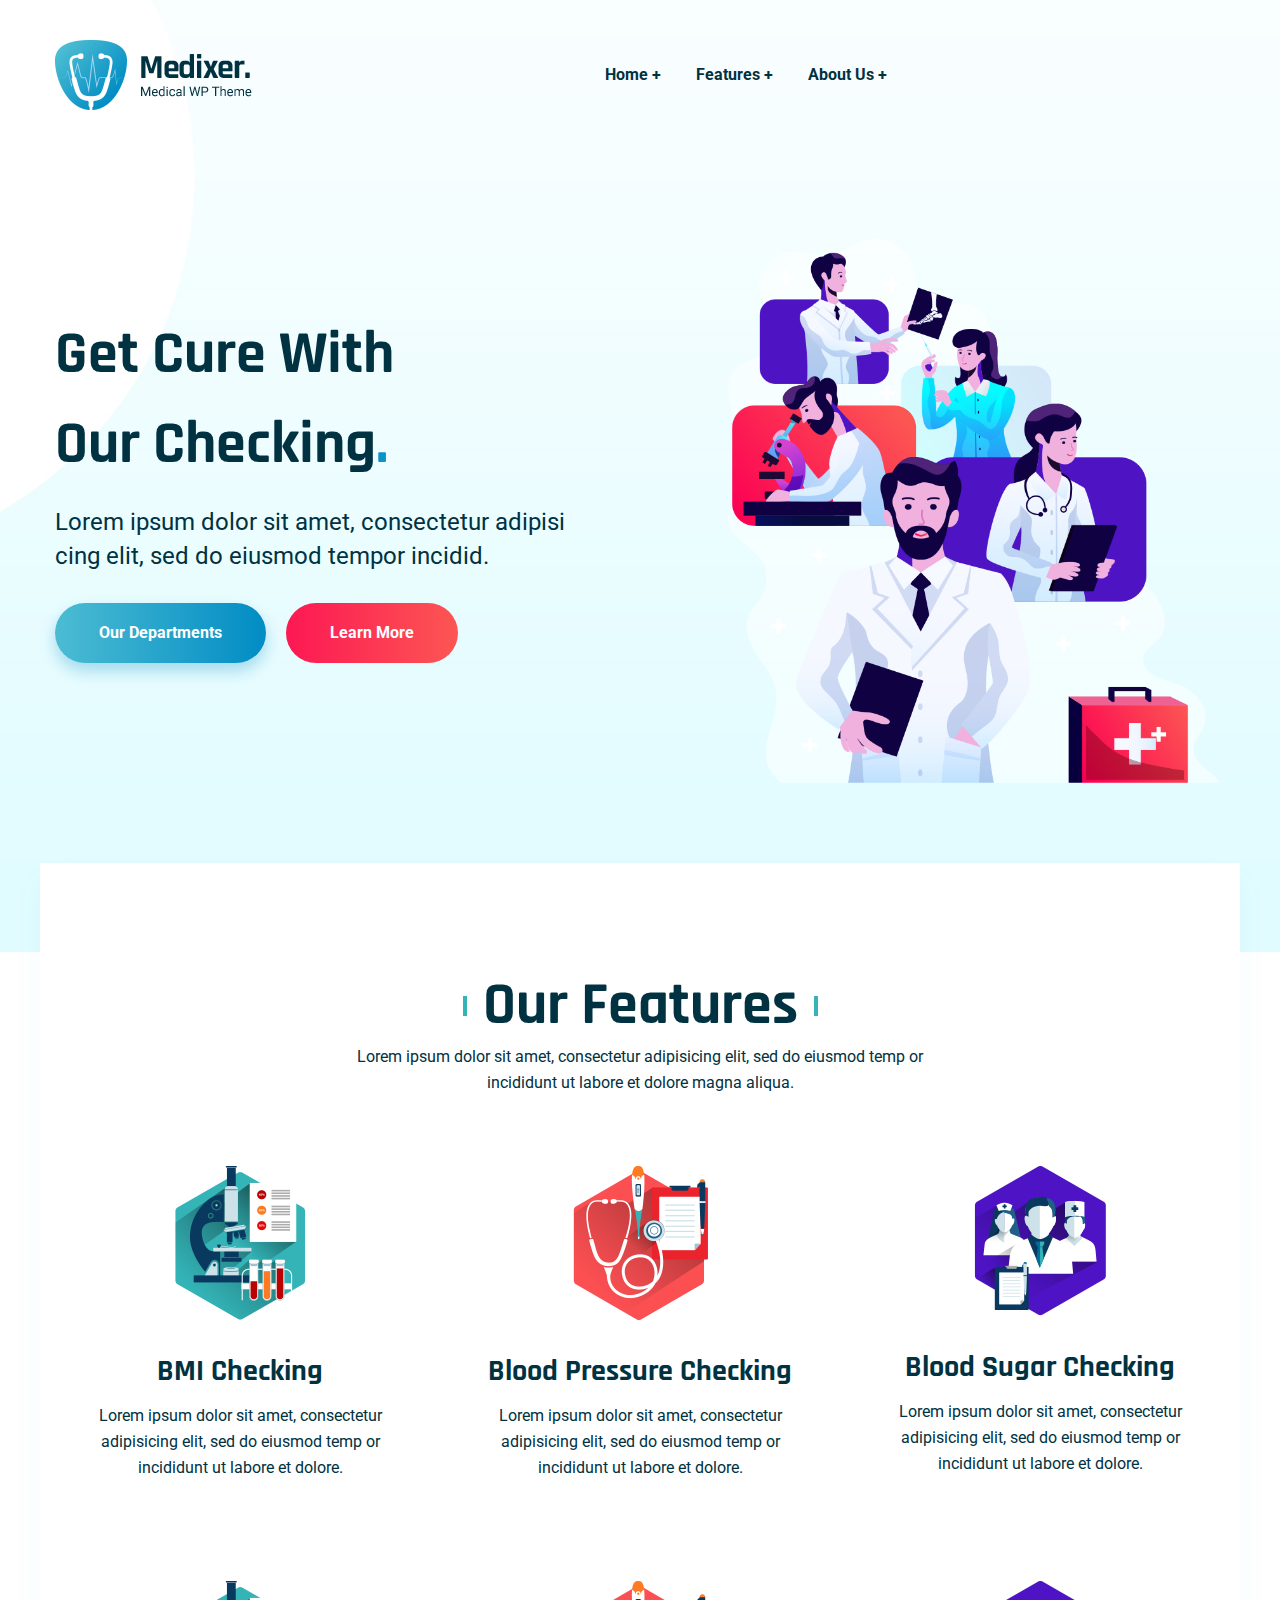
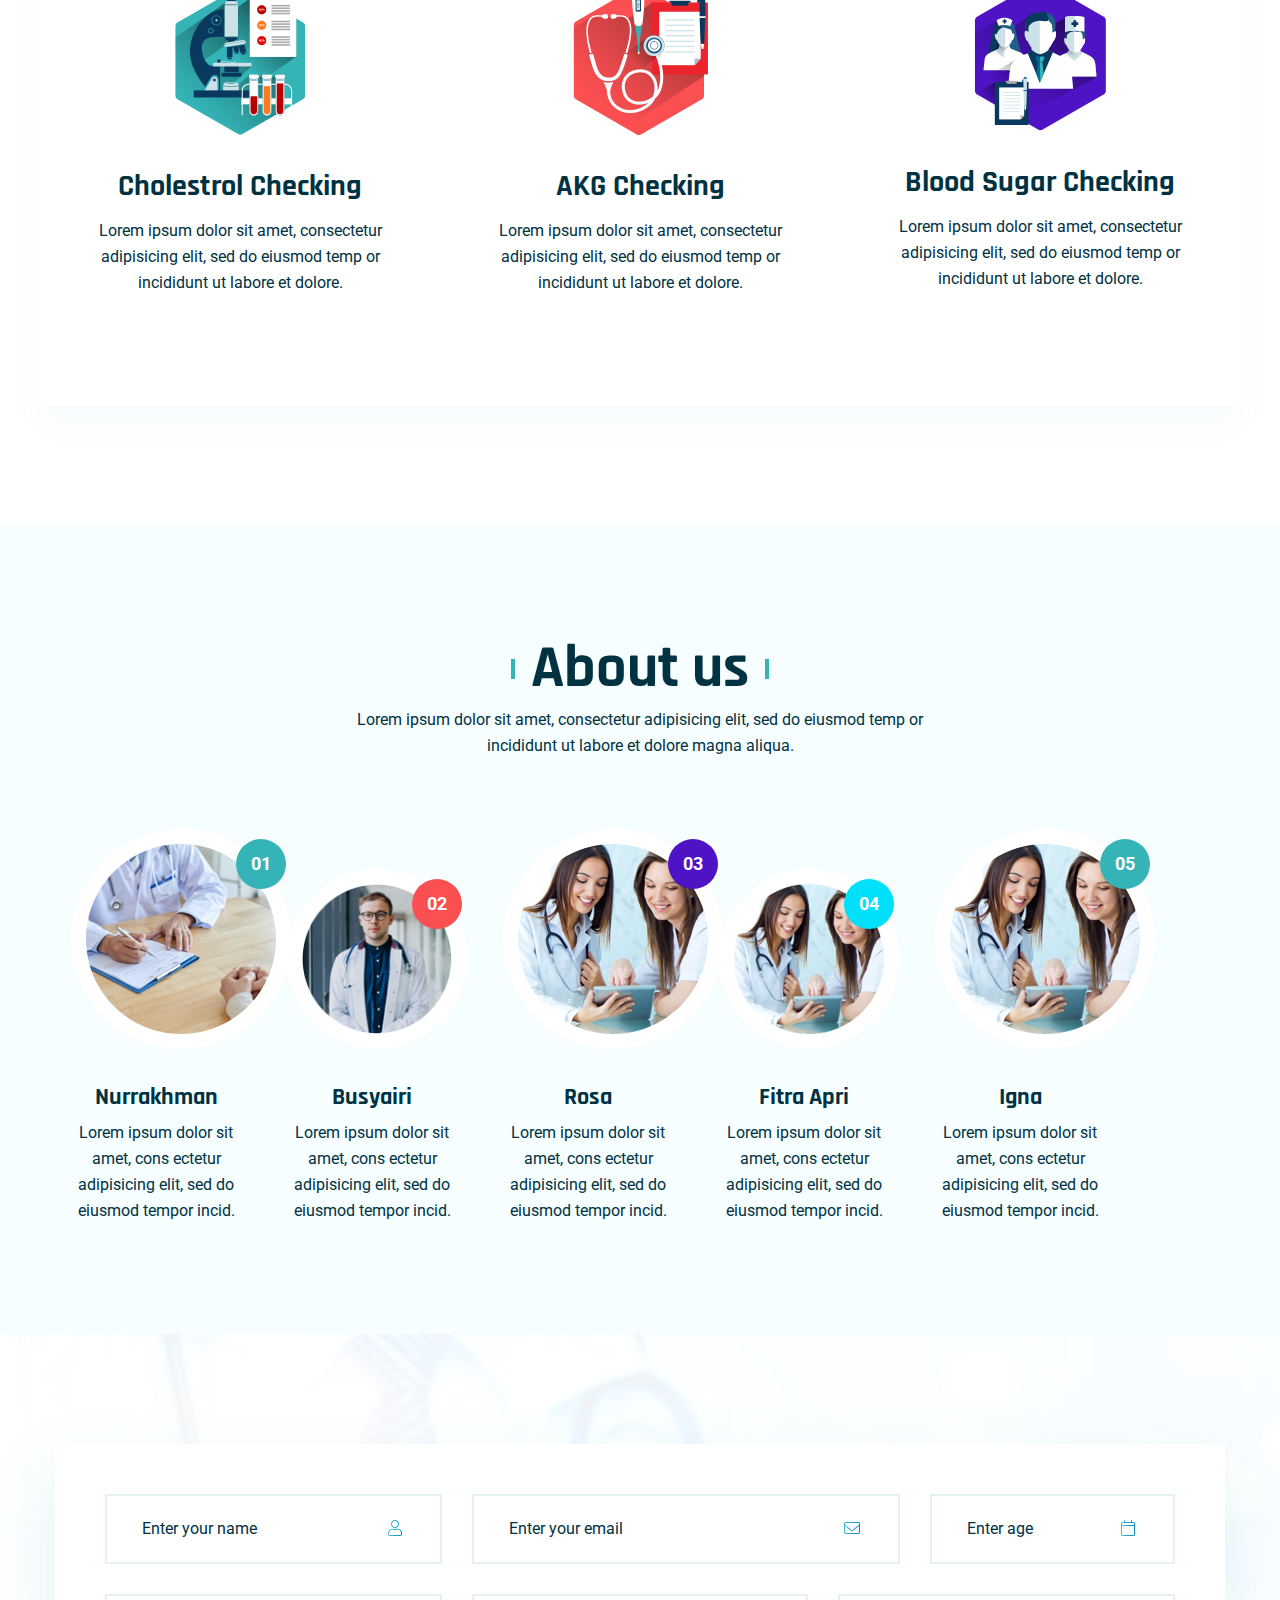
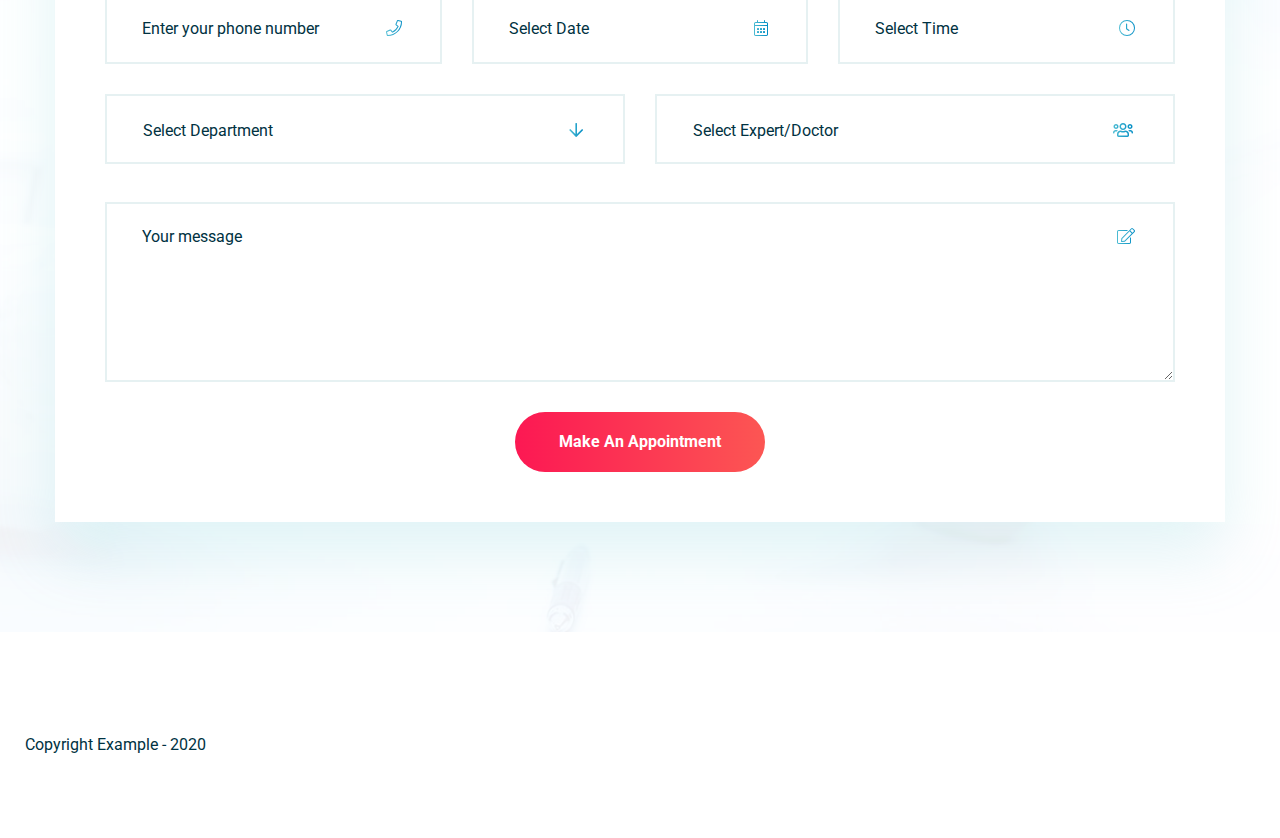
==== template/index.html @ b13c08ea "first commit frontend" ====
<!doctype html>
<html class="no-js" lang="zxx">

<head>
    <!--========= Required meta tags =========-->
    <meta charset="utf-8">
    <meta http-equiv="x-ua-compatible" content="ie=edge">
    <meta name="description" content="">
    <meta name="viewport" content="width=device-width, initial-scale=1, shrink-to-fit=no">

    <!--====== Title ======-->
    <title>CHECK YOURSELF</title>

    <!--====== Favicon ======-->
    <link rel="shortcut icon" href="assets/images/logo/favicon.png" type="images/x-icon" />

    <!--====== CSS Here ======-->
    <link rel="stylesheet" href="assets/css/bootstrap.min.css">
    <link rel="stylesheet" href="assets/css/animate.min.css">
    <link rel="stylesheet" href="assets/css/font-awesome.min.css">
    <link rel="stylesheet" href="assets/css/lightcase.css">
    <link rel="stylesheet" href="assets/css/meanmenu.css">
    <link rel="stylesheet" href="assets/css/nice-select.css">
    <link rel="stylesheet" href="assets/css/owl.carousel.min.css">
    <link rel="stylesheet" href="assets/css/datepicker.min.css">
    <link rel="stylesheet" href="assets/css/jquery-ui.min.css">
    <link rel="stylesheet" href="assets/css/default.css">
    <link rel="stylesheet" href="assets/css/style.css">
    <link rel="stylesheet" href="assets/css/responsive.css">

</head>

<body>

    <!-- preloader  -->
    <div id="preloader">
        <div id="ctn-preloader" class="ctn-preloader">
            <div class="animation-preloader">
                <div class="spinner"></div>
                <div class="txt-loading">
                    <span data-text-preloader="C" class="letters-loading">
                        C
                    </span>
                    <span data-text-preloader="H" class="letters-loading">
                        H
                    </span>
                    <span data-text-preloader="E" class="letters-loading">
                        E
                    </span>
                    <span data-text-preloader="C" class="letters-loading">
                        C
                    </span>
                    <span data-text-preloader="K" class="letters-loading">
                        K
                    </span>
                    <span data-text-preloader="Y" class="letters-loading">
                        Y
                    </span>
                    <span data-text-preloader="O" class="letters-loading">
                        O
                    </span>
                    <span data-text-preloader="U" class="letters-loading">
                        U
                    </span>
                    <span data-text-preloader="R" class="letters-loading">
                        R
                    </span>
                    <span data-text-preloader="S" class="letters-loading">
                        S
                    </span>
                    <span data-text-preloader="E" class="letters-loading">
                        E
                    </span>
                    <span data-text-preloader="L" class="letters-loading">
                        L
                    </span>
                    <span data-text-preloader="F" class="letters-loading">
                        F
                    </span>
                </div>
            </div>
            <div class="loader">
                <div class="row">
                    <div class="col-3 loader-section section-left">
                        <div class="bg"></div>
                    </div>
                    <div class="col-3 loader-section section-left">
                        <div class="bg"></div>
                    </div>
                    <div class="col-3 loader-section section-right">
                        <div class="bg"></div>
                    </div>
                    <div class="col-3 loader-section section-right">
                        <div class="bg"></div>
                    </div>
                </div>
            </div>
        </div>
    </div>
    <!-- preloader end -->

    <!-- header start -->
    <header id="sticky-header" class="site-header">
        <div class="container custom-header">
            <div class="row align-items-center">
                <div class="col-xl-3 col-lg-3">
                    <a href="index.html" class="site-logo">
                        <img src="assets/images/logo/logo.png" alt="">
                    </a>
                    <div class="mobile-menu"></div>
                </div>
                <div class="col-xl-6 col-lg-9 my-auto">
                    <div class="mainmenu">
                        <nav id="mobile-menu">
                            <ul style="margin-left: 250px">
                                <li><a href="#0">Home +</a>
                                </li>
                                <li><a href="#">Features +</a>
                                    <ul class="sub-menu">
                                        <li><a href="#">Check Your BMI</a></li>
                                        <li><a href="#">Check Your Blood Pressure</a></li>
                                        <li><a href="#">Check Your Blood Sugar</a></li>
                                        <li><a href="#">Check Your Cholestrol</a></li>
                                        <li><a href="#">Check Your AKG</a></li>
                                    </ul>
                                </li>
                                <li><a href="#">About Us +</a>
                                </li>
                            </ul>
                        </nav>
                    </div>
                </div>
            </div>
        </div>
    </header>
    <!-- header end -->

    <!-- Hero area start -->
    <section class="hero-area bg_img" data-background="assets/images/banner/01.jpg">
        <div class="container">
            <div class="row">
                <div class="col-lg-6">
                    <div class="hero-content">
                        <h1 class="title">Get Cure With <br>
                            Our Checking<span>.</span>
                        </h1>
                        <p>Lorem ipsum dolor sit amet, consectetur adipisi <br>
                            cing elit, sed do eiusmod tempor incidid.</p>
                        <div class="hero-buttons">
                            <a href="#" class="site-btn">Our Departments</a>
                            <a href="#" class="site-btn red">Learn More</a>
                        </div>
                    </div>
                </div>
            </div>
        </div>
        <div class="hero-ilustration-shape">
            <img src="assets/images/ilustration/ilustration-1.png" alt="">
        </div>
    </section>
    <!-- Hero area end -->

    <!-- feature area start -->
    <section class="feature-area pb-120">
        <div class="container feature-container">
            <div class="row justify-content-center">
                <div class="col-lg-6 col-md-8 col-sm-10 text-center">
                    <div class="section-heading mb-70">
                        <h2 class="section-title shape">Our Features</h2>
                        <p>Lorem ipsum dolor sit amet, consectetur adipisicing elit, sed do eiusmod temp
                            or incididunt ut labore et dolore magna aliqua.</p>
                    </div>
                </div>
            </div>
            <div class="row justify-content-center mt-none-50">
                <div class="col-xl-4 col-lg-6 col-md-6 col-sm-8 mt-50 text-center">
                    <div class="single-feature-box">
                        <div class="icon">
                            <img src="assets/images/icons/feature-icon-01.png" alt="">
                        </div>
                        <div class="content">
                            <h3 class="title">BMI Checking</h3>
                            <p>Lorem ipsum dolor sit amet, consectetur adipisicing elit, sed do eiusmod temp
                                or incididunt ut labore et dolore.</p>
                        </div>
                    </div>
                </div>
                <div class="col-xl-4 col-lg-6 col-md-6 col-sm-8 mt-50 text-center">
                    <div class="single-feature-box">
                        <div class="icon">
                            <img src="assets/images/icons/feature-icon-02.png" alt="">
                        </div>
                        <div class="content">
                            <h3 class="title">Blood Pressure Checking</h3>
                            <p>Lorem ipsum dolor sit amet, consectetur adipisicing elit, sed do eiusmod temp
                                or incididunt ut labore et dolore.</p>
                        </div>
                    </div>
                </div>
                <div class="col-xl-4 col-lg-6 col-md-6 col-sm-8 mt-50 text-center">
                    <div class="single-feature-box">
                        <div class="icon">
                            <img src="assets/images/icons/feature-icon-03.png" alt="">
                        </div>
                        <div class="content">
                            <h3 class="title">Blood Sugar Checking</h3>
                            <p>Lorem ipsum dolor sit amet, consectetur adipisicing elit, sed do eiusmod temp
                                or incididunt ut labore et dolore.</p>
                        </div>
                    </div>
                </div>
            </div>
            <div class="row justify-content-center mt-50">
                <div class="col-xl-4 col-lg-6 col-md-6 col-sm-8 mt-50 text-center">
                    <div class="single-feature-box">
                        <div class="icon">
                            <img src="assets/images/icons/feature-icon-01.png" alt="">
                        </div>
                        <div class="content">
                            <h3 class="title">Cholestrol Checking</h3>
                            <p>Lorem ipsum dolor sit amet, consectetur adipisicing elit, sed do eiusmod temp
                                or incididunt ut labore et dolore.</p>
                        </div>
                    </div>
                </div>
                <div class="col-xl-4 col-lg-6 col-md-6 col-sm-8 mt-50 text-center">
                    <div class="single-feature-box">
                        <div class="icon">
                            <img src="assets/images/icons/feature-icon-02.png" alt="">
                        </div>
                        <div class="content">
                            <h3 class="title">AKG Checking</h3>
                            <p>Lorem ipsum dolor sit amet, consectetur adipisicing elit, sed do eiusmod temp
                                or incididunt ut labore et dolore.</p>
                        </div>
                    </div>
                </div>
                <div class="col-xl-4 col-lg-6 col-md-6 col-sm-8 mt-50 text-center">
                    <div class="single-feature-box">
                        <div class="icon">
                            <img src="assets/images/icons/feature-icon-03.png" alt="">
                        </div>
                        <div class="content">
                            <h3 class="title">Blood Sugar Checking</h3>
                            <p>Lorem ipsum dolor sit amet, consectetur adipisicing elit, sed do eiusmod temp
                                or incididunt ut labore et dolore.</p>
                        </div>
                    </div>
                </div>
            </div>
        </div>
    </section>
    <!-- feature area end -->

    <!-- about area start -->
    <section class="department-area bg-2 pt-110 pb-110">
        <div class="container">
            <div class="row justify-content-center">
                <div class="col-lg-6 col-md-8 text-center">
                    <div class="section-heading mb-70">
                        <h2 class="section-title shape">About us</h2>
                        <p>Lorem ipsum dolor sit amet, consectetur adipisicing elit, sed do eiusmod temp
                            or incididunt ut labore et dolore magna aliqua.</p>
                    </div>
                </div>
            </div>
            <div class="row mt-none-50">
                <div class="col-xl-2 col-lg-6 col-md-6 ml-3 mt-50 text-center">
                    <div class="single-department">
                        <div class="thumb">
                            <img src="assets/images/team/department-01.png" alt="">
                            <span class="count bg-1">01</span>
                        </div>
                        <div class="content">
                            <h4 class="title">Nurrakhman</h4>
                            <p>Lorem ipsum dolor sit amet, cons ectetur adipisicing elit, sed do eiusmod tempor incid.
                            </p>
                        </div>
                    </div>
                </div>
                <div class="col-xl-2 col-lg-4 col-md-4 ml-3 mt-50 text-center">
                    <div class="single-department small-box">
                        <div class="thumb">
                            <img src="assets/images/team/department-02.png" alt="">
                            <span class="count bg-2">02</span>
                        </div>
                        <div class="content">
                            <h4 class="title">Busyairi</h4>
                            <p>Lorem ipsum dolor sit amet, cons ectetur adipisicing elit, sed do eiusmod tempor incid.
                            </p>
                        </div>
                    </div>
                </div>
                <div class="col-xl-2 col-lg-4 col-md-4 ml-3 mt-50 text-center">
                    <div class="single-department">
                        <div class="thumb">
                            <img src="assets/images/team/department-03.png" alt="">
                            <span class="count bg-3">03</span>
                        </div>
                        <div class="content">
                            <h4 class="title">Rosa</h4>
                            <p>Lorem ipsum dolor sit amet, cons ectetur adipisicing elit, sed do eiusmod tempor incid.
                            </p>
                        </div>
                    </div>
                </div>
                <div class="col-xl-2 col-lg-4 col-md-4 ml-3 mt-50 text-center">
                    <div class="single-department small-box">
                        <div class="thumb">
                            <img src="assets/images/team/department-04.png" alt="">
                            <span class="count bg-4">04</span>
                        </div>
                        <div class="content">
                            <h4 class="title">Fitra Apri</h4>
                            <p>Lorem ipsum dolor sit amet, cons ectetur adipisicing elit, sed do eiusmod tempor incid.
                            </p>
                        </div>
                    </div>
                </div>
                <div class="col-xl-2 col-lg-4 col-md-4 ml-3 mt-50 text-center">
                    <div class="single-department">
                        <div class="thumb">
                            <img src="assets/images/team/department-03.png" alt="">
                            <span class="count bg-5">05</span>
                        </div>
                        <div class="content">
                            <h4 class="title">Igna</h4>
                            <p>Lorem ipsum dolor sit amet, cons ectetur adipisicing elit, sed do eiusmod tempor incid.
                            </p>
                        </div>
                    </div>
                </div>
            </div>
        </div>
    </section>
    <!-- about area end -->

    <!-- contact area start -->
    <div class="contact-area pt-110 pb-110 bg_img" data-overlay="94"
        data-background="assets/images/bg/contact-bg-1.jpg">
        <div class="container">
            <div class="row">
                <div class="col-lg-12">
                    <div class="row">
                        <div class="col-lg-12">
                            <div class="tab-content" id="myTabContent">
                                <div class="tab-pane fade active show" id="appointment" role="tabpanel"
                                    aria-labelledby="appointment-tab">
                                    <div class="contact-form">
                                        <form action="https://themepure.net/template/medixer-prv/medixer/index.html">
                                            <div class="row">
                                                <div class="col-lg-4">
                                                    <div class="form-group">
                                                        <input type="text" placeholder="Enter your name">
                                                        <span class="icon"><i class="fal fa-user"></i></span>
                                                    </div>
                                                </div>
                                                <div class="col-lg-5">
                                                    <div class="form-group">
                                                        <input type="text" placeholder="Enter your email">
                                                        <span class="icon"><i class="fal fa-envelope"></i></span>
                                                    </div>
                                                </div>
                                                <div class="col-lg-3">
                                                    <div class="form-group">
                                                        <input type="text" placeholder="Enter age">
                                                        <span class="icon"><i class="fal fa-calendar"></i></span>
                                                    </div>
                                                </div>
                                            </div>
                                            <div class="row">
                                                <div class="col-lg-4">
                                                    <div class="form-group">
                                                        <input type="tel" placeholder="Enter your phone number">
                                                        <span class="icon"><i class="fal fa-phone"></i></span>
                                                    </div>
                                                </div>
                                                <div class="col-lg-4">
                                                    <div class="form-group">
                                                        <input type='text' class='has-icon datepicker-here'
                                                            data-language='en' placeholder="Select Date">
                                                        <span class="icon"><i class="fal fa-calendar-alt"></i></span>
                                                    </div>
                                                </div>
                                                <div class="col-lg-4">
                                                    <div class="form-group">
                                                        <input type="text" placeholder="Select Time">
                                                        <span class="icon"><i class="fal fa-clock"></i></span>
                                                    </div>
                                                </div>
                                            </div>
                                            <div class="row">
                                                <div class="col-lg-6">
                                                    <div class="form-group">
                                                        <select name="subject">
                                                            <option data-display="Select Department">Select Department
                                                            </option>
                                                            <option value="1">Body Sergery</option>
                                                            <option value="2">Major Operation</option>
                                                            <option value="3">Child Care</option>
                                                        </select>
                                                    </div>
                                                </div>
                                                <div class="col-lg-6">
                                                    <div class="form-group dr">
                                                        <select name="subject">
                                                            <option data-display="Select Expert/Doctor">Select
                                                                Expert/Doctor</option>
                                                            <option value="1">Dr. Dambul Ph</option>
                                                            <option value="2">Dr. Rosalina Will</option>
                                                            <option value="3">Dr. Jemilin D. William</option>
                                                        </select>
                                                    </div>
                                                </div>
                                            </div>
                                            <div class="row">
                                                <div class="col-lg-12">
                                                    <div class="form-group">
                                                        <textarea placeholder="Your message"></textarea>
                                                        <span class="icon"><i class="fal fa-edit"></i></span>
                                                    </div>
                                                </div>
                                            </div>
                                            <div class="row justify-content-center">
                                                <div class="col-lg-4 text-center">
                                                    <a href="contact.html" class="site-btn red">Make An Appointment</a>
                                                </div>
                                            </div>
                                        </form>
                                    </div>
                                </div>
                            </div>
                        </div>
                    </div>
                </div>
            </div>
        </div>
    </div>
    <!-- contact area end -->

    <!-- footer start -->
    <footer class="site-footer pt-100 pb-80">
        <div class="container">
            <div class="row">
                    <div class="row">
                        <p class="center">Copyright 
                            <a href="https://themepure.net/cdn-cgi/l/email-protection"></a>
                            <span>Example</span> - 2020
                        </p>
                    </div>
            </div>
        </div>
    </footer>
    <!-- footer end -->

    <!--========= JS Here =========-->
    <script data-cfasync="false" src="../../../cdn-cgi/scripts/5c5dd728/cloudflare-static/email-decode.min.js"></script>
    <script src="assets/js/jquery-2.2.4.min.js"></script>
    <script src="assets/js/bootstrap.min.js"></script>
    <script src="assets/js/counterup.min.js"></script>
    <script src="assets/js/datepicker.min.js"></script>
    <script src="assets/js/datepicker.en.js"></script>
    <script src="assets/js/jquery-ui.min.js"></script>
    <script src="assets/js/jquery.nice-select.min.js"></script>
    <script src="assets/js/lightcase.js"></script>
    <script src="assets/js/owl.carousel.min.js"></script>
    <script src="assets/js/jquery.meanmenu.min.js"></script>
    <script src="assets/js/imagesloaded.pkgd.min.js"></script>
    <script src="assets/js/isotope.pkgd.min.js"></script>
    <script src="assets/js/wow.min.js"></script>
    <script src="assets/js/waypoint.js"></script>
    <script src="assets/js/main.js"></script>
</body>


<!-- Mirrored from themepure.net/template/medixer-prv/medixer/index.html by HTTrack Website Copier/3.x [XR&CO'2014], Thu, 27 Jan 2022 06:56:45 GMT -->

</html>
---- template/assets/css/lightcase.css ----
/**
 * Lightcase - jQuery Plugin
 * The smart and flexible Lightbox Plugin.
 *
 * @author		Cornel Boppart <cornel@bopp-art.com>
 * @copyright	Author
 *
 * @version		2.5.0 (11/03/2018)
 */
/**
 * Lightcase settings
 *
 * Note: Override default settings for your project without touching this source code by simply
 * defining those variables within a SASS map called '$lightcase-custom'.
 *
 * // Example usage
 * $lightcase-custom: (
 *   'breakpoint': 768px
 * );
 */
@font-face {
  font-family: 'lightcase';
  src: url("../fonts/lightcaseeead.eot?55356177");
  src: url("../fonts/lightcaseeead.eot?55356177#iefix") format("embedded-opentype"), url("../fonts/lightcaseeead.woff?55356177") format("woff"), url("../fonts/lightcaseeead.ttf?55356177") format("truetype"), url("../fonts/lightcaseeead.svg?55356177#lightcase") format("svg");
  font-weight: normal;
  font-style: normal;
}
/* line 12, ../scss/components/fonts/_font-lightcase.scss */
[class*='lightcase-icon-']:before {
  font-family: 'lightcase', sans-serif;
  font-style: normal;
  font-weight: normal;
  speak: none;
  display: inline-block;
  text-decoration: inherit;
  width: 1em;
  text-align: center;
  /* For safety - reset parent styles, that can break glyph codes*/
  font-variant: normal;
  text-transform: none;
  /* fix buttons height, for twitter bootstrap */
  line-height: 1em;
  /* Uncomment for 3D effect */
  /* text-shadow: 1px 1px 1px rgba(127, 127, 127, 0.3); */
}

/* Codes */
/* line 35, ../scss/components/fonts/_font-lightcase.scss */
.lightcase-icon-play:before {
  content: '\e800';
}

/* line 36, ../scss/components/fonts/_font-lightcase.scss */
.lightcase-icon-pause:before {
  content: '\e801';
}

/* line 37, ../scss/components/fonts/_font-lightcase.scss */
.lightcase-icon-close:before {
  content: '\e802';
}

/* line 38, ../scss/components/fonts/_font-lightcase.scss */
.lightcase-icon-prev:before {
  content: '\e803';
}

/* line 39, ../scss/components/fonts/_font-lightcase.scss */
.lightcase-icon-next:before {
  content: '\e804';
}

/* line 40, ../scss/components/fonts/_font-lightcase.scss */
.lightcase-icon-spin:before {
  content: '\e805';
}

/**
 * Mixin providing icon defaults to be used on top of font-lightcase.
 *
 * Example usage:
 * @include icon(#e9e9e9)
 */
/**
 * Mixin providing icon defaults including a hover status to be used
 * on top of font-lightcase.
 *
 * Example usage:
 * @include icon-hover(#e9e9e9, #fff)
 */
/**
 * Provides natural content overflow behavior and scrolling support
 * even so for touch devices.
 *
 * Example usage:
 * @include overflow()
 */
/**
 * Neutralizes/resets dimensions including width, height, position as well as margins,
 * paddings and styles. Used to enforce a neutral and unstyled look and behavoir!
 *
 * Example usage:
 * @include clear(true)
 *
 * @param boolean $important
 */
@-webkit-keyframes lightcase-spin {
  0% {
    -webkit-transform: rotate(0deg);
    -moz-transform: rotate(0deg);
    -o-transform: rotate(0deg);
    transform: rotate(0deg);
  }
  100% {
    -webkit-transform: rotate(359deg);
    -moz-transform: rotate(359deg);
    -o-transform: rotate(359deg);
    transform: rotate(359deg);
  }
}
@-moz-keyframes lightcase-spin {
  0% {
    -webkit-transform: rotate(0deg);
    -moz-transform: rotate(0deg);
    -o-transform: rotate(0deg);
    transform: rotate(0deg);
  }
  100% {
    -webkit-transform: rotate(359deg);
    -moz-transform: rotate(359deg);
    -o-transform: rotate(359deg);
    transform: rotate(359deg);
  }
}
@-o-keyframes lightcase-spin {
  0% {
    -webkit-transform: rotate(0deg);
    -moz-transform: rotate(0deg);
    -o-transform: rotate(0deg);
    transform: rotate(0deg);
  }
  100% {
    -webkit-transform: rotate(359deg);
    -moz-transform: rotate(359deg);
    -o-transform: rotate(359deg);
    transform: rotate(359deg);
  }
}
@-ms-keyframes lightcase-spin {
  0% {
    -webkit-transform: rotate(0deg);
    -moz-transform: rotate(0deg);
    -o-transform: rotate(0deg);
    transform: rotate(0deg);
  }
  100% {
    -webkit-transform: rotate(359deg);
    -moz-transform: rotate(359deg);
    -o-transform: rotate(359deg);
    transform: rotate(359deg);
  }
}
@keyframes lightcase-spin {
  0% {
    -webkit-transform: rotate(0deg);
    -moz-transform: rotate(0deg);
    -o-transform: rotate(0deg);
    transform: rotate(0deg);
  }
  100% {
    -webkit-transform: rotate(359deg);
    -moz-transform: rotate(359deg);
    -o-transform: rotate(359deg);
    transform: rotate(359deg);
  }
}
/* line 1, ../scss/components/modules/_case.scss */
#lightcase-case {
  display: none;
  position: fixed;
  z-index: 2002;
  top: 50%;
  left: 50%;
  font-family: arial, sans-serif;
  font-size: 13px;
  line-height: 1.5;
  text-align: left;
  text-shadow: 0 0 10px rgba(0, 0, 0, 0.5);
}
@media screen and (max-width: 640px) {
  /* line 16, ../scss/components/modules/_case.scss */
  html[data-lc-type=inline] #lightcase-case, html[data-lc-type=ajax] #lightcase-case {
    position: fixed !important;
    top: 0 !important;
    left: 0 !important;
    right: 0 !important;
    bottom: 0 !important;
    margin: 0 !important;
    padding: 55px 0 70px 0;
    width: 100% !important;
    height: 100% !important;
    overflow: auto !important;
  }
}

@media screen and (min-width: 641px) {
  /* line 4, ../scss/components/modules/_content.scss */
  html:not([data-lc-type=error]) #lightcase-content {
    position: relative;
    z-index: 1;
    text-shadow: none;
    background-color: #fff;
    -webkit-box-shadow: 0 0 30px rgba(0, 0, 0, 0.5);
    -moz-box-shadow: 0 0 30px rgba(0, 0, 0, 0.5);
    -o-box-shadow: 0 0 30px rgba(0, 0, 0, 0.5);
    box-shadow: 0 0 30px rgba(0, 0, 0, 0.5);
    -webkit-backface-visibility: hidden;
  }
}
@media screen and (min-width: 641px) {
  /* line 23, ../scss/components/modules/_content.scss */
  html[data-lc-type=image] #lightcase-content, html[data-lc-type=video] #lightcase-content {
    background-color: #333;
  }
}
/* line 31, ../scss/components/modules/_content.scss */
html[data-lc-type=inline] #lightcase-content, html[data-lc-type=ajax] #lightcase-content, html[data-lc-type=error] #lightcase-content {
  -webkit-box-shadow: none;
  -moz-box-shadow: none;
  -o-box-shadow: none;
  box-shadow: none;
}
@media screen and (max-width: 640px) {
  /* line 31, ../scss/components/modules/_content.scss */
  html[data-lc-type=inline] #lightcase-content, html[data-lc-type=ajax] #lightcase-content, html[data-lc-type=error] #lightcase-content {
    position: relative !important;
    top: auto !important;
    left: auto !important;
    width: auto !important;
    height: auto !important;
    margin: 0 !important;
    padding: 0 !important;
    border: none !important;
    background: none !important;
  }
}
/* line 43, ../scss/components/modules/_content.scss */
html[data-lc-type=inline] #lightcase-content .lightcase-contentInner, html[data-lc-type=ajax] #lightcase-content .lightcase-contentInner, html[data-lc-type=error] #lightcase-content .lightcase-contentInner {
  -webkit-box-sizing: border-box;
  -moz-box-sizing: border-box;
  -o-box-sizing: border-box;
  box-sizing: border-box;
}
@media screen and (max-width: 640px) {
  /* line 43, ../scss/components/modules/_content.scss */
  html[data-lc-type=inline] #lightcase-content .lightcase-contentInner, html[data-lc-type=ajax] #lightcase-content .lightcase-contentInner, html[data-lc-type=error] #lightcase-content .lightcase-contentInner {
    padding: 15px;
  }
  /* line 52, ../scss/components/modules/_content.scss */
  html[data-lc-type=inline] #lightcase-content .lightcase-contentInner, html[data-lc-type=inline] #lightcase-content .lightcase-contentInner > *, html[data-lc-type=ajax] #lightcase-content .lightcase-contentInner, html[data-lc-type=ajax] #lightcase-content .lightcase-contentInner > *, html[data-lc-type=error] #lightcase-content .lightcase-contentInner, html[data-lc-type=error] #lightcase-content .lightcase-contentInner > * {
    width: 100% !important;
    max-width: none !important;
  }
  /* line 59, ../scss/components/modules/_content.scss */
  html[data-lc-type=inline] #lightcase-content .lightcase-contentInner > *:not(iframe), html[data-lc-type=ajax] #lightcase-content .lightcase-contentInner > *:not(iframe), html[data-lc-type=error] #lightcase-content .lightcase-contentInner > *:not(iframe) {
    height: auto !important;
    max-height: none !important;
  }
}
@media screen and (max-width: 640px) {
  /* line 70, ../scss/components/modules/_content.scss */
  html.lightcase-isMobileDevice[data-lc-type=iframe] #lightcase-content .lightcase-contentInner iframe {
    overflow: auto;
    -webkit-overflow-scrolling: touch;
  }
}
@media screen and (max-width: 640px) and (min-width: 641px) {
  /* line 74, ../scss/components/modules/_content.scss */
  html[data-lc-type=image] #lightcase-content .lightcase-contentInner, html[data-lc-type=video] #lightcase-content .lightcase-contentInner {
    line-height: 0.75;
  }
}

/* line 82, ../scss/components/modules/_content.scss */
html[data-lc-type=image] #lightcase-content .lightcase-contentInner {
  position: relative;
  overflow: hidden !important;
}
@media screen and (max-width: 640px) {
  /* line 91, ../scss/components/modules/_content.scss */
  html[data-lc-type=inline] #lightcase-content .lightcase-contentInner .lightcase-inlineWrap, html[data-lc-type=ajax] #lightcase-content .lightcase-contentInner .lightcase-inlineWrap, html[data-lc-type=error] #lightcase-content .lightcase-contentInner .lightcase-inlineWrap {
    position: relative !important;
    top: auto !important;
    left: auto !important;
    width: auto !important;
    height: auto !important;
    margin: 0 !important;
    padding: 0 !important;
    border: none !important;
    background: none !important;
  }
}
@media screen and (min-width: 641px) {
  /* line 100, ../scss/components/modules/_content.scss */
  html:not([data-lc-type=error]) #lightcase-content .lightcase-contentInner .lightcase-inlineWrap {
    padding: 30px;
    overflow: auto;
    -webkit-box-sizing: border-box;
    -moz-box-sizing: border-box;
    -o-box-sizing: border-box;
    box-sizing: border-box;
  }
}
@media screen and (max-width: 640px) {
  /* line 117, ../scss/components/modules/_content.scss */
  #lightcase-content h1, #lightcase-content h2, #lightcase-content h3, #lightcase-content h4, #lightcase-content h5, #lightcase-content h6, #lightcase-content p {
    color: #aaa;
  }
}
@media screen and (min-width: 641px) {
  /* line 117, ../scss/components/modules/_content.scss */
  #lightcase-content h1, #lightcase-content h2, #lightcase-content h3, #lightcase-content h4, #lightcase-content h5, #lightcase-content h6, #lightcase-content p {
    color: #333;
  }
}

/* line 3, ../scss/components/modules/_error.scss */
#lightcase-case p.lightcase-error {
  margin: 0;
  font-size: 17px;
  text-align: center;
  white-space: nowrap;
  overflow: hidden;
  text-overflow: ellipsis;
  color: #aaa;
}
@media screen and (max-width: 640px) {
  /* line 3, ../scss/components/modules/_error.scss */
  #lightcase-case p.lightcase-error {
    padding: 30px 0;
  }
}
@media screen and (min-width: 641px) {
  /* line 3, ../scss/components/modules/_error.scss */
  #lightcase-case p.lightcase-error {
    padding: 0;
  }
}

/* line 4, ../scss/components/modules/_global.scss */
.lightcase-open body {
  overflow: hidden;
}
/* line 8, ../scss/components/modules/_global.scss */
.lightcase-isMobileDevice .lightcase-open body {
  max-width: 100%;
  max-height: 100%;
}

/* line 1, ../scss/components/modules/_info.scss */
#lightcase-info {
  position: absolute;
  padding-top: 15px;
}
/* line 9, ../scss/components/modules/_info.scss */
#lightcase-info #lightcase-title,
#lightcase-info #lightcase-caption {
  margin: 0;
  padding: 0;
  line-height: 1.5;
  font-weight: normal;
  text-overflow: ellipsis;
}
/* line 19, ../scss/components/modules/_info.scss */
#lightcase-info #lightcase-title {
  font-size: 17px;
  color: #aaa;
}
@media screen and (max-width: 640px) {
  /* line 19, ../scss/components/modules/_info.scss */
  #lightcase-info #lightcase-title {
    position: fixed;
    top: 10px;
    left: 0;
    max-width: 87.5%;
    padding: 5px 15px;
    background: #333;
  }
}
/* line 33, ../scss/components/modules/_info.scss */
#lightcase-info #lightcase-caption {
  clear: both;
  font-size: 13px;
  color: #aaa;
}
/* line 39, ../scss/components/modules/_info.scss */
#lightcase-info #lightcase-sequenceInfo {
  font-size: 11px;
  color: #aaa;
}
@media screen and (max-width: 640px) {
  /* line 45, ../scss/components/modules/_info.scss */
  .lightcase-fullScreenMode #lightcase-info {
    padding-left: 15px;
    padding-right: 15px;
  }
  /* line 51, ../scss/components/modules/_info.scss */
  html:not([data-lc-type=image]):not([data-lc-type=video]):not([data-lc-type=flash]):not([data-lc-type=error]) #lightcase-info {
    position: static;
  }
}

/* line 1, ../scss/components/modules/_loading.scss */
#lightcase-loading {
  position: fixed;
  z-index: 9999;
  width: 1.123em;
  height: auto;
  font-size: 38px;
  line-height: 1;
  text-align: center;
  text-shadow: none;
  position: fixed;
  z-index: 2001;
  top: 50%;
  left: 50%;
  margin-top: -0.5em;
  margin-left: -0.5em;
  opacity: 1;
  font-size: 32px;
  text-shadow: 0 0 15px #fff;
  -moz-transform-origin: 50% 53%;
  -webkit-animation: lightcase-spin 0.5s infinite linear;
  -moz-animation: lightcase-spin 0.5s infinite linear;
  -o-animation: lightcase-spin 0.5s infinite linear;
  animation: lightcase-spin 0.5s infinite linear;
}
/* line 20, ../scss/components/mixins/_presets.scss */
#lightcase-loading, #lightcase-loading:focus {
  text-decoration: none;
  color: #fff;
  -webkit-tap-highlight-color: transparent;
  -webkit-transition: color, opacity, ease-in-out 0.25s;
  -moz-transition: color, opacity, ease-in-out 0.25s;
  -o-transition: color, opacity, ease-in-out 0.25s;
  transition: color, opacity, ease-in-out 0.25s;
}
/* line 32, ../scss/components/mixins/_presets.scss */
#lightcase-loading > span {
  display: inline-block;
  text-indent: -9999px;
}

/* line 2, ../scss/components/modules/_navigation.scss */
a[class*='lightcase-icon-'] {
  position: fixed;
  z-index: 9999;
  width: 1.123em;
  height: auto;
  font-size: 38px;
  line-height: 1;
  text-align: center;
  text-shadow: none;
  outline: none;
  cursor: pointer;
}
/* line 20, ../scss/components/mixins/_presets.scss */
a[class*='lightcase-icon-'], a[class*='lightcase-icon-']:focus {
  text-decoration: none;
  color: rgba(255, 255, 255, 0.6);
  -webkit-tap-highlight-color: transparent;
  -webkit-transition: color, opacity, ease-in-out 0.25s;
  -moz-transition: color, opacity, ease-in-out 0.25s;
  -o-transition: color, opacity, ease-in-out 0.25s;
  transition: color, opacity, ease-in-out 0.25s;
}
/* line 32, ../scss/components/mixins/_presets.scss */
a[class*='lightcase-icon-'] > span {
  display: inline-block;
  text-indent: -9999px;
}
/* line 49, ../scss/components/mixins/_presets.scss */
a[class*='lightcase-icon-']:hover {
  color: white;
  text-shadow: 0 0 15px white;
}
/* line 10, ../scss/components/modules/_navigation.scss */
.lightcase-isMobileDevice a[class*='lightcase-icon-']:hover {
  color: #aaa;
  text-shadow: none;
}
/* line 17, ../scss/components/modules/_navigation.scss */
a[class*='lightcase-icon-'].lightcase-icon-close {
  position: fixed;
  top: 15px;
  right: 15px;
  bottom: auto;
  margin: 0;
  opacity: 0;
  outline: none;
}
/* line 28, ../scss/components/modules/_navigation.scss */
a[class*='lightcase-icon-'].lightcase-icon-prev {
  left: 15px;
}
/* line 33, ../scss/components/modules/_navigation.scss */
a[class*='lightcase-icon-'].lightcase-icon-next {
  right: 15px;
}
/* line 38, ../scss/components/modules/_navigation.scss */
a[class*='lightcase-icon-'].lightcase-icon-pause, a[class*='lightcase-icon-'].lightcase-icon-play {
  left: 50%;
  margin-left: -0.5em;
}
@media screen and (min-width: 641px) {
  /* line 38, ../scss/components/modules/_navigation.scss */
  a[class*='lightcase-icon-'].lightcase-icon-pause, a[class*='lightcase-icon-'].lightcase-icon-play {
    opacity: 0;
  }
}
@media screen and (max-width: 640px) {
  /* line 2, ../scss/components/modules/_navigation.scss */
  a[class*='lightcase-icon-'] {
    bottom: 15px;
    font-size: 24px;
  }
}
@media screen and (min-width: 641px) {
  /* line 2, ../scss/components/modules/_navigation.scss */
  a[class*='lightcase-icon-'] {
    bottom: 50%;
    margin-bottom: -0.5em;
  }
  /* line 57, ../scss/components/modules/_navigation.scss */
  a[class*='lightcase-icon-']:hover, #lightcase-case:hover ~ a[class*='lightcase-icon-'] {
    opacity: 1;
  }
}

/* line 1, ../scss/components/modules/_overlay.scss */
#lightcase-overlay {
  display: none;
  width: 100%;
  min-height: 100%;
  position: fixed;
  z-index: 2000;
  top: -9999px;
  bottom: -9999px;
  left: 0;
  background: #333;
}
@media screen and (max-width: 640px) {
  /* line 1, ../scss/components/modules/_overlay.scss */
  #lightcase-overlay {
    opacity: 1 !important;
  }
}
---- template/assets/css/nice-select.css ----
.nice-select {
  -webkit-tap-highlight-color: transparent;
  background-color: #fff;
  border-radius: 5px;
  border: solid 1px #e8e8e8;
  box-sizing: border-box;
  clear: both;
  cursor: pointer;
  display: block;
  float: left;
  font-family: inherit;
  font-size: 14px;
  font-weight: normal;
  height: 42px;
  line-height: 40px;
  outline: none;
  padding-left: 18px;
  padding-right: 30px;
  position: relative;
  text-align: left !important;
  -webkit-transition: all 0.2s ease-in-out;
  transition: all 0.2s ease-in-out;
  -webkit-user-select: none;
     -moz-user-select: none;
      -ms-user-select: none;
          user-select: none;
  white-space: nowrap;
  width: auto; }
  .nice-select:hover {
    border-color: #dbdbdb; }
  .nice-select:active, .nice-select.open, .nice-select:focus {
    border-color: #999; }
  .nice-select:after {
    border-bottom: 2px solid #999;
    border-right: 2px solid #999;
    content: '';
    display: block;
    height: 5px;
    margin-top: -4px;
    pointer-events: none;
    position: absolute;
    right: 12px;
    top: 50%;
    -webkit-transform-origin: 66% 66%;
        -ms-transform-origin: 66% 66%;
            transform-origin: 66% 66%;
    -webkit-transform: rotate(45deg);
        -ms-transform: rotate(45deg);
            transform: rotate(45deg);
    -webkit-transition: all 0.15s ease-in-out;
    transition: all 0.15s ease-in-out;
    width: 5px; }
  .nice-select.open:after {
    -webkit-transform: rotate(-135deg);
        -ms-transform: rotate(-135deg);
            transform: rotate(-135deg); }
  .nice-select.open .list {
    opacity: 1;
    pointer-events: auto;
    -webkit-transform: scale(1) translateY(0);
        -ms-transform: scale(1) translateY(0);
            transform: scale(1) translateY(0); }
  .nice-select.disabled {
    border-color: #ededed;
    color: #999;
    pointer-events: none; }
    .nice-select.disabled:after {
      border-color: #cccccc; }
  .nice-select.wide {
    width: 100%; }
    .nice-select.wide .list {
      left: 0 !important;
      right: 0 !important; }
  .nice-select.right {
    float: right; }
    .nice-select.right .list {
      left: auto;
      right: 0; }
  .nice-select.small {
    font-size: 12px;
    height: 36px;
    line-height: 34px; }
    .nice-select.small:after {
      height: 4px;
      width: 4px; }
    .nice-select.small .option {
      line-height: 34px;
      min-height: 34px; }
  .nice-select .list {
    background-color: #fff;
    border-radius: 5px;
    box-shadow: 0 0 0 1px rgba(68, 68, 68, 0.11);
    box-sizing: border-box;
    margin-top: 4px;
    opacity: 0;
    overflow: hidden;
    padding: 0;
    pointer-events: none;
    position: absolute;
    top: 100%;
    left: 0;
    -webkit-transform-origin: 50% 0;
        -ms-transform-origin: 50% 0;
            transform-origin: 50% 0;
    -webkit-transform: scale(0.75) translateY(-21px);
        -ms-transform: scale(0.75) translateY(-21px);
            transform: scale(0.75) translateY(-21px);
    -webkit-transition: all 0.2s cubic-bezier(0.5, 0, 0, 1.25), opacity 0.15s ease-out;
    transition: all 0.2s cubic-bezier(0.5, 0, 0, 1.25), opacity 0.15s ease-out;
    z-index: 9; }
    .nice-select .list:hover .option:not(:hover) {
      background-color: transparent !important; }
  .nice-select .option {
    cursor: pointer;
    font-weight: 400;
    line-height: 40px;
    list-style: none;
    min-height: 40px;
    outline: none;
    padding-left: 18px;
    padding-right: 29px;
    text-align: left;
    -webkit-transition: all 0.2s;
    transition: all 0.2s; }
    .nice-select .option:hover, .nice-select .option.focus, .nice-select .option.selected.focus {
      background-color: #f6f6f6; }
    .nice-select .option.selected {
      font-weight: bold; }
    .nice-select .option.disabled {
      background-color: transparent;
      color: #999;
      cursor: default; }

.no-csspointerevents .nice-select .list {
  display: none; }

.no-csspointerevents .nice-select.open .list {
  display: block; }
---- template/assets/css/datepicker.min.css ----
.datepicker--cells{display:-webkit-flex;display:-ms-flexbox;display:flex;-webkit-flex-wrap:wrap;-ms-flex-wrap:wrap;flex-wrap:wrap}.datepicker--cell{border-radius:4px;box-sizing:border-box;cursor:pointer;display:-webkit-flex;display:-ms-flexbox;display:flex;position:relative;-webkit-align-items:center;-ms-flex-align:center;align-items:center;-webkit-justify-content:center;-ms-flex-pack:center;justify-content:center;height:32px;z-index:1}.datepicker--cell.-focus-{background:#f0f0f0}.datepicker--cell.-current-{color:#4EB5E6}.datepicker--cell.-current-.-focus-{color:#4a4a4a}.datepicker--cell.-current-.-in-range-{color:#4EB5E6}.datepicker--cell.-in-range-{background:rgba(92,196,239,.1);color:#4a4a4a;border-radius:0}.datepicker--cell.-in-range-.-focus-{background-color:rgba(92,196,239,.2)}.datepicker--cell.-disabled-{cursor:default;color:#aeaeae}.datepicker--cell.-disabled-.-focus-{color:#aeaeae}.datepicker--cell.-disabled-.-in-range-{color:#a1a1a1}.datepicker--cell.-disabled-.-current-.-focus-{color:#aeaeae}.datepicker--cell.-range-from-{border:1px solid rgba(92,196,239,.5);background-color:rgba(92,196,239,.1);border-radius:4px 0 0 4px}.datepicker--cell.-range-to-{border:1px solid rgba(92,196,239,.5);background-color:rgba(92,196,239,.1);border-radius:0 4px 4px 0}.datepicker--cell.-selected-,.datepicker--cell.-selected-.-current-{color:#fff;background:#5cc4ef}.datepicker--cell.-range-from-.-range-to-{border-radius:4px}.datepicker--cell.-selected-{border:none}.datepicker--cell.-selected-.-focus-{background:#45bced}.datepicker--cell:empty{cursor:default}.datepicker--days-names{display:-webkit-flex;display:-ms-flexbox;display:flex;-webkit-flex-wrap:wrap;-ms-flex-wrap:wrap;flex-wrap:wrap;margin:8px 0 3px}.datepicker--day-name{color:#FF9A19;display:-webkit-flex;display:-ms-flexbox;display:flex;-webkit-align-items:center;-ms-flex-align:center;align-items:center;-webkit-justify-content:center;-ms-flex-pack:center;justify-content:center;-webkit-flex:1;-ms-flex:1;flex:1;text-align:center;text-transform:uppercase;font-size:.8em}.-only-timepicker- .datepicker--content,.datepicker--body,.datepicker-inline .datepicker--pointer{display:none}.datepicker--cell-day{width:14.28571%}.datepicker--cells-months{height:170px}.datepicker--cell-month{width:33.33%;height:25%}.datepicker--cells-years,.datepicker--years{height:170px}.datepicker--cell-year{width:25%;height:33.33%}.datepickers-container{position:absolute;left:0;top:0}@media print{.datepickers-container{display:none}}.datepicker{background:#fff;border:1px solid #dbdbdb;box-shadow:0 4px 12px rgba(0,0,0,.15);border-radius:4px;box-sizing:content-box;font-family:Tahoma,sans-serif;font-size:14px;color:#4a4a4a;width:250px;position:absolute;left:-100000px;opacity:0;transition:opacity .3s ease,left 0s .3s,-webkit-transform .3s ease;transition:opacity .3s ease,transform .3s ease,left 0s .3s;transition:opacity .3s ease,transform .3s ease,left 0s .3s,-webkit-transform .3s ease;z-index:100}.datepicker.-from-top-{-webkit-transform:translateY(-8px);transform:translateY(-8px)}.datepicker.-from-right-{-webkit-transform:translateX(8px);transform:translateX(8px)}.datepicker.-from-bottom-{-webkit-transform:translateY(8px);transform:translateY(8px)}.datepicker.-from-left-{-webkit-transform:translateX(-8px);transform:translateX(-8px)}.datepicker.active{opacity:1;-webkit-transform:translate(0);transform:translate(0);transition:opacity .3s ease,left 0s 0s,-webkit-transform .3s ease;transition:opacity .3s ease,transform .3s ease,left 0s 0s;transition:opacity .3s ease,transform .3s ease,left 0s 0s,-webkit-transform .3s ease}.datepicker-inline .datepicker{border-color:#d7d7d7;box-shadow:none;position:static;left:auto;right:auto;opacity:1;-webkit-transform:none;transform:none}.datepicker--content{box-sizing:content-box;padding:4px}.datepicker--pointer{position:absolute;background:#fff;border-top:1px solid #dbdbdb;border-right:1px solid #dbdbdb;width:10px;height:10px;z-index:-1}.datepicker--nav-action:hover,.datepicker--nav-title:hover{background:#f0f0f0}.-top-center- .datepicker--pointer,.-top-left- .datepicker--pointer,.-top-right- .datepicker--pointer{top:calc(100% - 4px);-webkit-transform:rotate(135deg);transform:rotate(135deg)}.-right-bottom- .datepicker--pointer,.-right-center- .datepicker--pointer,.-right-top- .datepicker--pointer{right:calc(100% - 4px);-webkit-transform:rotate(225deg);transform:rotate(225deg)}.-bottom-center- .datepicker--pointer,.-bottom-left- .datepicker--pointer,.-bottom-right- .datepicker--pointer{bottom:calc(100% - 4px);-webkit-transform:rotate(315deg);transform:rotate(315deg)}.-left-bottom- .datepicker--pointer,.-left-center- .datepicker--pointer,.-left-top- .datepicker--pointer{left:calc(100% - 4px);-webkit-transform:rotate(45deg);transform:rotate(45deg)}.-bottom-left- .datepicker--pointer,.-top-left- .datepicker--pointer{left:10px}.-bottom-right- .datepicker--pointer,.-top-right- .datepicker--pointer{right:10px}.-bottom-center- .datepicker--pointer,.-top-center- .datepicker--pointer{left:calc(50% - 10px / 2)}.-left-top- .datepicker--pointer,.-right-top- .datepicker--pointer{top:10px}.-left-bottom- .datepicker--pointer,.-right-bottom- .datepicker--pointer{bottom:10px}.-left-center- .datepicker--pointer,.-right-center- .datepicker--pointer{top:calc(50% - 10px / 2)}.datepicker--body.active{display:block}.datepicker--nav{display:-webkit-flex;display:-ms-flexbox;display:flex;-webkit-justify-content:space-between;-ms-flex-pack:justify;justify-content:space-between;border-bottom:1px solid #efefef;min-height:32px;padding:4px}.-only-timepicker- .datepicker--nav{display:none}.datepicker--nav-action,.datepicker--nav-title{display:-webkit-flex;display:-ms-flexbox;display:flex;cursor:pointer;-webkit-align-items:center;-ms-flex-align:center;align-items:center;-webkit-justify-content:center;-ms-flex-pack:center;justify-content:center}.datepicker--nav-action{width:32px;border-radius:4px;-webkit-user-select:none;-moz-user-select:none;-ms-user-select:none;user-select:none}.datepicker--nav-action.-disabled-{visibility:hidden}.datepicker--nav-action svg{width:32px;height:32px}.datepicker--nav-action path{fill:none;stroke:#9c9c9c;stroke-width:2px}.datepicker--nav-title{border-radius:4px;padding:0 8px}.datepicker--buttons,.datepicker--time{border-top:1px solid #efefef;padding:4px}.datepicker--nav-title i{font-style:normal;color:#9c9c9c;margin-left:5px}.datepicker--nav-title.-disabled-{cursor:default;background:0 0}.datepicker--buttons{display:-webkit-flex;display:-ms-flexbox;display:flex}.datepicker--button{color:#4EB5E6;cursor:pointer;border-radius:4px;-webkit-flex:1;-ms-flex:1;flex:1;display:-webkit-inline-flex;display:-ms-inline-flexbox;display:inline-flex;-webkit-justify-content:center;-ms-flex-pack:center;justify-content:center;-webkit-align-items:center;-ms-flex-align:center;align-items:center;height:32px}.datepicker--button:hover{color:#4a4a4a;background:#f0f0f0}.datepicker--time{display:-webkit-flex;display:-ms-flexbox;display:flex;-webkit-align-items:center;-ms-flex-align:center;align-items:center;position:relative}.datepicker--time.-am-pm- .datepicker--time-sliders{-webkit-flex:0 1 138px;-ms-flex:0 1 138px;flex:0 1 138px;max-width:138px}.-only-timepicker- .datepicker--time{border-top:none}.datepicker--time-sliders{-webkit-flex:0 1 153px;-ms-flex:0 1 153px;flex:0 1 153px;margin-right:10px;max-width:153px}.datepicker--time-label{display:none;font-size:12px}.datepicker--time-current{display:-webkit-flex;display:-ms-flexbox;display:flex;-webkit-align-items:center;-ms-flex-align:center;align-items:center;-webkit-flex:1;-ms-flex:1;flex:1;font-size:14px;text-align:center;margin:0 0 0 10px}.datepicker--time-current-colon{margin:0 2px 3px;line-height:1}.datepicker--time-current-hours,.datepicker--time-current-minutes{line-height:1;font-size:19px;font-family:"Century Gothic",CenturyGothic,AppleGothic,sans-serif;position:relative;z-index:1}.datepicker--time-current-hours:after,.datepicker--time-current-minutes:after{content:'';background:#f0f0f0;border-radius:4px;position:absolute;left:-2px;top:-3px;right:-2px;bottom:-2px;z-index:-1;opacity:0}.datepicker--time-current-hours.-focus-:after,.datepicker--time-current-minutes.-focus-:after{opacity:1}.datepicker--time-current-ampm{text-transform:uppercase;-webkit-align-self:flex-end;-ms-flex-item-align:end;align-self:flex-end;color:#9c9c9c;margin-left:6px;font-size:11px;margin-bottom:1px}.datepicker--time-row{display:-webkit-flex;display:-ms-flexbox;display:flex;-webkit-align-items:center;-ms-flex-align:center;align-items:center;font-size:11px;height:17px;background:linear-gradient(to right,#dedede,#dedede) left 50%/100% 1px no-repeat}.datepicker--time-row:first-child{margin-bottom:4px}.datepicker--time-row input[type=range]{background:0 0;cursor:pointer;-webkit-flex:1;-ms-flex:1;flex:1;height:100%;padding:0;margin:0;-webkit-appearance:none}.datepicker--time-row input[type=range]::-ms-tooltip{display:none}.datepicker--time-row input[type=range]:hover::-webkit-slider-thumb{border-color:#b8b8b8}.datepicker--time-row input[type=range]:hover::-moz-range-thumb{border-color:#b8b8b8}.datepicker--time-row input[type=range]:hover::-ms-thumb{border-color:#b8b8b8}.datepicker--time-row input[type=range]:focus{outline:0}.datepicker--time-row input[type=range]:focus::-webkit-slider-thumb{background:#5cc4ef;border-color:#5cc4ef}.datepicker--time-row input[type=range]:focus::-moz-range-thumb{background:#5cc4ef;border-color:#5cc4ef}.datepicker--time-row input[type=range]:focus::-ms-thumb{background:#5cc4ef;border-color:#5cc4ef}.datepicker--time-row input[type=range]::-webkit-slider-thumb{-webkit-appearance:none;box-sizing:border-box;height:12px;width:12px;border-radius:3px;border:1px solid #dedede;background:#fff;cursor:pointer;transition:background .2s;margin-top:-6px}.datepicker--time-row input[type=range]::-moz-range-thumb{box-sizing:border-box;height:12px;width:12px;border-radius:3px;border:1px solid #dedede;background:#fff;cursor:pointer;transition:background .2s}.datepicker--time-row input[type=range]::-ms-thumb{box-sizing:border-box;height:12px;width:12px;border-radius:3px;border:1px solid #dedede;background:#fff;cursor:pointer;transition:background .2s}.datepicker--time-row input[type=range]::-webkit-slider-runnable-track{border:none;height:1px;cursor:pointer;color:transparent;background:0 0}.datepicker--time-row input[type=range]::-moz-range-track{border:none;height:1px;cursor:pointer;color:transparent;background:0 0}.datepicker--time-row input[type=range]::-ms-track{border:none;height:1px;cursor:pointer;color:transparent;background:0 0}.datepicker--time-row input[type=range]::-ms-fill-lower{background:0 0}.datepicker--time-row input[type=range]::-ms-fill-upper{background:0 0}.datepicker--time-row span{padding:0 12px}.datepicker--time-icon{color:#9c9c9c;border:1px solid;border-radius:50%;font-size:16px;position:relative;margin:0 5px -1px 0;width:1em;height:1em}.datepicker--time-icon:after,.datepicker--time-icon:before{content:'';background:currentColor;position:absolute}.datepicker--time-icon:after{height:.4em;width:1px;left:calc(50% - 1px);top:calc(50% + 1px);-webkit-transform:translateY(-100%);transform:translateY(-100%)}.datepicker--time-icon:before{width:.4em;height:1px;top:calc(50% + 1px);left:calc(50% - 1px)}.datepicker--cell-day.-other-month-,.datepicker--cell-year.-other-decade-{color:#dedede}.datepicker--cell-day.-other-month-:hover,.datepicker--cell-year.-other-decade-:hover{color:#c5c5c5}.-disabled-.-focus-.datepicker--cell-day.-other-month-,.-disabled-.-focus-.datepicker--cell-year.-other-decade-{color:#dedede}.-selected-.datepicker--cell-day.-other-month-,.-selected-.datepicker--cell-year.-other-decade-{color:#fff;background:#a2ddf6}.-selected-.-focus-.datepicker--cell-day.-other-month-,.-selected-.-focus-.datepicker--cell-year.-other-decade-{background:#8ad5f4}.-in-range-.datepicker--cell-day.-other-month-,.-in-range-.datepicker--cell-year.-other-decade-{background-color:rgba(92,196,239,.1);color:#ccc}.-in-range-.-focus-.datepicker--cell-day.-other-month-,.-in-range-.-focus-.datepicker--cell-year.-other-decade-{background-color:rgba(92,196,239,.2)}.datepicker--cell-day.-other-month-:empty,.datepicker--cell-year.-other-decade-:empty{background:0 0;border:none}
---- template/assets/css/default.css ----
.f-right {
	float: right;
}


/* Deafult Margin & Padding */
.mt-none-10 {
	margin-top: -10px;
}
.mt-none-20 {
	margin-top: -20px;
}
.mt-none-30 {
	margin-top: -30px;
}
.mt-none-40 {
	margin-top: -40px;
}
.mt-none-50 {
	margin-top: -50px;
}
.mt-none-60 {
	margin-top: -50px;
}
.mt-none-80 {
	margin-top: -80px;
}

.ml-none-10 {
	margin-left: -10px;
}
.ml-none-5 {
	margin-left: -5px;
}
/*-- Margin Top --*/
.mt-5 {
	margin-top: 5px;
}
.mt-10 {
	margin-top: 10px;
}
.mt-15 {
	margin-top: 15px;
}
.mt-20 {
	margin-top: 20px;
}
.mt-25 {
	margin-top: 25px;
}
.mt-30 {
	margin-top: 30px;
}
.mt-35 {
	margin-top: 35px;
}
.mt-40 {
	margin-top: 40px;
}
.mt-45 {
	margin-top: 45px;
}
.mt-50 {
	margin-top: 50px;
}
.mt-55 {
	margin-top: 55px;
}
.mt-60 {
	margin-top: 60px;
}
.mt-65 {
	margin-top: 65px;
}
.mt-70 {
	margin-top: 70px;
}
.mt-75 {
	margin-top: 75px;
}
.mt-80 {
	margin-top: 80px;
}
.mt-85 {
	margin-top: 85px;
}
.mt-90 {
	margin-top: 90px;
}
.mt-95 {
	margin-top: 95px;
}
.mt-100 {
	margin-top: 100px;
}
.mt-105 {
	margin-top: 105px;
}
.mt-110 {
	margin-top: 110px;
}
.mt-115 {
	margin-top: 115px;
}
.mt-120 {
	margin-top: 120px;
}
.mt-125 {
	margin-top: 125px;
}
.mt-130 {
	margin-top: 130px;
}
.mt-135 {
	margin-top: 135px;
}
.mt-140 {
	margin-top: 140px;
}
.mt-145 {
	margin-top: 145px;
}
.mt-150 {
	margin-top: 150px;
}
.mt-155 {
	margin-top: 155px;
}
.mt-160 {
	margin-top: 160px;
}
.mt-165 {
	margin-top: 165px;
}
.mt-170 {
	margin-top: 170px;
}
.mt-175 {
	margin-top: 175px;
}
.mt-180 {
	margin-top: 180px;
}
.mt-185 {
	margin-top: 185px;
}
.mt-190 {
	margin-top: 190px;
}
.mt-195 {
	margin-top: 195px;
}
.mt-200 {
	margin-top: 200px;
}
/*-- Margin Bottom --*/

.mb-5 {
	margin-bottom: 5px;
}
.mb-10 {
	margin-bottom: 10px;
}
.mb-15 {
	margin-bottom: 15px;
}
.mb-20 {
	margin-bottom: 20px;
}
.mb-25 {
	margin-bottom: 25px;
}
.mb-30 {
	margin-bottom: 30px;
}
.mb-35 {
	margin-bottom: 35px;
}
.mb-40 {
	margin-bottom: 40px;
}
.mb-45 {
	margin-bottom: 45px;
}
.mb-50 {
	margin-bottom: 50px;
}
.mb-55 {
	margin-bottom: 55px;
}
.mb-60 {
	margin-bottom: 60px;
}
.mb-65 {
	margin-bottom: 65px;
}
.mb-70 {
	margin-bottom: 70px;
}
.mb-75 {
	margin-bottom: 75px;
}
.mb-80 {
	margin-bottom: 80px;
}
.mb-85 {
	margin-bottom: 85px;
}
.mb-90 {
	margin-bottom: 90px;
}
.mb-95 {
	margin-bottom: 95px;
}
.mb-100 {
	margin-bottom: 100px;
}
.mb-105 {
	margin-bottom: 105px;
}
.mb-110 {
	margin-bottom: 110px;
}
.mb-115 {
	margin-bottom: 115px;
}
.mb-120 {
	margin-bottom: 120px;
}
.mb-125 {
	margin-bottom: 125px;
}
.mb-130 {
	margin-bottom: 130px;
}
.mb-135 {
	margin-bottom: 135px;
}
.mb-140 {
	margin-bottom: 140px;
}
.mb-145 {
	margin-bottom: 145px;
}
.mb-150 {
	margin-bottom: 150px;
}
.mb-155 {
	margin-bottom: 155px;
}
.mb-160 {
	margin-bottom: 160px;
}
.mb-165 {
	margin-bottom: 165px;
}
.mb-170 {
	margin-bottom: 170px;
}
.mb-175 {
	margin-bottom: 175px;
}
.mb-180 {
	margin-bottom: 180px;
}
.mb-185 {
	margin-bottom: 185px;
}
.mb-190 {
	margin-bottom: 190px;
}
.mb-195 {
	margin-bottom: 195px;
}
.mb-200 {
	margin-bottom: 200px;
}
/*-- margin left --*/
.ml-5 {
	margin-left: 5px;
}
.ml-10 {
	margin-left: 10px;
}
.ml-15 {
	margin-left: 15px;
}
.ml-20 {
	margin-left: 20px;
}
.ml-25 {
	margin-left: 25px;
}
.ml-30 {
	margin-left: 30px;
}
.ml-35 {
	margin-left: 35px;
}
.ml-40 {
	margin-left: 40px;
}
.ml-45 {
	margin-left: 45px;
}
.ml-50 {
	margin-left: 50px;
}
.ml-55 {
	margin-left: 55px;
}
.ml-60 {
	margin-left: 60px;
}
.ml-65 {
	margin-left: 65px;
}
.ml-70 {
	margin-left: 70px;
}
.ml-75 {
	margin-left: 75px;
}
.ml-80 {
	margin-left: 80px;
}
.ml-85 {
	margin-left: 85px;
}
.ml-90 {
	margin-left: 90px;
}
.ml-95 {
	margin-left: 95px;
}
.ml-100 {
	margin-left: 100px;
}
.ml-105 {
	margin-left: 105px;
}
.ml-110 {
	margin-left: 110px;
}
.ml-115 {
	margin-left: 115px;
}
.ml-120 {
	margin-left: 120px;
}
.ml-125 {
	margin-left: 125px;
}
.ml-130 {
	margin-left: 130px;
}
.ml-135 {
	margin-left: 135px;
}
.ml-140 {
	margin-left: 140px;
}
.ml-145 {
	margin-left: 145px;
}
.ml-150 {
	margin-left: 150px;
}
.ml-155 {
	margin-left: 155px;
}
.ml-160 {
	margin-left: 160px;
}
.ml-165 {
	margin-left: 165px;
}
.ml-170 {
	margin-left: 170px;
}
.ml-175 {
	margin-left: 175px;
}
.ml-180 {
	margin-left: 180px;
}
.ml-185 {
	margin-left: 185px;
}
.ml-190 {
	margin-left: 190px;
}
.ml-195 {
	margin-left: 195px;
}
.ml-200 {
	margin-left: 200px;
}
/*-- margin right --*/
.mr-5 {
	margin-right: 5px;
}
.mr-10 {
	margin-right: 10px;
}
.mr-15 {
	margin-right: 15px;
}
.mr-20 {
	margin-right: 20px;
}
.mr-25 {
	margin-right: 25px;
}
.mr-30 {
	margin-right: 30px;
}
.mr-35 {
	margin-right: 35px;
}
.mr-40 {
	margin-right: 40px;
}
.mr-45 {
	margin-right: 45px;
}
.mr-50 {
	margin-right: 50px;
}
.mr-55 {
	margin-right: 55px;
}
.mr-60 {
	margin-right: 60px;
}
.mr-65 {
	margin-right: 65px;
}
.mr-70 {
	margin-right: 70px;
}
.mr-75 {
	margin-right: 75px;
}
.mr-80 {
	margin-right: 80px;
}
.mr-85 {
	margin-right: 85px;
}
.mr-90 {
	margin-right: 90px;
}
.mr-95 {
	margin-right: 95px;
}
.mr-100 {
	margin-right: 100px;
}
.mr-105 {
	margin-right: 105px;
}
.mr-110 {
	margin-right: 110px;
}
.mr-115 {
	margin-right: 115px;
}
.mr-120 {
	margin-right: 120px;
}
.mr-125 {
	margin-right: 125px;
}
.mr-130 {
	margin-right: 130px;
}
.mr-135 {
	margin-right: 135px;
}
.mr-140 {
	margin-right: 140px;
}
.mr-145 {
	margin-right: 145px;
}
.mr-150 {
	margin-right: 150px;
}
.mr-155 {
	margin-right: 155px;
}
.mr-160 {
	margin-right: 160px;
}
.mr-165 {
	margin-right: 165px;
}
.mr-170 {
	margin-right: 170px;
}
.mr-175 {
	margin-right: 175px;
}
.mr-180 {
	margin-right: 180px;
}
.mr-185 {
	margin-right: 185px;
}
.mr-190 {
	margin-right: 190px;
}
.mr-195 {
	margin-right: 195px;
}
.mr-200 {
	margin-right: 200px;
}


/*-- Padding Top --*/

.pt-5 {
	padding-top: 5px;
}
.pt-10 {
	padding-top: 10px;
}
.pt-15 {
	padding-top: 15px;
}
.pt-20 {
	padding-top: 20px;
}
.pt-25 {
	padding-top: 25px;
}
.pt-30 {
	padding-top: 30px;
}
.pt-35 {
	padding-top: 35px;
}
.pt-40 {
	padding-top: 40px;
}
.pt-45 {
	padding-top: 45px;
}
.pt-50 {
	padding-top: 50px;
}
.pt-55 {
	padding-top: 55px;
}
.pt-60 {
	padding-top: 60px;
}
.pt-65 {
	padding-top: 65px;
}
.pt-70 {
	padding-top: 70px;
}
.pt-75 {
	padding-top: 75px;
}
.pt-80 {
	padding-top: 80px;
}
.pt-85 {
	padding-top: 85px;
}
.pt-90 {
	padding-top: 90px;
}
.pt-95 {
	padding-top: 95px;
}
.pt-100 {
	padding-top: 100px;
}
.pt-105 {
	padding-top: 105px;
}
.pt-110 {
	padding-top: 110px;
}
.pt-115 {
	padding-top: 115px;
}
.pt-120 {
	padding-top: 120px;
}
.pt-125 {
	padding-top: 125px;
}
.pt-130 {
	padding-top: 130px;
}
.pt-135 {
	padding-top: 135px;
}
.pt-140 {
	padding-top: 140px;
}
.pt-145 {
	padding-top: 145px;
}
.pt-150 {
	padding-top: 150px;
}
.pt-155 {
	padding-top: 155px;
}
.pt-160 {
	padding-top: 160px;
}
.pt-165 {
	padding-top: 165px;
}
.pt-170 {
	padding-top: 170px;
}
.pt-175 {
	padding-top: 175px;
}
.pt-180 {
	padding-top: 180px;
}
.pt-185 {
	padding-top: 185px;
}
.pt-190 {
	padding-top: 190px;
}
.pt-195 {
	padding-top: 195px;
}
.pt-200 {
	padding-top: 200px;
}
/*-- Padding Bottom --*/

.pb-5 {
	padding-bottom: 5px;
}
.pb-10 {
	padding-bottom: 10px;
}
.pb-15 {
	padding-bottom: 15px;
}
.pb-20 {
	padding-bottom: 20px;
}
.pb-25 {
	padding-bottom: 25px;
}
.pb-30 {
	padding-bottom: 30px;
}
.pb-35 {
	padding-bottom: 35px;
}
.pb-40 {
	padding-bottom: 40px;
}
.pb-45 {
	padding-bottom: 45px;
}
.pb-50 {
	padding-bottom: 50px;
}
.pb-55 {
	padding-bottom: 55px;
}
.pb-60 {
	padding-bottom: 60px;
}
.pb-65 {
	padding-bottom: 65px;
}
.pb-70 {
	padding-bottom: 70px;
}
.pb-75 {
	padding-bottom: 75px;
}
.pb-80 {
	padding-bottom: 80px;
}
.pb-85 {
	padding-bottom: 85px;
}
.pb-90 {
	padding-bottom: 90px;
}
.pb-95 {
	padding-bottom: 95px;
}
.pb-100 {
	padding-bottom: 100px;
}
.pb-105 {
	padding-bottom: 105px;
}
.pb-110 {
	padding-bottom: 110px;
}
.pb-115 {
	padding-bottom: 115px;
}
.pb-120 {
	padding-bottom: 120px;
}
.pb-125 {
	padding-bottom: 125px;
}
.pb-130 {
	padding-bottom: 130px;
}
.pb-135 {
	padding-bottom: 135px;
}
.pb-140 {
	padding-bottom: 140px;
}
.pb-145 {
	padding-bottom: 145px;
}
.pb-150 {
	padding-bottom: 150px;
}
.pb-155 {
	padding-bottom: 155px;
}
.pb-160 {
	padding-bottom: 160px;
}
.pb-165 {
	padding-bottom: 165px;
}
.pb-170 {
	padding-bottom: 170px;
}
.pb-175 {
	padding-bottom: 175px;
}
.pb-180 {
	padding-bottom: 180px;
}
.pb-185 {
	padding-bottom: 185px;
}
.pb-190 {
	padding-bottom: 190px;
}
.pb-195 {
	padding-bottom: 195px;
}
.pb-200 {
	padding-bottom: 200px;
}

/*-- Padding left --*/

.pl-0 {
	padding-left: 0px;
}
.pl-5 {
	padding-left: 5px;
}
.pl-10 {
	padding-left: 10px;
}
.pl-15 {
	padding-left: 15px;
}
.pl-20 {
	padding-left: 20px;
}
.pl-25 {
	padding-left: 25px;
}
.pl-30 {
	padding-left: 30px;
}
.pl-35 {
	padding-left: 35px;
}
.pl-40 {
	padding-left: 40px;
}
.pl-45 {
	padding-left: 45px;
}
.pl-50 {
	padding-left: 50px;
}
.pl-55 {
	padding-left: 55px;
}
.pl-60 {
	padding-left: 60px;
}
.pl-65 {
	padding-left: 65px;
}
.pl-70 {
	padding-left: 70px;
}
.pl-75 {
	padding-left: 75px;
}
.pl-80 {
	padding-left: 80px;
}
.pl-85 {
	padding-left: 85px;
}
.pl-90 {
	padding-left: 90px;
}
.pl-100 {
	padding-left: 100px;
}
.pl-105 {
	padding-left: 105px;
}
.pl-110 {
	padding-left: 110px;
}
.pl-115 {
	padding-left: 115px;
}
.pl-120 {
	padding-left: 120px;
}
.pl-125 {
	padding-left: 125px;
}
/*-- Padding right --*/

.pr-0 {
	padding-right: 0px;
}
.pr-5 {
	padding-right: 5px;
}
.pr-10 {
	padding-right: 10px;
}
.pr-15 {
	padding-right: 15px;
}
.pr-20 {
	padding-right: 20px;
}
.pr-25 {
	padding-right: 25px;
}
.pr-30 {
	padding-right: 30px;
}
.pr-35 {
	padding-right: 35px;
}
.pr-40 {
	padding-right: 40px;
}
.pr-45 {
	padding-right: 45px;
}
.pr-50 {
	padding-right: 50px;
}
.pr-55 {
	padding-right: 55px;
}
.pr-60 {
	padding-right: 60px;
}
.pr-65 {
	padding-right: 65px;
}
.pr-70 {
	padding-right: 70px;
}
.pr-75 {
	padding-right: 75px;
}
.pr-80 {
	padding-right: 80px;
}
.pr-85 {
	padding-right: 85px;
}
.pr-90 {
	padding-right: 90px;
}
.pr-95 {
	padding-right: 95px;
}
.pr-100 {
	padding-right: 100px;
}
.pr-105 {
	padding-right: 105px;
}

/* black overlay */

[data-overlay] {
	position: relative;
}
[data-overlay]::before {
	background: #223645;
	content: "";
	height: 100%;
	left: 0;
	position: absolute;
	top: 0;
	width: 100%;
	z-index: 1;
}
[data-overlay="23"]::before {
	opacity: 0.23;
}
[data-overlay="25"]::before {
	opacity: 0.25;
}
[data-overlay="3"]::before {
	opacity: 0.3;
}
[data-overlay="33"]::before {
	opacity: 0.33;
}
[data-overlay="4"]::before {
	opacity: 0.4;
}
[data-overlay="5"]::before {
	opacity: 0.5;
}
[data-overlay="6"]::before {
	opacity: 0.6;
}
[data-overlay="65"]::before {
	opacity: 0.65;
}
[data-overlay="7"]::before {
	opacity: 0.7;
}
[data-overlay="75"]::before {
	opacity: 0.75;
}
[data-overlay="8"]::before {
	opacity: 0.8;
}
[data-overlay="85"]::before {
	opacity: 0.85;
}
[data-overlay="9"]::before {
	opacity: 0.9;
}
[data-overlay="94"]::before {
	opacity: 0.94;
}
[data-overlay="100"]::before {
	opacity: 1;
}

.bg_img{
    background-position: center center;
    background-size: cover;
    background-repeat: no-repeat;
    width: 100%;
    height: 100%;
}
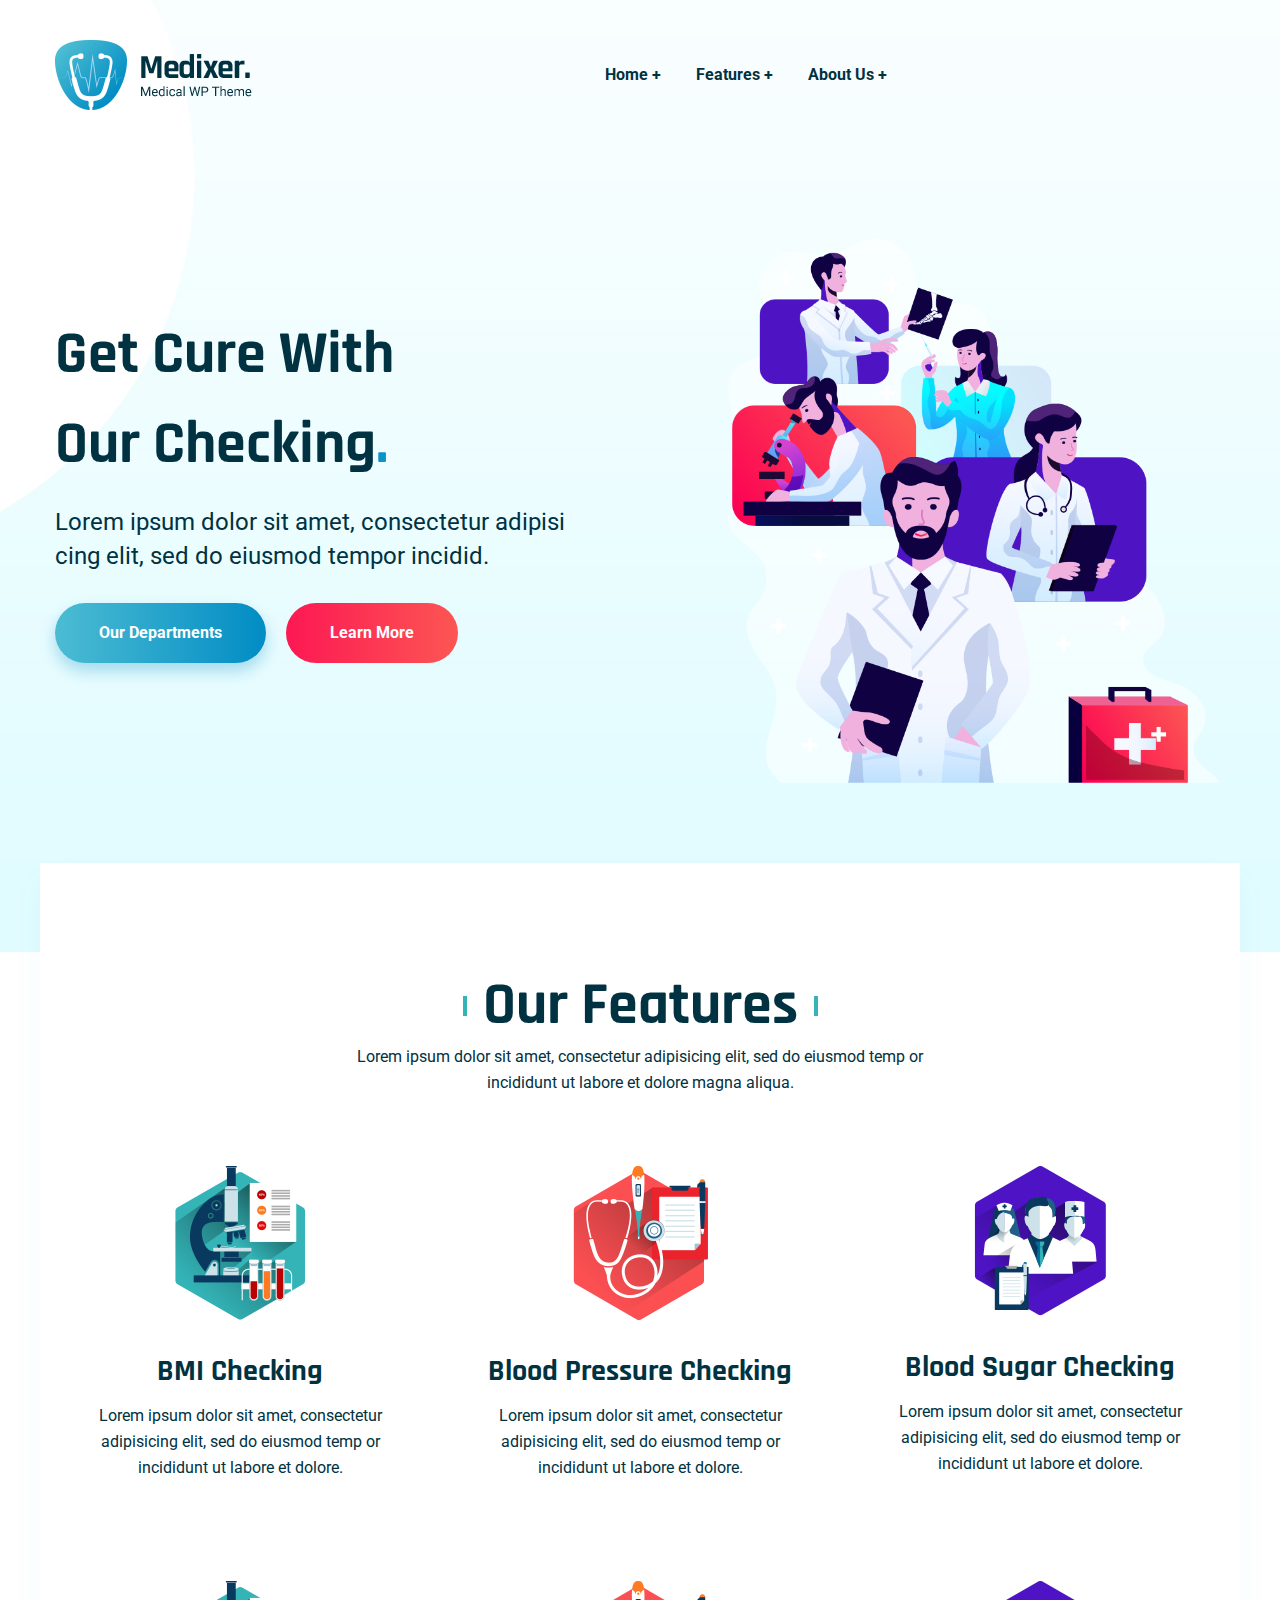
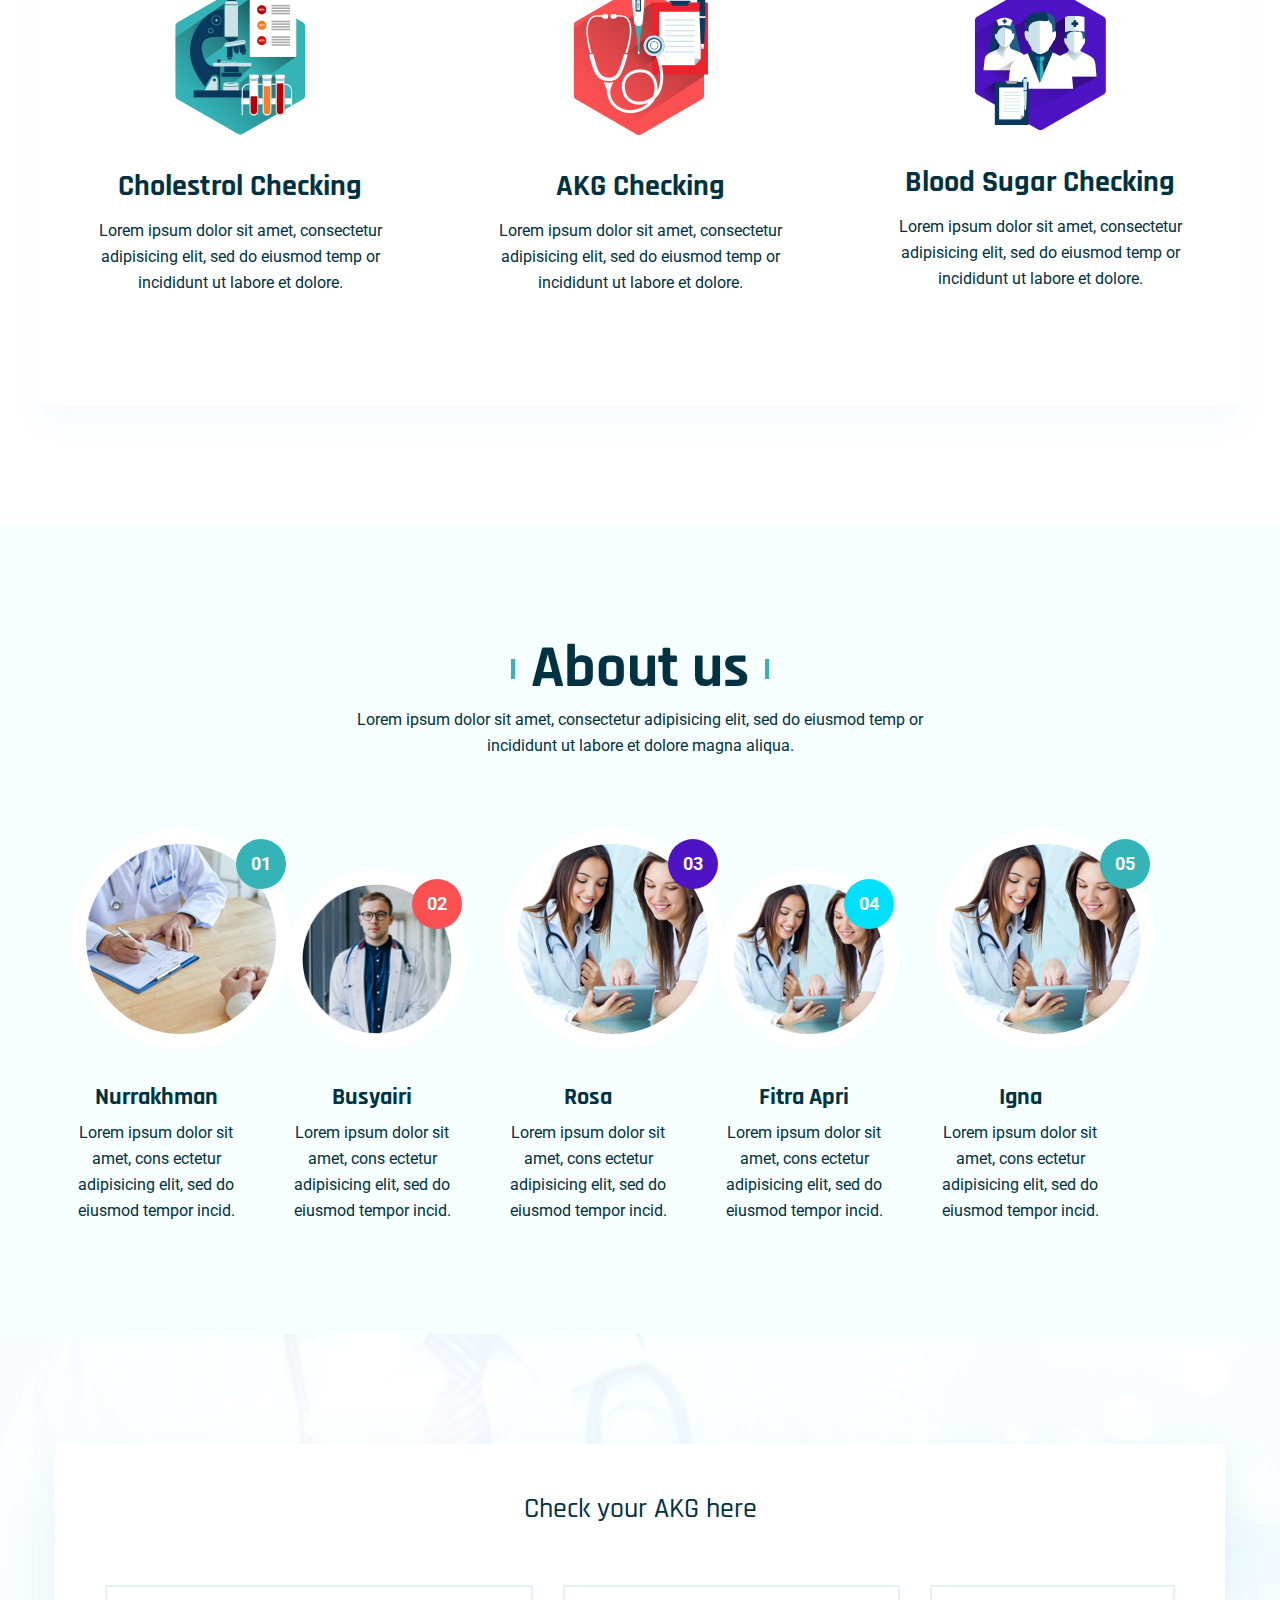
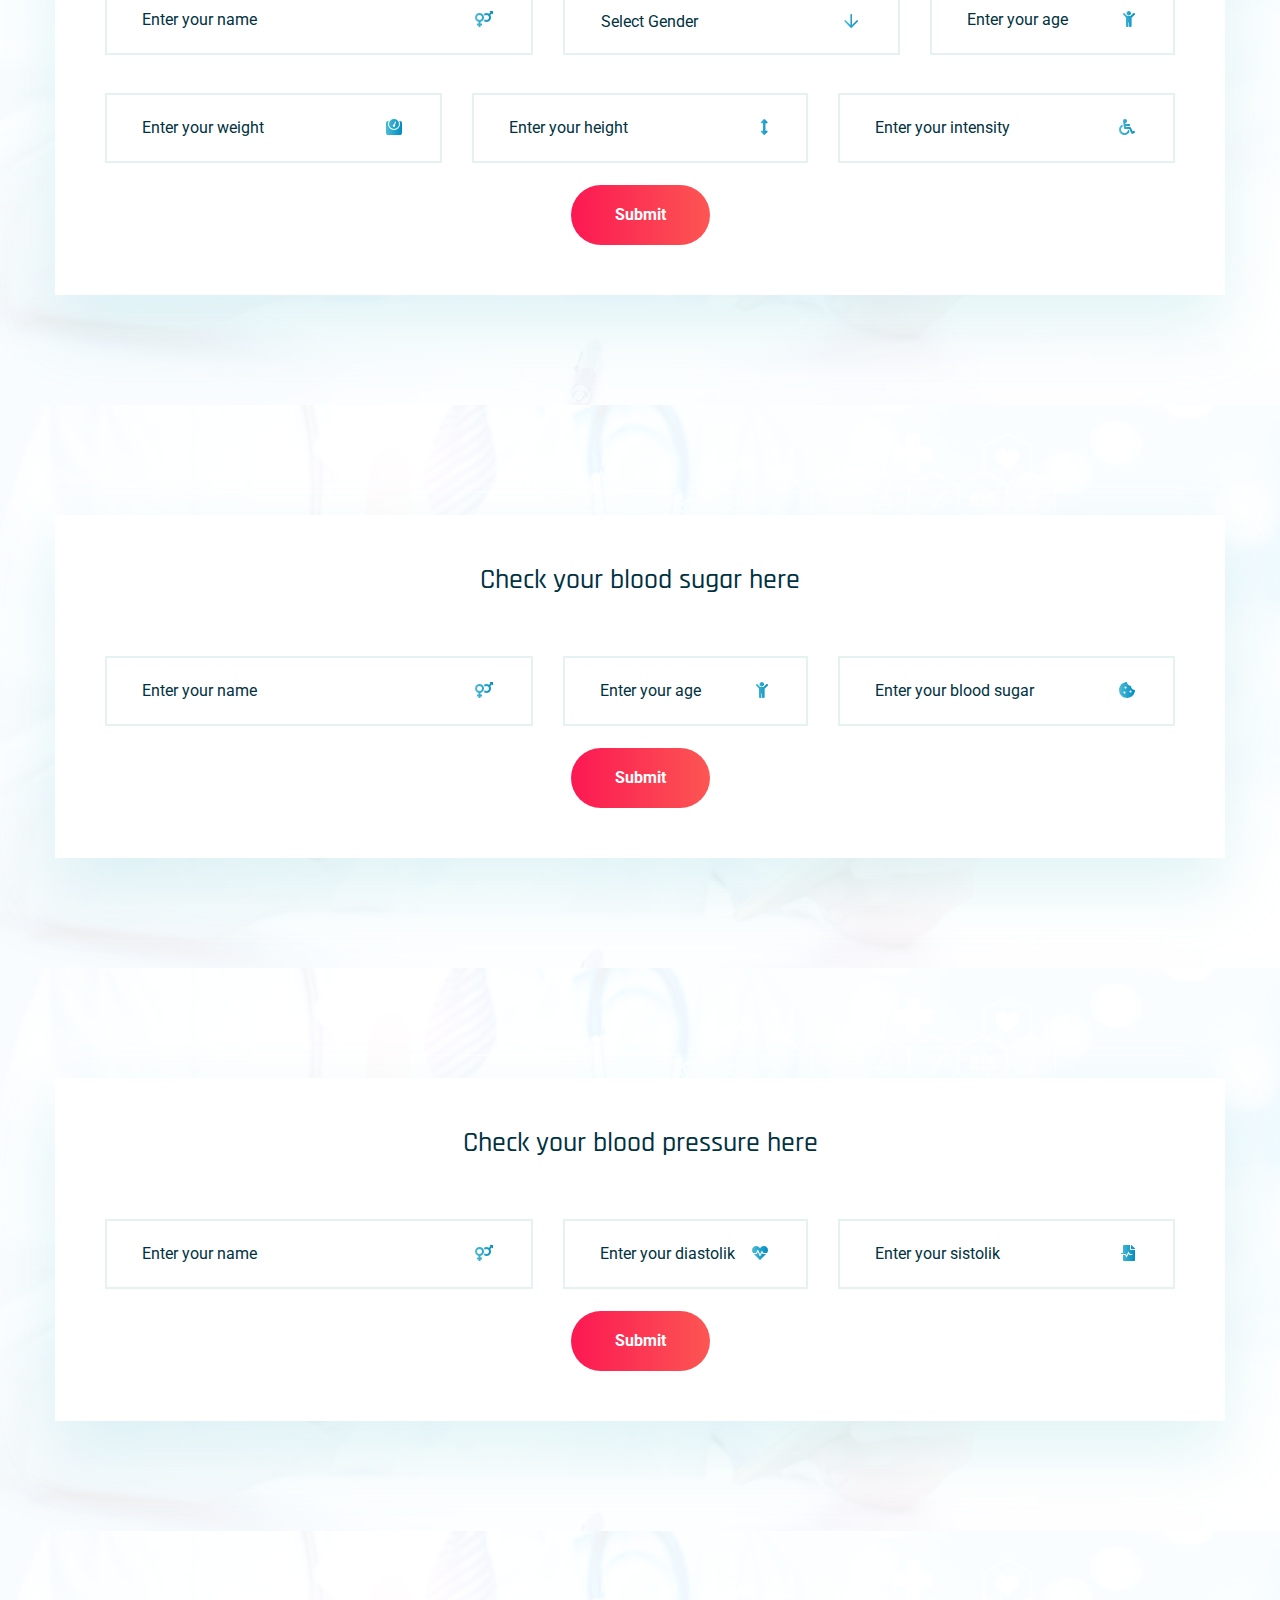
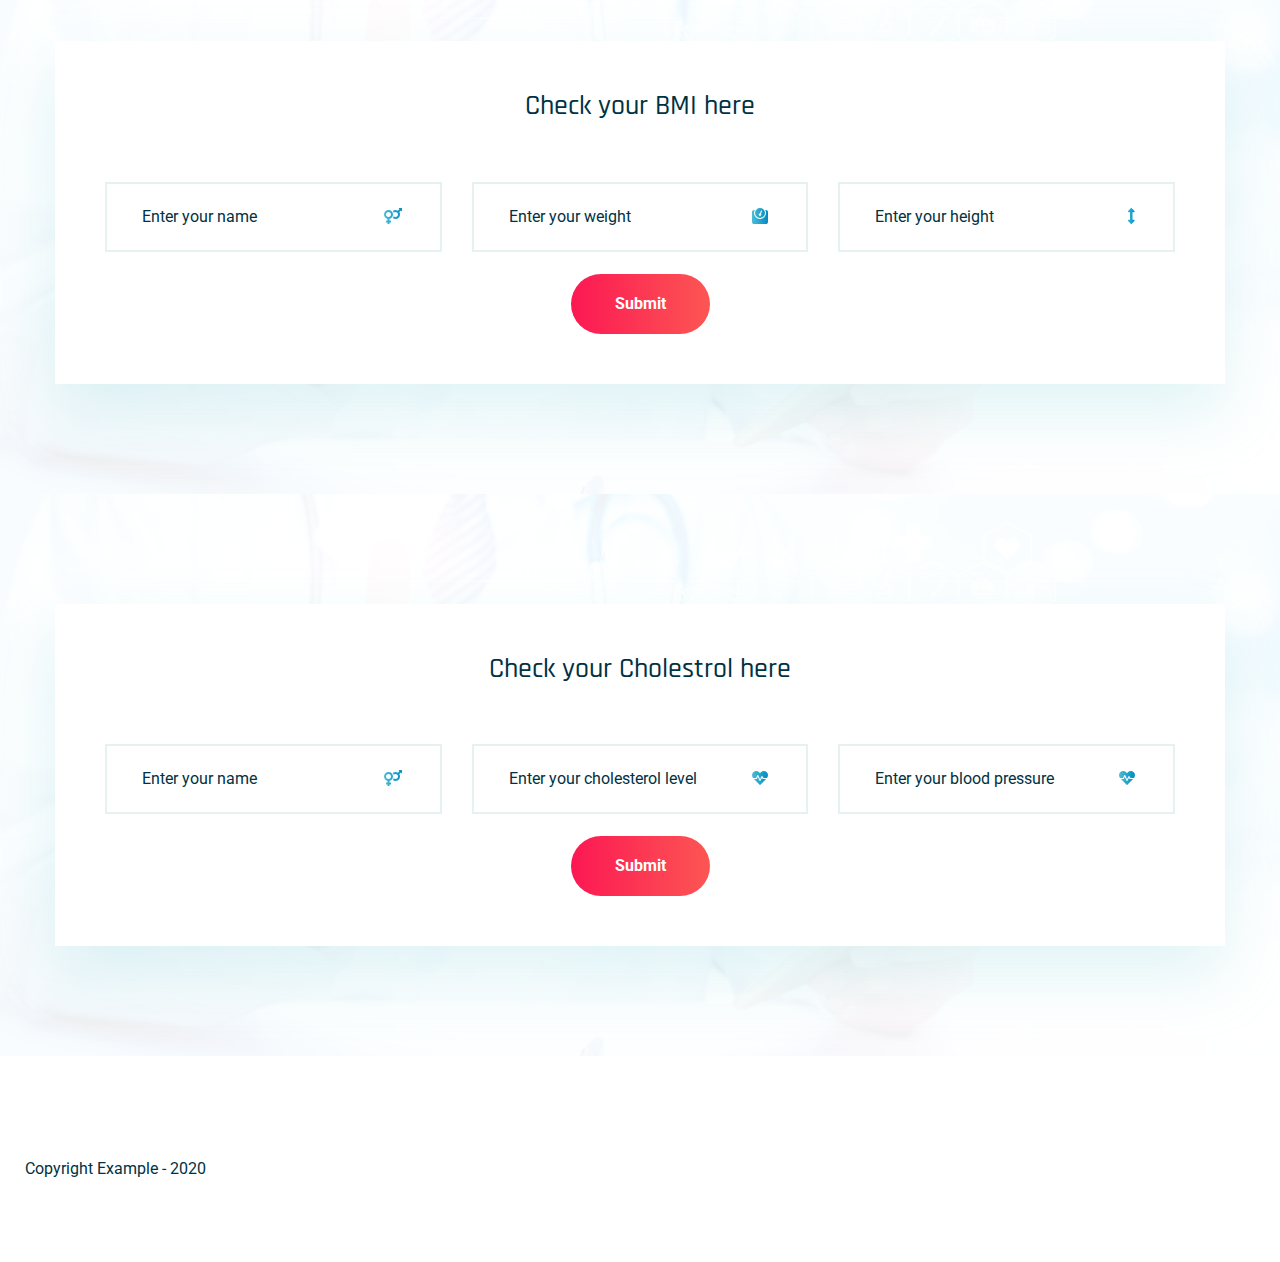
==== commit 3de580ad: "done form" ====
--- a/template/index.html
+++ b/template/index.html
@@ -115,16 +115,8 @@
                             <ul style="margin-left: 250px">
                                 <li><a href="#0">Home +</a>
                                 </li>
-                                <li><a href="#">Features +</a>
-                                    <ul class="sub-menu">
-                                        <li><a href="#">Check Your BMI</a></li>
-                                        <li><a href="#">Check Your Blood Pressure</a></li>
-                                        <li><a href="#">Check Your Blood Sugar</a></li>
-                                        <li><a href="#">Check Your Cholestrol</a></li>
-                                        <li><a href="#">Check Your AKG</a></li>
-                                    </ul>
-                                </li>
-                                <li><a href="#">About Us +</a>
+                                <li><a href="#features">Features +</a></li>
+                                <li><a href="#about">About Us +</a>
                                 </li>
                             </ul>
                         </nav>
@@ -161,7 +153,7 @@
     <!-- Hero area end -->
 
     <!-- feature area start -->
-    <section class="feature-area pb-120">
+    <section class="feature-area pb-120" id="features">
         <div class="container feature-container">
             <div class="row justify-content-center">
                 <div class="col-lg-6 col-md-8 col-sm-10 text-center">
@@ -253,7 +245,7 @@
     <!-- feature area end -->
 
     <!-- about area start -->
-    <section class="department-area bg-2 pt-110 pb-110">
+    <section class="department-area bg-2 pt-110 pb-110" id="about">
         <div class="container">
             <div class="row justify-content-center">
                 <div class="col-lg-6 col-md-8 text-center">
@@ -335,7 +327,7 @@
     </section>
     <!-- about area end -->
 
-    <!-- contact area start -->
+    <!-- form akg area start -->
     <div class="contact-area pt-110 pb-110 bg_img" data-overlay="94"
         data-background="assets/images/bg/contact-bg-1.jpg">
         <div class="container">
@@ -347,83 +339,55 @@
                                 <div class="tab-pane fade active show" id="appointment" role="tabpanel"
                                     aria-labelledby="appointment-tab">
                                     <div class="contact-form">
-                                        <form action="https://themepure.net/template/medixer-prv/medixer/index.html">
+                                        <h3 class="text-center mb-60">Check your AKG  here</h3>
+                                        <form action="#">
                                             <div class="row">
-                                                <div class="col-lg-4">
+                                                <div class="col-lg-5">
                                                     <div class="form-group">
                                                         <input type="text" placeholder="Enter your name">
-                                                        <span class="icon"><i class="fal fa-user"></i></span>
-                                                    </div>
-                                                </div>
-                                                <div class="col-lg-5">
-                                                    <div class="form-group">
-                                                        <input type="text" placeholder="Enter your email">
-                                                        <span class="icon"><i class="fal fa-envelope"></i></span>
+                                                        <span class="icon"><i class="fas fa-venus-mars"></i></span>
+                                                    </div>
+                                                </div>
+                                                <div class="col-lg-4">
+                                                    <div class="form-group">
+                                                        <select name="gender">
+                                                            <option data-display="Select Gender">Select Gender
+                                                            </option>
+                                                            <option value="true">Female</option>
+                                                            <option value="false">Male</option>
+                                                        </select>
                                                     </div>
                                                 </div>
                                                 <div class="col-lg-3">
                                                     <div class="form-group">
-                                                        <input type="text" placeholder="Enter age">
-                                                        <span class="icon"><i class="fal fa-calendar"></i></span>
+                                                        <input type="number" placeholder="Enter your age">
+                                                        <span class="icon"><i class="fas fa-child"></i><span>
                                                     </div>
                                                 </div>
                                             </div>
                                             <div class="row">
                                                 <div class="col-lg-4">
                                                     <div class="form-group">
-                                                        <input type="tel" placeholder="Enter your phone number">
-                                                        <span class="icon"><i class="fal fa-phone"></i></span>
-                                                    </div>
-                                                </div>
-                                                <div class="col-lg-4">
-                                                    <div class="form-group">
-                                                        <input type='text' class='has-icon datepicker-here'
-                                                            data-language='en' placeholder="Select Date">
-                                                        <span class="icon"><i class="fal fa-calendar-alt"></i></span>
-                                                    </div>
-                                                </div>
-                                                <div class="col-lg-4">
-                                                    <div class="form-group">
-                                                        <input type="text" placeholder="Select Time">
-                                                        <span class="icon"><i class="fal fa-clock"></i></span>
-                                                    </div>
-                                                </div>
-                                            </div>
-                                            <div class="row">
-                                                <div class="col-lg-6">
-                                                    <div class="form-group">
-                                                        <select name="subject">
-                                                            <option data-display="Select Department">Select Department
-                                                            </option>
-                                                            <option value="1">Body Sergery</option>
-                                                            <option value="2">Major Operation</option>
-                                                            <option value="3">Child Care</option>
-                                                        </select>
-                                                    </div>
-                                                </div>
-                                                <div class="col-lg-6">
-                                                    <div class="form-group dr">
-                                                        <select name="subject">
-                                                            <option data-display="Select Expert/Doctor">Select
-                                                                Expert/Doctor</option>
-                                                            <option value="1">Dr. Dambul Ph</option>
-                                                            <option value="2">Dr. Rosalina Will</option>
-                                                            <option value="3">Dr. Jemilin D. William</option>
-                                                        </select>
-                                                    </div>
-                                                </div>
-                                            </div>
-                                            <div class="row">
-                                                <div class="col-lg-12">
-                                                    <div class="form-group">
-                                                        <textarea placeholder="Your message"></textarea>
-                                                        <span class="icon"><i class="fal fa-edit"></i></span>
+                                                        <input type="number" placeholder="Enter your weight">
+                                                        <span class="icon"><i class="fas fa-weight"></i></span>
+                                                    </div>
+                                                </div>
+                                                <div class="col-lg-4">
+                                                    <div class="form-group">
+                                                        <input type='number'placeholder="Enter your height">
+                                                        <span class="icon"><i class="fas fa-arrows-alt-v"></i></span>
+                                                    </div>
+                                                </div>
+                                                <div class="col-lg-4">
+                                                    <div class="form-group">
+                                                        <input type="number" placeholder="Enter your intensity">
+                                                        <span class="icon"><i class="fas fa-wheelchair"></i></span>
                                                     </div>
                                                 </div>
                                             </div>
                                             <div class="row justify-content-center">
                                                 <div class="col-lg-4 text-center">
-                                                    <a href="contact.html" class="site-btn red">Make An Appointment</a>
+                                                    <a href="#" class="site-btn red">Submit</a>
                                                 </div>
                                             </div>
                                         </form>
@@ -436,7 +400,212 @@
             </div>
         </div>
     </div>
-    <!-- contact area end -->
+    <!-- form akg area end -->
+
+    <!-- form blood sugar area start -->
+    <div class="contact-area pt-110 pb-110 bg_img" data-overlay="94"
+        data-background="assets/images/bg/contact-bg-1.jpg">
+        <div class="container">
+            <div class="row">
+                <div class="col-lg-12">
+                    <div class="row">
+                        <div class="col-lg-12">
+                            <div class="tab-content" id="myTabContent">
+                                <div class="tab-pane fade active show" id="appointment" role="tabpanel"
+                                    aria-labelledby="appointment-tab">
+                                    <div class="contact-form">
+                                        <h3 class="text-center mb-60">Check your blood sugar here</h3>
+                                        <form action="#">
+                                            <div class="row">
+                                                <div class="col-lg-5">
+                                                    <div class="form-group">
+                                                        <input type="text" id="name" name="name" placeholder="Enter your name">
+                                                        <span class="icon"><i class="fas fa-venus-mars"></i></span>
+                                                    </div>
+                                                </div>
+                                                <div class="col-lg-3">
+                                                    <div class="form-group">
+                                                        <input type="number" id="name" name="age" placeholder="Enter your age">
+                                                        <span class="icon"><i class="fas fa-child"></i><span>
+                                                    </div>
+                                                </div>
+                                                <div class="col-lg-4">
+                                                    <div class="form-group">
+                                                        <input name="blood_sugar" id="blood_sugar" type="number" placeholder="Enter your blood sugar">
+                                                        <span class="icon"><i class="fas fa-cookie-bite"></i></span>
+                                                    </div>
+                                                </div>
+                                            </div>
+                                            <div class="row justify-content-center">
+                                                <div class="col-lg-4 text-center">
+                                                    <a href="#" class="site-btn red">Submit</a>
+                                                </div>
+                                            </div>
+                                        </form>
+                                    </div>
+                                </div>
+                            </div>
+                        </div>
+                    </div>
+                </div>
+            </div>
+        </div>
+    </div>
+    <!-- form blood sugar area end -->
+
+    <!-- form blood pressure area start -->
+    <div class="contact-area pt-110 pb-110 bg_img" data-overlay="94"
+        data-background="assets/images/bg/contact-bg-1.jpg">
+        <div class="container">
+            <div class="row">
+                <div class="col-lg-12">
+                    <div class="row">
+                        <div class="col-lg-12">
+                            <div class="tab-content" id="myTabContent">
+                                <div class="tab-pane fade active show" id="appointment" role="tabpanel"
+                                    aria-labelledby="appointment-tab">
+                                    <div class="contact-form">
+                                        <h3 class="text-center mb-60">Check your blood pressure here</h3>
+                                        <form action="#">
+                                            <div class="row">
+                                                <div class="col-lg-5">
+                                                    <div class="form-group">
+                                                        <input type="text" placeholder="Enter your name">
+                                                        <span class="icon"><i class="fas fa-venus-mars"></i></span>
+                                                    </div>
+                                                </div>
+                                                <div class="col-lg-3">
+                                                    <div class="form-group">
+                                                        <input type="number" placeholder="Enter your diastolik">
+                                                        <span class="icon"><i class="fas fa-heartbeat"></i><span>
+                                                    </div>
+                                                </div>
+                                                <div class="col-lg-4">
+                                                    <div class="form-group">
+                                                        <input type="number" placeholder="Enter your sistolik">
+                                                        <span class="icon"><i class="fas fa-file-medical-alt"></i></span>
+                                                    </div>
+                                                </div>
+                                            </div>
+                                            <div class="row justify-content-center">
+                                                <div class="col-lg-4 text-center">
+                                                    <a href="#" class="site-btn red">Submit</a>
+                                                </div>
+                                            </div>
+                                        </form>
+                                    </div>
+                                </div>
+                            </div>
+                        </div>
+                    </div>
+                </div>
+            </div>
+        </div>
+    </div>
+    <!-- form blood pressure area end -->
+
+
+    <!-- form BMI area start -->
+    <div class="contact-area pt-110 pb-110 bg_img" data-overlay="94"
+        data-background="assets/images/bg/contact-bg-1.jpg">
+        <div class="container">
+            <div class="row">
+                <div class="col-lg-12">
+                    <div class="row">
+                        <div class="col-lg-12">
+                            <div class="tab-content" id="myTabContent">
+                                <div class="tab-pane fade active show" id="appointment" role="tabpanel"
+                                    aria-labelledby="appointment-tab">
+                                    <div class="contact-form">
+                                        <h3 class="text-center mb-60">Check your BMI here</h3>
+                                        <form action="#">
+                                            <div class="row">
+                                                <div class="col-lg-4">
+                                                    <div class="form-group">
+                                                        <input type="text" placeholder="Enter your name">
+                                                        <span class="icon"><i class="fas fa-venus-mars"></i></span>
+                                                    </div>
+                                                </div>
+                                                <div class="col-lg-4">
+                                                    <div class="form-group">
+                                                        <input type="number" placeholder="Enter your weight">
+                                                        <span class="icon"><i class="fas fa-weight"></i></span>
+                                                    </div>
+                                                </div>
+                                                <div class="col-lg-4">
+                                                    <div class="form-group">
+                                                        <input type='number'placeholder="Enter your height">
+                                                        <span class="icon"><i class="fas fa-arrows-alt-v"></i></span>
+                                                    </div>
+                                                </div>
+                                            </div>
+                                            <div class="row justify-content-center">
+                                                <div class="col-lg-4 text-center">
+                                                    <a href="#" class="site-btn red">Submit</a>
+                                                </div>
+                                            </div>
+                                        </form>
+                                    </div>
+                                </div>
+                            </div>
+                        </div>
+                    </div>
+                </div>
+            </div>
+        </div>
+    </div>
+    <!-- form BMI area end -->
+
+    <!-- form cholestrol area start -->
+    <div class="contact-area pt-110 pb-110 bg_img" data-overlay="94"
+        data-background="assets/images/bg/contact-bg-1.jpg">
+        <div class="container">
+            <div class="row">
+                <div class="col-lg-12">
+                    <div class="row">
+                        <div class="col-lg-12">
+                            <div class="tab-content" id="myTabContent">
+                                <div class="tab-pane fade active show" id="appointment" role="tabpanel"
+                                    aria-labelledby="appointment-tab">
+                                    <div class="contact-form">
+                                        <h3 class="text-center mb-60">Check your Cholestrol here</h3>
+                                        <form action="#">
+                                            <div class="row">
+                                                <div class="col-lg-4">
+                                                    <div class="form-group">
+                                                        <input type="text" placeholder="Enter your name">
+                                                        <span class="icon"><i class="fas fa-venus-mars"></i></span>
+                                                    </div>
+                                                </div>
+                                                <div class="col-lg-4">
+                                                    <div class="form-group">
+                                                        <input type="number" placeholder="Enter your cholesterol level">
+                                                        <span class="icon"><i class="fas fa-heartbeat"></i></span>
+                                                    </div>
+                                                </div>
+                                                <div class="col-lg-4">
+                                                    <div class="form-group">
+                                                        <input type='number'placeholder="Enter your blood pressure">
+                                                        <span class="icon"><i class="fas fa-heartbeat"></i></span>
+                                                    </div>
+                                                </div>
+                                            </div>
+                                            <div class="row justify-content-center">
+                                                <div class="col-lg-4 text-center">
+                                                    <a href="#" class="site-btn red">Submit</a>
+                                                </div>
+                                            </div>
+                                        </form>
+                                    </div>
+                                </div>
+                            </div>
+                        </div>
+                    </div>
+                </div>
+            </div>
+        </div>
+    </div>
+    <!-- form cholestrol area end -->
 
     <!-- footer start -->
     <footer class="site-footer pt-100 pb-80">
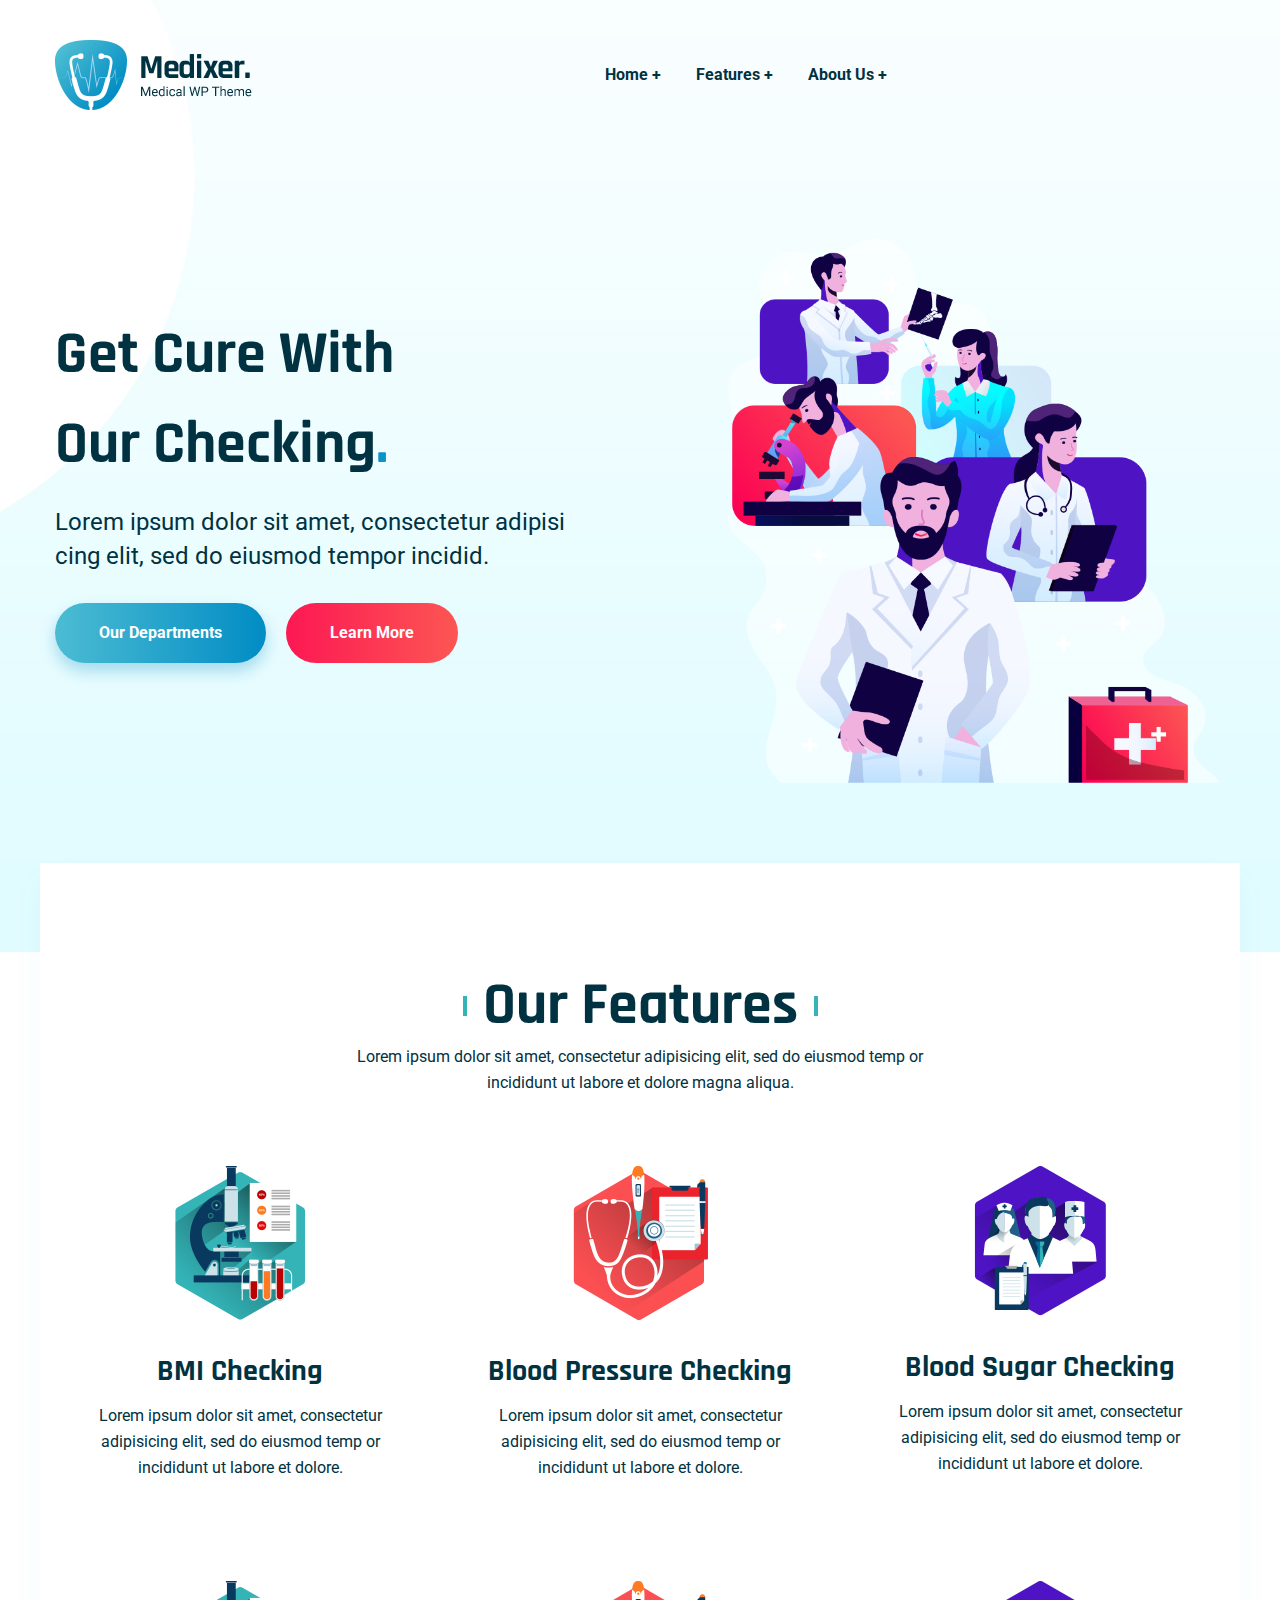
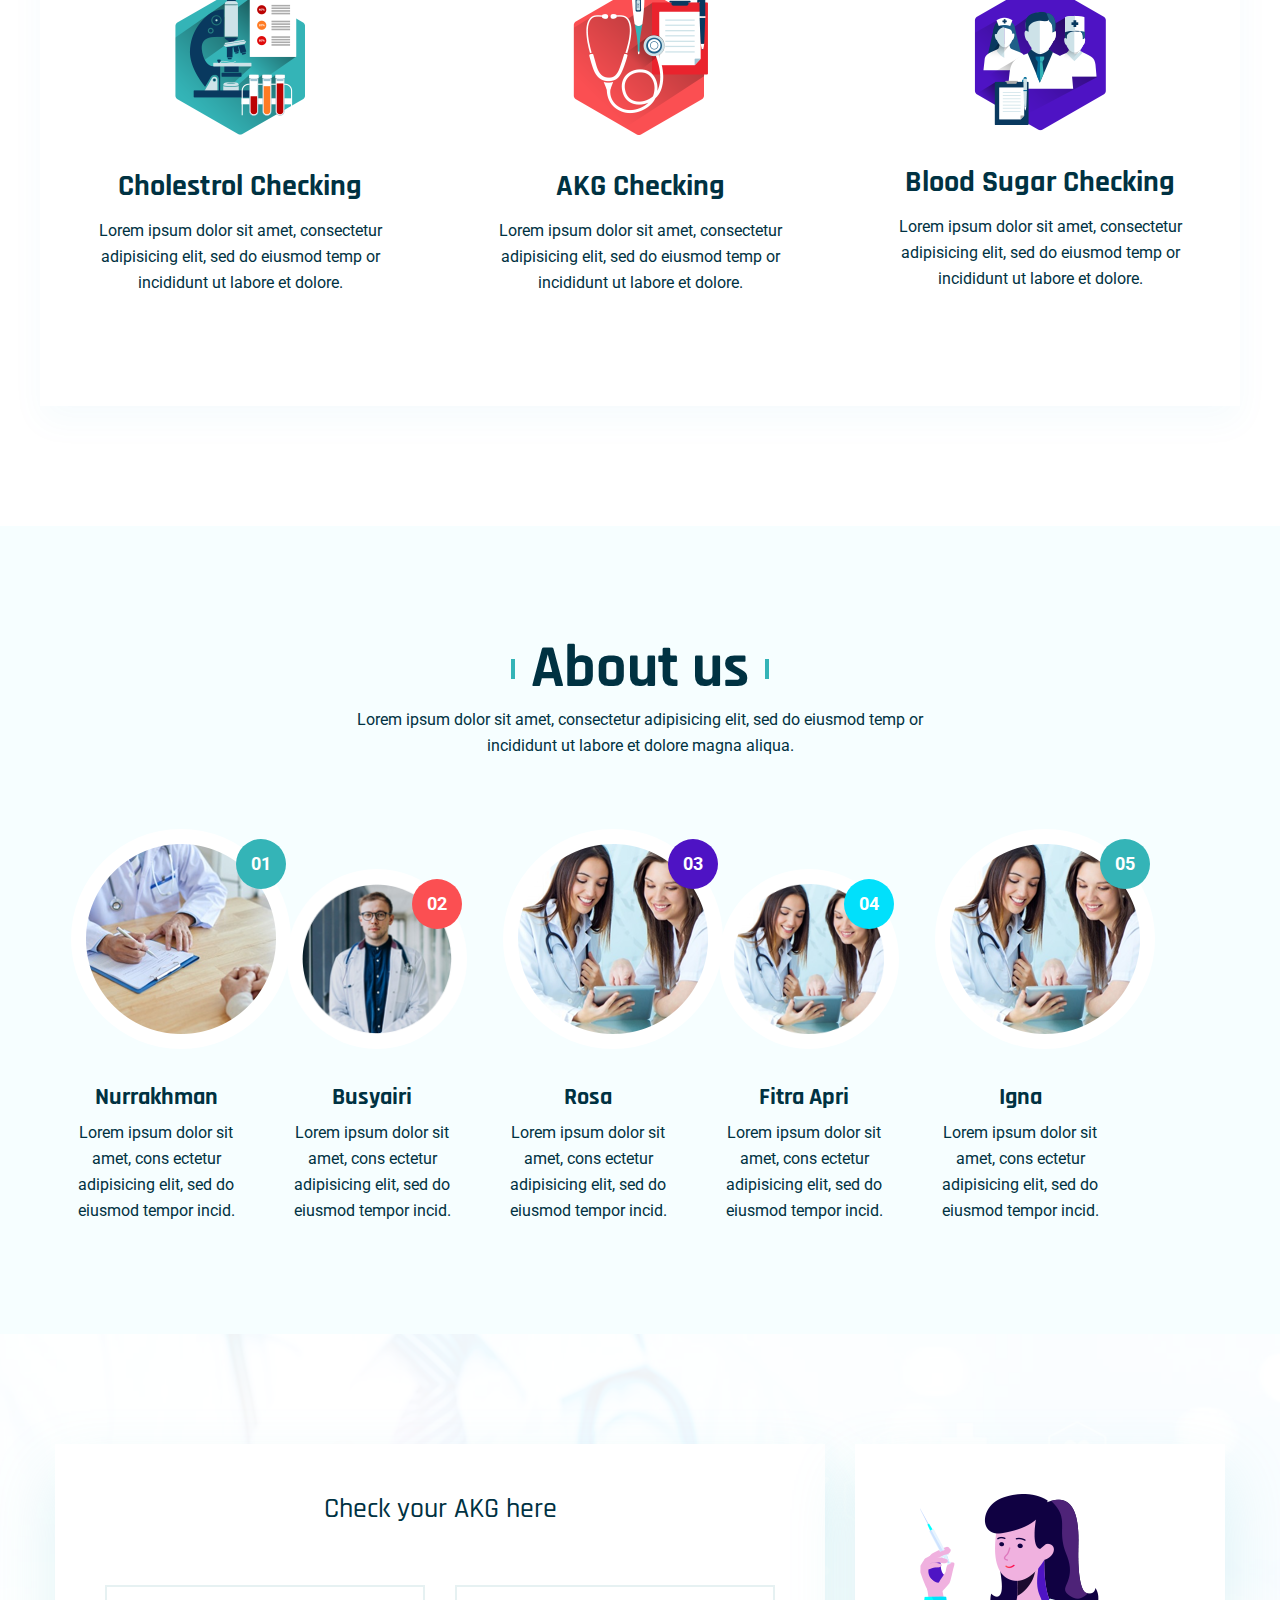
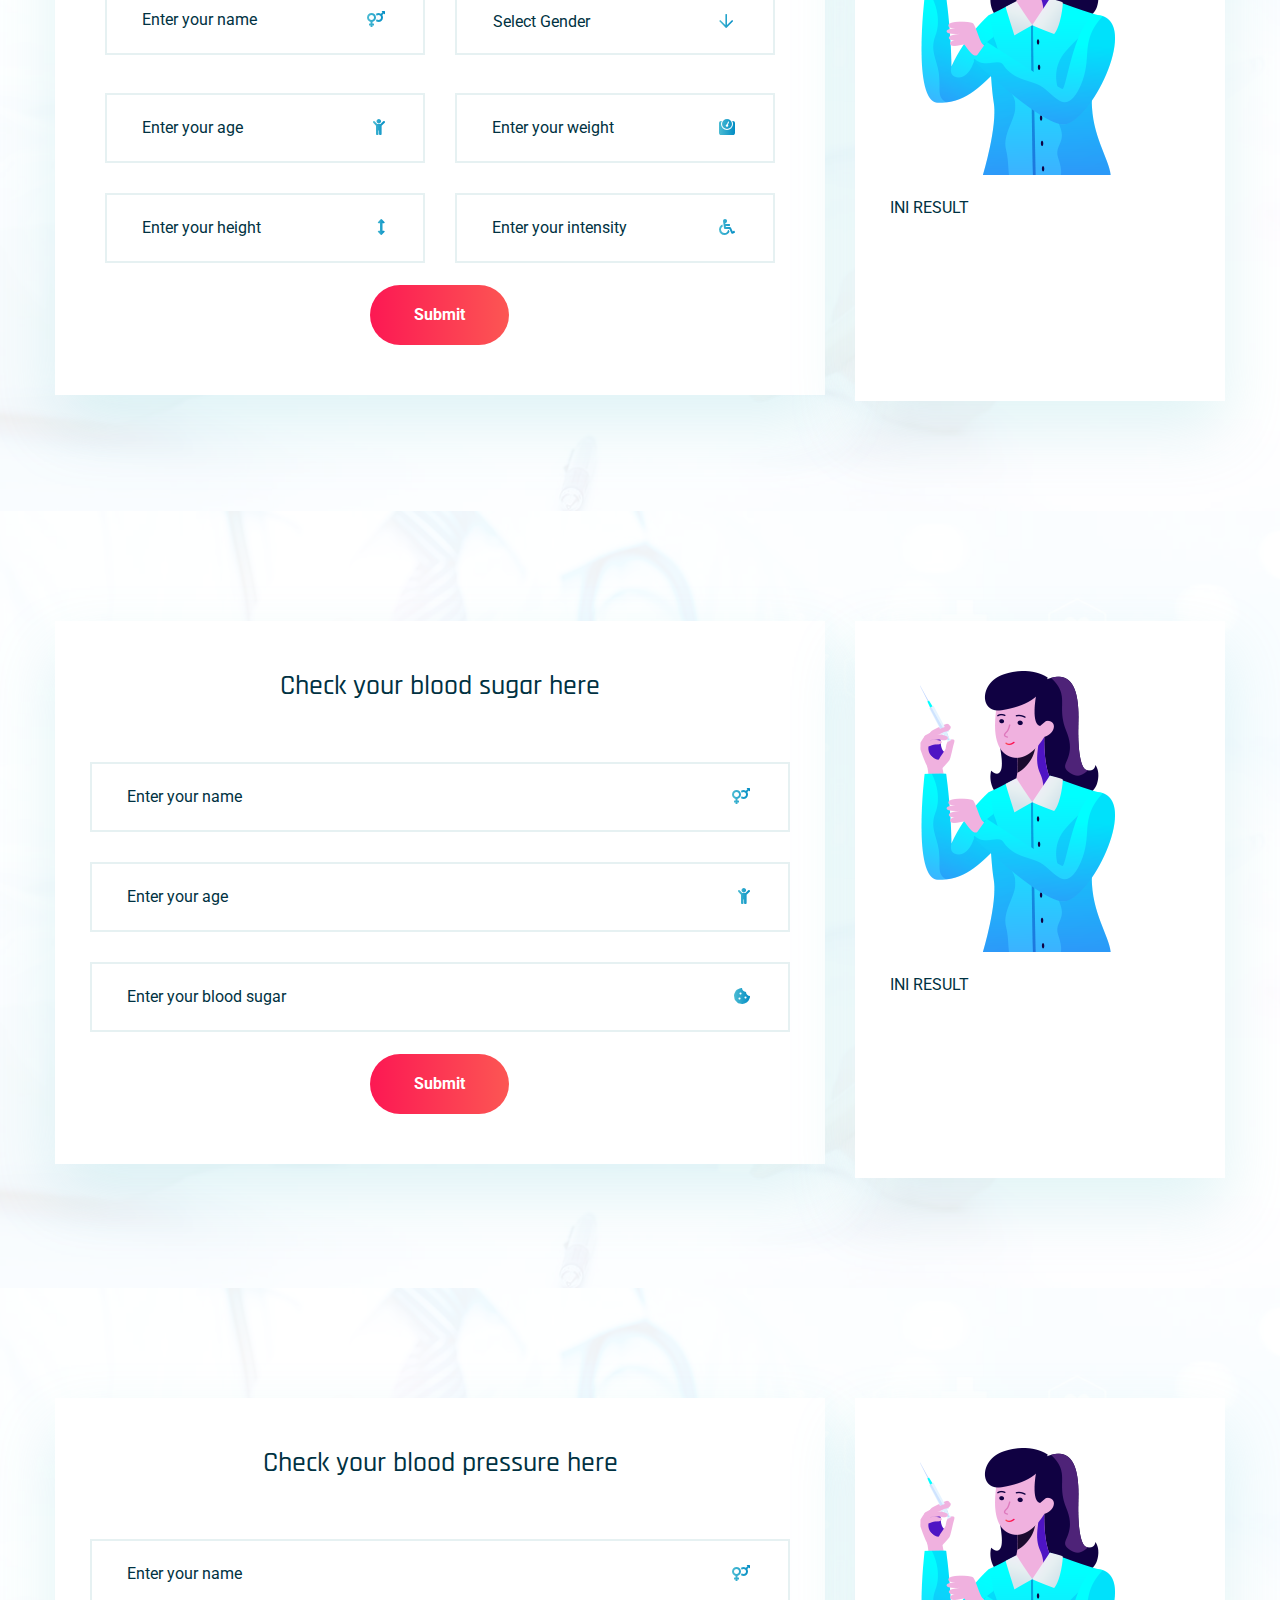
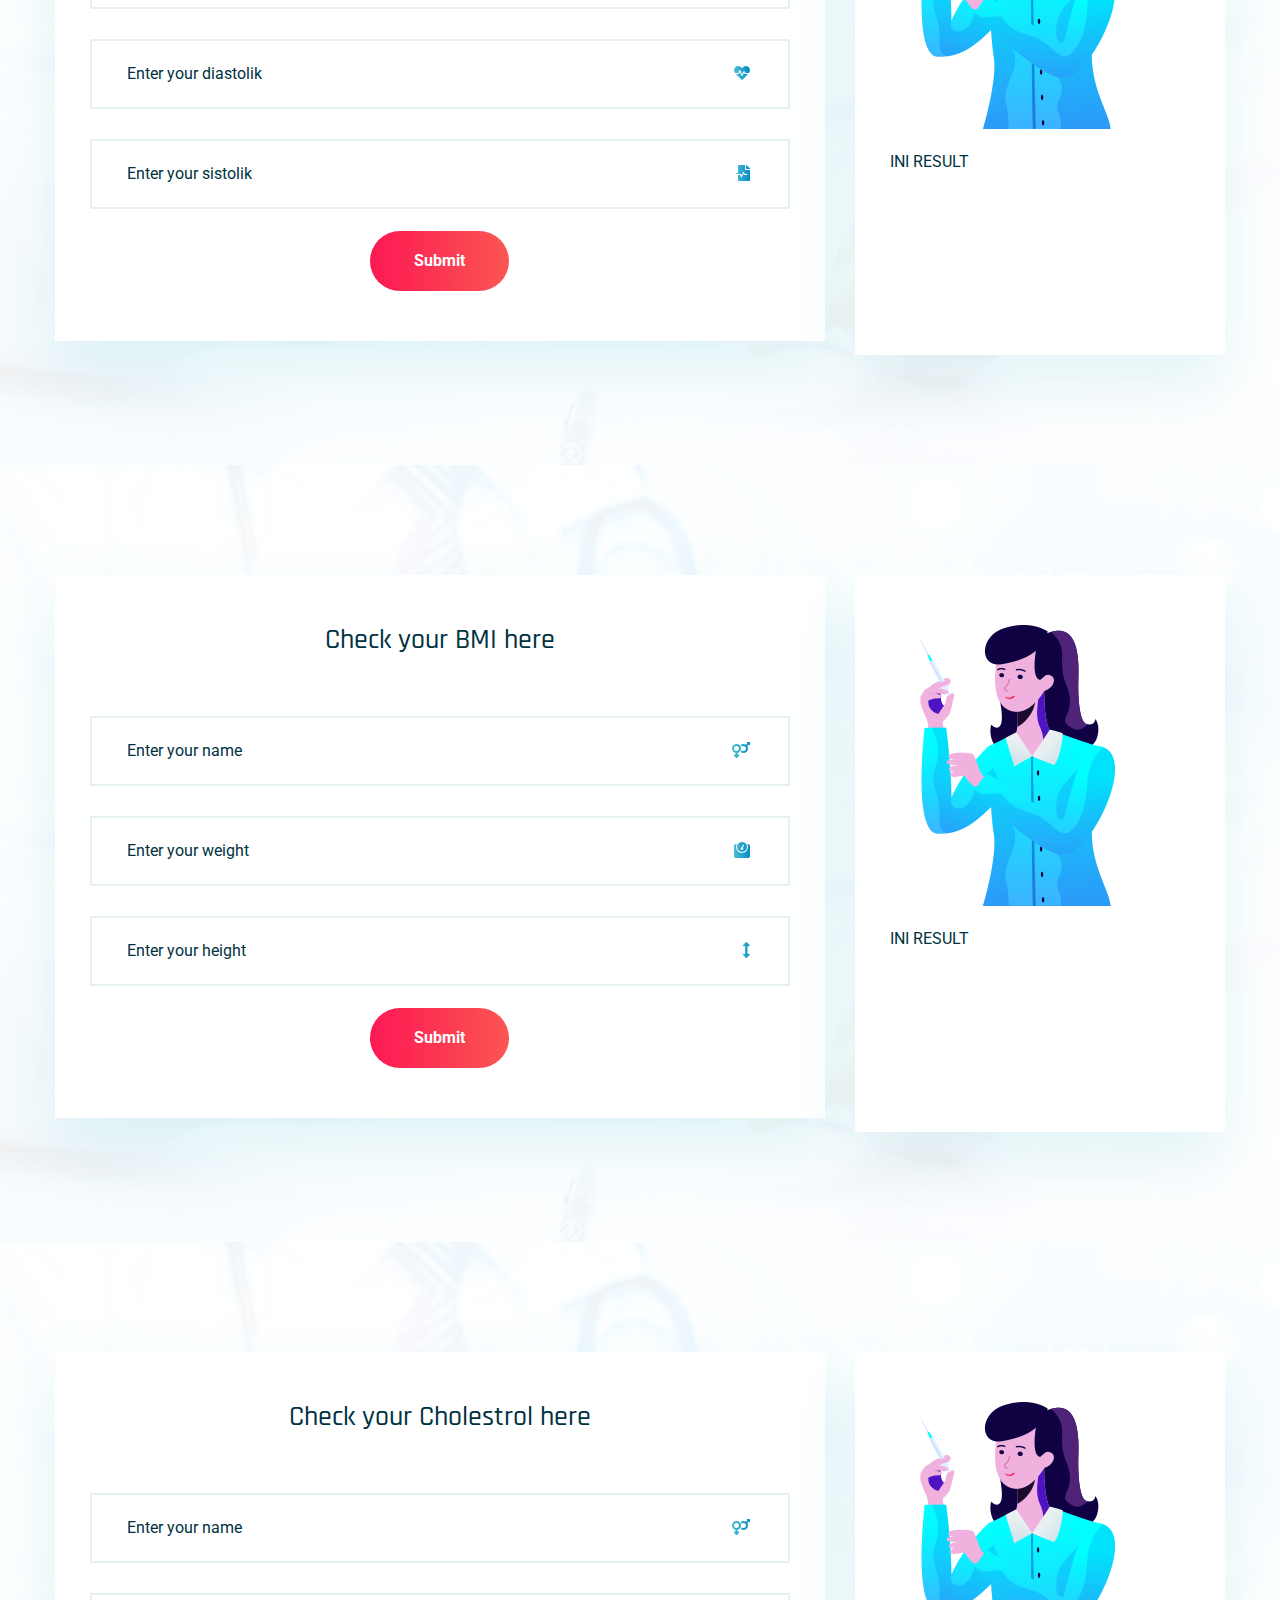
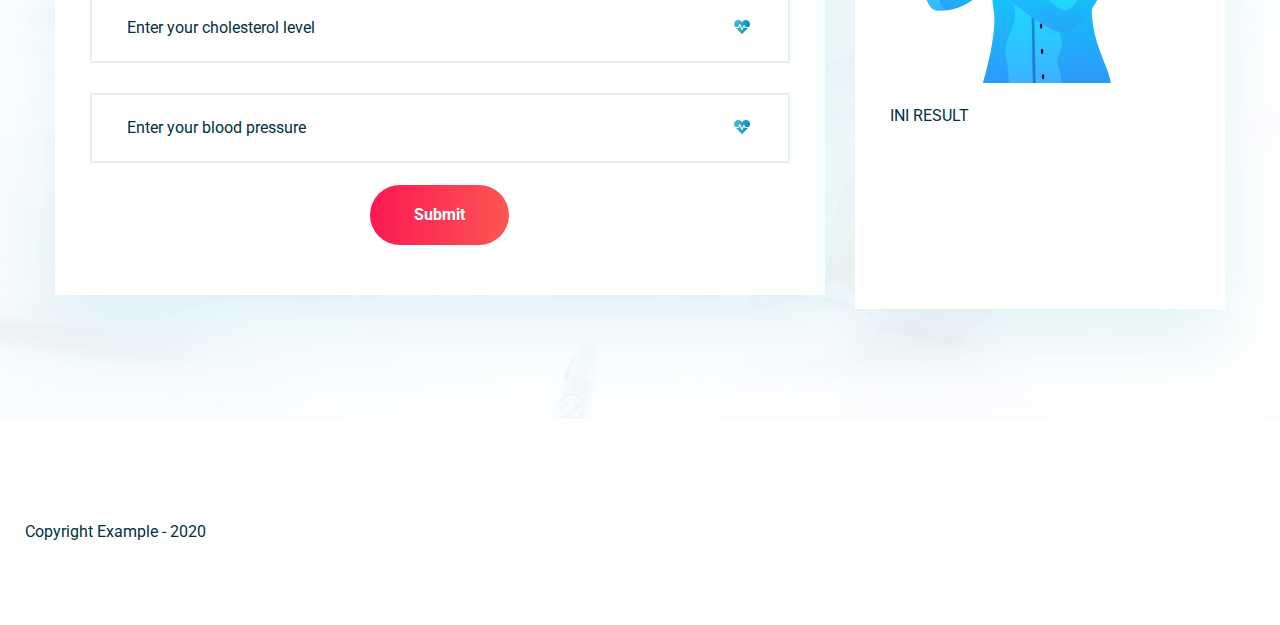
==== commit 19be2b4a: "done formmm" ====
--- a/template/index.html
+++ b/template/index.html
@@ -334,21 +334,21 @@
             <div class="row">
                 <div class="col-lg-12">
                     <div class="row">
-                        <div class="col-lg-12">
-                            <div class="tab-content" id="myTabContent">
-                                <div class="tab-pane fade active show" id="appointment" role="tabpanel"
-                                    aria-labelledby="appointment-tab">
-                                    <div class="contact-form">
-                                        <h3 class="text-center mb-60">Check your AKG  here</h3>
+                        <div class="col-lg-8">
+                            <div class="tab-content" id="myTabContent">
+                                <div class="tab-pane fade active show" id="appointment" role="tabpanel"
+                                    aria-labelledby="appointment-tab">
+                                    <div class="contact-form">
+                                        <h3 class="text-center mb-60">Check your AKG here</h3>
                                         <form action="#">
                                             <div class="row">
-                                                <div class="col-lg-5">
+                                                <div class="col">
                                                     <div class="form-group">
                                                         <input type="text" placeholder="Enter your name">
                                                         <span class="icon"><i class="fas fa-venus-mars"></i></span>
                                                     </div>
                                                 </div>
-                                                <div class="col-lg-4">
+                                                <div class="col">
                                                     <div class="form-group">
                                                         <select name="gender">
                                                             <option data-display="Select Gender">Select Gender
@@ -358,27 +358,29 @@
                                                         </select>
                                                     </div>
                                                 </div>
-                                                <div class="col-lg-3">
+                                            </div>
+                                            <div class="row">
+                                                <div class="col">
                                                     <div class="form-group">
                                                         <input type="number" placeholder="Enter your age">
                                                         <span class="icon"><i class="fas fa-child"></i><span>
                                                     </div>
                                                 </div>
-                                            </div>
-                                            <div class="row">
-                                                <div class="col-lg-4">
+                                                <div class="col">
                                                     <div class="form-group">
                                                         <input type="number" placeholder="Enter your weight">
                                                         <span class="icon"><i class="fas fa-weight"></i></span>
                                                     </div>
                                                 </div>
-                                                <div class="col-lg-4">
+                                            </div>
+                                            <div class="row">
+                                                <div class="col">
                                                     <div class="form-group">
-                                                        <input type='number'placeholder="Enter your height">
+                                                        <input type='number' placeholder="Enter your height">
                                                         <span class="icon"><i class="fas fa-arrows-alt-v"></i></span>
                                                     </div>
                                                 </div>
-                                                <div class="col-lg-4">
+                                                <div class="col">
                                                     <div class="form-group">
                                                         <input type="number" placeholder="Enter your intensity">
                                                         <span class="icon"><i class="fas fa-wheelchair"></i></span>
@@ -391,6 +393,23 @@
                                                 </div>
                                             </div>
                                         </form>
+                                    </div>
+                                </div>
+                            </div>
+                        </div>
+                        <div class="col-lg-4 illustration">
+                            <div class="tab-content" id="myTabContent">
+                                <div class="tab-pane fade active show" id="appointment" role="tabpanel"
+                                    aria-labelledby="appointment-tab">
+                                    <div class="contact-form">
+                                        <div class="col">
+                                            <img src="assets/images/ilustration/ilustration-2.png" alt="">
+                                        </div>
+                                        <div class="row">
+                                            <p class="result mb-130 mt-20 text-center">
+                                                INI RESULT
+                                            </p>
+                                        </div>
                                     </div>
                                 </div>
                             </div>
@@ -409,7 +428,7 @@
             <div class="row">
                 <div class="col-lg-12">
                     <div class="row">
-                        <div class="col-lg-12">
+                        <div class="col-lg-8">
                             <div class="tab-content" id="myTabContent">
                                 <div class="tab-pane fade active show" id="appointment" role="tabpanel"
                                     aria-labelledby="appointment-tab">
@@ -417,23 +436,20 @@
                                         <h3 class="text-center mb-60">Check your blood sugar here</h3>
                                         <form action="#">
                                             <div class="row">
-                                                <div class="col-lg-5">
-                                                    <div class="form-group">
-                                                        <input type="text" id="name" name="name" placeholder="Enter your name">
-                                                        <span class="icon"><i class="fas fa-venus-mars"></i></span>
-                                                    </div>
-                                                </div>
-                                                <div class="col-lg-3">
-                                                    <div class="form-group">
-                                                        <input type="number" id="name" name="age" placeholder="Enter your age">
-                                                        <span class="icon"><i class="fas fa-child"></i><span>
-                                                    </div>
-                                                </div>
-                                                <div class="col-lg-4">
-                                                    <div class="form-group">
-                                                        <input name="blood_sugar" id="blood_sugar" type="number" placeholder="Enter your blood sugar">
-                                                        <span class="icon"><i class="fas fa-cookie-bite"></i></span>
-                                                    </div>
+                                                <div class="form-group">
+                                                    <input type="text" id="name" name="name"
+                                                        placeholder="Enter your name">
+                                                    <span class="icon"><i class="fas fa-venus-mars"></i></span>
+                                                </div>
+                                                <div class="form-group">
+                                                    <input type="number" id="name" name="age"
+                                                        placeholder="Enter your age">
+                                                    <span class="icon"><i class="fas fa-child"></i><span>
+                                                </div>
+                                                <div class="form-group">
+                                                    <input name="blood_sugar" id="blood_sugar" type="number"
+                                                        placeholder="Enter your blood sugar">
+                                                    <span class="icon"><i class="fas fa-cookie-bite"></i></span>
                                                 </div>
                                             </div>
                                             <div class="row justify-content-center">
@@ -442,6 +458,23 @@
                                                 </div>
                                             </div>
                                         </form>
+                                    </div>
+                                </div>
+                            </div>
+                        </div>
+                        <div class="col-lg-4 illustration">
+                            <div class="tab-content" id="myTabContent">
+                                <div class="tab-pane fade active show" id="appointment" role="tabpanel"
+                                    aria-labelledby="appointment-tab">
+                                    <div class="contact-form">
+                                        <div class="col">
+                                            <img src="assets/images/ilustration/ilustration-2.png" alt="">
+                                        </div>
+                                        <div class="row">
+                                            <p class="result mb-130 mt-20 text-center">
+                                                INI RESULT
+                                            </p>
+                                        </div>
                                     </div>
                                 </div>
                             </div>
@@ -460,7 +493,7 @@
             <div class="row">
                 <div class="col-lg-12">
                     <div class="row">
-                        <div class="col-lg-12">
+                        <div class="col-lg-8">
                             <div class="tab-content" id="myTabContent">
                                 <div class="tab-pane fade active show" id="appointment" role="tabpanel"
                                     aria-labelledby="appointment-tab">
@@ -468,23 +501,17 @@
                                         <h3 class="text-center mb-60">Check your blood pressure here</h3>
                                         <form action="#">
                                             <div class="row">
-                                                <div class="col-lg-5">
-                                                    <div class="form-group">
-                                                        <input type="text" placeholder="Enter your name">
-                                                        <span class="icon"><i class="fas fa-venus-mars"></i></span>
-                                                    </div>
-                                                </div>
-                                                <div class="col-lg-3">
-                                                    <div class="form-group">
-                                                        <input type="number" placeholder="Enter your diastolik">
-                                                        <span class="icon"><i class="fas fa-heartbeat"></i><span>
-                                                    </div>
-                                                </div>
-                                                <div class="col-lg-4">
-                                                    <div class="form-group">
-                                                        <input type="number" placeholder="Enter your sistolik">
-                                                        <span class="icon"><i class="fas fa-file-medical-alt"></i></span>
-                                                    </div>
+                                                <div class="form-group">
+                                                    <input type="text" placeholder="Enter your name">
+                                                    <span class="icon"><i class="fas fa-venus-mars"></i></span>
+                                                </div>
+                                                <div class="form-group">
+                                                    <input type="number" placeholder="Enter your diastolik">
+                                                    <span class="icon"><i class="fas fa-heartbeat"></i><span>
+                                                </div>
+                                                <div class="form-group">
+                                                    <input type="number" placeholder="Enter your sistolik">
+                                                    <span class="icon"><i class="fas fa-file-medical-alt"></i></span>
                                                 </div>
                                             </div>
                                             <div class="row justify-content-center">
@@ -493,6 +520,23 @@
                                                 </div>
                                             </div>
                                         </form>
+                                    </div>
+                                </div>
+                            </div>
+                        </div>
+                        <div class="col-lg-4 illustration">
+                            <div class="tab-content" id="myTabContent">
+                                <div class="tab-pane fade active show" id="appointment" role="tabpanel"
+                                    aria-labelledby="appointment-tab">
+                                    <div class="contact-form">
+                                        <div class="col">
+                                            <img src="assets/images/ilustration/ilustration-2.png" alt="">
+                                        </div>
+                                        <div class="row">
+                                            <p class="result mb-130 mt-20 text-center">
+                                                INI RESULT
+                                            </p>
+                                        </div>
                                     </div>
                                 </div>
                             </div>
@@ -512,7 +556,7 @@
             <div class="row">
                 <div class="col-lg-12">
                     <div class="row">
-                        <div class="col-lg-12">
+                        <div class="col-lg-8">
                             <div class="tab-content" id="myTabContent">
                                 <div class="tab-pane fade active show" id="appointment" role="tabpanel"
                                     aria-labelledby="appointment-tab">
@@ -520,23 +564,17 @@
                                         <h3 class="text-center mb-60">Check your BMI here</h3>
                                         <form action="#">
                                             <div class="row">
-                                                <div class="col-lg-4">
-                                                    <div class="form-group">
-                                                        <input type="text" placeholder="Enter your name">
-                                                        <span class="icon"><i class="fas fa-venus-mars"></i></span>
-                                                    </div>
-                                                </div>
-                                                <div class="col-lg-4">
-                                                    <div class="form-group">
-                                                        <input type="number" placeholder="Enter your weight">
-                                                        <span class="icon"><i class="fas fa-weight"></i></span>
-                                                    </div>
-                                                </div>
-                                                <div class="col-lg-4">
-                                                    <div class="form-group">
-                                                        <input type='number'placeholder="Enter your height">
-                                                        <span class="icon"><i class="fas fa-arrows-alt-v"></i></span>
-                                                    </div>
+                                                <div class="form-group">
+                                                    <input type="text" placeholder="Enter your name">
+                                                    <span class="icon"><i class="fas fa-venus-mars"></i></span>
+                                                </div>
+                                                <div class="form-group">
+                                                    <input type="number" placeholder="Enter your weight">
+                                                    <span class="icon"><i class="fas fa-weight"></i></span>
+                                                </div>
+                                                <div class="form-group">
+                                                    <input type='number' placeholder="Enter your height">
+                                                    <span class="icon"><i class="fas fa-arrows-alt-v"></i></span>
                                                 </div>
                                             </div>
                                             <div class="row justify-content-center">
@@ -545,6 +583,24 @@
                                                 </div>
                                             </div>
                                         </form>
+                                    </div>
+                                </div>
+                            </div>
+                        </div>
+
+                        <div class="col-lg-4 illustration">
+                            <div class="tab-content" id="myTabContent">
+                                <div class="tab-pane fade active show" id="appointment" role="tabpanel"
+                                    aria-labelledby="appointment-tab">
+                                    <div class="contact-form">
+                                        <div class="col">
+                                            <img src="assets/images/ilustration/ilustration-2.png" alt="">
+                                        </div>
+                                        <div class="row">
+                                            <p class="result mb-130 mt-20 text-center">
+                                                INI RESULT
+                                            </p>
+                                        </div>
                                     </div>
                                 </div>
                             </div>
@@ -563,7 +619,7 @@
             <div class="row">
                 <div class="col-lg-12">
                     <div class="row">
-                        <div class="col-lg-12">
+                        <div class="col-lg-8">
                             <div class="tab-content" id="myTabContent">
                                 <div class="tab-pane fade active show" id="appointment" role="tabpanel"
                                     aria-labelledby="appointment-tab">
@@ -571,23 +627,17 @@
                                         <h3 class="text-center mb-60">Check your Cholestrol here</h3>
                                         <form action="#">
                                             <div class="row">
-                                                <div class="col-lg-4">
-                                                    <div class="form-group">
-                                                        <input type="text" placeholder="Enter your name">
-                                                        <span class="icon"><i class="fas fa-venus-mars"></i></span>
-                                                    </div>
-                                                </div>
-                                                <div class="col-lg-4">
-                                                    <div class="form-group">
-                                                        <input type="number" placeholder="Enter your cholesterol level">
-                                                        <span class="icon"><i class="fas fa-heartbeat"></i></span>
-                                                    </div>
-                                                </div>
-                                                <div class="col-lg-4">
-                                                    <div class="form-group">
-                                                        <input type='number'placeholder="Enter your blood pressure">
-                                                        <span class="icon"><i class="fas fa-heartbeat"></i></span>
-                                                    </div>
+                                                <div class="form-group">
+                                                    <input type="text" placeholder="Enter your name">
+                                                    <span class="icon"><i class="fas fa-venus-mars"></i></span>
+                                                </div>
+                                                <div class="form-group">
+                                                    <input type="number" placeholder="Enter your cholesterol level">
+                                                    <span class="icon"><i class="fas fa-heartbeat"></i></span>
+                                                </div>
+                                                <div class="form-group">
+                                                    <input type='number' placeholder="Enter your blood pressure">
+                                                    <span class="icon"><i class="fas fa-heartbeat"></i></span>
                                                 </div>
                                             </div>
                                             <div class="row justify-content-center">
@@ -596,6 +646,23 @@
                                                 </div>
                                             </div>
                                         </form>
+                                    </div>
+                                </div>
+                            </div>
+                        </div>
+                        <div class="col-lg-4 illustration">
+                            <div class="tab-content" id="myTabContent">
+                                <div class="tab-pane fade active show" id="appointment" role="tabpanel"
+                                    aria-labelledby="appointment-tab">
+                                    <div class="contact-form">
+                                        <div class="col">
+                                            <img src="assets/images/ilustration/ilustration-2.png" alt="">
+                                        </div>
+                                        <div class="row">
+                                            <p class="result mb-130 mt-20 text-center">
+                                                INI RESULT
+                                            </p>
+                                        </div>
                                     </div>
                                 </div>
                             </div>
@@ -611,12 +678,12 @@
     <footer class="site-footer pt-100 pb-80">
         <div class="container">
             <div class="row">
-                    <div class="row">
-                        <p class="center">Copyright 
-                            <a href="https://themepure.net/cdn-cgi/l/email-protection"></a>
-                            <span>Example</span> - 2020
-                        </p>
-                    </div>
+                <div class="row">
+                    <p class="center">Copyright
+                        <a href="https://themepure.net/cdn-cgi/l/email-protection"></a>
+                        <span>Example</span> - 2020
+                    </p>
+                </div>
             </div>
         </div>
     </footer>
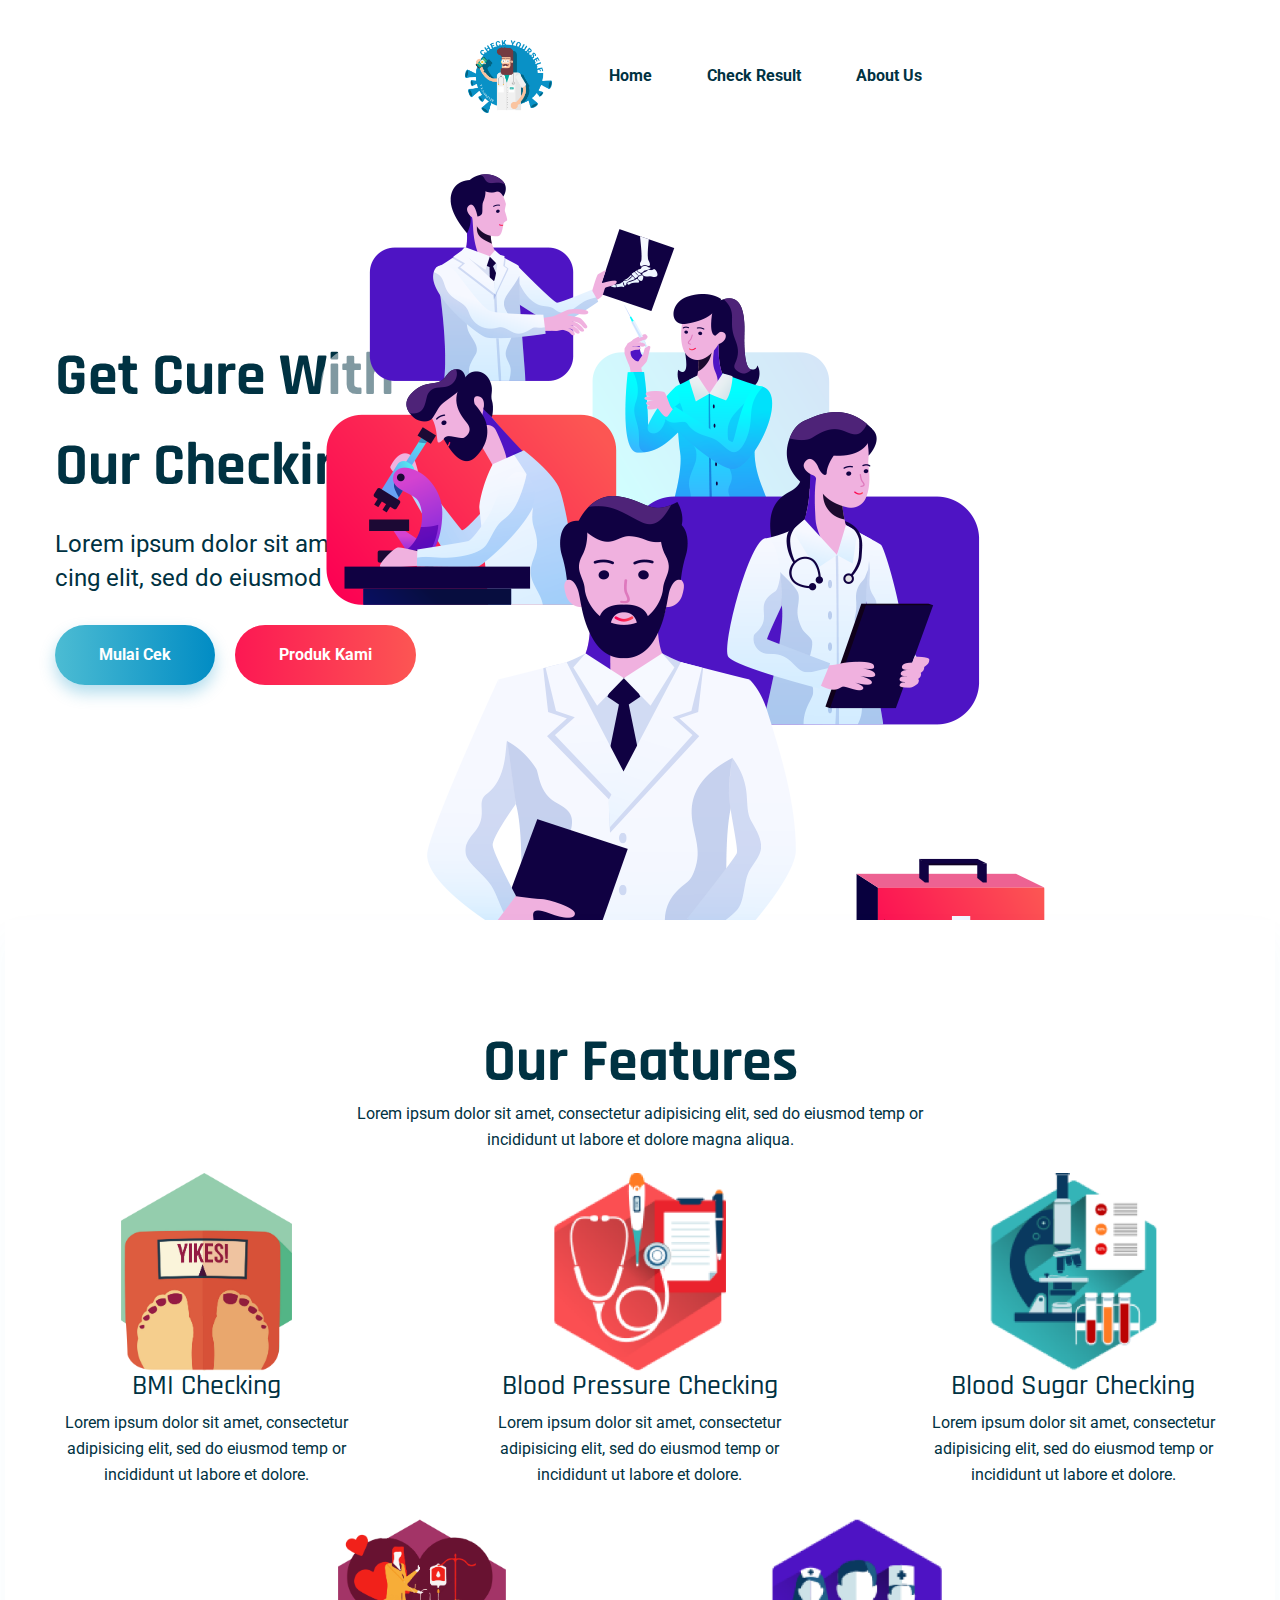
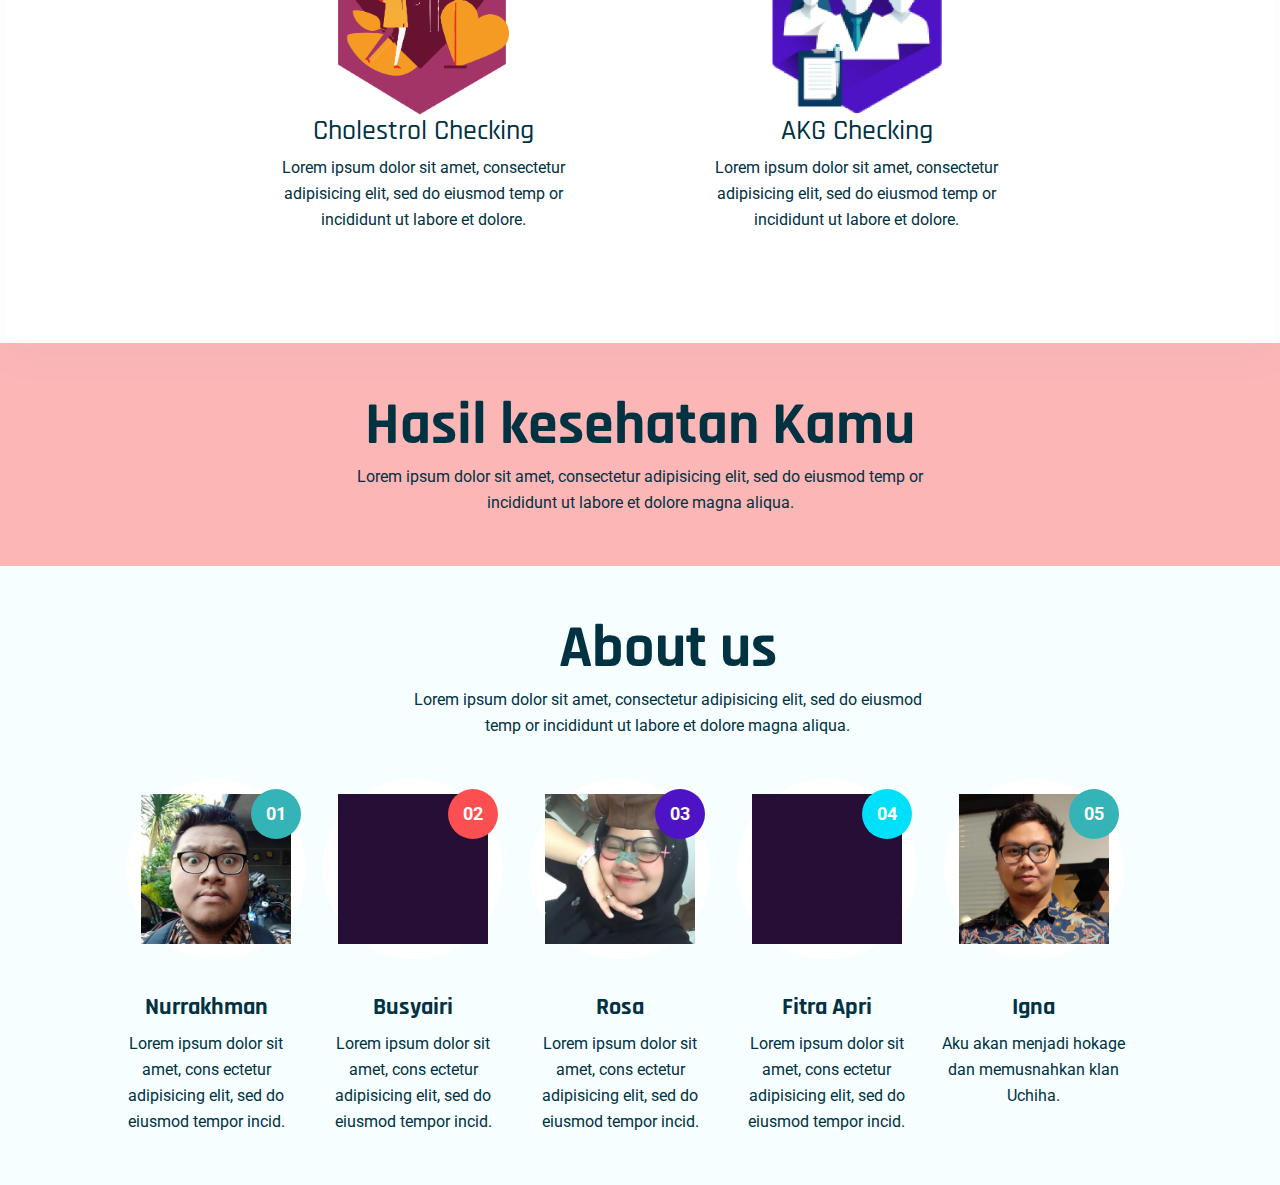
==== commit b054f03f: "frontend2" ====
--- a/template/index.html
+++ b/template/index.html
@@ -10,74 +10,26 @@
 
     <!--====== Title ======-->
     <title>CHECK YOURSELF</title>
-
     <!--====== Favicon ======-->
-    <link rel="shortcut icon" href="assets/images/logo/favicon.png" type="images/x-icon" />
+    <link rel="shortcut icon" href="assets/images/logo.png" type="images/x-icon" />
 
     <!--====== CSS Here ======-->
     <link rel="stylesheet" href="assets/css/bootstrap.min.css">
-    <link rel="stylesheet" href="assets/css/animate.min.css">
-    <link rel="stylesheet" href="assets/css/font-awesome.min.css">
-    <link rel="stylesheet" href="assets/css/lightcase.css">
-    <link rel="stylesheet" href="assets/css/meanmenu.css">
-    <link rel="stylesheet" href="assets/css/nice-select.css">
+    <!-- <link rel="stylesheet" href="assets/css/animate.min.css">
+    <link rel="stylesheet" href="assets/css/font-awesome.min.css"> -->
     <link rel="stylesheet" href="assets/css/owl.carousel.min.css">
-    <link rel="stylesheet" href="assets/css/datepicker.min.css">
-    <link rel="stylesheet" href="assets/css/jquery-ui.min.css">
-    <link rel="stylesheet" href="assets/css/default.css">
+
     <link rel="stylesheet" href="assets/css/style.css">
-    <link rel="stylesheet" href="assets/css/responsive.css">
+   
 
 </head>
 
 <body>
-
     <!-- preloader  -->
     <div id="preloader">
         <div id="ctn-preloader" class="ctn-preloader">
             <div class="animation-preloader">
                 <div class="spinner"></div>
-                <div class="txt-loading">
-                    <span data-text-preloader="C" class="letters-loading">
-                        C
-                    </span>
-                    <span data-text-preloader="H" class="letters-loading">
-                        H
-                    </span>
-                    <span data-text-preloader="E" class="letters-loading">
-                        E
-                    </span>
-                    <span data-text-preloader="C" class="letters-loading">
-                        C
-                    </span>
-                    <span data-text-preloader="K" class="letters-loading">
-                        K
-                    </span>
-                    <span data-text-preloader="Y" class="letters-loading">
-                        Y
-                    </span>
-                    <span data-text-preloader="O" class="letters-loading">
-                        O
-                    </span>
-                    <span data-text-preloader="U" class="letters-loading">
-                        U
-                    </span>
-                    <span data-text-preloader="R" class="letters-loading">
-                        R
-                    </span>
-                    <span data-text-preloader="S" class="letters-loading">
-                        S
-                    </span>
-                    <span data-text-preloader="E" class="letters-loading">
-                        E
-                    </span>
-                    <span data-text-preloader="L" class="letters-loading">
-                        L
-                    </span>
-                    <span data-text-preloader="F" class="letters-loading">
-                        F
-                    </span>
-                </div>
             </div>
             <div class="loader">
                 <div class="row">
@@ -105,7 +57,7 @@
             <div class="row align-items-center">
                 <div class="col-xl-3 col-lg-3">
                     <a href="index.html" class="site-logo">
-                        <img src="assets/images/logo/logo.png" alt="">
+                        <img style="max-width: 30%; margin-left: 450px;" src="assets/images/logo.png" alt="">
                     </a>
                     <div class="mobile-menu"></div>
                 </div>
@@ -113,10 +65,11 @@
                     <div class="mainmenu">
                         <nav id="mobile-menu">
                             <ul style="margin-left: 250px">
-                                <li><a href="#0">Home +</a>
+                                <li><a href="#menuKesehatan">Home </a>
                                 </li>
-                                <li><a href="#features">Features +</a></li>
-                                <li><a href="#about">About Us +</a>
+                                <li><a href="#cekResult">Check Result</a>
+                                </li>
+                                <li><a href="#aboutUs">About Us</a>
                                 </li>
                             </ul>
                         </nav>
@@ -139,8 +92,8 @@
                         <p>Lorem ipsum dolor sit amet, consectetur adipisi <br>
                             cing elit, sed do eiusmod tempor incidid.</p>
                         <div class="hero-buttons">
-                            <a href="#" class="site-btn">Our Departments</a>
-                            <a href="#" class="site-btn red">Learn More</a>
+                            <a href="#form" class="site-btn">Mulai cek</a>
+                            <a href="#menuKesehatan" class="site-btn red">Produk Kami</a>
                         </div>
                     </div>
                 </div>
@@ -152,10 +105,11 @@
     </section>
     <!-- Hero area end -->
 
+
     <!-- feature area start -->
-    <section class="feature-area pb-120" id="features">
+    <section id='menuKesehatan' class="feature-area pb-120">
         <div class="container feature-container">
-            <div class="row justify-content-center">
+            <div style="margin-bottom: 20px;" class="row justify-content-center">
                 <div class="col-lg-6 col-md-8 col-sm-10 text-center">
                     <div class="section-heading mb-70">
                         <h2 class="section-title shape">Our Features</h2>
@@ -164,35 +118,80 @@
                     </div>
                 </div>
             </div>
+            <!-- BMI Checking -->
             <div class="row justify-content-center mt-none-50">
+                <div style="margin-bottom: 10px;" class="col-xl-4 col-lg-6 col-md-6 col-sm-8 mt-50 text-center">
+                    <div class="single-feature-box">
+
+                        <div class="icon">
+                            <img style="max-width: 50%;" src="assets/images/bmi.png" alt="">
+                        </div>
+                        <div class="content">
+                            <h3 class="title">BMI Checking</h3>
+                            <p>Lorem ipsum dolor sit amet, consectetur adipisicing elit, sed do eiusmod temp
+                                or incididunt ut labore et dolore.</p>
+                        </div>
+                    </div>
+                </div>
+                 <!-- Blood Pressure -->
                 <div class="col-xl-4 col-lg-6 col-md-6 col-sm-8 mt-50 text-center">
                     <div class="single-feature-box">
                         <div class="icon">
-                            <img src="assets/images/icons/feature-icon-01.png" alt="">
-                        </div>
-                        <div class="content">
-                            <h3 class="title">BMI Checking</h3>
-                            <p>Lorem ipsum dolor sit amet, consectetur adipisicing elit, sed do eiusmod temp
-                                or incididunt ut labore et dolore.</p>
-                        </div>
-                    </div>
-                </div>
+                            <img style="max-width: 50%;" src="assets/images/tekananDarah.png" alt="">
+                        </div>
+                        <div class="content">
+                            <h3 class="title">Blood Pressure Checking</h3>
+                            <p>Lorem ipsum dolor sit amet, consectetur adipisicing elit, sed do eiusmod temp
+                                or incididunt ut labore et dolore.</p>
+                        </div>
+                    </div>
+                </div>
+                <!-- Blood Sugar -->
                 <div class="col-xl-4 col-lg-6 col-md-6 col-sm-8 mt-50 text-center">
                     <div class="single-feature-box">
                         <div class="icon">
-                            <img src="assets/images/icons/feature-icon-02.png" alt="">
-                        </div>
-                        <div class="content">
-                            <h3 class="title">Blood Pressure Checking</h3>
-                            <p>Lorem ipsum dolor sit amet, consectetur adipisicing elit, sed do eiusmod temp
-                                or incididunt ut labore et dolore.</p>
-                        </div>
-                    </div>
-                </div>
+                            <img style="max-width: 50%;" src="assets/images/gulaDarah.png" alt="">
+                        </div>
+                        <div class="content">
+                            <h3 class="title">Blood Sugar Checking</h3>
+                            <p>Lorem ipsum dolor sit amet, consectetur adipisicing elit, sed do eiusmod temp
+                                or incididunt ut labore et dolore.</p>
+                        </div>
+                    </div>
+                </div>
+            </div>
+            <!-- baris baru ke dua -->
+            <!-- Cholestrol  -->
+            <div style="margin-top: 20px;" class="row justify-content-center mt-50">
                 <div class="col-xl-4 col-lg-6 col-md-6 col-sm-8 mt-50 text-center">
                     <div class="single-feature-box">
                         <div class="icon">
-                            <img src="assets/images/icons/feature-icon-03.png" alt="">
+                            <img style="max-width: 50%;" src="assets/images/kolestrol.png" alt="">
+                        </div>
+                        <div class="content">
+                            <h3 class="title">Cholestrol Checking</h3>
+                            <p>Lorem ipsum dolor sit amet, consectetur adipisicing elit, sed do eiusmod temp
+                                or incididunt ut labore et dolore.</p>
+                        </div>
+                    </div>
+                </div>
+                <!-- AKG -->
+                <div class="col-xl-4 col-lg-6 col-md-6 col-sm-8 mt-50 text-center">
+                    <div class="single-feature-box">
+                        <div class="icon">
+                            <img style="max-width: 50%;" src="assets/images/akg.png" alt="">
+                        </div>
+                        <div class="content">
+                            <h3 class="title">AKG Checking</h3>
+                            <p>Lorem ipsum dolor sit amet, consectetur adipisicing elit, sed do eiusmod temp
+                                or incididunt ut labore et dolore.</p>
+                        </div>
+                    </div>
+                </div>
+                <!-- <div class="col-xl-4 col-lg-6 col-md-6 col-sm-8 mt-50 text-center">
+                    <div class="single-feature-box">
+                        <div class="icon">
+                            <img src="assets/images/gulaDarah.png" alt="">
                         </div>
                         <div class="content">
                             <h3 class="title">Blood Sugar Checking</h3>
@@ -200,54 +199,32 @@
                                 or incididunt ut labore et dolore.</p>
                         </div>
                     </div>
-                </div>
-            </div>
-            <div class="row justify-content-center mt-50">
-                <div class="col-xl-4 col-lg-6 col-md-6 col-sm-8 mt-50 text-center">
-                    <div class="single-feature-box">
-                        <div class="icon">
-                            <img src="assets/images/icons/feature-icon-01.png" alt="">
-                        </div>
-                        <div class="content">
-                            <h3 class="title">Cholestrol Checking</h3>
-                            <p>Lorem ipsum dolor sit amet, consectetur adipisicing elit, sed do eiusmod temp
-                                or incididunt ut labore et dolore.</p>
-                        </div>
-                    </div>
-                </div>
-                <div class="col-xl-4 col-lg-6 col-md-6 col-sm-8 mt-50 text-center">
-                    <div class="single-feature-box">
-                        <div class="icon">
-                            <img src="assets/images/icons/feature-icon-02.png" alt="">
-                        </div>
-                        <div class="content">
-                            <h3 class="title">AKG Checking</h3>
-                            <p>Lorem ipsum dolor sit amet, consectetur adipisicing elit, sed do eiusmod temp
-                                or incididunt ut labore et dolore.</p>
-                        </div>
-                    </div>
-                </div>
-                <div class="col-xl-4 col-lg-6 col-md-6 col-sm-8 mt-50 text-center">
-                    <div class="single-feature-box">
-                        <div class="icon">
-                            <img src="assets/images/icons/feature-icon-03.png" alt="">
-                        </div>
-                        <div class="content">
-                            <h3 class="title">Blood Sugar Checking</h3>
-                            <p>Lorem ipsum dolor sit amet, consectetur adipisicing elit, sed do eiusmod temp
-                                or incididunt ut labore et dolore.</p>
-                        </div>
-                    </div>
-                </div>
+                </div> -->
             </div>
         </div>
     </section>
     <!-- feature area end -->
 
-    <!-- about area start -->
-    <section class="department-area bg-2 pt-110 pb-110" id="about">
+    <!-- result untuk hasil -->
+    <section id='cekResult' style="padding-top:50px; padding-bottom:50px; background-color:rgb(253, 182, 182);" id="aboutUs" class="department-area bg-2 pt-110 pb-110">
         <div class="container">
             <div class="row justify-content-center">
+                <div class="col-lg-6 col-md-8 text-center">
+                    <div class="section-heading mb-70">
+                        <h2 class="section-title shape">Hasil kesehatan Kamu</h2>
+                        <p>Lorem ipsum dolor sit amet, consectetur adipisicing elit, sed do eiusmod temp
+                            or incididunt ut labore et dolore magna aliqua.</p>
+                    </div>
+                </div>
+            </div>
+        </div>
+    </section>
+    <!-- result selesai -->
+
+    <!-- about area start -->
+    <section style="padding-top:50px;  padding-bottom:50px" id="aboutUs" class="department-area bg-2 pt-110 pb-110">
+        <div class="container" style="padding-left: 70px;">
+            <div  class="row justify-content-center">
                 <div class="col-lg-6 col-md-8 text-center">
                     <div class="section-heading mb-70">
                         <h2 class="section-title shape">About us</h2>
@@ -258,9 +235,9 @@
             </div>
             <div class="row mt-none-50">
                 <div class="col-xl-2 col-lg-6 col-md-6 ml-3 mt-50 text-center">
-                    <div class="single-department">
-                        <div class="thumb">
-                            <img src="assets/images/team/department-01.png" alt="">
+                    <div class="single-department small-box">
+                        <div class="thumb">
+                            <img src="assets/images/about_us/Nurrakhman.png" alt="">
                             <span class="count bg-1">01</span>
                         </div>
                         <div class="content">
@@ -270,10 +247,10 @@
                         </div>
                     </div>
                 </div>
-                <div class="col-xl-2 col-lg-4 col-md-4 ml-3 mt-50 text-center">
-                    <div class="single-department small-box">
-                        <div class="thumb">
-                            <img src="assets/images/team/department-02.png" alt="">
+                <div style="padding: 0px" class="col-xl-2 col-lg-4 col-md-4 ml-3 mt-50 text-center">
+                    <div class="single-department small-box">
+                        <div class="thumb">
+                            <img src="assets/images/about_us/belum-ada.png" alt="">
                             <span class="count bg-2">02</span>
                         </div>
                         <div class="content">
@@ -283,10 +260,10 @@
                         </div>
                     </div>
                 </div>
-                <div class="col-xl-2 col-lg-4 col-md-4 ml-3 mt-50 text-center">
-                    <div class="single-department">
-                        <div class="thumb">
-                            <img src="assets/images/team/department-03.png" alt="">
+                <div style="padding: 0px" class="col-xl-2 col-lg-4 col-md-4 ml-3 mt-50 text-center">
+                    <div class="single-department small-box">
+                        <div class="thumb">
+                            <img src="assets/images/about_us/rosa.png" alt="">
                             <span class="count bg-3">03</span>
                         </div>
                         <div class="content">
@@ -296,10 +273,10 @@
                         </div>
                     </div>
                 </div>
-                <div class="col-xl-2 col-lg-4 col-md-4 ml-3 mt-50 text-center">
-                    <div class="single-department small-box">
-                        <div class="thumb">
-                            <img src="assets/images/team/department-04.png" alt="">
+                <div style="padding: 0px" class="col-xl-2 col-lg-4 col-md-4 ml-3 mt-50 text-center">
+                    <div class="single-department small-box">
+                        <div class="thumb">
+                            <img src="assets/images/about_us/belum-ada.png" alt="">
                             <span class="count bg-4">04</span>
                         </div>
                         <div class="content">
@@ -309,15 +286,15 @@
                         </div>
                     </div>
                 </div>
-                <div class="col-xl-2 col-lg-4 col-md-4 ml-3 mt-50 text-center">
-                    <div class="single-department">
-                        <div class="thumb">
-                            <img src="assets/images/team/department-03.png" alt="">
+                <div style="padding: 0px" class="col-xl-2 col-lg-4 col-md-4 ml-3 mt-50 text-center">
+                    <div class="single-department small-box">
+                        <div class="thumb">
+                            <img src="assets/images/about_us/igna.png" alt="igna">
                             <span class="count bg-5">05</span>
                         </div>
                         <div class="content">
                             <h4 class="title">Igna</h4>
-                            <p>Lorem ipsum dolor sit amet, cons ectetur adipisicing elit, sed do eiusmod tempor incid.
+                            <p>Aku akan menjadi hokage dan memusnahkan klan Uchiha.
                             </p>
                         </div>
                     </div>
@@ -327,365 +304,11 @@
     </section>
     <!-- about area end -->
 
-    <!-- form akg area start -->
-    <div class="contact-area pt-110 pb-110 bg_img" data-overlay="94"
-        data-background="assets/images/bg/contact-bg-1.jpg">
-        <div class="container">
-            <div class="row">
-                <div class="col-lg-12">
-                    <div class="row">
-                        <div class="col-lg-8">
-                            <div class="tab-content" id="myTabContent">
-                                <div class="tab-pane fade active show" id="appointment" role="tabpanel"
-                                    aria-labelledby="appointment-tab">
-                                    <div class="contact-form">
-                                        <h3 class="text-center mb-60">Check your AKG here</h3>
-                                        <form action="#">
-                                            <div class="row">
-                                                <div class="col">
-                                                    <div class="form-group">
-                                                        <input type="text" placeholder="Enter your name">
-                                                        <span class="icon"><i class="fas fa-venus-mars"></i></span>
-                                                    </div>
-                                                </div>
-                                                <div class="col">
-                                                    <div class="form-group">
-                                                        <select name="gender">
-                                                            <option data-display="Select Gender">Select Gender
-                                                            </option>
-                                                            <option value="true">Female</option>
-                                                            <option value="false">Male</option>
-                                                        </select>
-                                                    </div>
-                                                </div>
-                                            </div>
-                                            <div class="row">
-                                                <div class="col">
-                                                    <div class="form-group">
-                                                        <input type="number" placeholder="Enter your age">
-                                                        <span class="icon"><i class="fas fa-child"></i><span>
-                                                    </div>
-                                                </div>
-                                                <div class="col">
-                                                    <div class="form-group">
-                                                        <input type="number" placeholder="Enter your weight">
-                                                        <span class="icon"><i class="fas fa-weight"></i></span>
-                                                    </div>
-                                                </div>
-                                            </div>
-                                            <div class="row">
-                                                <div class="col">
-                                                    <div class="form-group">
-                                                        <input type='number' placeholder="Enter your height">
-                                                        <span class="icon"><i class="fas fa-arrows-alt-v"></i></span>
-                                                    </div>
-                                                </div>
-                                                <div class="col">
-                                                    <div class="form-group">
-                                                        <input type="number" placeholder="Enter your intensity">
-                                                        <span class="icon"><i class="fas fa-wheelchair"></i></span>
-                                                    </div>
-                                                </div>
-                                            </div>
-                                            <div class="row justify-content-center">
-                                                <div class="col-lg-4 text-center">
-                                                    <a href="#" class="site-btn red">Submit</a>
-                                                </div>
-                                            </div>
-                                        </form>
-                                    </div>
-                                </div>
-                            </div>
-                        </div>
-                        <div class="col-lg-4 illustration">
-                            <div class="tab-content" id="myTabContent">
-                                <div class="tab-pane fade active show" id="appointment" role="tabpanel"
-                                    aria-labelledby="appointment-tab">
-                                    <div class="contact-form">
-                                        <div class="col">
-                                            <img src="assets/images/ilustration/ilustration-2.png" alt="">
-                                        </div>
-                                        <div class="row">
-                                            <p class="result mb-130 mt-20 text-center">
-                                                INI RESULT
-                                            </p>
-                                        </div>
-                                    </div>
-                                </div>
-                            </div>
-                        </div>
-                    </div>
-                </div>
-            </div>
-        </div>
-    </div>
-    <!-- form akg area end -->
-
-    <!-- form blood sugar area start -->
-    <div class="contact-area pt-110 pb-110 bg_img" data-overlay="94"
-        data-background="assets/images/bg/contact-bg-1.jpg">
-        <div class="container">
-            <div class="row">
-                <div class="col-lg-12">
-                    <div class="row">
-                        <div class="col-lg-8">
-                            <div class="tab-content" id="myTabContent">
-                                <div class="tab-pane fade active show" id="appointment" role="tabpanel"
-                                    aria-labelledby="appointment-tab">
-                                    <div class="contact-form">
-                                        <h3 class="text-center mb-60">Check your blood sugar here</h3>
-                                        <form action="#">
-                                            <div class="row">
-                                                <div class="form-group">
-                                                    <input type="text" id="name" name="name"
-                                                        placeholder="Enter your name">
-                                                    <span class="icon"><i class="fas fa-venus-mars"></i></span>
-                                                </div>
-                                                <div class="form-group">
-                                                    <input type="number" id="name" name="age"
-                                                        placeholder="Enter your age">
-                                                    <span class="icon"><i class="fas fa-child"></i><span>
-                                                </div>
-                                                <div class="form-group">
-                                                    <input name="blood_sugar" id="blood_sugar" type="number"
-                                                        placeholder="Enter your blood sugar">
-                                                    <span class="icon"><i class="fas fa-cookie-bite"></i></span>
-                                                </div>
-                                            </div>
-                                            <div class="row justify-content-center">
-                                                <div class="col-lg-4 text-center">
-                                                    <a href="#" class="site-btn red">Submit</a>
-                                                </div>
-                                            </div>
-                                        </form>
-                                    </div>
-                                </div>
-                            </div>
-                        </div>
-                        <div class="col-lg-4 illustration">
-                            <div class="tab-content" id="myTabContent">
-                                <div class="tab-pane fade active show" id="appointment" role="tabpanel"
-                                    aria-labelledby="appointment-tab">
-                                    <div class="contact-form">
-                                        <div class="col">
-                                            <img src="assets/images/ilustration/ilustration-2.png" alt="">
-                                        </div>
-                                        <div class="row">
-                                            <p class="result mb-130 mt-20 text-center">
-                                                INI RESULT
-                                            </p>
-                                        </div>
-                                    </div>
-                                </div>
-                            </div>
-                        </div>
-                    </div>
-                </div>
-            </div>
-        </div>
-    </div>
-    <!-- form blood sugar area end -->
-
-    <!-- form blood pressure area start -->
-    <div class="contact-area pt-110 pb-110 bg_img" data-overlay="94"
-        data-background="assets/images/bg/contact-bg-1.jpg">
-        <div class="container">
-            <div class="row">
-                <div class="col-lg-12">
-                    <div class="row">
-                        <div class="col-lg-8">
-                            <div class="tab-content" id="myTabContent">
-                                <div class="tab-pane fade active show" id="appointment" role="tabpanel"
-                                    aria-labelledby="appointment-tab">
-                                    <div class="contact-form">
-                                        <h3 class="text-center mb-60">Check your blood pressure here</h3>
-                                        <form action="#">
-                                            <div class="row">
-                                                <div class="form-group">
-                                                    <input type="text" placeholder="Enter your name">
-                                                    <span class="icon"><i class="fas fa-venus-mars"></i></span>
-                                                </div>
-                                                <div class="form-group">
-                                                    <input type="number" placeholder="Enter your diastolik">
-                                                    <span class="icon"><i class="fas fa-heartbeat"></i><span>
-                                                </div>
-                                                <div class="form-group">
-                                                    <input type="number" placeholder="Enter your sistolik">
-                                                    <span class="icon"><i class="fas fa-file-medical-alt"></i></span>
-                                                </div>
-                                            </div>
-                                            <div class="row justify-content-center">
-                                                <div class="col-lg-4 text-center">
-                                                    <a href="#" class="site-btn red">Submit</a>
-                                                </div>
-                                            </div>
-                                        </form>
-                                    </div>
-                                </div>
-                            </div>
-                        </div>
-                        <div class="col-lg-4 illustration">
-                            <div class="tab-content" id="myTabContent">
-                                <div class="tab-pane fade active show" id="appointment" role="tabpanel"
-                                    aria-labelledby="appointment-tab">
-                                    <div class="contact-form">
-                                        <div class="col">
-                                            <img src="assets/images/ilustration/ilustration-2.png" alt="">
-                                        </div>
-                                        <div class="row">
-                                            <p class="result mb-130 mt-20 text-center">
-                                                INI RESULT
-                                            </p>
-                                        </div>
-                                    </div>
-                                </div>
-                            </div>
-                        </div>
-                    </div>
-                </div>
-            </div>
-        </div>
-    </div>
-    <!-- form blood pressure area end -->
-
-
-    <!-- form BMI area start -->
-    <div class="contact-area pt-110 pb-110 bg_img" data-overlay="94"
-        data-background="assets/images/bg/contact-bg-1.jpg">
-        <div class="container">
-            <div class="row">
-                <div class="col-lg-12">
-                    <div class="row">
-                        <div class="col-lg-8">
-                            <div class="tab-content" id="myTabContent">
-                                <div class="tab-pane fade active show" id="appointment" role="tabpanel"
-                                    aria-labelledby="appointment-tab">
-                                    <div class="contact-form">
-                                        <h3 class="text-center mb-60">Check your BMI here</h3>
-                                        <form action="#">
-                                            <div class="row">
-                                                <div class="form-group">
-                                                    <input type="text" placeholder="Enter your name">
-                                                    <span class="icon"><i class="fas fa-venus-mars"></i></span>
-                                                </div>
-                                                <div class="form-group">
-                                                    <input type="number" placeholder="Enter your weight">
-                                                    <span class="icon"><i class="fas fa-weight"></i></span>
-                                                </div>
-                                                <div class="form-group">
-                                                    <input type='number' placeholder="Enter your height">
-                                                    <span class="icon"><i class="fas fa-arrows-alt-v"></i></span>
-                                                </div>
-                                            </div>
-                                            <div class="row justify-content-center">
-                                                <div class="col-lg-4 text-center">
-                                                    <a href="#" class="site-btn red">Submit</a>
-                                                </div>
-                                            </div>
-                                        </form>
-                                    </div>
-                                </div>
-                            </div>
-                        </div>
-
-                        <div class="col-lg-4 illustration">
-                            <div class="tab-content" id="myTabContent">
-                                <div class="tab-pane fade active show" id="appointment" role="tabpanel"
-                                    aria-labelledby="appointment-tab">
-                                    <div class="contact-form">
-                                        <div class="col">
-                                            <img src="assets/images/ilustration/ilustration-2.png" alt="">
-                                        </div>
-                                        <div class="row">
-                                            <p class="result mb-130 mt-20 text-center">
-                                                INI RESULT
-                                            </p>
-                                        </div>
-                                    </div>
-                                </div>
-                            </div>
-                        </div>
-                    </div>
-                </div>
-            </div>
-        </div>
-    </div>
-    <!-- form BMI area end -->
-
-    <!-- form cholestrol area start -->
-    <div class="contact-area pt-110 pb-110 bg_img" data-overlay="94"
-        data-background="assets/images/bg/contact-bg-1.jpg">
-        <div class="container">
-            <div class="row">
-                <div class="col-lg-12">
-                    <div class="row">
-                        <div class="col-lg-8">
-                            <div class="tab-content" id="myTabContent">
-                                <div class="tab-pane fade active show" id="appointment" role="tabpanel"
-                                    aria-labelledby="appointment-tab">
-                                    <div class="contact-form">
-                                        <h3 class="text-center mb-60">Check your Cholestrol here</h3>
-                                        <form action="#">
-                                            <div class="row">
-                                                <div class="form-group">
-                                                    <input type="text" placeholder="Enter your name">
-                                                    <span class="icon"><i class="fas fa-venus-mars"></i></span>
-                                                </div>
-                                                <div class="form-group">
-                                                    <input type="number" placeholder="Enter your cholesterol level">
-                                                    <span class="icon"><i class="fas fa-heartbeat"></i></span>
-                                                </div>
-                                                <div class="form-group">
-                                                    <input type='number' placeholder="Enter your blood pressure">
-                                                    <span class="icon"><i class="fas fa-heartbeat"></i></span>
-                                                </div>
-                                            </div>
-                                            <div class="row justify-content-center">
-                                                <div class="col-lg-4 text-center">
-                                                    <a href="#" class="site-btn red">Submit</a>
-                                                </div>
-                                            </div>
-                                        </form>
-                                    </div>
-                                </div>
-                            </div>
-                        </div>
-                        <div class="col-lg-4 illustration">
-                            <div class="tab-content" id="myTabContent">
-                                <div class="tab-pane fade active show" id="appointment" role="tabpanel"
-                                    aria-labelledby="appointment-tab">
-                                    <div class="contact-form">
-                                        <div class="col">
-                                            <img src="assets/images/ilustration/ilustration-2.png" alt="">
-                                        </div>
-                                        <div class="row">
-                                            <p class="result mb-130 mt-20 text-center">
-                                                INI RESULT
-                                            </p>
-                                        </div>
-                                    </div>
-                                </div>
-                            </div>
-                        </div>
-                    </div>
-                </div>
-            </div>
-        </div>
-    </div>
-    <!-- form cholestrol area end -->
+    <!-- contact area start -->
+    <!-- contact area end -->
 
     <!-- footer start -->
     <footer class="site-footer pt-100 pb-80">
-        <div class="container">
-            <div class="row">
-                <div class="row">
-                    <p class="center">Copyright
-                        <a href="https://themepure.net/cdn-cgi/l/email-protection"></a>
-                        <span>Example</span> - 2020
-                    </p>
-                </div>
-            </div>
-        </div>
     </footer>
     <!-- footer end -->
 
@@ -693,18 +316,18 @@
     <script data-cfasync="false" src="../../../cdn-cgi/scripts/5c5dd728/cloudflare-static/email-decode.min.js"></script>
     <script src="assets/js/jquery-2.2.4.min.js"></script>
     <script src="assets/js/bootstrap.min.js"></script>
-    <script src="assets/js/counterup.min.js"></script>
-    <script src="assets/js/datepicker.min.js"></script>
+    <!-- <script src="assets/js/counterup.min.js"></script> -->
+    <!-- <script src="assets/js/datepicker.min.js"></script>
     <script src="assets/js/datepicker.en.js"></script>
     <script src="assets/js/jquery-ui.min.js"></script>
     <script src="assets/js/jquery.nice-select.min.js"></script>
     <script src="assets/js/lightcase.js"></script>
-    <script src="assets/js/owl.carousel.min.js"></script>
-    <script src="assets/js/jquery.meanmenu.min.js"></script>
+    <script src="assets/js/owl.carousel.min.js"></script> -->
+    <!-- <script src="assets/js/jquery.meanmenu.min.js"></script>
     <script src="assets/js/imagesloaded.pkgd.min.js"></script>
-    <script src="assets/js/isotope.pkgd.min.js"></script>
-    <script src="assets/js/wow.min.js"></script>
-    <script src="assets/js/waypoint.js"></script>
+    <script src="assets/js/isotope.pkgd.min.js"></script> -->
+    <!-- <script src="assets/js/wow.min.js"></script>
+    <script src="assets/js/waypoint.js"></script> -->
     <script src="assets/js/main.js"></script>
 </body>
 
--- a/template/assets/css/style.css
+++ b/template/assets/css/style.css
@@ -1,48 +1,3 @@
-/*
-    Theme Name: Medixer - Medical and Health HTML5 Template
-    Author: Authore Name
-    Support: mail@gmail.com
-    Description: Medical and Health HTML5 Template
-    Version: 1.0
-*/
-
-/* CSS Index
------------------------------------
-1. Theme default css
-2. Header css
-3. Hero area css
-4. Slider css
-5. Feature css
-6. About css
-7. Depertment css
-8. Our-expert css
-9. Core feature css
-10. contact area css
-11. Video section css
-12. News css
-13. Footer css
-14. Service css
-15. Doctor carousel css
-16. Experience css
-17. Pricing css
-18. Blog css
-19. Newslater css
-20. Sponser-area css
-21. Time-schedule css
-22. Gallery css
-23. Testimonial css
-24. Breadcrumb css
-25. Counter-area css
-26. Our mission css
-27. Service carousel css
-28. Doctor details css
-29. Sidebar css
-30. Portfolio page css
-31. Skill widget css
-32. Contact page css
-33. Portfolio css
-*/
-
 /* 1. Theme default css */
 @import url("https://fonts.googleapis.com/css2?family=Rajdhani:wght@300;400;500;600;700&amp;display=swap");
 @import url("https://fonts.googleapis.com/css2?family=Roboto:ital,wght@0,300;0,400;0,500;0,700;0,900;1,300;1,400;1,500;1,700;1,900&amp;display=swap");
@@ -237,7 +192,6 @@
 
 .section-heading .section-title.shape::after,
 .section-heading .section-title.shape::before {
-	background: #34b4b7;
 	height: 20px;
 	width: 4px;
 	content: "";
@@ -1131,7 +1085,7 @@
 	background: #fff;
 }
 
-.single-feature-box .title {
+. .title {
 	font-weight: 700;
 	font-size: 30px;
 	margin-bottom: 15px;
@@ -1140,6 +1094,14 @@
 
 .single-feature-box {
 	padding: 0 30px;
+	
+}
+.single-feature-box:hover {
+	max-width: 80%;
+	padding: 0 30px;
+	color: maroon;
+	cursor: pointer;
+	
 }
 
 /* 6. About css */
@@ -7288,3 +7250,25 @@
     font: bold 2em "Poppins", sans-serif;
   }
 }
+
+
+
+.shop-now .shop {
+    position: absolute;
+    top: 0;
+    left: 0;
+    cursor: pointer;
+    transform: scale(1);
+	transition: .3s ease-in-out;
+}
+
+.shop-now:hover .shop2 {
+    transform: scale(1.1);
+    transition: 1.5s ease-in-out;
+}
+.shop-now:hover .shop {
+    display: inline;
+    opacity: 0;
+    transition: .5s ease;
+    transform: scale(1.3);
+}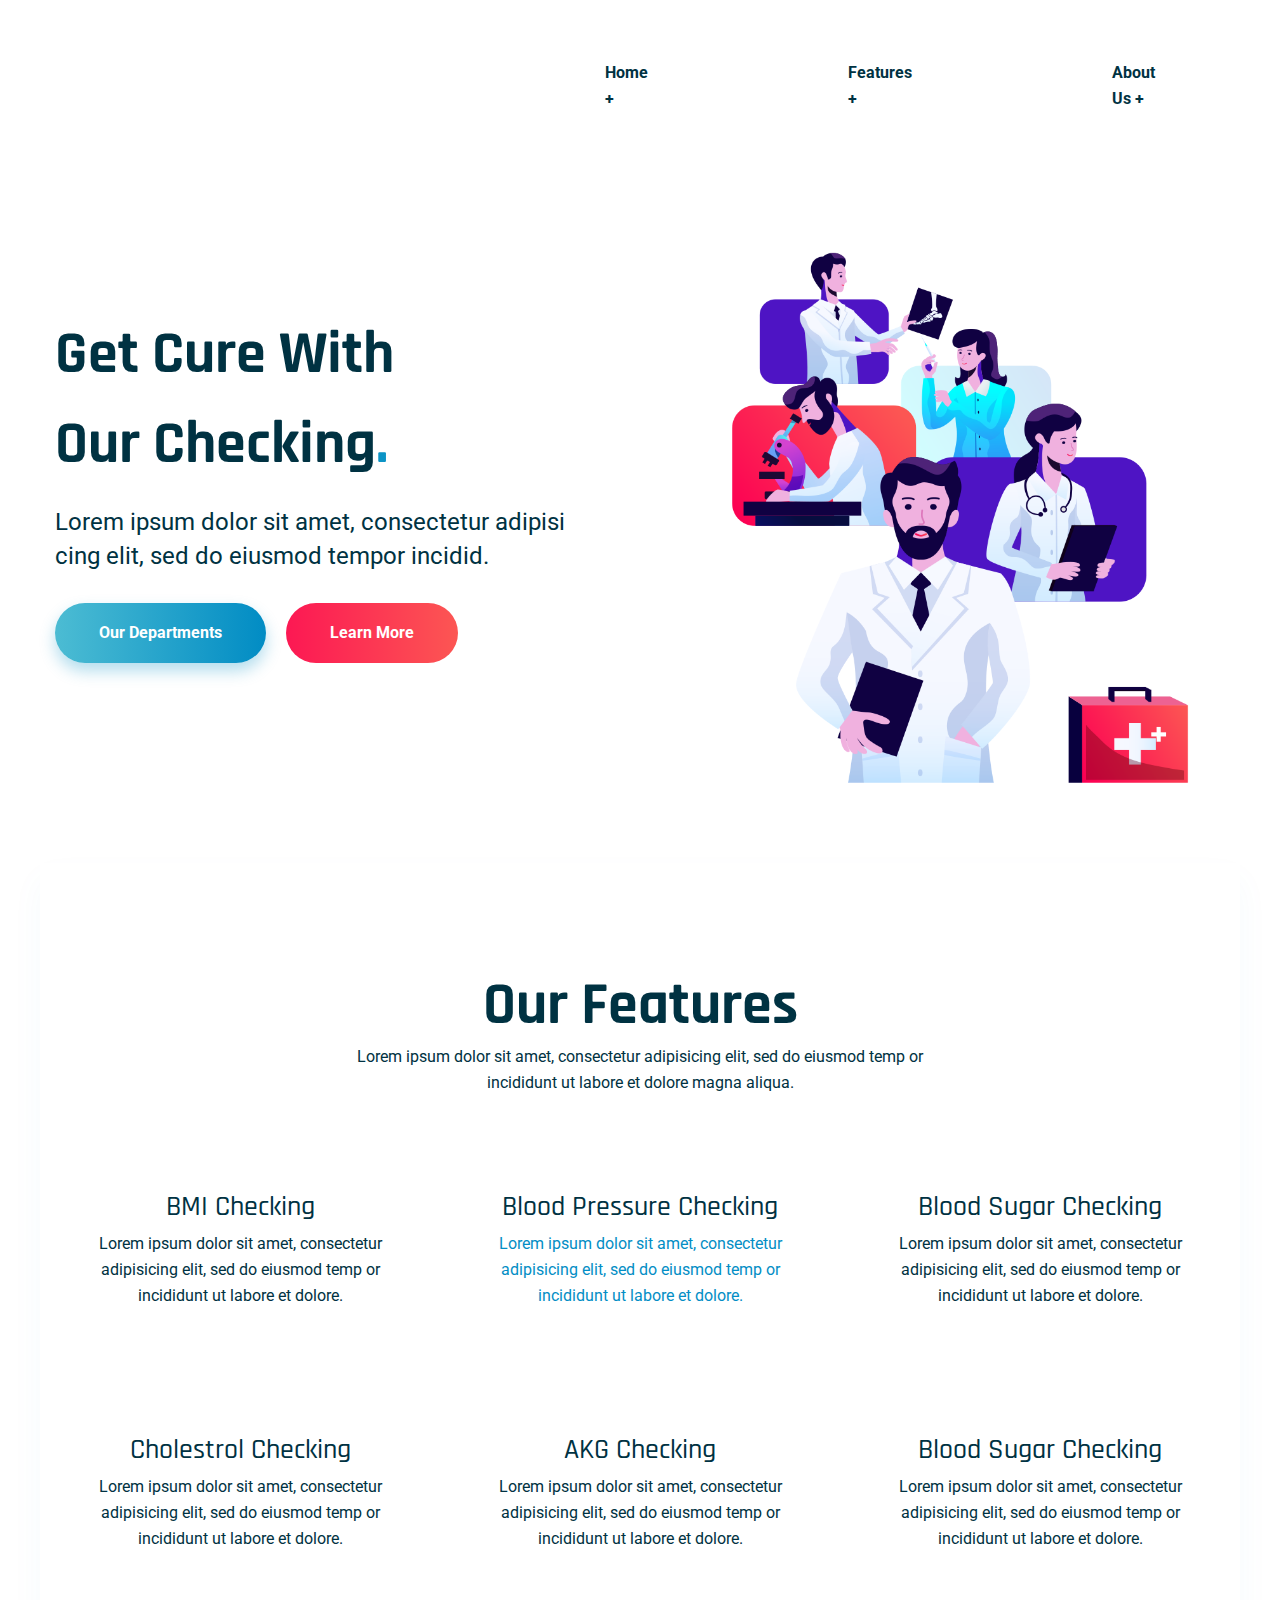
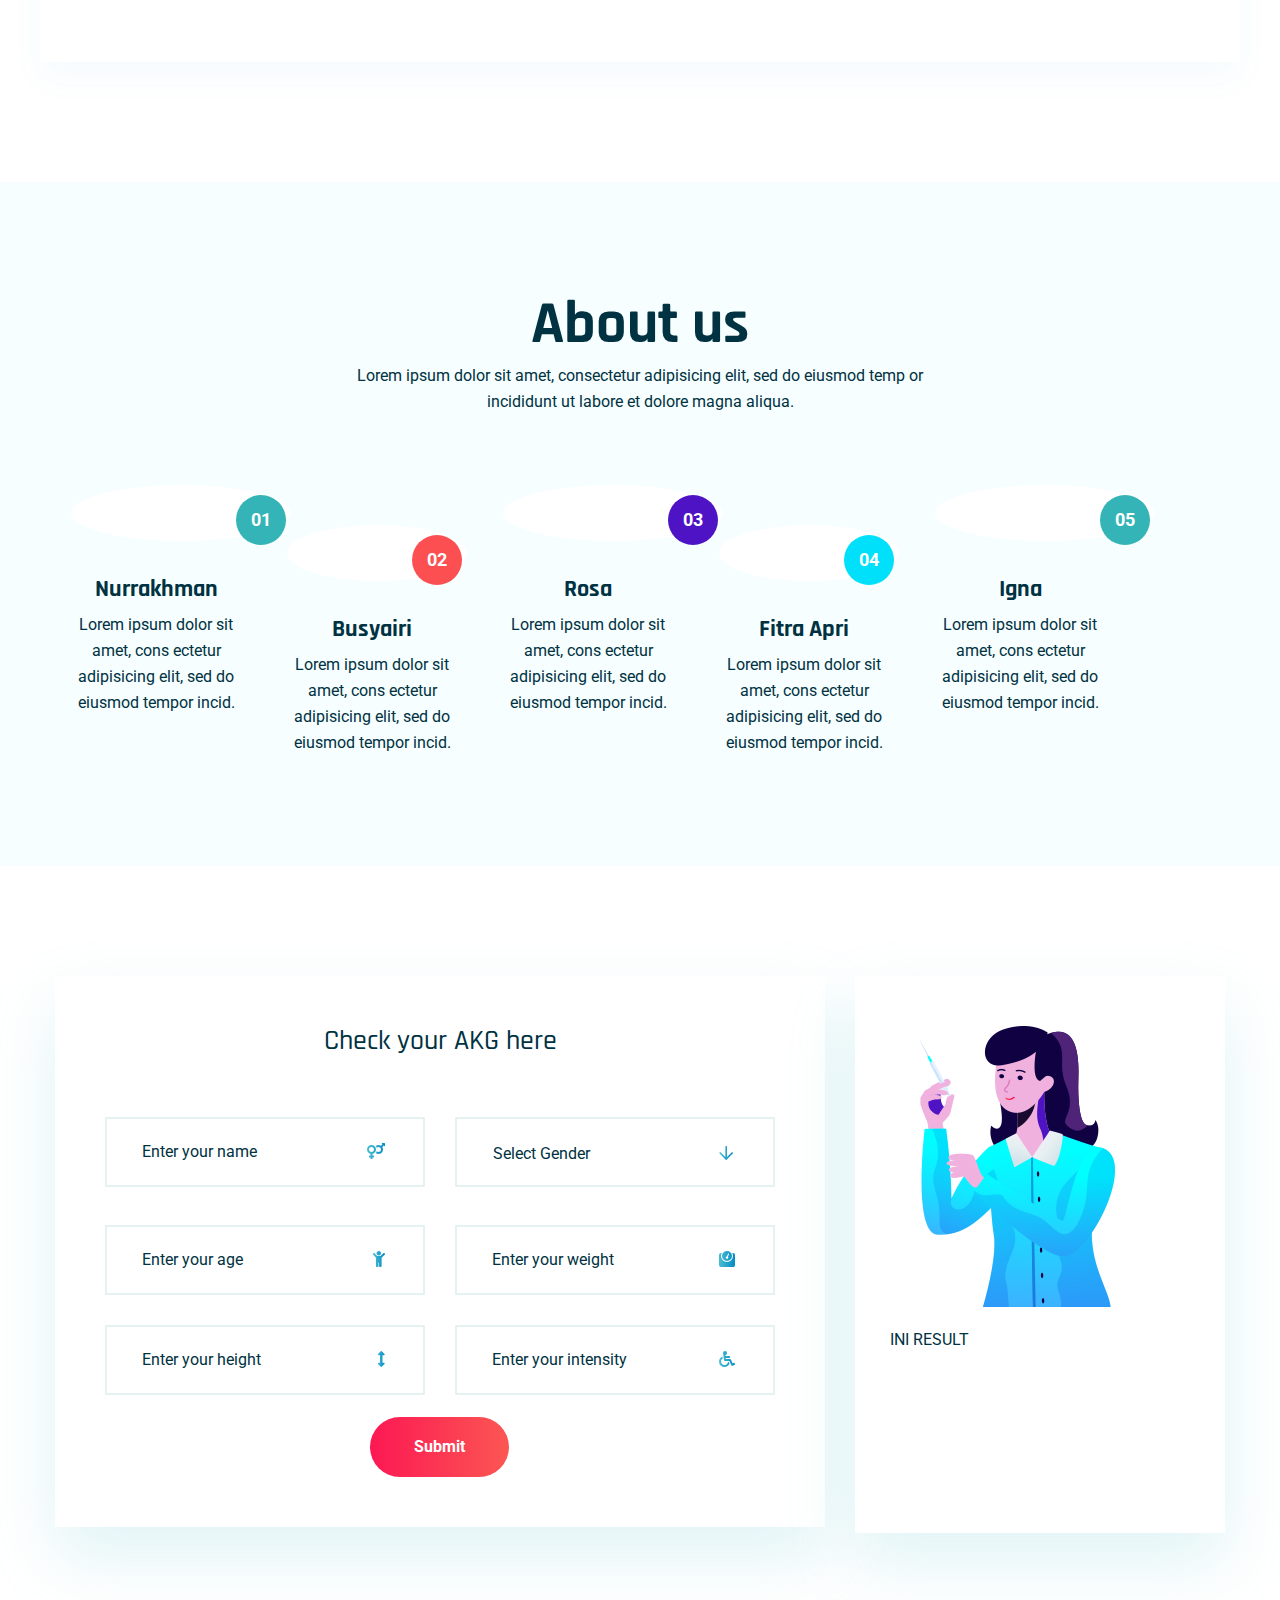
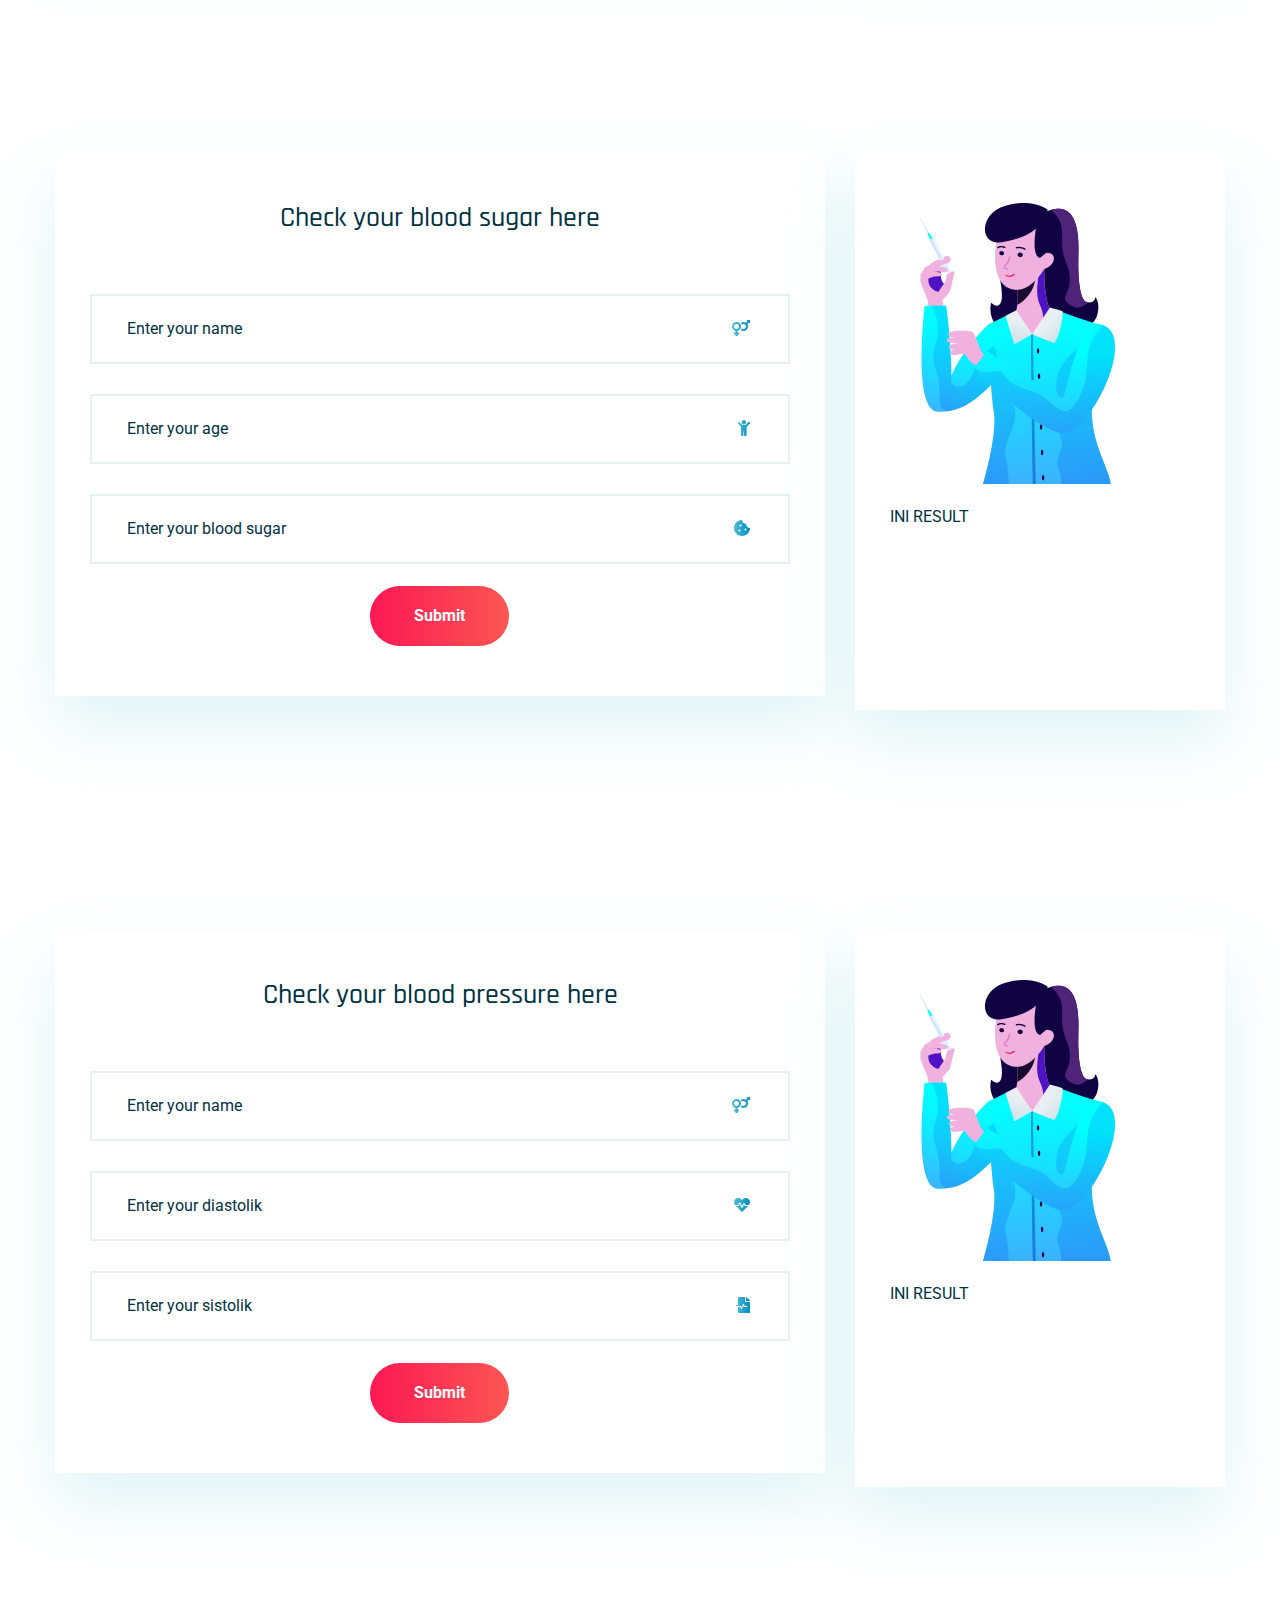
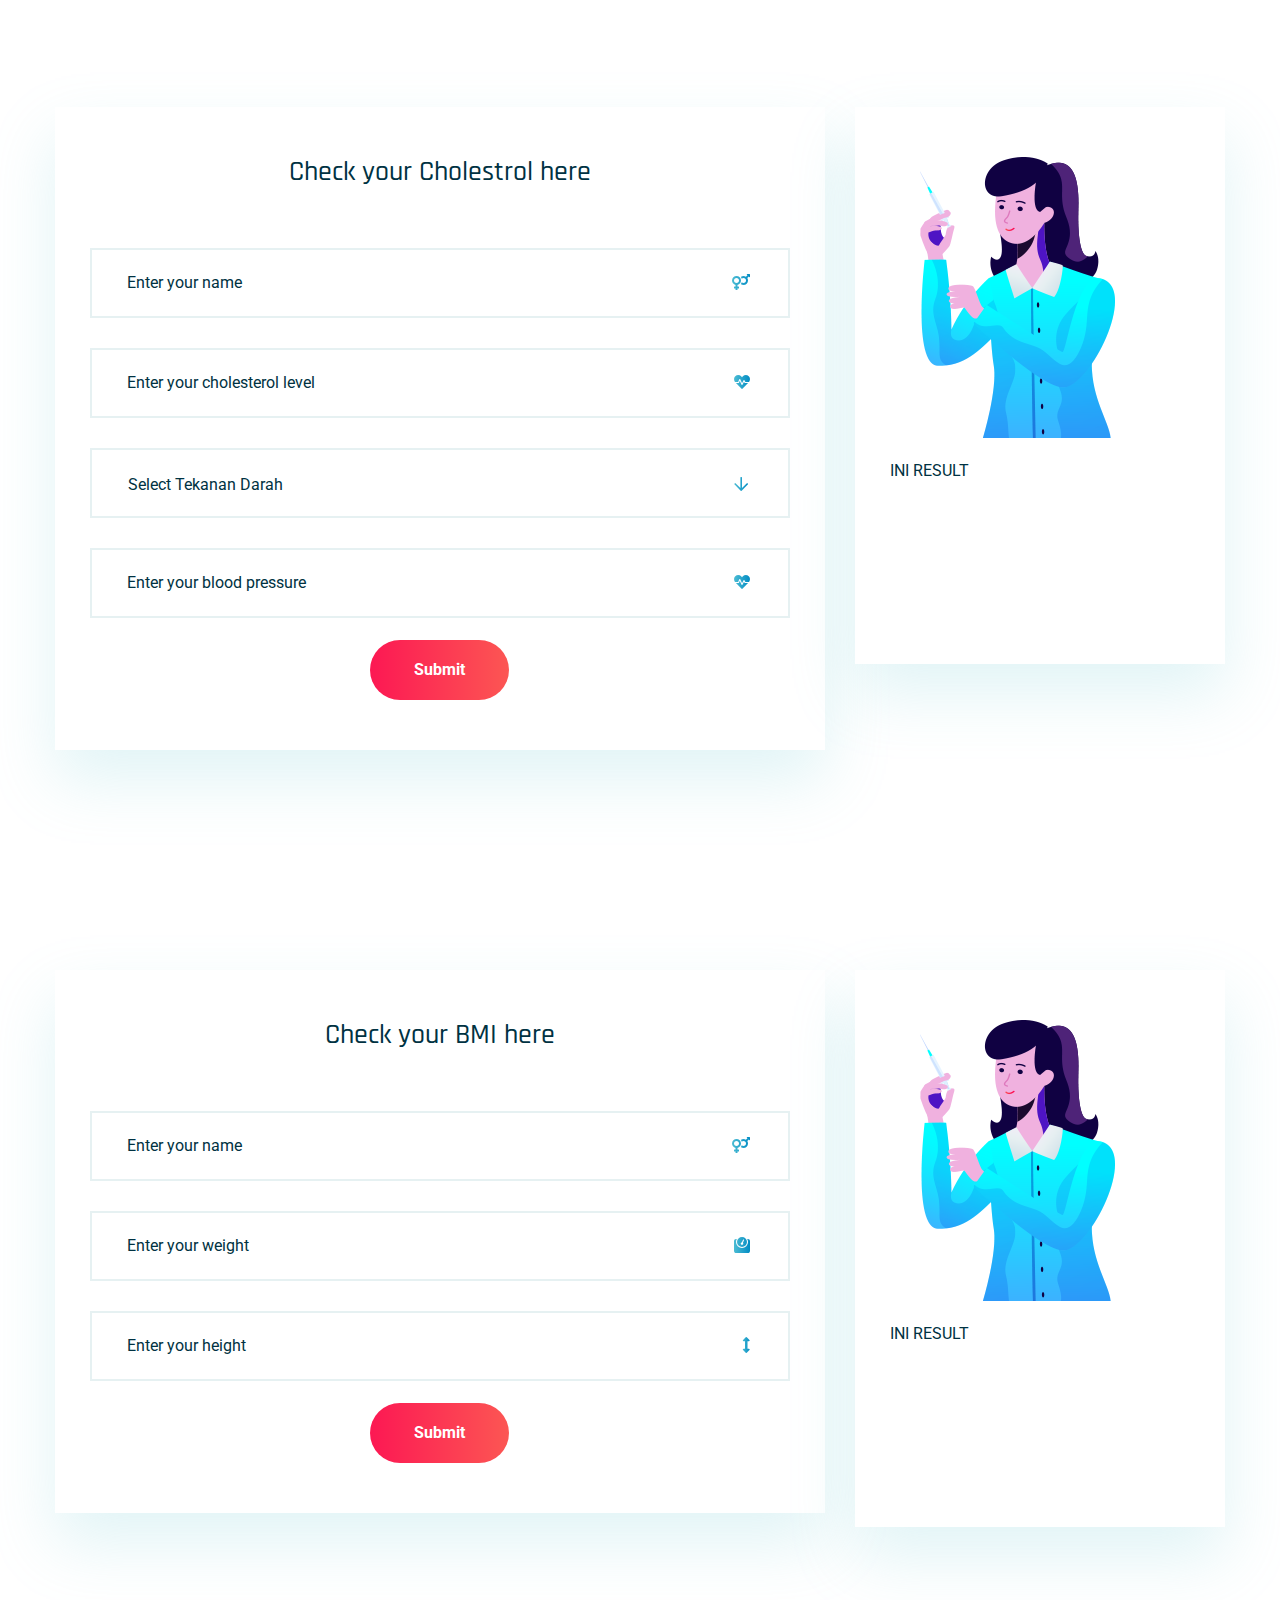
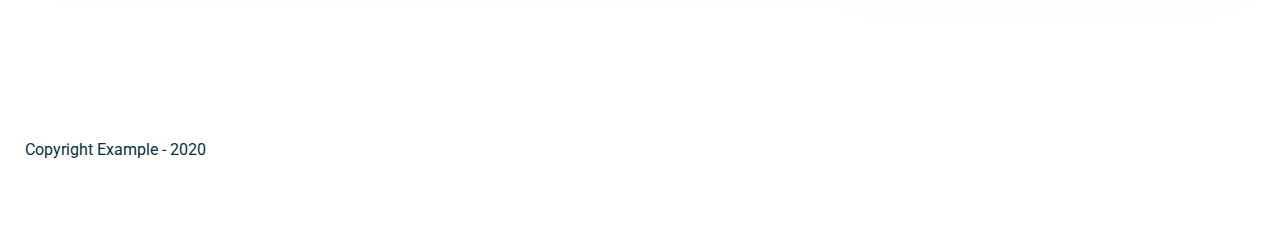
==== commit 5bc1ef39: "commit" ====
--- a/template/index.html
+++ b/template/index.html
@@ -10,26 +10,74 @@
 
     <!--====== Title ======-->
     <title>CHECK YOURSELF</title>
+
     <!--====== Favicon ======-->
-    <link rel="shortcut icon" href="assets/images/logo.png" type="images/x-icon" />
+    <link rel="shortcut icon" href="assets/images/logo/favicon.png" type="images/x-icon" />
 
     <!--====== CSS Here ======-->
     <link rel="stylesheet" href="assets/css/bootstrap.min.css">
-    <!-- <link rel="stylesheet" href="assets/css/animate.min.css">
-    <link rel="stylesheet" href="assets/css/font-awesome.min.css"> -->
+    <link rel="stylesheet" href="assets/css/animate.min.css">
+    <link rel="stylesheet" href="assets/css/font-awesome.min.css">
+    <link rel="stylesheet" href="assets/css/lightcase.css">
+    <link rel="stylesheet" href="assets/css/meanmenu.css">
+    <link rel="stylesheet" href="assets/css/nice-select.css">
     <link rel="stylesheet" href="assets/css/owl.carousel.min.css">
-
+    <link rel="stylesheet" href="assets/css/datepicker.min.css">
+    <link rel="stylesheet" href="assets/css/jquery-ui.min.css">
+    <link rel="stylesheet" href="assets/css/default.css">
     <link rel="stylesheet" href="assets/css/style.css">
-   
+    <link rel="stylesheet" href="assets/css/responsive.css">
 
 </head>
 
 <body>
+
     <!-- preloader  -->
     <div id="preloader">
         <div id="ctn-preloader" class="ctn-preloader">
             <div class="animation-preloader">
                 <div class="spinner"></div>
+                <div class="txt-loading">
+                    <span data-text-preloader="C" class="letters-loading">
+                        C
+                    </span>
+                    <span data-text-preloader="H" class="letters-loading">
+                        H
+                    </span>
+                    <span data-text-preloader="E" class="letters-loading">
+                        E
+                    </span>
+                    <span data-text-preloader="C" class="letters-loading">
+                        C
+                    </span>
+                    <span data-text-preloader="K" class="letters-loading">
+                        K
+                    </span>
+                    <span data-text-preloader="Y" class="letters-loading">
+                        Y
+                    </span>
+                    <span data-text-preloader="O" class="letters-loading">
+                        O
+                    </span>
+                    <span data-text-preloader="U" class="letters-loading">
+                        U
+                    </span>
+                    <span data-text-preloader="R" class="letters-loading">
+                        R
+                    </span>
+                    <span data-text-preloader="S" class="letters-loading">
+                        S
+                    </span>
+                    <span data-text-preloader="E" class="letters-loading">
+                        E
+                    </span>
+                    <span data-text-preloader="L" class="letters-loading">
+                        L
+                    </span>
+                    <span data-text-preloader="F" class="letters-loading">
+                        F
+                    </span>
+                </div>
             </div>
             <div class="loader">
                 <div class="row">
@@ -57,7 +105,7 @@
             <div class="row align-items-center">
                 <div class="col-xl-3 col-lg-3">
                     <a href="index.html" class="site-logo">
-                        <img style="max-width: 30%; margin-left: 450px;" src="assets/images/logo.png" alt="">
+                        <img src="assets/images/logo/logo.png" alt="">
                     </a>
                     <div class="mobile-menu"></div>
                 </div>
@@ -65,11 +113,10 @@
                     <div class="mainmenu">
                         <nav id="mobile-menu">
                             <ul style="margin-left: 250px">
-                                <li><a href="#menuKesehatan">Home </a>
+                                <li><a href="#0">Home +</a>
                                 </li>
-                                <li><a href="#cekResult">Check Result</a>
-                                </li>
-                                <li><a href="#aboutUs">About Us</a>
+                                <li><a href="#features">Features +</a></li>
+                                <li><a href="#about">About Us +</a>
                                 </li>
                             </ul>
                         </nav>
@@ -92,8 +139,8 @@
                         <p>Lorem ipsum dolor sit amet, consectetur adipisi <br>
                             cing elit, sed do eiusmod tempor incidid.</p>
                         <div class="hero-buttons">
-                            <a href="#form" class="site-btn">Mulai cek</a>
-                            <a href="#menuKesehatan" class="site-btn red">Produk Kami</a>
+                            <a href="#" class="site-btn">Our Departments</a>
+                            <a href="#" class="site-btn red">Learn More</a>
                         </div>
                     </div>
                 </div>
@@ -105,11 +152,10 @@
     </section>
     <!-- Hero area end -->
 
-
     <!-- feature area start -->
-    <section id='menuKesehatan' class="feature-area pb-120">
+    <section class="feature-area pb-120" id="features">
         <div class="container feature-container">
-            <div style="margin-bottom: 20px;" class="row justify-content-center">
+            <div class="row justify-content-center">
                 <div class="col-lg-6 col-md-8 col-sm-10 text-center">
                     <div class="section-heading mb-70">
                         <h2 class="section-title shape">Our Features</h2>
@@ -118,13 +164,11 @@
                     </div>
                 </div>
             </div>
-            <!-- BMI Checking -->
             <div class="row justify-content-center mt-none-50">
-                <div style="margin-bottom: 10px;" class="col-xl-4 col-lg-6 col-md-6 col-sm-8 mt-50 text-center">
+                <div class="col-xl-4 col-lg-6 col-md-6 col-sm-8 mt-50 text-center">
                     <div class="single-feature-box">
-
                         <div class="icon">
-                            <img style="max-width: 50%;" src="assets/images/bmi.png" alt="">
+                            <img src="assets/images/icons/feature-icon-01.png" alt="">
                         </div>
                         <div class="content">
                             <h3 class="title">BMI Checking</h3>
@@ -133,24 +177,62 @@
                         </div>
                     </div>
                 </div>
-                 <!-- Blood Pressure -->
+                <div class="col-xl-4 col-lg-6 col-md-6 col-sm-8 mt-50 text-center">
+                    <a href="#bloodPressureForm">
+                        <div class="single-feature-box">
+                            <div class="icon">
+                                <img src="assets/images/icons/feature-icon-02.png" alt="">
+                            </div>
+                            <div class="content">
+                                <h3 class="title">Blood Pressure Checking</h3>
+                                <p>Lorem ipsum dolor sit amet, consectetur adipisicing elit, sed do eiusmod temp
+                                    or incididunt ut labore et dolore.</p>
+                            </div>
+                        </div>
+                    </a>
+                </div>
                 <div class="col-xl-4 col-lg-6 col-md-6 col-sm-8 mt-50 text-center">
                     <div class="single-feature-box">
                         <div class="icon">
-                            <img style="max-width: 50%;" src="assets/images/tekananDarah.png" alt="">
-                        </div>
-                        <div class="content">
-                            <h3 class="title">Blood Pressure Checking</h3>
+                            <img src="assets/images/icons/feature-icon-03.png" alt="">
+                        </div>
+                        <div class="content">
+                            <h3 class="title">Blood Sugar Checking</h3>
                             <p>Lorem ipsum dolor sit amet, consectetur adipisicing elit, sed do eiusmod temp
                                 or incididunt ut labore et dolore.</p>
                         </div>
                     </div>
                 </div>
-                <!-- Blood Sugar -->
+            </div>
+            <div class="row justify-content-center mt-50">
                 <div class="col-xl-4 col-lg-6 col-md-6 col-sm-8 mt-50 text-center">
                     <div class="single-feature-box">
                         <div class="icon">
-                            <img style="max-width: 50%;" src="assets/images/gulaDarah.png" alt="">
+                            <img src="assets/images/icons/feature-icon-01.png" alt="">
+                        </div>
+                        <div class="content">
+                            <h3 class="title">Cholestrol Checking</h3>
+                            <p>Lorem ipsum dolor sit amet, consectetur adipisicing elit, sed do eiusmod temp
+                                or incididunt ut labore et dolore.</p>
+                        </div>
+                    </div>
+                </div>
+                <div class="col-xl-4 col-lg-6 col-md-6 col-sm-8 mt-50 text-center">
+                    <div class="single-feature-box">
+                        <div class="icon">
+                            <img src="assets/images/icons/feature-icon-02.png" alt="">
+                        </div>
+                        <div class="content">
+                            <h3 class="title">AKG Checking</h3>
+                            <p>Lorem ipsum dolor sit amet, consectetur adipisicing elit, sed do eiusmod temp
+                                or incididunt ut labore et dolore.</p>
+                        </div>
+                    </div>
+                </div>
+                <div class="col-xl-4 col-lg-6 col-md-6 col-sm-8 mt-50 text-center">
+                    <div class="single-feature-box">
+                        <div class="icon">
+                            <img src="assets/images/icons/feature-icon-03.png" alt="">
                         </div>
                         <div class="content">
                             <h3 class="title">Blood Sugar Checking</h3>
@@ -160,71 +242,14 @@
                     </div>
                 </div>
             </div>
-            <!-- baris baru ke dua -->
-            <!-- Cholestrol  -->
-            <div style="margin-top: 20px;" class="row justify-content-center mt-50">
-                <div class="col-xl-4 col-lg-6 col-md-6 col-sm-8 mt-50 text-center">
-                    <div class="single-feature-box">
-                        <div class="icon">
-                            <img style="max-width: 50%;" src="assets/images/kolestrol.png" alt="">
-                        </div>
-                        <div class="content">
-                            <h3 class="title">Cholestrol Checking</h3>
-                            <p>Lorem ipsum dolor sit amet, consectetur adipisicing elit, sed do eiusmod temp
-                                or incididunt ut labore et dolore.</p>
-                        </div>
-                    </div>
-                </div>
-                <!-- AKG -->
-                <div class="col-xl-4 col-lg-6 col-md-6 col-sm-8 mt-50 text-center">
-                    <div class="single-feature-box">
-                        <div class="icon">
-                            <img style="max-width: 50%;" src="assets/images/akg.png" alt="">
-                        </div>
-                        <div class="content">
-                            <h3 class="title">AKG Checking</h3>
-                            <p>Lorem ipsum dolor sit amet, consectetur adipisicing elit, sed do eiusmod temp
-                                or incididunt ut labore et dolore.</p>
-                        </div>
-                    </div>
-                </div>
-                <!-- <div class="col-xl-4 col-lg-6 col-md-6 col-sm-8 mt-50 text-center">
-                    <div class="single-feature-box">
-                        <div class="icon">
-                            <img src="assets/images/gulaDarah.png" alt="">
-                        </div>
-                        <div class="content">
-                            <h3 class="title">Blood Sugar Checking</h3>
-                            <p>Lorem ipsum dolor sit amet, consectetur adipisicing elit, sed do eiusmod temp
-                                or incididunt ut labore et dolore.</p>
-                        </div>
-                    </div>
-                </div> -->
-            </div>
         </div>
     </section>
     <!-- feature area end -->
 
-    <!-- result untuk hasil -->
-    <section id='cekResult' style="padding-top:50px; padding-bottom:50px; background-color:rgb(253, 182, 182);" id="aboutUs" class="department-area bg-2 pt-110 pb-110">
+    <!-- about area start -->
+    <section class="department-area bg-2 pt-110 pb-110" id="about">
         <div class="container">
             <div class="row justify-content-center">
-                <div class="col-lg-6 col-md-8 text-center">
-                    <div class="section-heading mb-70">
-                        <h2 class="section-title shape">Hasil kesehatan Kamu</h2>
-                        <p>Lorem ipsum dolor sit amet, consectetur adipisicing elit, sed do eiusmod temp
-                            or incididunt ut labore et dolore magna aliqua.</p>
-                    </div>
-                </div>
-            </div>
-        </div>
-    </section>
-    <!-- result selesai -->
-
-    <!-- about area start -->
-    <section style="padding-top:50px;  padding-bottom:50px" id="aboutUs" class="department-area bg-2 pt-110 pb-110">
-        <div class="container" style="padding-left: 70px;">
-            <div  class="row justify-content-center">
                 <div class="col-lg-6 col-md-8 text-center">
                     <div class="section-heading mb-70">
                         <h2 class="section-title shape">About us</h2>
@@ -235,9 +260,9 @@
             </div>
             <div class="row mt-none-50">
                 <div class="col-xl-2 col-lg-6 col-md-6 ml-3 mt-50 text-center">
-                    <div class="single-department small-box">
+                    <div class="single-department">
                         <div class="thumb">
-                            <img src="assets/images/about_us/Nurrakhman.png" alt="">
+                            <img src="assets/images/team/department-01.png" alt="">
                             <span class="count bg-1">01</span>
                         </div>
                         <div class="content">
@@ -247,10 +272,10 @@
                         </div>
                     </div>
                 </div>
-                <div style="padding: 0px" class="col-xl-2 col-lg-4 col-md-4 ml-3 mt-50 text-center">
+                <div class="col-xl-2 col-lg-4 col-md-4 ml-3 mt-50 text-center">
                     <div class="single-department small-box">
                         <div class="thumb">
-                            <img src="assets/images/about_us/belum-ada.png" alt="">
+                            <img src="assets/images/team/department-02.png" alt="">
                             <span class="count bg-2">02</span>
                         </div>
                         <div class="content">
@@ -260,10 +285,10 @@
                         </div>
                     </div>
                 </div>
-                <div style="padding: 0px" class="col-xl-2 col-lg-4 col-md-4 ml-3 mt-50 text-center">
-                    <div class="single-department small-box">
+                <div class="col-xl-2 col-lg-4 col-md-4 ml-3 mt-50 text-center">
+                    <div class="single-department">
                         <div class="thumb">
-                            <img src="assets/images/about_us/rosa.png" alt="">
+                            <img src="assets/images/team/department-03.png" alt="">
                             <span class="count bg-3">03</span>
                         </div>
                         <div class="content">
@@ -273,10 +298,10 @@
                         </div>
                     </div>
                 </div>
-                <div style="padding: 0px" class="col-xl-2 col-lg-4 col-md-4 ml-3 mt-50 text-center">
+                <div class="col-xl-2 col-lg-4 col-md-4 ml-3 mt-50 text-center">
                     <div class="single-department small-box">
                         <div class="thumb">
-                            <img src="assets/images/about_us/belum-ada.png" alt="">
+                            <img src="assets/images/team/department-04.png" alt="">
                             <span class="count bg-4">04</span>
                         </div>
                         <div class="content">
@@ -286,15 +311,15 @@
                         </div>
                     </div>
                 </div>
-                <div style="padding: 0px" class="col-xl-2 col-lg-4 col-md-4 ml-3 mt-50 text-center">
-                    <div class="single-department small-box">
+                <div class="col-xl-2 col-lg-4 col-md-4 ml-3 mt-50 text-center">
+                    <div class="single-department">
                         <div class="thumb">
-                            <img src="assets/images/about_us/igna.png" alt="igna">
+                            <img src="assets/images/team/department-03.png" alt="">
                             <span class="count bg-5">05</span>
                         </div>
                         <div class="content">
                             <h4 class="title">Igna</h4>
-                            <p>Aku akan menjadi hokage dan memusnahkan klan Uchiha.
+                            <p>Lorem ipsum dolor sit amet, cons ectetur adipisicing elit, sed do eiusmod tempor incid.
                             </p>
                         </div>
                     </div>
@@ -304,30 +329,400 @@
     </section>
     <!-- about area end -->
 
-    <!-- contact area start -->
-    <!-- contact area end -->
+    <!-- form akg area start -->
+    <div class="contact-area pt-110 pb-110 bg_img" data-overlay="94"
+        data-background="assets/images/bg/contact-bg-1.jpg">
+        <div class="container">
+            <div class="row">
+                <div class="col-lg-12">
+                    <div class="row">
+                        <div class="col-lg-8">
+                            <div class="tab-content" id="myTabContent">
+                                <div class="tab-pane fade active show" id="appointment" role="tabpanel"
+                                    aria-labelledby="appointment-tab">
+                                    <div class="contact-form">
+                                        <h3 class="text-center mb-60">Check your AKG here</h3>
+                                        <form action="#">
+                                            <div class="row">
+                                                <div class="col">
+                                                    <div class="form-group">
+                                                        <input type="text" placeholder="Enter your name">
+                                                        <span class="icon"><i class="fas fa-venus-mars"></i></span>
+                                                    </div>
+                                                </div>
+                                                <div class="col">
+                                                    <div class="form-group">
+                                                        <select name="gender">
+                                                            <option data-display="Select Gender">Select Gender
+                                                            </option>
+                                                            <option value="true">Female</option>
+                                                            <option value="false">Male</option>
+                                                        </select>
+                                                    </div>
+                                                </div>
+                                            </div>
+                                            <div class="row">
+                                                <div class="col">
+                                                    <div class="form-group">
+                                                        <input type="number" placeholder="Enter your age">
+                                                        <span class="icon"><i class="fas fa-child"></i><span>
+                                                    </div>
+                                                </div>
+                                                <div class="col">
+                                                    <div class="form-group">
+                                                        <input type="number" placeholder="Enter your weight">
+                                                        <span class="icon"><i class="fas fa-weight"></i></span>
+                                                    </div>
+                                                </div>
+                                            </div>
+                                            <div class="row">
+                                                <div class="col">
+                                                    <div class="form-group">
+                                                        <input type='number' placeholder="Enter your height">
+                                                        <span class="icon"><i class="fas fa-arrows-alt-v"></i></span>
+                                                    </div>
+                                                </div>
+                                                <div class="col">
+                                                    <div class="form-group">
+                                                        <input type="number" placeholder="Enter your intensity">
+                                                        <span class="icon"><i class="fas fa-wheelchair"></i></span>
+                                                    </div>
+                                                </div>
+                                            </div>
+                                            <div class="row justify-content-center">
+                                                <div class="col-lg-4 text-center">
+                                                    <a href="#" class="site-btn red">Submit</a>
+                                                </div>
+                                            </div>
+                                        </form>
+                                    </div>
+                                </div>
+                            </div>
+                        </div>
+                        <div class="col-lg-4 illustration">
+                            <div class="tab-content" id="myTabContent">
+                                <div class="tab-pane fade active show" id="appointment" role="tabpanel"
+                                    aria-labelledby="appointment-tab">
+                                    <div class="contact-form">
+                                        <div class="col">
+                                            <img src="assets/images/ilustration/ilustration-2.png" alt="">
+                                        </div>
+                                        <div class="row">
+                                            <p class="result mb-130 mt-20 text-center">
+                                                INI RESULT
+                                            </p>
+                                        </div>
+                                    </div>
+                                </div>
+                            </div>
+                        </div>
+                    </div>
+                </div>
+            </div>
+        </div>
+    </div>
+    <!-- form akg area end -->
+
+    <!-- form blood sugar area start -->
+    <div class="contact-area pt-110 pb-110 bg_img" data-overlay="94"
+        data-background="assets/images/bg/contact-bg-1.jpg">
+        <div class="container">
+            <div class="row">
+                <div class="col-lg-12">
+                    <div class="row">
+                        <div class="col-lg-8">
+                            <div class="tab-content" id="myTabContent">
+                                <div class="tab-pane fade active show" id="appointment" role="tabpanel"
+                                    aria-labelledby="appointment-tab">
+                                    <div class="contact-form">
+                                        <h3 class="text-center mb-60">Check your blood sugar here</h3>
+                                        <form action="#">
+                                            <div class="row">
+                                                <div class="form-group">
+                                                    <input type="text" id="name" name="name"
+                                                        placeholder="Enter your name">
+                                                    <span class="icon"><i class="fas fa-venus-mars"></i></span>
+                                                </div>
+                                                <div class="form-group">
+                                                    <input type="number" id="name" name="age"
+                                                        placeholder="Enter your age">
+                                                    <span class="icon"><i class="fas fa-child"></i><span>
+                                                </div>
+                                                <div class="form-group">
+                                                    <input name="blood_sugar" id="blood_sugar" type="number"
+                                                        placeholder="Enter your blood sugar">
+                                                    <span class="icon"><i class="fas fa-cookie-bite"></i></span>
+                                                </div>
+                                            </div>
+                                            <div class="row justify-content-center">
+                                                <div class="col-lg-4 text-center">
+                                                    <a href="#" class="site-btn red">Submit</a>
+                                                </div>
+                                            </div>
+                                        </form>
+                                    </div>
+                                </div>
+                            </div>
+                        </div>
+                        <div class="col-lg-4 illustration">
+                            <div class="tab-content" id="myTabContent">
+                                <div class="tab-pane fade active show" id="appointment" role="tabpanel"
+                                    aria-labelledby="appointment-tab">
+                                    <div class="contact-form">
+                                        <div class="col">
+                                            <img src="assets/images/ilustration/ilustration-2.png" alt="">
+                                        </div>
+                                        <div class="row">
+                                            <p class="result mb-130 mt-20 text-center">
+                                                INI RESULT
+                                            </p>
+                                        </div>
+                                    </div>
+                                </div>
+                            </div>
+                        </div>
+                    </div>
+                </div>
+            </div>
+        </div>
+    </div>
+    <!-- form blood sugar area end -->
+
+    <!-- form blood pressure area start -->
+    <div id="bloodPressureForm" class="contact-area pt-110 pb-110 bg_img" data-overlay="94"
+        data-background="assets/images/bg/contact-bg-1.jpg">
+        <div class="container">
+            <div class="row">
+                <div class="col-lg-12">
+                    <div class="row">
+                        <div class="col-lg-8">
+                            <div class="tab-content" id="myTabContent">
+                                <div class="tab-pane fade active show" id="appointment" role="tabpanel"
+                                    aria-labelledby="appointment-tab">
+                                    <div class="contact-form">
+                                        <h3 class="text-center mb-60">Check your blood pressure here</h3>
+                                        <form>
+                                            <div class="row">
+                                                <div class="form-group">
+                                                    <input type="text" id="fnama-bp" name="nama-bp"
+                                                        placeholder="Enter your name">
+                                                    <span class="icon"><i class="fas fa-venus-mars"></i></span>
+                                                </div>
+                                                <div class="form-group">
+                                                    <input type="number" id="fdiastolik" name="diastolik"
+                                                        placeholder="Enter your diastolik">
+                                                    <span class="icon"><i class="fas fa-heartbeat"></i><span>
+                                                </div>
+                                                <div class="form-group">
+                                                    <input type="number" id="fsistolik" name="sistolik"
+                                                        placeholder="Enter your sistolik">
+                                                    <span class="icon"><i class="fas fa-file-medical-alt"></i></span>
+                                                </div>
+                                            </div>
+                                            <div class="row justify-content-center">
+                                                <div class="col-lg-4 text-center">
+                                                    <button onclick="calculateBloodpressure(event)"class="site-btn red process">Submit
+                                                    </button>
+                                                </div>
+                                            </div>
+                                        </form>
+                                    </div>
+                                </div>
+                            </div>
+                        </div>
+                        <div class="col-lg-4 illustration">
+                            <div class="tab-content" id="myTabContent">
+                                <div class="tab-pane fade active show" id="appointment" role="tabpanel"
+                                    aria-labelledby="appointment-tab">
+                                    <div class="contact-form result">
+                                        <div class="col">
+                                            <img id="dokter-bp" src="assets/images/ilustration/ilustration-2.png"
+                                                alt="">
+                                        </div>
+                                        <div class="row result-info">
+                                            <p id="result-bp" class="result mb-130 mt-20 text-center">
+                                                INI RESULT
+                                            </p>
+                                        </div>
+                                    </div>
+                                </div>
+                            </div>
+                        </div>
+                    </div>
+                </div>
+            </div>
+        </div>
+    </div>
+    <!-- form blood pressure area end -->
+
+    <!-- form cholestrol area start -->
+    <div class="contact-area pt-110 pb-110 bg_img" data-overlay="94"
+        data-background="assets/images/bg/contact-bg-1.jpg">
+        <div class="container">
+            <div class="row">
+                <div class="col-lg-12">
+                    <div class="row">
+                        <div class="col-lg-8">
+                            <div class="tab-content" id="myTabContent">
+                                <div class="tab-pane fade active show" id="appointment" role="tabpanel"
+                                    aria-labelledby="appointment-tab">
+                                    <div class="contact-form">
+                                        <h3 class="text-center mb-60">Check your Cholestrol here</h3>
+                                        <form action="#">
+                                            <div class="row">
+                                                <div class="form-group">
+                                                    <input id="fnama-cole" name="fnama-cole" type="text"
+                                                        placeholder="Enter your name">
+                                                    <span class="icon"><i class="fas fa-venus-mars"></i></span>
+                                                </div>
+                                                <div class="form-group">
+                                                    <input id="fkolesterol" name="fkolesterol" type="number"
+                                                        placeholder="Enter your cholesterol level">
+                                                    <span class="icon"><i class="fas fa-heartbeat"></i></span>
+                                                </div>
+                                                <div class="form-group">
+                                                    <select id="fbloop" name="fbloop">
+                                                        <option data-display="Select Tekanan Darah">Select Tekanan Darah
+                                                        </option>
+                                                        <option value="tinggi">Tekanan Darah Tinggi</option>
+                                                        <option value="normal">Tekanan Darah Normal</option>
+                                                        <option value="rendah">Tekanan Darah Rendah</option>
+                                                    </select>
+                                                </div>
+                                                <div class="form-group">
+                                                    <input type='number' placeholder="Enter your blood pressure">
+                                                    <span class="icon"><i class="fas fa-heartbeat"></i></span>
+                                                </div>
+                                            </div>
+                                            <div class="row justify-content-center">
+                                                <div class="col-lg-4 text-center">
+                                                    <button onclick="calculateCholesterol(event)" class="site-btn red process">Submit</button>
+                                                </div>
+                                            </div>
+                                        </form>
+                                    </div>
+                                </div>
+                            </div>
+                        </div>
+                        <div class="col-lg-4 illustration">
+                            <div class="tab-content" id="myTabContent">
+                                <div class="tab-pane fade active show" id="appointment" role="tabpanel"
+                                    aria-labelledby="appointment-tab">
+                                    <div class="contact-form result">
+                                        <div class="col">
+                                            <img id="dokter-cole" src="assets/images/ilustration/ilustration-2.png" alt="">
+                                        </div>
+                                        <div class="row" class="result-info">
+                                            <p id="result-cole" class="result mb-130 mt-20 text-center">
+                                                INI RESULT
+                                            </p>
+                                        </div>
+                                    </div>
+                                </div>
+                            </div>
+                        </div>
+                    </div>
+                </div>
+            </div>
+        </div>
+    </div>
+    <!-- form cholestrol area end -->
+
+    <!-- form BMI area start -->
+    <div class="contact-area pt-110 pb-110 bg_img" data-overlay="94"
+        data-background="assets/images/bg/contact-bg-1.jpg">
+        <div class="container">
+            <div class="row">
+                <div class="col-lg-12">
+                    <div class="row">
+                        <div class="col-lg-8">
+                            <div class="tab-content" id="myTabContent">
+                                <div class="tab-pane fade active show" id="appointment" role="tabpanel"
+                                    aria-labelledby="appointment-tab">
+                                    <div class="contact-form">
+                                        <h3 class="text-center mb-60">Check your BMI here</h3>
+                                        <form action="#">
+                                            <div class="row">
+                                                <div class="form-group">
+                                                    <input type="text" placeholder="Enter your name">
+                                                    <span class="icon"><i class="fas fa-venus-mars"></i></span>
+                                                </div>
+                                                <div class="form-group">
+                                                    <input type="number" placeholder="Enter your weight">
+                                                    <span class="icon"><i class="fas fa-weight"></i></span>
+                                                </div>
+                                                <div class="form-group">
+                                                    <input type='number' placeholder="Enter your height">
+                                                    <span class="icon"><i class="fas fa-arrows-alt-v"></i></span>
+                                                </div>
+                                            </div>
+                                            <div class="row justify-content-center">
+                                                <div class="col-lg-4 text-center">
+                                                    <a href="#" class="site-btn red">Submit</a>
+                                                </div>
+                                            </div>
+                                        </form>
+                                    </div>
+                                </div>
+                            </div>
+                        </div>
+
+                        <div class="col-lg-4 illustration">
+                            <div class="tab-content" id="myTabContent">
+                                <div class="tab-pane fade active show" id="appointment" role="tabpanel"
+                                    aria-labelledby="appointment-tab">
+                                    <div class="contact-form">
+                                        <div class="col">
+                                            <img src="assets/images/ilustration/ilustration-2.png" alt="">
+                                        </div>
+                                        <div class="row">
+                                            <p class="result mb-130 mt-20 text-center">
+                                                INI RESULT
+                                            </p>
+                                        </div>
+                                    </div>
+                                </div>
+                            </div>
+                        </div>
+                    </div>
+                </div>
+            </div>
+        </div>
+    </div>
+    <!-- form BMI area end -->
 
     <!-- footer start -->
     <footer class="site-footer pt-100 pb-80">
+        <div class="container">
+            <div class="row">
+                <div class="row">
+                    <p class="center">Copyright
+                        <a href="https://themepure.net/cdn-cgi/l/email-protection"></a>
+                        <span>Example</span> - 2020
+                    </p>
+                </div>
+            </div>
+        </div>
     </footer>
     <!-- footer end -->
 
     <!--========= JS Here =========-->
+    <script src="./js/index.js"></script>
     <script data-cfasync="false" src="../../../cdn-cgi/scripts/5c5dd728/cloudflare-static/email-decode.min.js"></script>
     <script src="assets/js/jquery-2.2.4.min.js"></script>
     <script src="assets/js/bootstrap.min.js"></script>
-    <!-- <script src="assets/js/counterup.min.js"></script> -->
-    <!-- <script src="assets/js/datepicker.min.js"></script>
+    <script src="assets/js/counterup.min.js"></script>
+    <script src="assets/js/datepicker.min.js"></script>
     <script src="assets/js/datepicker.en.js"></script>
     <script src="assets/js/jquery-ui.min.js"></script>
     <script src="assets/js/jquery.nice-select.min.js"></script>
     <script src="assets/js/lightcase.js"></script>
-    <script src="assets/js/owl.carousel.min.js"></script> -->
-    <!-- <script src="assets/js/jquery.meanmenu.min.js"></script>
+    <script src="assets/js/owl.carousel.min.js"></script>
+    <script src="assets/js/jquery.meanmenu.min.js"></script>
     <script src="assets/js/imagesloaded.pkgd.min.js"></script>
-    <script src="assets/js/isotope.pkgd.min.js"></script> -->
-    <!-- <script src="assets/js/wow.min.js"></script>
-    <script src="assets/js/waypoint.js"></script> -->
+    <script src="assets/js/isotope.pkgd.min.js"></script>
+    <script src="assets/js/wow.min.js"></script>
+    <script src="assets/js/waypoint.js"></script>
     <script src="assets/js/main.js"></script>
 </body>
 
--- a/template/assets/css/lightcase.css
+++ b/template/assets/css/lightcase.css
@@ -0,0 +1,557 @@
+/**
+ * Lightcase - jQuery Plugin
+ * The smart and flexible Lightbox Plugin.
+ *
+ * @author		Cornel Boppart <cornel@bopp-art.com>
+ * @copyright	Author
+ *
+ * @version		2.5.0 (11/03/2018)
+ */
+/**
+ * Lightcase settings
+ *
+ * Note: Override default settings for your project without touching this source code by simply
+ * defining those variables within a SASS map called '$lightcase-custom'.
+ *
+ * // Example usage
+ * $lightcase-custom: (
+ *   'breakpoint': 768px
+ * );
+ */
+@font-face {
+  font-family: 'lightcase';
+  src: url("../fonts/lightcaseeead.eot?55356177");
+  src: url("../fonts/lightcaseeead.eot?55356177#iefix") format("embedded-opentype"), url("../fonts/lightcaseeead.woff?55356177") format("woff"), url("../fonts/lightcaseeead.ttf?55356177") format("truetype"), url("../fonts/lightcaseeead.svg?55356177#lightcase") format("svg");
+  font-weight: normal;
+  font-style: normal;
+}
+/* line 12, ../scss/components/fonts/_font-lightcase.scss */
+[class*='lightcase-icon-']:before {
+  font-family: 'lightcase', sans-serif;
+  font-style: normal;
+  font-weight: normal;
+  speak: none;
+  display: inline-block;
+  text-decoration: inherit;
+  width: 1em;
+  text-align: center;
+  /* For safety - reset parent styles, that can break glyph codes*/
+  font-variant: normal;
+  text-transform: none;
+  /* fix buttons height, for twitter bootstrap */
+  line-height: 1em;
+  /* Uncomment for 3D effect */
+  /* text-shadow: 1px 1px 1px rgba(127, 127, 127, 0.3); */
+}
+
+/* Codes */
+/* line 35, ../scss/components/fonts/_font-lightcase.scss */
+.lightcase-icon-play:before {
+  content: '\e800';
+}
+
+/* line 36, ../scss/components/fonts/_font-lightcase.scss */
+.lightcase-icon-pause:before {
+  content: '\e801';
+}
+
+/* line 37, ../scss/components/fonts/_font-lightcase.scss */
+.lightcase-icon-close:before {
+  content: '\e802';
+}
+
+/* line 38, ../scss/components/fonts/_font-lightcase.scss */
+.lightcase-icon-prev:before {
+  content: '\e803';
+}
+
+/* line 39, ../scss/components/fonts/_font-lightcase.scss */
+.lightcase-icon-next:before {
+  content: '\e804';
+}
+
+/* line 40, ../scss/components/fonts/_font-lightcase.scss */
+.lightcase-icon-spin:before {
+  content: '\e805';
+}
+
+/**
+ * Mixin providing icon defaults to be used on top of font-lightcase.
+ *
+ * Example usage:
+ * @include icon(#e9e9e9)
+ */
+/**
+ * Mixin providing icon defaults including a hover status to be used
+ * on top of font-lightcase.
+ *
+ * Example usage:
+ * @include icon-hover(#e9e9e9, #fff)
+ */
+/**
+ * Provides natural content overflow behavior and scrolling support
+ * even so for touch devices.
+ *
+ * Example usage:
+ * @include overflow()
+ */
+/**
+ * Neutralizes/resets dimensions including width, height, position as well as margins,
+ * paddings and styles. Used to enforce a neutral and unstyled look and behavoir!
+ *
+ * Example usage:
+ * @include clear(true)
+ *
+ * @param boolean $important
+ */
+@-webkit-keyframes lightcase-spin {
+  0% {
+    -webkit-transform: rotate(0deg);
+    -moz-transform: rotate(0deg);
+    -o-transform: rotate(0deg);
+    transform: rotate(0deg);
+  }
+  100% {
+    -webkit-transform: rotate(359deg);
+    -moz-transform: rotate(359deg);
+    -o-transform: rotate(359deg);
+    transform: rotate(359deg);
+  }
+}
+@-moz-keyframes lightcase-spin {
+  0% {
+    -webkit-transform: rotate(0deg);
+    -moz-transform: rotate(0deg);
+    -o-transform: rotate(0deg);
+    transform: rotate(0deg);
+  }
+  100% {
+    -webkit-transform: rotate(359deg);
+    -moz-transform: rotate(359deg);
+    -o-transform: rotate(359deg);
+    transform: rotate(359deg);
+  }
+}
+@-o-keyframes lightcase-spin {
+  0% {
+    -webkit-transform: rotate(0deg);
+    -moz-transform: rotate(0deg);
+    -o-transform: rotate(0deg);
+    transform: rotate(0deg);
+  }
+  100% {
+    -webkit-transform: rotate(359deg);
+    -moz-transform: rotate(359deg);
+    -o-transform: rotate(359deg);
+    transform: rotate(359deg);
+  }
+}
+@-ms-keyframes lightcase-spin {
+  0% {
+    -webkit-transform: rotate(0deg);
+    -moz-transform: rotate(0deg);
+    -o-transform: rotate(0deg);
+    transform: rotate(0deg);
+  }
+  100% {
+    -webkit-transform: rotate(359deg);
+    -moz-transform: rotate(359deg);
+    -o-transform: rotate(359deg);
+    transform: rotate(359deg);
+  }
+}
+@keyframes lightcase-spin {
+  0% {
+    -webkit-transform: rotate(0deg);
+    -moz-transform: rotate(0deg);
+    -o-transform: rotate(0deg);
+    transform: rotate(0deg);
+  }
+  100% {
+    -webkit-transform: rotate(359deg);
+    -moz-transform: rotate(359deg);
+    -o-transform: rotate(359deg);
+    transform: rotate(359deg);
+  }
+}
+/* line 1, ../scss/components/modules/_case.scss */
+#lightcase-case {
+  display: none;
+  position: fixed;
+  z-index: 2002;
+  top: 50%;
+  left: 50%;
+  font-family: arial, sans-serif;
+  font-size: 13px;
+  line-height: 1.5;
+  text-align: left;
+  text-shadow: 0 0 10px rgba(0, 0, 0, 0.5);
+}
+@media screen and (max-width: 640px) {
+  /* line 16, ../scss/components/modules/_case.scss */
+  html[data-lc-type=inline] #lightcase-case, html[data-lc-type=ajax] #lightcase-case {
+    position: fixed !important;
+    top: 0 !important;
+    left: 0 !important;
+    right: 0 !important;
+    bottom: 0 !important;
+    margin: 0 !important;
+    padding: 55px 0 70px 0;
+    width: 100% !important;
+    height: 100% !important;
+    overflow: auto !important;
+  }
+}
+
+@media screen and (min-width: 641px) {
+  /* line 4, ../scss/components/modules/_content.scss */
+  html:not([data-lc-type=error]) #lightcase-content {
+    position: relative;
+    z-index: 1;
+    text-shadow: none;
+    background-color: #fff;
+    -webkit-box-shadow: 0 0 30px rgba(0, 0, 0, 0.5);
+    -moz-box-shadow: 0 0 30px rgba(0, 0, 0, 0.5);
+    -o-box-shadow: 0 0 30px rgba(0, 0, 0, 0.5);
+    box-shadow: 0 0 30px rgba(0, 0, 0, 0.5);
+    -webkit-backface-visibility: hidden;
+  }
+}
+@media screen and (min-width: 641px) {
+  /* line 23, ../scss/components/modules/_content.scss */
+  html[data-lc-type=image] #lightcase-content, html[data-lc-type=video] #lightcase-content {
+    background-color: #333;
+  }
+}
+/* line 31, ../scss/components/modules/_content.scss */
+html[data-lc-type=inline] #lightcase-content, html[data-lc-type=ajax] #lightcase-content, html[data-lc-type=error] #lightcase-content {
+  -webkit-box-shadow: none;
+  -moz-box-shadow: none;
+  -o-box-shadow: none;
+  box-shadow: none;
+}
+@media screen and (max-width: 640px) {
+  /* line 31, ../scss/components/modules/_content.scss */
+  html[data-lc-type=inline] #lightcase-content, html[data-lc-type=ajax] #lightcase-content, html[data-lc-type=error] #lightcase-content {
+    position: relative !important;
+    top: auto !important;
+    left: auto !important;
+    width: auto !important;
+    height: auto !important;
+    margin: 0 !important;
+    padding: 0 !important;
+    border: none !important;
+    background: none !important;
+  }
+}
+/* line 43, ../scss/components/modules/_content.scss */
+html[data-lc-type=inline] #lightcase-content .lightcase-contentInner, html[data-lc-type=ajax] #lightcase-content .lightcase-contentInner, html[data-lc-type=error] #lightcase-content .lightcase-contentInner {
+  -webkit-box-sizing: border-box;
+  -moz-box-sizing: border-box;
+  -o-box-sizing: border-box;
+  box-sizing: border-box;
+}
+@media screen and (max-width: 640px) {
+  /* line 43, ../scss/components/modules/_content.scss */
+  html[data-lc-type=inline] #lightcase-content .lightcase-contentInner, html[data-lc-type=ajax] #lightcase-content .lightcase-contentInner, html[data-lc-type=error] #lightcase-content .lightcase-contentInner {
+    padding: 15px;
+  }
+  /* line 52, ../scss/components/modules/_content.scss */
+  html[data-lc-type=inline] #lightcase-content .lightcase-contentInner, html[data-lc-type=inline] #lightcase-content .lightcase-contentInner > *, html[data-lc-type=ajax] #lightcase-content .lightcase-contentInner, html[data-lc-type=ajax] #lightcase-content .lightcase-contentInner > *, html[data-lc-type=error] #lightcase-content .lightcase-contentInner, html[data-lc-type=error] #lightcase-content .lightcase-contentInner > * {
+    width: 100% !important;
+    max-width: none !important;
+  }
+  /* line 59, ../scss/components/modules/_content.scss */
+  html[data-lc-type=inline] #lightcase-content .lightcase-contentInner > *:not(iframe), html[data-lc-type=ajax] #lightcase-content .lightcase-contentInner > *:not(iframe), html[data-lc-type=error] #lightcase-content .lightcase-contentInner > *:not(iframe) {
+    height: auto !important;
+    max-height: none !important;
+  }
+}
+@media screen and (max-width: 640px) {
+  /* line 70, ../scss/components/modules/_content.scss */
+  html.lightcase-isMobileDevice[data-lc-type=iframe] #lightcase-content .lightcase-contentInner iframe {
+    overflow: auto;
+    -webkit-overflow-scrolling: touch;
+  }
+}
+@media screen and (max-width: 640px) and (min-width: 641px) {
+  /* line 74, ../scss/components/modules/_content.scss */
+  html[data-lc-type=image] #lightcase-content .lightcase-contentInner, html[data-lc-type=video] #lightcase-content .lightcase-contentInner {
+    line-height: 0.75;
+  }
+}
+
+/* line 82, ../scss/components/modules/_content.scss */
+html[data-lc-type=image] #lightcase-content .lightcase-contentInner {
+  position: relative;
+  overflow: hidden !important;
+}
+@media screen and (max-width: 640px) {
+  /* line 91, ../scss/components/modules/_content.scss */
+  html[data-lc-type=inline] #lightcase-content .lightcase-contentInner .lightcase-inlineWrap, html[data-lc-type=ajax] #lightcase-content .lightcase-contentInner .lightcase-inlineWrap, html[data-lc-type=error] #lightcase-content .lightcase-contentInner .lightcase-inlineWrap {
+    position: relative !important;
+    top: auto !important;
+    left: auto !important;
+    width: auto !important;
+    height: auto !important;
+    margin: 0 !important;
+    padding: 0 !important;
+    border: none !important;
+    background: none !important;
+  }
+}
+@media screen and (min-width: 641px) {
+  /* line 100, ../scss/components/modules/_content.scss */
+  html:not([data-lc-type=error]) #lightcase-content .lightcase-contentInner .lightcase-inlineWrap {
+    padding: 30px;
+    overflow: auto;
+    -webkit-box-sizing: border-box;
+    -moz-box-sizing: border-box;
+    -o-box-sizing: border-box;
+    box-sizing: border-box;
+  }
+}
+@media screen and (max-width: 640px) {
+  /* line 117, ../scss/components/modules/_content.scss */
+  #lightcase-content h1, #lightcase-content h2, #lightcase-content h3, #lightcase-content h4, #lightcase-content h5, #lightcase-content h6, #lightcase-content p {
+    color: #aaa;
+  }
+}
+@media screen and (min-width: 641px) {
+  /* line 117, ../scss/components/modules/_content.scss */
+  #lightcase-content h1, #lightcase-content h2, #lightcase-content h3, #lightcase-content h4, #lightcase-content h5, #lightcase-content h6, #lightcase-content p {
+    color: #333;
+  }
+}
+
+/* line 3, ../scss/components/modules/_error.scss */
+#lightcase-case p.lightcase-error {
+  margin: 0;
+  font-size: 17px;
+  text-align: center;
+  white-space: nowrap;
+  overflow: hidden;
+  text-overflow: ellipsis;
+  color: #aaa;
+}
+@media screen and (max-width: 640px) {
+  /* line 3, ../scss/components/modules/_error.scss */
+  #lightcase-case p.lightcase-error {
+    padding: 30px 0;
+  }
+}
+@media screen and (min-width: 641px) {
+  /* line 3, ../scss/components/modules/_error.scss */
+  #lightcase-case p.lightcase-error {
+    padding: 0;
+  }
+}
+
+/* line 4, ../scss/components/modules/_global.scss */
+.lightcase-open body {
+  overflow: hidden;
+}
+/* line 8, ../scss/components/modules/_global.scss */
+.lightcase-isMobileDevice .lightcase-open body {
+  max-width: 100%;
+  max-height: 100%;
+}
+
+/* line 1, ../scss/components/modules/_info.scss */
+#lightcase-info {
+  position: absolute;
+  padding-top: 15px;
+}
+/* line 9, ../scss/components/modules/_info.scss */
+#lightcase-info #lightcase-title,
+#lightcase-info #lightcase-caption {
+  margin: 0;
+  padding: 0;
+  line-height: 1.5;
+  font-weight: normal;
+  text-overflow: ellipsis;
+}
+/* line 19, ../scss/components/modules/_info.scss */
+#lightcase-info #lightcase-title {
+  font-size: 17px;
+  color: #aaa;
+}
+@media screen and (max-width: 640px) {
+  /* line 19, ../scss/components/modules/_info.scss */
+  #lightcase-info #lightcase-title {
+    position: fixed;
+    top: 10px;
+    left: 0;
+    max-width: 87.5%;
+    padding: 5px 15px;
+    background: #333;
+  }
+}
+/* line 33, ../scss/components/modules/_info.scss */
+#lightcase-info #lightcase-caption {
+  clear: both;
+  font-size: 13px;
+  color: #aaa;
+}
+/* line 39, ../scss/components/modules/_info.scss */
+#lightcase-info #lightcase-sequenceInfo {
+  font-size: 11px;
+  color: #aaa;
+}
+@media screen and (max-width: 640px) {
+  /* line 45, ../scss/components/modules/_info.scss */
+  .lightcase-fullScreenMode #lightcase-info {
+    padding-left: 15px;
+    padding-right: 15px;
+  }
+  /* line 51, ../scss/components/modules/_info.scss */
+  html:not([data-lc-type=image]):not([data-lc-type=video]):not([data-lc-type=flash]):not([data-lc-type=error]) #lightcase-info {
+    position: static;
+  }
+}
+
+/* line 1, ../scss/components/modules/_loading.scss */
+#lightcase-loading {
+  position: fixed;
+  z-index: 9999;
+  width: 1.123em;
+  height: auto;
+  font-size: 38px;
+  line-height: 1;
+  text-align: center;
+  text-shadow: none;
+  position: fixed;
+  z-index: 2001;
+  top: 50%;
+  left: 50%;
+  margin-top: -0.5em;
+  margin-left: -0.5em;
+  opacity: 1;
+  font-size: 32px;
+  text-shadow: 0 0 15px #fff;
+  -moz-transform-origin: 50% 53%;
+  -webkit-animation: lightcase-spin 0.5s infinite linear;
+  -moz-animation: lightcase-spin 0.5s infinite linear;
+  -o-animation: lightcase-spin 0.5s infinite linear;
+  animation: lightcase-spin 0.5s infinite linear;
+}
+/* line 20, ../scss/components/mixins/_presets.scss */
+#lightcase-loading, #lightcase-loading:focus {
+  text-decoration: none;
+  color: #fff;
+  -webkit-tap-highlight-color: transparent;
+  -webkit-transition: color, opacity, ease-in-out 0.25s;
+  -moz-transition: color, opacity, ease-in-out 0.25s;
+  -o-transition: color, opacity, ease-in-out 0.25s;
+  transition: color, opacity, ease-in-out 0.25s;
+}
+/* line 32, ../scss/components/mixins/_presets.scss */
+#lightcase-loading > span {
+  display: inline-block;
+  text-indent: -9999px;
+}
+
+/* line 2, ../scss/components/modules/_navigation.scss */
+a[class*='lightcase-icon-'] {
+  position: fixed;
+  z-index: 9999;
+  width: 1.123em;
+  height: auto;
+  font-size: 38px;
+  line-height: 1;
+  text-align: center;
+  text-shadow: none;
+  outline: none;
+  cursor: pointer;
+}
+/* line 20, ../scss/components/mixins/_presets.scss */
+a[class*='lightcase-icon-'], a[class*='lightcase-icon-']:focus {
+  text-decoration: none;
+  color: rgba(255, 255, 255, 0.6);
+  -webkit-tap-highlight-color: transparent;
+  -webkit-transition: color, opacity, ease-in-out 0.25s;
+  -moz-transition: color, opacity, ease-in-out 0.25s;
+  -o-transition: color, opacity, ease-in-out 0.25s;
+  transition: color, opacity, ease-in-out 0.25s;
+}
+/* line 32, ../scss/components/mixins/_presets.scss */
+a[class*='lightcase-icon-'] > span {
+  display: inline-block;
+  text-indent: -9999px;
+}
+/* line 49, ../scss/components/mixins/_presets.scss */
+a[class*='lightcase-icon-']:hover {
+  color: white;
+  text-shadow: 0 0 15px white;
+}
+/* line 10, ../scss/components/modules/_navigation.scss */
+.lightcase-isMobileDevice a[class*='lightcase-icon-']:hover {
+  color: #aaa;
+  text-shadow: none;
+}
+/* line 17, ../scss/components/modules/_navigation.scss */
+a[class*='lightcase-icon-'].lightcase-icon-close {
+  position: fixed;
+  top: 15px;
+  right: 15px;
+  bottom: auto;
+  margin: 0;
+  opacity: 0;
+  outline: none;
+}
+/* line 28, ../scss/components/modules/_navigation.scss */
+a[class*='lightcase-icon-'].lightcase-icon-prev {
+  left: 15px;
+}
+/* line 33, ../scss/components/modules/_navigation.scss */
+a[class*='lightcase-icon-'].lightcase-icon-next {
+  right: 15px;
+}
+/* line 38, ../scss/components/modules/_navigation.scss */
+a[class*='lightcase-icon-'].lightcase-icon-pause, a[class*='lightcase-icon-'].lightcase-icon-play {
+  left: 50%;
+  margin-left: -0.5em;
+}
+@media screen and (min-width: 641px) {
+  /* line 38, ../scss/components/modules/_navigation.scss */
+  a[class*='lightcase-icon-'].lightcase-icon-pause, a[class*='lightcase-icon-'].lightcase-icon-play {
+    opacity: 0;
+  }
+}
+@media screen and (max-width: 640px) {
+  /* line 2, ../scss/components/modules/_navigation.scss */
+  a[class*='lightcase-icon-'] {
+    bottom: 15px;
+    font-size: 24px;
+  }
+}
+@media screen and (min-width: 641px) {
+  /* line 2, ../scss/components/modules/_navigation.scss */
+  a[class*='lightcase-icon-'] {
+    bottom: 50%;
+    margin-bottom: -0.5em;
+  }
+  /* line 57, ../scss/components/modules/_navigation.scss */
+  a[class*='lightcase-icon-']:hover, #lightcase-case:hover ~ a[class*='lightcase-icon-'] {
+    opacity: 1;
+  }
+}
+
+/* line 1, ../scss/components/modules/_overlay.scss */
+#lightcase-overlay {
+  display: none;
+  width: 100%;
+  min-height: 100%;
+  position: fixed;
+  z-index: 2000;
+  top: -9999px;
+  bottom: -9999px;
+  left: 0;
+  background: #333;
+}
+@media screen and (max-width: 640px) {
+  /* line 1, ../scss/components/modules/_overlay.scss */
+  #lightcase-overlay {
+    opacity: 1 !important;
+  }
+}
--- a/template/assets/css/nice-select.css
+++ b/template/assets/css/nice-select.css
@@ -0,0 +1,138 @@
+.nice-select {
+  -webkit-tap-highlight-color: transparent;
+  background-color: #fff;
+  border-radius: 5px;
+  border: solid 1px #e8e8e8;
+  box-sizing: border-box;
+  clear: both;
+  cursor: pointer;
+  display: block;
+  float: left;
+  font-family: inherit;
+  font-size: 14px;
+  font-weight: normal;
+  height: 42px;
+  line-height: 40px;
+  outline: none;
+  padding-left: 18px;
+  padding-right: 30px;
+  position: relative;
+  text-align: left !important;
+  -webkit-transition: all 0.2s ease-in-out;
+  transition: all 0.2s ease-in-out;
+  -webkit-user-select: none;
+     -moz-user-select: none;
+      -ms-user-select: none;
+          user-select: none;
+  white-space: nowrap;
+  width: auto; }
+  .nice-select:hover {
+    border-color: #dbdbdb; }
+  .nice-select:active, .nice-select.open, .nice-select:focus {
+    border-color: #999; }
+  .nice-select:after {
+    border-bottom: 2px solid #999;
+    border-right: 2px solid #999;
+    content: '';
+    display: block;
+    height: 5px;
+    margin-top: -4px;
+    pointer-events: none;
+    position: absolute;
+    right: 12px;
+    top: 50%;
+    -webkit-transform-origin: 66% 66%;
+        -ms-transform-origin: 66% 66%;
+            transform-origin: 66% 66%;
+    -webkit-transform: rotate(45deg);
+        -ms-transform: rotate(45deg);
+            transform: rotate(45deg);
+    -webkit-transition: all 0.15s ease-in-out;
+    transition: all 0.15s ease-in-out;
+    width: 5px; }
+  .nice-select.open:after {
+    -webkit-transform: rotate(-135deg);
+        -ms-transform: rotate(-135deg);
+            transform: rotate(-135deg); }
+  .nice-select.open .list {
+    opacity: 1;
+    pointer-events: auto;
+    -webkit-transform: scale(1) translateY(0);
+        -ms-transform: scale(1) translateY(0);
+            transform: scale(1) translateY(0); }
+  .nice-select.disabled {
+    border-color: #ededed;
+    color: #999;
+    pointer-events: none; }
+    .nice-select.disabled:after {
+      border-color: #cccccc; }
+  .nice-select.wide {
+    width: 100%; }
+    .nice-select.wide .list {
+      left: 0 !important;
+      right: 0 !important; }
+  .nice-select.right {
+    float: right; }
+    .nice-select.right .list {
+      left: auto;
+      right: 0; }
+  .nice-select.small {
+    font-size: 12px;
+    height: 36px;
+    line-height: 34px; }
+    .nice-select.small:after {
+      height: 4px;
+      width: 4px; }
+    .nice-select.small .option {
+      line-height: 34px;
+      min-height: 34px; }
+  .nice-select .list {
+    background-color: #fff;
+    border-radius: 5px;
+    box-shadow: 0 0 0 1px rgba(68, 68, 68, 0.11);
+    box-sizing: border-box;
+    margin-top: 4px;
+    opacity: 0;
+    overflow: hidden;
+    padding: 0;
+    pointer-events: none;
+    position: absolute;
+    top: 100%;
+    left: 0;
+    -webkit-transform-origin: 50% 0;
+        -ms-transform-origin: 50% 0;
+            transform-origin: 50% 0;
+    -webkit-transform: scale(0.75) translateY(-21px);
+        -ms-transform: scale(0.75) translateY(-21px);
+            transform: scale(0.75) translateY(-21px);
+    -webkit-transition: all 0.2s cubic-bezier(0.5, 0, 0, 1.25), opacity 0.15s ease-out;
+    transition: all 0.2s cubic-bezier(0.5, 0, 0, 1.25), opacity 0.15s ease-out;
+    z-index: 9; }
+    .nice-select .list:hover .option:not(:hover) {
+      background-color: transparent !important; }
+  .nice-select .option {
+    cursor: pointer;
+    font-weight: 400;
+    line-height: 40px;
+    list-style: none;
+    min-height: 40px;
+    outline: none;
+    padding-left: 18px;
+    padding-right: 29px;
+    text-align: left;
+    -webkit-transition: all 0.2s;
+    transition: all 0.2s; }
+    .nice-select .option:hover, .nice-select .option.focus, .nice-select .option.selected.focus {
+      background-color: #f6f6f6; }
+    .nice-select .option.selected {
+      font-weight: bold; }
+    .nice-select .option.disabled {
+      background-color: transparent;
+      color: #999;
+      cursor: default; }
+
+.no-csspointerevents .nice-select .list {
+  display: none; }
+
+.no-csspointerevents .nice-select.open .list {
+  display: block; }
--- a/template/assets/css/datepicker.min.css
+++ b/template/assets/css/datepicker.min.css
@@ -0,0 +1 @@
+.datepicker--cells{display:-webkit-flex;display:-ms-flexbox;display:flex;-webkit-flex-wrap:wrap;-ms-flex-wrap:wrap;flex-wrap:wrap}.datepicker--cell{border-radius:4px;box-sizing:border-box;cursor:pointer;display:-webkit-flex;display:-ms-flexbox;display:flex;position:relative;-webkit-align-items:center;-ms-flex-align:center;align-items:center;-webkit-justify-content:center;-ms-flex-pack:center;justify-content:center;height:32px;z-index:1}.datepicker--cell.-focus-{background:#f0f0f0}.datepicker--cell.-current-{color:#4EB5E6}.datepicker--cell.-current-.-focus-{color:#4a4a4a}.datepicker--cell.-current-.-in-range-{color:#4EB5E6}.datepicker--cell.-in-range-{background:rgba(92,196,239,.1);color:#4a4a4a;border-radius:0}.datepicker--cell.-in-range-.-focus-{background-color:rgba(92,196,239,.2)}.datepicker--cell.-disabled-{cursor:default;color:#aeaeae}.datepicker--cell.-disabled-.-focus-{color:#aeaeae}.datepicker--cell.-disabled-.-in-range-{color:#a1a1a1}.datepicker--cell.-disabled-.-current-.-focus-{color:#aeaeae}.datepicker--cell.-range-from-{border:1px solid rgba(92,196,239,.5);background-color:rgba(92,196,239,.1);border-radius:4px 0 0 4px}.datepicker--cell.-range-to-{border:1px solid rgba(92,196,239,.5);background-color:rgba(92,196,239,.1);border-radius:0 4px 4px 0}.datepicker--cell.-selected-,.datepicker--cell.-selected-.-current-{color:#fff;background:#5cc4ef}.datepicker--cell.-range-from-.-range-to-{border-radius:4px}.datepicker--cell.-selected-{border:none}.datepicker--cell.-selected-.-focus-{background:#45bced}.datepicker--cell:empty{cursor:default}.datepicker--days-names{display:-webkit-flex;display:-ms-flexbox;display:flex;-webkit-flex-wrap:wrap;-ms-flex-wrap:wrap;flex-wrap:wrap;margin:8px 0 3px}.datepicker--day-name{color:#FF9A19;display:-webkit-flex;display:-ms-flexbox;display:flex;-webkit-align-items:center;-ms-flex-align:center;align-items:center;-webkit-justify-content:center;-ms-flex-pack:center;justify-content:center;-webkit-flex:1;-ms-flex:1;flex:1;text-align:center;text-transform:uppercase;font-size:.8em}.-only-timepicker- .datepicker--content,.datepicker--body,.datepicker-inline .datepicker--pointer{display:none}.datepicker--cell-day{width:14.28571%}.datepicker--cells-months{height:170px}.datepicker--cell-month{width:33.33%;height:25%}.datepicker--cells-years,.datepicker--years{height:170px}.datepicker--cell-year{width:25%;height:33.33%}.datepickers-container{position:absolute;left:0;top:0}@media print{.datepickers-container{display:none}}.datepicker{background:#fff;border:1px solid #dbdbdb;box-shadow:0 4px 12px rgba(0,0,0,.15);border-radius:4px;box-sizing:content-box;font-family:Tahoma,sans-serif;font-size:14px;color:#4a4a4a;width:250px;position:absolute;left:-100000px;opacity:0;transition:opacity .3s ease,left 0s .3s,-webkit-transform .3s ease;transition:opacity .3s ease,transform .3s ease,left 0s .3s;transition:opacity .3s ease,transform .3s ease,left 0s .3s,-webkit-transform .3s ease;z-index:100}.datepicker.-from-top-{-webkit-transform:translateY(-8px);transform:translateY(-8px)}.datepicker.-from-right-{-webkit-transform:translateX(8px);transform:translateX(8px)}.datepicker.-from-bottom-{-webkit-transform:translateY(8px);transform:translateY(8px)}.datepicker.-from-left-{-webkit-transform:translateX(-8px);transform:translateX(-8px)}.datepicker.active{opacity:1;-webkit-transform:translate(0);transform:translate(0);transition:opacity .3s ease,left 0s 0s,-webkit-transform .3s ease;transition:opacity .3s ease,transform .3s ease,left 0s 0s;transition:opacity .3s ease,transform .3s ease,left 0s 0s,-webkit-transform .3s ease}.datepicker-inline .datepicker{border-color:#d7d7d7;box-shadow:none;position:static;left:auto;right:auto;opacity:1;-webkit-transform:none;transform:none}.datepicker--content{box-sizing:content-box;padding:4px}.datepicker--pointer{position:absolute;background:#fff;border-top:1px solid #dbdbdb;border-right:1px solid #dbdbdb;width:10px;height:10px;z-index:-1}.datepicker--nav-action:hover,.datepicker--nav-title:hover{background:#f0f0f0}.-top-center- .datepicker--pointer,.-top-left- .datepicker--pointer,.-top-right- .datepicker--pointer{top:calc(100% - 4px);-webkit-transform:rotate(135deg);transform:rotate(135deg)}.-right-bottom- .datepicker--pointer,.-right-center- .datepicker--pointer,.-right-top- .datepicker--pointer{right:calc(100% - 4px);-webkit-transform:rotate(225deg);transform:rotate(225deg)}.-bottom-center- .datepicker--pointer,.-bottom-left- .datepicker--pointer,.-bottom-right- .datepicker--pointer{bottom:calc(100% - 4px);-webkit-transform:rotate(315deg);transform:rotate(315deg)}.-left-bottom- .datepicker--pointer,.-left-center- .datepicker--pointer,.-left-top- .datepicker--pointer{left:calc(100% - 4px);-webkit-transform:rotate(45deg);transform:rotate(45deg)}.-bottom-left- .datepicker--pointer,.-top-left- .datepicker--pointer{left:10px}.-bottom-right- .datepicker--pointer,.-top-right- .datepicker--pointer{right:10px}.-bottom-center- .datepicker--pointer,.-top-center- .datepicker--pointer{left:calc(50% - 10px / 2)}.-left-top- .datepicker--pointer,.-right-top- .datepicker--pointer{top:10px}.-left-bottom- .datepicker--pointer,.-right-bottom- .datepicker--pointer{bottom:10px}.-left-center- .datepicker--pointer,.-right-center- .datepicker--pointer{top:calc(50% - 10px / 2)}.datepicker--body.active{display:block}.datepicker--nav{display:-webkit-flex;display:-ms-flexbox;display:flex;-webkit-justify-content:space-between;-ms-flex-pack:justify;justify-content:space-between;border-bottom:1px solid #efefef;min-height:32px;padding:4px}.-only-timepicker- .datepicker--nav{display:none}.datepicker--nav-action,.datepicker--nav-title{display:-webkit-flex;display:-ms-flexbox;display:flex;cursor:pointer;-webkit-align-items:center;-ms-flex-align:center;align-items:center;-webkit-justify-content:center;-ms-flex-pack:center;justify-content:center}.datepicker--nav-action{width:32px;border-radius:4px;-webkit-user-select:none;-moz-user-select:none;-ms-user-select:none;user-select:none}.datepicker--nav-action.-disabled-{visibility:hidden}.datepicker--nav-action svg{width:32px;height:32px}.datepicker--nav-action path{fill:none;stroke:#9c9c9c;stroke-width:2px}.datepicker--nav-title{border-radius:4px;padding:0 8px}.datepicker--buttons,.datepicker--time{border-top:1px solid #efefef;padding:4px}.datepicker--nav-title i{font-style:normal;color:#9c9c9c;margin-left:5px}.datepicker--nav-title.-disabled-{cursor:default;background:0 0}.datepicker--buttons{display:-webkit-flex;display:-ms-flexbox;display:flex}.datepicker--button{color:#4EB5E6;cursor:pointer;border-radius:4px;-webkit-flex:1;-ms-flex:1;flex:1;display:-webkit-inline-flex;display:-ms-inline-flexbox;display:inline-flex;-webkit-justify-content:center;-ms-flex-pack:center;justify-content:center;-webkit-align-items:center;-ms-flex-align:center;align-items:center;height:32px}.datepicker--button:hover{color:#4a4a4a;background:#f0f0f0}.datepicker--time{display:-webkit-flex;display:-ms-flexbox;display:flex;-webkit-align-items:center;-ms-flex-align:center;align-items:center;position:relative}.datepicker--time.-am-pm- .datepicker--time-sliders{-webkit-flex:0 1 138px;-ms-flex:0 1 138px;flex:0 1 138px;max-width:138px}.-only-timepicker- .datepicker--time{border-top:none}.datepicker--time-sliders{-webkit-flex:0 1 153px;-ms-flex:0 1 153px;flex:0 1 153px;margin-right:10px;max-width:153px}.datepicker--time-label{display:none;font-size:12px}.datepicker--time-current{display:-webkit-flex;display:-ms-flexbox;display:flex;-webkit-align-items:center;-ms-flex-align:center;align-items:center;-webkit-flex:1;-ms-flex:1;flex:1;font-size:14px;text-align:center;margin:0 0 0 10px}.datepicker--time-current-colon{margin:0 2px 3px;line-height:1}.datepicker--time-current-hours,.datepicker--time-current-minutes{line-height:1;font-size:19px;font-family:"Century Gothic",CenturyGothic,AppleGothic,sans-serif;position:relative;z-index:1}.datepicker--time-current-hours:after,.datepicker--time-current-minutes:after{content:'';background:#f0f0f0;border-radius:4px;position:absolute;left:-2px;top:-3px;right:-2px;bottom:-2px;z-index:-1;opacity:0}.datepicker--time-current-hours.-focus-:after,.datepicker--time-current-minutes.-focus-:after{opacity:1}.datepicker--time-current-ampm{text-transform:uppercase;-webkit-align-self:flex-end;-ms-flex-item-align:end;align-self:flex-end;color:#9c9c9c;margin-left:6px;font-size:11px;margin-bottom:1px}.datepicker--time-row{display:-webkit-flex;display:-ms-flexbox;display:flex;-webkit-align-items:center;-ms-flex-align:center;align-items:center;font-size:11px;height:17px;background:linear-gradient(to right,#dedede,#dedede) left 50%/100% 1px no-repeat}.datepicker--time-row:first-child{margin-bottom:4px}.datepicker--time-row input[type=range]{background:0 0;cursor:pointer;-webkit-flex:1;-ms-flex:1;flex:1;height:100%;padding:0;margin:0;-webkit-appearance:none}.datepicker--time-row input[type=range]::-ms-tooltip{display:none}.datepicker--time-row input[type=range]:hover::-webkit-slider-thumb{border-color:#b8b8b8}.datepicker--time-row input[type=range]:hover::-moz-range-thumb{border-color:#b8b8b8}.datepicker--time-row input[type=range]:hover::-ms-thumb{border-color:#b8b8b8}.datepicker--time-row input[type=range]:focus{outline:0}.datepicker--time-row input[type=range]:focus::-webkit-slider-thumb{background:#5cc4ef;border-color:#5cc4ef}.datepicker--time-row input[type=range]:focus::-moz-range-thumb{background:#5cc4ef;border-color:#5cc4ef}.datepicker--time-row input[type=range]:focus::-ms-thumb{background:#5cc4ef;border-color:#5cc4ef}.datepicker--time-row input[type=range]::-webkit-slider-thumb{-webkit-appearance:none;box-sizing:border-box;height:12px;width:12px;border-radius:3px;border:1px solid #dedede;background:#fff;cursor:pointer;transition:background .2s;margin-top:-6px}.datepicker--time-row input[type=range]::-moz-range-thumb{box-sizing:border-box;height:12px;width:12px;border-radius:3px;border:1px solid #dedede;background:#fff;cursor:pointer;transition:background .2s}.datepicker--time-row input[type=range]::-ms-thumb{box-sizing:border-box;height:12px;width:12px;border-radius:3px;border:1px solid #dedede;background:#fff;cursor:pointer;transition:background .2s}.datepicker--time-row input[type=range]::-webkit-slider-runnable-track{border:none;height:1px;cursor:pointer;color:transparent;background:0 0}.datepicker--time-row input[type=range]::-moz-range-track{border:none;height:1px;cursor:pointer;color:transparent;background:0 0}.datepicker--time-row input[type=range]::-ms-track{border:none;height:1px;cursor:pointer;color:transparent;background:0 0}.datepicker--time-row input[type=range]::-ms-fill-lower{background:0 0}.datepicker--time-row input[type=range]::-ms-fill-upper{background:0 0}.datepicker--time-row span{padding:0 12px}.datepicker--time-icon{color:#9c9c9c;border:1px solid;border-radius:50%;font-size:16px;position:relative;margin:0 5px -1px 0;width:1em;height:1em}.datepicker--time-icon:after,.datepicker--time-icon:before{content:'';background:currentColor;position:absolute}.datepicker--time-icon:after{height:.4em;width:1px;left:calc(50% - 1px);top:calc(50% + 1px);-webkit-transform:translateY(-100%);transform:translateY(-100%)}.datepicker--time-icon:before{width:.4em;height:1px;top:calc(50% + 1px);left:calc(50% - 1px)}.datepicker--cell-day.-other-month-,.datepicker--cell-year.-other-decade-{color:#dedede}.datepicker--cell-day.-other-month-:hover,.datepicker--cell-year.-other-decade-:hover{color:#c5c5c5}.-disabled-.-focus-.datepicker--cell-day.-other-month-,.-disabled-.-focus-.datepicker--cell-year.-other-decade-{color:#dedede}.-selected-.datepicker--cell-day.-other-month-,.-selected-.datepicker--cell-year.-other-decade-{color:#fff;background:#a2ddf6}.-selected-.-focus-.datepicker--cell-day.-other-month-,.-selected-.-focus-.datepicker--cell-year.-other-decade-{background:#8ad5f4}.-in-range-.datepicker--cell-day.-other-month-,.-in-range-.datepicker--cell-year.-other-decade-{background-color:rgba(92,196,239,.1);color:#ccc}.-in-range-.-focus-.datepicker--cell-day.-other-month-,.-in-range-.-focus-.datepicker--cell-year.-other-decade-{background-color:rgba(92,196,239,.2)}.datepicker--cell-day.-other-month-:empty,.datepicker--cell-year.-other-decade-:empty{background:0 0;border:none}--- a/template/assets/css/default.css
+++ b/template/assets/css/default.css
@@ -0,0 +1,980 @@
+.f-right {
+	float: right;
+}
+
+
+/* Deafult Margin & Padding */
+.mt-none-10 {
+	margin-top: -10px;
+}
+.mt-none-20 {
+	margin-top: -20px;
+}
+.mt-none-30 {
+	margin-top: -30px;
+}
+.mt-none-40 {
+	margin-top: -40px;
+}
+.mt-none-50 {
+	margin-top: -50px;
+}
+.mt-none-60 {
+	margin-top: -50px;
+}
+.mt-none-80 {
+	margin-top: -80px;
+}
+
+.ml-none-10 {
+	margin-left: -10px;
+}
+.ml-none-5 {
+	margin-left: -5px;
+}
+/*-- Margin Top --*/
+.mt-5 {
+	margin-top: 5px;
+}
+.mt-10 {
+	margin-top: 10px;
+}
+.mt-15 {
+	margin-top: 15px;
+}
+.mt-20 {
+	margin-top: 20px;
+}
+.mt-25 {
+	margin-top: 25px;
+}
+.mt-30 {
+	margin-top: 30px;
+}
+.mt-35 {
+	margin-top: 35px;
+}
+.mt-40 {
+	margin-top: 40px;
+}
+.mt-45 {
+	margin-top: 45px;
+}
+.mt-50 {
+	margin-top: 50px;
+}
+.mt-55 {
+	margin-top: 55px;
+}
+.mt-60 {
+	margin-top: 60px;
+}
+.mt-65 {
+	margin-top: 65px;
+}
+.mt-70 {
+	margin-top: 70px;
+}
+.mt-75 {
+	margin-top: 75px;
+}
+.mt-80 {
+	margin-top: 80px;
+}
+.mt-85 {
+	margin-top: 85px;
+}
+.mt-90 {
+	margin-top: 90px;
+}
+.mt-95 {
+	margin-top: 95px;
+}
+.mt-100 {
+	margin-top: 100px;
+}
+.mt-105 {
+	margin-top: 105px;
+}
+.mt-110 {
+	margin-top: 110px;
+}
+.mt-115 {
+	margin-top: 115px;
+}
+.mt-120 {
+	margin-top: 120px;
+}
+.mt-125 {
+	margin-top: 125px;
+}
+.mt-130 {
+	margin-top: 130px;
+}
+.mt-135 {
+	margin-top: 135px;
+}
+.mt-140 {
+	margin-top: 140px;
+}
+.mt-145 {
+	margin-top: 145px;
+}
+.mt-150 {
+	margin-top: 150px;
+}
+.mt-155 {
+	margin-top: 155px;
+}
+.mt-160 {
+	margin-top: 160px;
+}
+.mt-165 {
+	margin-top: 165px;
+}
+.mt-170 {
+	margin-top: 170px;
+}
+.mt-175 {
+	margin-top: 175px;
+}
+.mt-180 {
+	margin-top: 180px;
+}
+.mt-185 {
+	margin-top: 185px;
+}
+.mt-190 {
+	margin-top: 190px;
+}
+.mt-195 {
+	margin-top: 195px;
+}
+.mt-200 {
+	margin-top: 200px;
+}
+/*-- Margin Bottom --*/
+
+.mb-5 {
+	margin-bottom: 5px;
+}
+.mb-10 {
+	margin-bottom: 10px;
+}
+.mb-15 {
+	margin-bottom: 15px;
+}
+.mb-20 {
+	margin-bottom: 20px;
+}
+.mb-25 {
+	margin-bottom: 25px;
+}
+.mb-30 {
+	margin-bottom: 30px;
+}
+.mb-35 {
+	margin-bottom: 35px;
+}
+.mb-40 {
+	margin-bottom: 40px;
+}
+.mb-45 {
+	margin-bottom: 45px;
+}
+.mb-50 {
+	margin-bottom: 50px;
+}
+.mb-55 {
+	margin-bottom: 55px;
+}
+.mb-60 {
+	margin-bottom: 60px;
+}
+.mb-65 {
+	margin-bottom: 65px;
+}
+.mb-70 {
+	margin-bottom: 70px;
+}
+.mb-75 {
+	margin-bottom: 75px;
+}
+.mb-80 {
+	margin-bottom: 80px;
+}
+.mb-85 {
+	margin-bottom: 85px;
+}
+.mb-90 {
+	margin-bottom: 90px;
+}
+.mb-95 {
+	margin-bottom: 95px;
+}
+.mb-100 {
+	margin-bottom: 100px;
+}
+.mb-105 {
+	margin-bottom: 105px;
+}
+.mb-110 {
+	margin-bottom: 110px;
+}
+.mb-115 {
+	margin-bottom: 115px;
+}
+.mb-120 {
+	margin-bottom: 120px;
+}
+.mb-125 {
+	margin-bottom: 125px;
+}
+.mb-130 {
+	margin-bottom: 130px;
+}
+.mb-135 {
+	margin-bottom: 135px;
+}
+.mb-140 {
+	margin-bottom: 140px;
+}
+.mb-145 {
+	margin-bottom: 145px;
+}
+.mb-150 {
+	margin-bottom: 150px;
+}
+.mb-155 {
+	margin-bottom: 155px;
+}
+.mb-160 {
+	margin-bottom: 160px;
+}
+.mb-165 {
+	margin-bottom: 165px;
+}
+.mb-170 {
+	margin-bottom: 170px;
+}
+.mb-175 {
+	margin-bottom: 175px;
+}
+.mb-180 {
+	margin-bottom: 180px;
+}
+.mb-185 {
+	margin-bottom: 185px;
+}
+.mb-190 {
+	margin-bottom: 190px;
+}
+.mb-195 {
+	margin-bottom: 195px;
+}
+.mb-200 {
+	margin-bottom: 200px;
+}
+/*-- margin left --*/
+.ml-5 {
+	margin-left: 5px;
+}
+.ml-10 {
+	margin-left: 10px;
+}
+.ml-15 {
+	margin-left: 15px;
+}
+.ml-20 {
+	margin-left: 20px;
+}
+.ml-25 {
+	margin-left: 25px;
+}
+.ml-30 {
+	margin-left: 30px;
+}
+.ml-35 {
+	margin-left: 35px;
+}
+.ml-40 {
+	margin-left: 40px;
+}
+.ml-45 {
+	margin-left: 45px;
+}
+.ml-50 {
+	margin-left: 50px;
+}
+.ml-55 {
+	margin-left: 55px;
+}
+.ml-60 {
+	margin-left: 60px;
+}
+.ml-65 {
+	margin-left: 65px;
+}
+.ml-70 {
+	margin-left: 70px;
+}
+.ml-75 {
+	margin-left: 75px;
+}
+.ml-80 {
+	margin-left: 80px;
+}
+.ml-85 {
+	margin-left: 85px;
+}
+.ml-90 {
+	margin-left: 90px;
+}
+.ml-95 {
+	margin-left: 95px;
+}
+.ml-100 {
+	margin-left: 100px;
+}
+.ml-105 {
+	margin-left: 105px;
+}
+.ml-110 {
+	margin-left: 110px;
+}
+.ml-115 {
+	margin-left: 115px;
+}
+.ml-120 {
+	margin-left: 120px;
+}
+.ml-125 {
+	margin-left: 125px;
+}
+.ml-130 {
+	margin-left: 130px;
+}
+.ml-135 {
+	margin-left: 135px;
+}
+.ml-140 {
+	margin-left: 140px;
+}
+.ml-145 {
+	margin-left: 145px;
+}
+.ml-150 {
+	margin-left: 150px;
+}
+.ml-155 {
+	margin-left: 155px;
+}
+.ml-160 {
+	margin-left: 160px;
+}
+.ml-165 {
+	margin-left: 165px;
+}
+.ml-170 {
+	margin-left: 170px;
+}
+.ml-175 {
+	margin-left: 175px;
+}
+.ml-180 {
+	margin-left: 180px;
+}
+.ml-185 {
+	margin-left: 185px;
+}
+.ml-190 {
+	margin-left: 190px;
+}
+.ml-195 {
+	margin-left: 195px;
+}
+.ml-200 {
+	margin-left: 200px;
+}
+/*-- margin right --*/
+.mr-5 {
+	margin-right: 5px;
+}
+.mr-10 {
+	margin-right: 10px;
+}
+.mr-15 {
+	margin-right: 15px;
+}
+.mr-20 {
+	margin-right: 20px;
+}
+.mr-25 {
+	margin-right: 25px;
+}
+.mr-30 {
+	margin-right: 30px;
+}
+.mr-35 {
+	margin-right: 35px;
+}
+.mr-40 {
+	margin-right: 40px;
+}
+.mr-45 {
+	margin-right: 45px;
+}
+.mr-50 {
+	margin-right: 50px;
+}
+.mr-55 {
+	margin-right: 55px;
+}
+.mr-60 {
+	margin-right: 60px;
+}
+.mr-65 {
+	margin-right: 65px;
+}
+.mr-70 {
+	margin-right: 70px;
+}
+.mr-75 {
+	margin-right: 75px;
+}
+.mr-80 {
+	margin-right: 80px;
+}
+.mr-85 {
+	margin-right: 85px;
+}
+.mr-90 {
+	margin-right: 90px;
+}
+.mr-95 {
+	margin-right: 95px;
+}
+.mr-100 {
+	margin-right: 100px;
+}
+.mr-105 {
+	margin-right: 105px;
+}
+.mr-110 {
+	margin-right: 110px;
+}
+.mr-115 {
+	margin-right: 115px;
+}
+.mr-120 {
+	margin-right: 120px;
+}
+.mr-125 {
+	margin-right: 125px;
+}
+.mr-130 {
+	margin-right: 130px;
+}
+.mr-135 {
+	margin-right: 135px;
+}
+.mr-140 {
+	margin-right: 140px;
+}
+.mr-145 {
+	margin-right: 145px;
+}
+.mr-150 {
+	margin-right: 150px;
+}
+.mr-155 {
+	margin-right: 155px;
+}
+.mr-160 {
+	margin-right: 160px;
+}
+.mr-165 {
+	margin-right: 165px;
+}
+.mr-170 {
+	margin-right: 170px;
+}
+.mr-175 {
+	margin-right: 175px;
+}
+.mr-180 {
+	margin-right: 180px;
+}
+.mr-185 {
+	margin-right: 185px;
+}
+.mr-190 {
+	margin-right: 190px;
+}
+.mr-195 {
+	margin-right: 195px;
+}
+.mr-200 {
+	margin-right: 200px;
+}
+
+
+/*-- Padding Top --*/
+
+.pt-5 {
+	padding-top: 5px;
+}
+.pt-10 {
+	padding-top: 10px;
+}
+.pt-15 {
+	padding-top: 15px;
+}
+.pt-20 {
+	padding-top: 20px;
+}
+.pt-25 {
+	padding-top: 25px;
+}
+.pt-30 {
+	padding-top: 30px;
+}
+.pt-35 {
+	padding-top: 35px;
+}
+.pt-40 {
+	padding-top: 40px;
+}
+.pt-45 {
+	padding-top: 45px;
+}
+.pt-50 {
+	padding-top: 50px;
+}
+.pt-55 {
+	padding-top: 55px;
+}
+.pt-60 {
+	padding-top: 60px;
+}
+.pt-65 {
+	padding-top: 65px;
+}
+.pt-70 {
+	padding-top: 70px;
+}
+.pt-75 {
+	padding-top: 75px;
+}
+.pt-80 {
+	padding-top: 80px;
+}
+.pt-85 {
+	padding-top: 85px;
+}
+.pt-90 {
+	padding-top: 90px;
+}
+.pt-95 {
+	padding-top: 95px;
+}
+.pt-100 {
+	padding-top: 100px;
+}
+.pt-105 {
+	padding-top: 105px;
+}
+.pt-110 {
+	padding-top: 110px;
+}
+.pt-115 {
+	padding-top: 115px;
+}
+.pt-120 {
+	padding-top: 120px;
+}
+.pt-125 {
+	padding-top: 125px;
+}
+.pt-130 {
+	padding-top: 130px;
+}
+.pt-135 {
+	padding-top: 135px;
+}
+.pt-140 {
+	padding-top: 140px;
+}
+.pt-145 {
+	padding-top: 145px;
+}
+.pt-150 {
+	padding-top: 150px;
+}
+.pt-155 {
+	padding-top: 155px;
+}
+.pt-160 {
+	padding-top: 160px;
+}
+.pt-165 {
+	padding-top: 165px;
+}
+.pt-170 {
+	padding-top: 170px;
+}
+.pt-175 {
+	padding-top: 175px;
+}
+.pt-180 {
+	padding-top: 180px;
+}
+.pt-185 {
+	padding-top: 185px;
+}
+.pt-190 {
+	padding-top: 190px;
+}
+.pt-195 {
+	padding-top: 195px;
+}
+.pt-200 {
+	padding-top: 200px;
+}
+/*-- Padding Bottom --*/
+
+.pb-5 {
+	padding-bottom: 5px;
+}
+.pb-10 {
+	padding-bottom: 10px;
+}
+.pb-15 {
+	padding-bottom: 15px;
+}
+.pb-20 {
+	padding-bottom: 20px;
+}
+.pb-25 {
+	padding-bottom: 25px;
+}
+.pb-30 {
+	padding-bottom: 30px;
+}
+.pb-35 {
+	padding-bottom: 35px;
+}
+.pb-40 {
+	padding-bottom: 40px;
+}
+.pb-45 {
+	padding-bottom: 45px;
+}
+.pb-50 {
+	padding-bottom: 50px;
+}
+.pb-55 {
+	padding-bottom: 55px;
+}
+.pb-60 {
+	padding-bottom: 60px;
+}
+.pb-65 {
+	padding-bottom: 65px;
+}
+.pb-70 {
+	padding-bottom: 70px;
+}
+.pb-75 {
+	padding-bottom: 75px;
+}
+.pb-80 {
+	padding-bottom: 80px;
+}
+.pb-85 {
+	padding-bottom: 85px;
+}
+.pb-90 {
+	padding-bottom: 90px;
+}
+.pb-95 {
+	padding-bottom: 95px;
+}
+.pb-100 {
+	padding-bottom: 100px;
+}
+.pb-105 {
+	padding-bottom: 105px;
+}
+.pb-110 {
+	padding-bottom: 110px;
+}
+.pb-115 {
+	padding-bottom: 115px;
+}
+.pb-120 {
+	padding-bottom: 120px;
+}
+.pb-125 {
+	padding-bottom: 125px;
+}
+.pb-130 {
+	padding-bottom: 130px;
+}
+.pb-135 {
+	padding-bottom: 135px;
+}
+.pb-140 {
+	padding-bottom: 140px;
+}
+.pb-145 {
+	padding-bottom: 145px;
+}
+.pb-150 {
+	padding-bottom: 150px;
+}
+.pb-155 {
+	padding-bottom: 155px;
+}
+.pb-160 {
+	padding-bottom: 160px;
+}
+.pb-165 {
+	padding-bottom: 165px;
+}
+.pb-170 {
+	padding-bottom: 170px;
+}
+.pb-175 {
+	padding-bottom: 175px;
+}
+.pb-180 {
+	padding-bottom: 180px;
+}
+.pb-185 {
+	padding-bottom: 185px;
+}
+.pb-190 {
+	padding-bottom: 190px;
+}
+.pb-195 {
+	padding-bottom: 195px;
+}
+.pb-200 {
+	padding-bottom: 200px;
+}
+
+/*-- Padding left --*/
+
+.pl-0 {
+	padding-left: 0px;
+}
+.pl-5 {
+	padding-left: 5px;
+}
+.pl-10 {
+	padding-left: 10px;
+}
+.pl-15 {
+	padding-left: 15px;
+}
+.pl-20 {
+	padding-left: 20px;
+}
+.pl-25 {
+	padding-left: 25px;
+}
+.pl-30 {
+	padding-left: 30px;
+}
+.pl-35 {
+	padding-left: 35px;
+}
+.pl-40 {
+	padding-left: 40px;
+}
+.pl-45 {
+	padding-left: 45px;
+}
+.pl-50 {
+	padding-left: 50px;
+}
+.pl-55 {
+	padding-left: 55px;
+}
+.pl-60 {
+	padding-left: 60px;
+}
+.pl-65 {
+	padding-left: 65px;
+}
+.pl-70 {
+	padding-left: 70px;
+}
+.pl-75 {
+	padding-left: 75px;
+}
+.pl-80 {
+	padding-left: 80px;
+}
+.pl-85 {
+	padding-left: 85px;
+}
+.pl-90 {
+	padding-left: 90px;
+}
+.pl-100 {
+	padding-left: 100px;
+}
+.pl-105 {
+	padding-left: 105px;
+}
+.pl-110 {
+	padding-left: 110px;
+}
+.pl-115 {
+	padding-left: 115px;
+}
+.pl-120 {
+	padding-left: 120px;
+}
+.pl-125 {
+	padding-left: 125px;
+}
+/*-- Padding right --*/
+
+.pr-0 {
+	padding-right: 0px;
+}
+.pr-5 {
+	padding-right: 5px;
+}
+.pr-10 {
+	padding-right: 10px;
+}
+.pr-15 {
+	padding-right: 15px;
+}
+.pr-20 {
+	padding-right: 20px;
+}
+.pr-25 {
+	padding-right: 25px;
+}
+.pr-30 {
+	padding-right: 30px;
+}
+.pr-35 {
+	padding-right: 35px;
+}
+.pr-40 {
+	padding-right: 40px;
+}
+.pr-45 {
+	padding-right: 45px;
+}
+.pr-50 {
+	padding-right: 50px;
+}
+.pr-55 {
+	padding-right: 55px;
+}
+.pr-60 {
+	padding-right: 60px;
+}
+.pr-65 {
+	padding-right: 65px;
+}
+.pr-70 {
+	padding-right: 70px;
+}
+.pr-75 {
+	padding-right: 75px;
+}
+.pr-80 {
+	padding-right: 80px;
+}
+.pr-85 {
+	padding-right: 85px;
+}
+.pr-90 {
+	padding-right: 90px;
+}
+.pr-95 {
+	padding-right: 95px;
+}
+.pr-100 {
+	padding-right: 100px;
+}
+.pr-105 {
+	padding-right: 105px;
+}
+
+/* black overlay */
+
+[data-overlay] {
+	position: relative;
+}
+[data-overlay]::before {
+	background: #223645;
+	content: "";
+	height: 100%;
+	left: 0;
+	position: absolute;
+	top: 0;
+	width: 100%;
+	z-index: 1;
+}
+[data-overlay="23"]::before {
+	opacity: 0.23;
+}
+[data-overlay="25"]::before {
+	opacity: 0.25;
+}
+[data-overlay="3"]::before {
+	opacity: 0.3;
+}
+[data-overlay="33"]::before {
+	opacity: 0.33;
+}
+[data-overlay="4"]::before {
+	opacity: 0.4;
+}
+[data-overlay="5"]::before {
+	opacity: 0.5;
+}
+[data-overlay="6"]::before {
+	opacity: 0.6;
+}
+[data-overlay="65"]::before {
+	opacity: 0.65;
+}
+[data-overlay="7"]::before {
+	opacity: 0.7;
+}
+[data-overlay="75"]::before {
+	opacity: 0.75;
+}
+[data-overlay="8"]::before {
+	opacity: 0.8;
+}
+[data-overlay="85"]::before {
+	opacity: 0.85;
+}
+[data-overlay="9"]::before {
+	opacity: 0.9;
+}
+[data-overlay="94"]::before {
+	opacity: 0.94;
+}
+[data-overlay="100"]::before {
+	opacity: 1;
+}
+
+.bg_img{
+    background-position: center center;
+    background-size: cover;
+    background-repeat: no-repeat;
+    width: 100%;
+    height: 100%;
+}--- a/template/assets/css/responsive.css
+++ b/template/assets/css/responsive.css
@@ -0,0 +1,2283 @@
+/* prefixed by https://autoprefixer.github.io (PostCSS: v7.0.26, autoprefixer: v9.7.3) */
+
+@media (max-width: 1800px) {
+	.hero-ilustration-shape {
+		right: 100px;
+	}
+
+	.hero-slide-img .shape-blue,
+	.hero-slide-img .shape-white {
+		width: 630px !important;
+	}
+
+	.hero-slide-img .shape-white {
+		right: -35%;
+	}
+
+	.hero-slide-img .shape-blue {
+		left: 4%;
+	}
+}
+
+@media (max-width: 1650px) {
+	.hero-ilustration-shape {
+		right: 50px;
+	}
+
+	.custom-header {
+		max-width: 1350px;
+	}
+
+	.mainmenu ul li:not(:first-child) {
+		margin-left: 50px;
+	}
+
+	.hero-slide-img .avater-img {
+		width: 670px !important;
+		-webkit-transform: translateY(68px);
+		-ms-transform: translateY(68px);
+		transform: translateY(68px);
+	}
+
+	.hero-slide-img .shape-white {
+		right: -30%;
+	}
+}
+
+@media (max-width: 1560px) {
+	.blog-area .section-heading .section-title br,
+	.newslater-content-wrap .section-heading .section-title br {
+		display: none;
+	}
+
+	.blog-area .section-heading .section-title,
+	.newslater-content-wrap .section-heading .section-title {
+		font-size: 70px;
+	}
+
+	.hero-slide-img .shape-white {
+		right: -25%;
+	}
+}
+
+/* Normal desktop :1200px. */
+@media (min-width: 1200px) and (max-width: 1500px) {
+	.mainmenu ul li:not(:first-child) {
+		margin-left: 200px;
+	}
+	.custom-header {
+		max-width: 1200px;
+	}
+
+	.header-top-info .content a {
+		font-size: 18px;
+	}
+
+	.hero-ilustration-shape {
+		right: 60px;
+		width: 100%;
+	}
+
+	.hero-ilustration-shape img {
+		width: 48%;
+	}
+
+	.feature-carousel .owl-nav {
+		display: none;
+	}
+
+	.about-thumb-shape-big {
+		width: 50%;
+		left: -20%;
+	}
+	.hero-area {
+		padding-bottom: 280px;
+		padding-top: 310px;
+	}
+
+	.custom-header-2 {
+		max-width: 100%;
+	}
+
+	.breadcrumb-content .back-title {
+		font-size: 300px;
+	}
+
+	.hero-slider-area-2 {
+		height: 750px;
+	}
+
+	.hero-slider-area-2 .single-hero-slide {
+		height: 750px;
+	}
+
+	.hero-slide-img .shape-white {
+		right: -22%;
+	}
+
+	.hero-slide-img .shape-blue {
+		left: -5%;
+		top: 55%;
+	}
+
+	.hero-slider-area-2,
+	.hero-slider-area-2 .single-hero-slide {
+		height: 700px;
+	}
+
+	.hero-slide-img .avater-img {
+		width: 670px !important;
+		-webkit-transform: translateY(8px);
+		-ms-transform: translateY(8px);
+		transform: translateY(8px);
+	}
+}
+
+@media (max-width: 1450px) {
+	.hero-slide-img .shape-blue {
+		left: -8%;
+		top: 65%;
+	}
+}
+@media (max-width: 1415px) {
+	.blog-area .section-heading .section-title,
+	.newslater-content-wrap .section-heading .section-title {
+		font-size: 60px;
+	}
+	.blog-area .section-heading .section-title br,
+	.newslater-content-wrap .section-heading .section-title br {
+		display: inline-block;
+	}
+	.newslater-content-wrap {
+		padding: 0px 60px;
+	}
+
+	.blog-content-wrap {
+		padding: 0px 60px;
+	}
+
+	.newslater-lists ul li:nth-child(2),
+	.newslater-lists ul li:nth-child(4) {
+		-ms-flex-preferred-size: 45%;
+		flex-basis: 45%;
+	}
+
+	.newslater-lists ul li {
+		-ms-flex-preferred-size: 55%;
+		flex-basis: 55%;
+	}
+
+	.hero-slide-img .shape-blue {
+		top: 55%;
+	}
+
+	.hero-slide-img .shape-blue,
+	.hero-slide-img .shape-white {
+		width: 560px !important;
+	}
+
+	.hero-slide-img .shape-white {
+		right: -10%;
+	}
+
+	.hero-slide-img .shape-blue,
+	.hero-slide-img .shape-white {
+		width: 560px !important;
+	}
+
+	.hero-slide-img .avater-img {
+		width: 550px !important;
+		-webkit-transform: translateY(51px);
+		-ms-transform: translateY(51px);
+		transform: translateY(51px);
+	}
+
+	.header-info-wrap .header-info-left {
+		display: none;
+	}
+	.appointment-box-3 .appointment-ilustration {
+		right: -40px;
+	}
+}
+@media (max-width: 1365px) {
+	.appointment-ilustration {
+		right: 0px;
+	}
+	.appointment-box .site-btn {
+		margin-right: 20px;
+	}
+	.about-thumb-shape-big {
+		left: 0;
+		width: 200px;
+		top: 10%;
+	}
+
+	.about-thumb-small {
+		left: 0;
+		top: 0;
+		display: -webkit-box;
+		display: -ms-flexbox;
+		display: flex;
+	}
+
+	.about-thumb-shape-big {
+		top: 0;
+	}
+
+	.menu-logo-wrap .site-logo-2 {
+		margin-right: 60px;
+	}
+
+	.site-header-2 .mainmenu ul li:not(:first-child) {
+		margin-left: 30px;
+	}
+	.about-area-4 .about-thumb-wrap .about-content {
+		left: 0;
+	}
+	.site-header-2 .mainmenu ul.sub-menu li {
+		margin-left: 0;
+	}
+
+	.search-form::after {
+		left: -30px;
+	}
+	.nav-info-btns {
+		margin-right: 60px;
+	}
+	.search-form input {
+		font-size: 14px;
+	}
+
+	.single-department-2 .thumb-wrap .shape {
+		width: 40%;
+	}
+
+	.single-department-2 .thumb-wrap .shape {
+		left: -40px;
+		top: -15px;
+	}
+	.single-department-2.small-box .thumb-wrap .shape {
+		top: -30px;
+	}
+
+	.single-department-2 .thumb-wrap .shape {
+		top: 0px;
+	}
+}
+
+@media (max-width: 1300px) {
+	.header-top-info .content a {
+		font-size: 15px;
+	}
+
+	.feature-container {
+		max-width: 1200px;
+		padding-left: 15px;
+		padding-right: 15px;
+	}
+
+	.header-top-info .content {
+		font-size: 12px;
+	}
+
+	.hero-ilustration-shape {
+		top: 50%;
+		-webkit-transform: translateY(-50%);
+		-ms-transform: translateY(-50%);
+		transform: translateY(-50%);
+		width: 80%;
+	}
+
+	.single-slide-content .back-title {
+		font-size: 300px;
+		top: -55%;
+	}
+	.menu-logo-wrap .site-logo-2 {
+		margin-right: 40px;
+	}
+
+	.hero-slide-img .shape-blue {
+		left: -12%;
+		top: 65%;
+	}
+	.hero-slide-img .shape-white {
+		right: 0%;
+		-webkit-transform: translateY(-35%);
+		-ms-transform: translateY(-35%);
+		transform: translateY(-35%);
+	}
+
+	.search-form input {
+		font-size: 12px;
+	}
+	.search-form::after {
+		left: -20px;
+	}
+	.nav-info-btns {
+		margin-right: 40px;
+	}
+
+	.single-department-2 .thumb-wrap .shape {
+		left: -10px;
+	}
+
+	.appointment-box-3 .appointment-ilustration {
+		right: 0px;
+	}
+}
+
+@media (max-width: 1260px) {
+	.custom-header-2 .col-xl-8.my-auto {
+		padding-right: 0;
+	}
+
+	.custom-header-2 .col-xl-4.my-auto {
+		padding-left: 0;
+		-webkit-box-flex: 0;
+		-ms-flex: 0 0 29.333333%;
+		flex: 0 0 29.333333%;
+		max-width: 29.333333%;
+	}
+
+	.custom-header-2 .col-xl-8.my-auto {
+		-webkit-box-flex: 0;
+		-ms-flex: 0 0 70.666666%;
+		flex: 0 0 70.666666%;
+		max-width: 70.666666%;
+	}
+
+	.service-carousel .owl-nav {
+		right: -40px;
+	}
+
+	.about-thumb-wrap-3 .about-thumb-small {
+		left: 0;
+	}
+}
+
+@media (max-width: 1230px) {
+	.nav-area-2 {
+		padding-left: 25px;
+	}
+	.header-top-area-2 {
+		padding-left: 25px;
+	}
+}
+
+/* Normal desktop :992px. */
+@media (min-width: 992px) and (max-width: 1199px) {
+	.custom-header {
+		width: 100%;
+		max-width: 100%;
+	}
+
+	.mainmenu {
+		text-align: right;
+		padding-right: 15px;
+	}
+
+	.mainmenu ul li .sub-menu {
+		text-align: left;
+	}
+
+	.hero-content .title {
+		font-size: 70px;
+		line-height: 70px;
+	}
+
+	.hero-content {
+		font-size: 20px;
+	}
+
+	.hero-area {
+		padding-top: 280px;
+		padding-bottom: 160px;
+	}
+
+	.hero-ilustration-shape {
+		right: 20px;
+		width: 40%;
+		top: 50%;
+		-webkit-transform: translateY(-50%);
+		-ms-transform: translateY(-50%);
+		transform: translateY(-50%);
+	}
+
+	.feature-container {
+		margin-top: 0px;
+	}
+
+	.appointment-box .text-right {
+		text-align: left !important;
+	}
+
+	.appointment-box .site-btn {
+		margin-top: 30px;
+	}
+
+	.feature-carousel .owl-nav {
+		display: none;
+	}
+	.about-thumb-wrap {
+		padding-right: 0;
+	}
+
+	.about-thumb-small {
+		left: -35px;
+	}
+	.about-list .single-item .icon {
+		width: 40px;
+		height: 40px;
+		line-height: 40px;
+	}
+
+	.about-list .single-item span {
+		-ms-flex-preferred-size: 70%;
+		flex-basis: 70%;
+	}
+	.opening-hour-box.ml-none-10 {
+		margin-left: 0px;
+	}
+
+	.site-footer .pr-50 {
+		padding-right: 15px;
+	}
+
+	.site-footer .pr-10 {
+		padding-right: 15px;
+	}
+
+	.single-department.small-box {
+		margin-top: 0;
+	}
+
+	.single-department.small-box .thumb {
+		width: 220px;
+	}
+
+	.single-department .thumb img {
+		width: 100%;
+		height: 100%;
+	}
+
+	.single-department {
+		padding: 0 40px;
+	}
+	.single-feature-box {
+		padding: 0 60px;
+	}
+	.single-expert-box {
+		-webkit-box-align: center;
+		-ms-flex-align: center;
+		align-items: center;
+	}
+
+	.site-footer .pl-0 {
+		padding-left: 15px !important;
+	}
+	.about-area.pb-160 {
+		padding-bottom: 120px;
+	}
+
+	.custom-header-2 .col-xl-8.my-auto {
+		max-width: 100%;
+		-webkit-box-flex: 0;
+		-ms-flex: 0 0 100%;
+		flex: 0 0 100%;
+		padding-right: 15px;
+	}
+
+	.menu-logo-wrap {
+		-webkit-box-pack: justify;
+		-ms-flex-pack: justify;
+		justify-content: space-between;
+	}
+
+	.site-header-2 .mainmenu ul li:not(:first-child) {
+		margin-left: 40px;
+	}
+
+	.site-header-2 .mainmenu ul .sub-menu li {
+		margin-left: 0px;
+	}
+
+	.about-area-2 .opening-hour-box-2 {
+		margin-top: 100px;
+	}
+	.service-tab {
+		-ms-flex-wrap: wrap;
+		flex-wrap: wrap;
+		margin-top: -30px;
+		-webkit-box-align: center;
+		-ms-flex-align: center;
+		align-items: center;
+		-webkit-box-pack: center;
+		-ms-flex-pack: center;
+		justify-content: center;
+	}
+
+	.service-tab .nav-item {
+		-ms-flex-preferred-size: 25%;
+		flex-basis: 25%;
+		margin-top: 30px;
+	}
+
+	.experience-area .section-heading .section-title {
+		font-size: 60px;
+	}
+	.service-box-content .section-heading .section-title {
+		font-size: 40px;
+	}
+
+	.site-footer-2 .opening-hour-box-3 {
+		margin-top: 50px;
+	}
+
+	.blog-area .section-heading .section-title,
+	.newslater-content-wrap .section-heading .section-title {
+		font-size: 50px;
+	}
+
+	.newslater-content-wrap {
+		padding: 0 30px;
+	}
+
+	.blog-content-wrap {
+		padding: 0 30px;
+	}
+
+	.blog-list .single-blog-item .content .title {
+		font-size: 26px;
+	}
+	.blog-list .single-blog-item .content .blog-meta a {
+		font-size: 14px;
+	}
+
+	.single-slide-content .title {
+		font-size: 100px;
+	}
+
+	.hero-slider .single-slide-item {
+		min-height: 750px;
+	}
+
+	.hero-slider {
+		height: 750px;
+	}
+
+	.site-header-2 .mainmenu {
+		padding-right: 5px;
+	}
+
+	.site-header-2 .custom-header-2 {
+		max-width: 100%;
+	}
+
+	.counter-area-wrap {
+		padding: 80px 60px;
+	}
+
+	.counter-wrap .single-counter-box .content {
+		padding-right: 20px;
+	}
+
+	.counter-wrap .single-counter-box:nth-child(2) .content,
+	.counter-wrap .single-counter-box:nth-child(4) .content {
+		padding-right: 0;
+	}
+
+	.counter-wrap .single-counter-box:nth-child(2),
+	.counter-wrap .single-counter-box:nth-child(4) {
+		padding-left: 50px;
+	}
+
+	.counter-wrap .single-counter-box:nth-child(2) .content,
+	.counter-wrap .single-counter-box:nth-child(4) .content {
+		-ms-flex-preferred-size: 58%;
+		flex-basis: 58%;
+	}
+
+	.counter-area-wrap .single-counter-box .icon {
+		margin-right: 25px;
+	}
+
+	.breadcrumb-content .back-title {
+		font-size: 250px;
+	}
+
+	.download-btns {
+		-ms-flex-wrap: wrap;
+		flex-wrap: wrap;
+		margin-top: -30px;
+	}
+
+	.download-btns .site-btn {
+		margin-top: 30px;
+	}
+
+	.doctor-shedule-box {
+		margin-top: 50px;
+		margin-right: 0;
+	}
+	.contact-form-touch {
+		margin-top: 100px;
+	}
+
+	.sidebar-wrap {
+		margin-top: 50px;
+	}
+
+	.left-sidebar .sidebar-wrap {
+		margin-top: 0;
+		margin-bottom: 50px;
+	}
+
+	.header-nav-info-wrap .header-top-info {
+		display: none !important;
+	}
+
+	.header-menu-wrap .hamburger-menu-trigger {
+		margin-left: 0;
+	}
+	.mainmenu ul li:last-child .sub-menu {
+		left: -182px;
+	}
+
+	.search-form {
+		display: none;
+	}
+	.nav-info-btns {
+		margin-right: 0;
+	}
+
+	.single-department-2 .thumb img {
+		width: auto;
+		height: auto;
+	}
+	.time-schedule-area .text-right {
+		text-align: left !important;
+	}
+	.about-thumb-wrap-3 .shape {
+		right: auto;
+		left: -50px;
+		-webkit-transform: rotate(45deg);
+		-ms-transform: rotate(45deg);
+		transform: rotate(45deg);
+		bottom: -40px;
+	}
+
+	.about-thumb-wrap-3 .about-thumb-small {
+		left: auto;
+		right: 0;
+	}
+
+	.site-footer-3 .newslater-form .site-btn {
+		padding: 15px 25px;
+		font-size: 14px;
+		bottom: 8px;
+		right: 8px;
+	}
+
+	.site-footer-3 .newslater-form input {
+		padding: 23px 50px;
+		padding-left: 30px;
+	}
+
+	.about-widget-wrap {
+		padding-left: 20px;
+		padding-right: 20px;
+	}
+
+	.site-footer-3 .opening-hour-widget .opening-hour-list {
+		padding-bottom: 76px;
+	}
+
+	.hero-slider-area-2,
+	.hero-slider-area-2 .single-hero-slide {
+		height: 700px;
+	}
+
+	.site-header-3 .mainmenu ul li:not(:first-child) {
+		margin-left: 30px;
+	}
+	.site-header-3 .mainmenu ul .sub-menu li {
+		margin-left: 0px;
+	}
+	.hero-slide-img .avater-img {
+		width: 400px !important;
+	}
+
+	.hero-slide-img .shape-blue,
+	.hero-slide-img .shape-white {
+		width: 360px !important;
+	}
+
+	.hero-slide-img .shape-blue {
+		left: -2%;
+	}
+
+	.hero-slide-img .shape-white {
+		right: 14%;
+	}
+
+	.about-area-3 .section-heading .section-title {
+		font-size: 50px;
+	}
+	.language-list .nice-select .list {
+		left: -25px;
+	}
+
+	.copyright-text {
+		padding-bottom: 30px;
+	}
+.shop-thumb-tab {
+	width: auto;
+	float: none;
+	margin-bottom: 10px;
+}
+.shop-thumb-tab ul {
+	margin: 0 -5px;
+}
+.product-details-img {
+	margin-left: 0;
+}
+.shop-thumb-tab ul li {
+	margin-bottom: 20px;
+	width: 33.33%;
+	padding: 0 5px;
+}
+
+}
+
+/* Tablet desktop :768px. */
+@media (max-width: 991px) {
+	.feature-carousel .owl-nav {
+		display: none;
+	}
+	.site-header {
+		padding-top: 25px;
+	}
+.site-header.sticky-on {
+	padding-bottom: 2px;
+}
+.shop-thumb-tab {
+	width: auto;
+	float: none;
+	margin-bottom: 10px;
+}
+.shop-thumb-tab ul {
+	margin: 0 -5px;
+}
+.product-details-img {
+	margin-left: 0;
+}
+.shop-thumb-tab ul li {
+	margin-bottom: 20px;
+	width: 33.33%;
+	padding: 0 5px;
+}
+	.opening-hour-box.ml-none-10 {
+		margin-left: 0px;
+	}
+
+	.site-footer .pr-50 {
+		padding-right: 15px;
+	}
+
+	.site-footer .pr-10 {
+		padding-right: 15px;
+	}
+
+	.single-department.small-box {
+		margin-top: 0;
+	}
+
+	.single-department.small-box .thumb {
+		width: 220px;
+	}
+
+	.single-department .thumb img {
+		width: 100%;
+		height: 100%;
+	}
+
+	.single-expert-box {
+		-webkit-box-align: center;
+		-ms-flex-align: center;
+		align-items: center;
+	}
+
+	.hero-ilustration-shape {
+		display: none;
+	}
+
+	.site-header a.meanmenu-reveal span,
+	.site-header-2 a.meanmenu-reveal span,
+	.site-header-3 a.meanmenu-reveal span {
+		background: -webkit-gradient(
+			linear,
+			left top,
+			right top,
+			from(rgba(76, 188, 211, 1)),
+			to(rgba(1, 140, 196, 1))
+		);
+		background: -o-linear-gradient(
+			left,
+			rgba(76, 188, 211, 1) 0%,
+			rgba(1, 140, 196, 1) 100%
+		);
+		background: linear-gradient(
+			90deg,
+			rgba(76, 188, 211, 1) 0%,
+			rgba(1, 140, 196, 1) 100%
+		);
+		width: 30px;
+	}
+
+	.site-header a.meanmenu-reveal,
+	.site-header-2 a.meanmenu-reveal,
+	.site-header-3 a.meanmenu-reveal {
+		margin-top: -62px;
+		border-color: #3ab1cf;
+		background: -webkit-gradient(
+			linear,
+			left top,
+			right top,
+			from(rgba(76, 188, 211, 1)),
+			to(rgba(1, 140, 196, 1))
+		);
+		background: -o-linear-gradient(
+			left,
+			rgba(76, 188, 211, 1) 0%,
+			rgba(1, 140, 196, 1) 100%
+		);
+		background: linear-gradient(
+			90deg,
+			rgba(76, 188, 211, 1) 0%,
+			rgba(1, 140, 196, 1) 100%
+		);
+		background-clip: text;
+		-webkit-background-clip: text;
+		-webkit-text-fill-color: transparent;
+		padding: 0px;
+		width: 50px;
+		height: 50px;
+		display: -webkit-box;
+		display: -ms-flexbox;
+		display: flex;
+		-webkit-box-orient: vertical;
+		-webkit-box-direction: normal;
+		-ms-flex-direction: column;
+		flex-direction: column;
+		-webkit-box-align: center;
+		-ms-flex-align: center;
+		align-items: center;
+		-webkit-box-pack: center;
+		-ms-flex-pack: center;
+		justify-content: center;
+	}
+
+	.hero-area {
+		padding-top: 200px;
+		padding-bottom: 220px;
+	}
+
+	.hero-content .title {
+		font-size: 70px;
+		line-height: 70px;
+	}
+
+	.about-thumb-shape-big {
+		width: 47%;
+		left: -30px;
+	}
+
+	.about-thumb-shape-small {
+		left: 22%;
+	}
+
+	.about-thumb-shape-circle {
+		right: 25%;
+	}
+
+	.about-thumb-big {
+		-webkit-transform: translate(-30px, 135px);
+		-ms-transform: translate(-30px, 135px);
+		transform: translate(-30px, 135px);
+	}
+
+	.about-area .about-content {
+		margin-top: 240px;
+	}
+
+	.appointment-box .text-right {
+		text-align: left !important;
+	}
+
+	.appointment-box .site-btn {
+		margin-top: 30px;
+	}
+
+	.section-heading .section-title {
+		font-size: 40px;
+	}
+	.section-heading .sub-title {
+		font-size: 14px;
+	}
+	.appointment-box {
+		padding: 80px 60px;
+	}
+	.appointment-box .text-right {
+		text-align: left !important;
+	}
+
+	.core-feature-area .text-right {
+		text-align: left !important;
+	}
+	.core-feature-area .text-right .site-btn {
+		margin-top: 30px;
+	}
+
+	.core-feature-area .site-btn.white:hover {
+		border-color: #48b9d2;
+	}
+
+	.footer-widget .social-links {
+		margin-bottom: 50px;
+	}
+
+	.site-footer .pl-0 {
+		padding-left: 15px !important;
+	}
+
+	.about-area.pb-160 {
+		padding-bottom: 120px;
+	}
+
+	.custom-header-2 .col-xl-8.my-auto {
+		-webkit-box-flex: 0;
+		-ms-flex: 0 0 100%;
+		flex: 0 0 100%;
+		max-width: 100%;
+		padding-right: 15px;
+		overflow: hidden;
+	}
+	.site-header-2 .menu-logo-wrap {
+		-webkit-box-pack: justify;
+		-ms-flex-pack: justify;
+		justify-content: space-between;
+	}
+
+	.menu-logo-wrap .logo-wrap {
+		-ms-flex-preferred-size: 100%;
+		flex-basis: 100%;
+		-webkit-box-align: center;
+		-ms-flex-align: center;
+		align-items: center;
+	}
+
+	.site-header-2 .mean-container a.meanmenu-reveal {
+		margin-top: -72px;
+	}
+
+	.hero-slider .single-slide-item {
+		min-height: 750px;
+	}
+
+	.hero-slider {
+		height: 750px;
+	}
+	.single-slide-content .back-title {
+		font-size: 200px;
+		top: -15%;
+	}
+
+	.single-slide-content .title {
+		font-size: 100px;
+	}
+
+	.single-slide-content {
+		padding-top: 50px;
+	}
+
+	.about-area .about-content-2 {
+		margin-top: 0;
+	}
+
+	.about-area-2 .opening-hour-box-2 {
+		margin-top: 80px;
+	}
+	.service-tab {
+		-ms-flex-wrap: wrap;
+		flex-wrap: wrap;
+		margin-top: -30px;
+		-webkit-box-align: center;
+		-ms-flex-align: center;
+		align-items: center;
+		-webkit-box-pack: center;
+		-ms-flex-pack: center;
+		justify-content: center;
+	}
+	.service-tab .nav-item {
+		-ms-flex-preferred-size: 25%;
+		flex-basis: 25%;
+		margin-top: 30px;
+	}
+	.service-box-thumb {
+		text-align: left;
+		-webkit-box-pack: start;
+		-ms-flex-pack: start;
+		justify-content: flex-start;
+	}
+
+	.service-box-thumb .service-small {
+		margin-left: 30px;
+	}
+
+	.service-box-thumb {
+		-webkit-box-pack: start;
+		-ms-flex-pack: start;
+		justify-content: flex-start;
+		margin-bottom: 80px;
+	}
+
+	.service-box-thumb .service-big {
+		z-index: 2;
+	}
+
+	.service-box-content {
+		padding-left: 0;
+		padding-right: 0;
+	}
+
+	.experience-area .section-heading .section-title {
+		font-size: 60px;
+	}
+
+	.single-counter-box .content .counter {
+		font-size: 90px;
+	}
+
+	.single-counter-box {
+		margin-bottom: 30px;
+	}
+	.blog-area .video-thumb img {
+		width: 100%;
+	}
+
+	.blog-area .blog-content-wrap {
+		margin-top: 50px;
+	}
+
+	.newslater-area .newslater-content-wrap {
+		margin-top: 50px;
+		margin-bottom: 50px;
+	}
+
+	.newslater-area .newslater-bg img {
+		width: 100%;
+	}
+
+	.site-footer-2 .opening-hour-box {
+		margin-left: 0;
+		margin-bottom: 30px;
+		margin-right: 0;
+	}
+
+	.site-footer-2 .opening-hour-box-3 {
+		margin-bottom: 0;
+	}
+
+	.breadcrumb-content .back-title {
+		font-size: 300px;
+	}
+
+	.about-area-4 .about-content {
+		margin-top: 80px;
+	}
+
+	.counter-wrap .single-counter-box {
+		-ms-flex-preferred-size: 100%;
+		flex-basis: 100%;
+	}
+
+	.counter-wrap .single-counter-box:nth-child(2),
+	.counter-wrap .single-counter-box:nth-child(4) {
+		padding-left: 0;
+	}
+
+	.counter-area-wrap .single-counter-box {
+		padding-bottom: 0;
+		margin-bottom: 0;
+	}
+
+	.counter-wrap::after,
+	.counter-wrap::before {
+		display: none;
+	}
+
+	.counter-area-wrap .single-counter-box:not(:first-child) {
+		border-top: 2px solid #fff;
+		margin-top: 30px;
+		padding-top: 30px !important;
+	}
+
+	.counter-area-wrap {
+		padding: 80px;
+	}
+
+	.counter-wrap .single-counter-box:nth-child(2),
+	.counter-wrap .single-counter-box:nth-child(4) {
+		padding-top: 0;
+	}
+
+	.counter-area-wrap .single-counter-box:not(:first-child) {
+		padding-top: 0;
+	}
+
+	.counter-wrap .single-counter-box .content {
+		padding-right: 0;
+	}
+
+	.our-mission-area .section-heading {
+		margin-top: 0;
+	}
+
+	.our-mission-thumb {
+		margin-top: 50px;
+	}
+
+	.mission-thumb-small {
+		-webkit-transform: translateX(300px);
+		-ms-transform: translateX(300px);
+		transform: translateX(300px);
+		width: 300px;
+	}
+	.breadcrumb-content .back-title {
+		font-size: 190px;
+	}
+
+	.service-img.big {
+		margin-bottom: 30px;
+	}
+	.download-btns {
+		-ms-flex-wrap: wrap;
+		flex-wrap: wrap;
+		margin-top: -30px;
+	}
+
+	.download-btns .site-btn {
+		margin-top: 30px;
+	}
+	.about-list.bottom-margin {
+		margin-bottom: 20px;
+	}
+	.doctor-shedule-box {
+		margin-top: 50px;
+		margin-right: 0;
+	}
+	.contact-info-box-wrap {
+		margin-top: -50px;
+	}
+
+	.contact-info-box-wrap .contact-info-box {
+		margin-top: 50px;
+	}
+
+	.contact-info-box-wrap .mt-80 {
+		margin-top: 0;
+	}
+
+	.contact-form-touch {
+		margin-top: 80px;
+	}
+
+	.doctor-details-list .row .col-lg-6:last-child .about-list {
+		padding-left: 0;
+		margin-top: -40px;
+	}
+
+	.doctor-details-list.mt-15 {
+		margin-top: 0;
+	}
+
+	.doctor-details-list .row .col-lg-6:first-child .about-list {
+		border: none;
+	}
+	.sidebar-wrap {
+		margin-top: 50px;
+	}
+
+	.left-sidebar .sidebar-wrap {
+		margin-top: 0;
+		margin-bottom: 50px;
+	}
+
+	.site-header-2 .menu-logo-wrap {
+		-ms-flex-preferred-size: 100%;
+		flex-basis: 100%;
+	}
+
+	.single-department-2 .thumb img {
+		width: auto;
+		height: auto;
+	}
+
+	.mainmenu ul li:last-child .sub-menu {
+		left: -182px;
+	}
+	.language-list .nice-select .list {
+		left: -25px;
+	}
+
+	.header-nav-info-wrap-2 {
+		padding: 30px 0;
+	}
+
+	.header-nav-info-wrap-2 .nav-info-btns {
+		display: none;
+	}
+
+	.header-nav-info-wrap-2 .search-form::after {
+		display: none;
+	}
+
+	.header-nav-info-wrap-2 {
+		position: relative;
+		padding: 32px;
+	}
+
+	.site-header-3 a.meanmenu-reveal {
+		margin-top: -27px;
+		position: absolute;
+		border-color: #fff;
+	}
+
+	.header-nav-info-wrap-2 .search-form {
+		margin-right: 70px;
+	}
+
+	.site-header-3 a.meanmenu-reveal span {
+		background: #fff;
+	}
+
+	.site-header-3 .mean-container .mean-nav {
+		position: absolute;
+		width: 500px;
+		left: -500px;
+	}
+
+	.site-header-3 a.meanmenu-reveal {
+		-webkit-text-fill-color: #fff;
+	}
+
+	.hero-slider-area-2 .single-hero-slide,
+	.hero-slider-area-2 {
+		height: 600px;
+	}
+	.time-schedule-area .text-right {
+		-moz-text-align-last: left;
+		text-align-last: left;
+	}
+	.about-area .about-content-3 {
+		margin-top: 100px;
+	}
+	.footer-widget.about-widget {
+		border: none;
+		border-top: 1px solid #1a4755;
+		margin-top: 50px;
+		padding-top: 50px;
+		padding-bottom: 50px;
+	}
+
+	.footer-widget .newslater-wrap {
+		padding-bottom: 0;
+		padding-bottom: 0;
+	}
+
+	.footer-widget.about-widget {
+		padding-bottom: 0;
+	}
+
+	.footer-widget.opening-hour-widget {
+		padding-top: 50px;
+		border-top: 1px solid #1a4755;
+		margin-top: 20px;
+	}
+	.about-area-3 {
+		padding-bottom: 120px;
+	}
+	.about-thumb-wrap-3 .shape {
+		right: auto;
+		left: -50px;
+		-webkit-transform: rotate(45deg);
+		-ms-transform: rotate(45deg);
+		transform: rotate(45deg);
+		bottom: -40px;
+	}
+
+	.about-thumb-wrap-3 .about-thumb-small {
+		left: auto;
+		right: 0;
+	}
+	.site-header-2 .header-nav-info-wrap {
+		display: none;
+	}
+	.copyright-text {
+		padding-bottom: 30px;
+	}
+	.site-header-3 .mean-container .mean-nav {
+    margin-top: 45px;
+}
+.mean-container .mean-nav ul li a {
+    font-size: 14px;
+}
+
+.mean-container .mean-nav ul li a.mean-expand {
+    height: 34px;
+}
+}
+
+/* small mobile :320px. */
+@media (max-width: 767px) {
+	.about-list .single-item {
+		-ms-flex-preferred-size: 100%;
+		flex-basis: 100%;
+	}
+
+	.about-thumb-shape-circle {
+		right: 5%;
+	}
+
+	.about-thumb-big {
+		-webkit-transform: translate(0px, 135px);
+		-ms-transform: translate(0px, 135px);
+		transform: translate(0px, 135px);
+	}
+
+	.about-thumb-shape-small {
+		left: 0%;
+	}
+
+	.about-thumb-wrap {
+		padding-right: 0;
+	}
+
+	.appointment-ilustration {
+		display: none;
+	}
+
+	.single-expert-box {
+		-webkit-box-orient: vertical;
+		-webkit-box-direction: normal;
+		-ms-flex-direction: column;
+		flex-direction: column;
+	}
+
+	.expert-box-buttons {
+		-webkit-box-pack: center;
+		-ms-flex-pack: center;
+		justify-content: center;
+		display: -webkit-box;
+		display: -ms-flexbox;
+		display: flex;
+	}
+
+	.single-expert-box .expert-box-right {
+		-ms-flex-preferred-size: 100%;
+		flex-basis: 100%;
+		padding-left: 0;
+		margin-top: 30px;
+	}
+
+	.single-expert-box .expert-box-left {
+		-ms-flex-preferred-size: 100%;
+		flex-basis: 100%;
+	}
+	.appointment-box {
+		padding: 60px 60px;
+	}
+
+	.site-header-2 .header-info-left ul {
+		-webkit-box-pack: center;
+		-ms-flex-pack: center;
+		justify-content: center;
+	}
+
+	.site-header-2 .header-info-right {
+		-webkit-box-pack: center;
+		-ms-flex-pack: center;
+		justify-content: center;
+		margin-top: 10px;
+	}
+	.service-tab .nav-item {
+		-ms-flex-preferred-size: 33.3333%;
+		flex-basis: 33.3333%;
+	}
+
+	.single-slide-content .back-title {
+		font-size: 150px;
+		top: -5%;
+	}
+
+	.single-slide-content .title {
+		font-size: 80px;
+	}
+
+	.mission-thumb-small {
+		-webkit-transform: translateX(110px);
+		-ms-transform: translateX(110px);
+		transform: translateX(110px);
+	}
+
+	.breadcrumb-content .title {
+		font-size: 60px;
+	}
+	.breadcrumb-content .back-title {
+		font-size: 150px;
+		-webkit-transform: translate(-50%, -58%);
+		-ms-transform: translate(-50%, -58%);
+		transform: translate(-50%, -58%);
+	}
+	.single-shedule-box {
+		-ms-flex-preferred-size: 100%;
+		flex-basis: 100%;
+	}
+
+	.doctor-shedule-box {
+		margin-top: 50px;
+	}
+	.single-shedule-box {
+		-ms-flex-preferred-size: 100%;
+		flex-basis: 100%;
+	}
+
+	.doctor-shedule-box {
+		margin-top: 50px;
+	}
+
+	.doctor-shedule-box .social-links {
+		-webkit-box-orient: vertical;
+		-webkit-box-direction: normal;
+		-ms-flex-direction: column;
+		flex-direction: column;
+		-webkit-box-align: start;
+		-ms-flex-align: start;
+		align-items: flex-start;
+	}
+
+	.doctor-shedule-box .social-links span {
+		margin-bottom: 20px;
+	}
+
+	.video-box-2 {
+		height: 400px;
+	}
+
+	.service-carousel-item {
+		height: 400px;
+	}
+
+	.service-carousel {
+		min-height: 400px;
+	}
+
+	.service-carousel-item img {
+		height: 100%;
+		-o-object-fit: cover;
+		object-fit: cover;
+	}
+
+	.contact-map {
+		height: 550px;
+	}
+
+	.portfolio-filter button {
+		padding-bottom: 15px;
+		padding-top: 0;
+		padding-left: 10px;
+		padding-right: 10px;
+	}
+
+	.doctor-details-wrap .authore-box {
+		-webkit-box-orient: vertical;
+		-webkit-box-direction: normal;
+		-ms-flex-direction: column;
+		flex-direction: column;
+		-webkit-box-align: start;
+		-ms-flex-align: start;
+		align-items: flex-start;
+	}
+
+	.doctor-details-wrap .authore-box .thumb {
+		margin-bottom: 30px;
+		-ms-flex-preferred-size: 100%;
+		flex-basis: 100%;
+	}
+
+	.post-meta span:not(:first-child) {
+		margin-left: 10px;
+	}
+
+	.post-meta {
+		-ms-flex-wrap: wrap;
+		flex-wrap: wrap;
+	}
+	.postbox_text {
+		padding: 30px;
+	}
+	.basic-pagination ul li {
+		margin: 0px;
+	}
+
+	.basic-pagination ul li a {
+		width: 60px;
+		height: 60px;
+		line-height: 60px;
+	}
+	.latest-comments li.children {
+		margin-left: 0;
+	}
+
+	.site-logo-3 {
+		min-height: 168px;
+	}
+
+	.header-top-area-2 .header-info-right {
+		font-size: 14px;
+	}
+}
+
+/* Large Mobile :560px. */
+@media (max-width: 600px) {
+	.breadcrumb-content .back-title {
+		font-size: 100px;
+		-webkit-transform: translate(-50%, -62%);
+		-ms-transform: translate(-50%, -62%);
+		transform: translate(-50%, -62%);
+	}
+
+	.breadcrumb-content .title {
+		font-size: 40px;
+	}
+}
+
+/* Device 575 */
+@media (max-width: 575px) {
+	.single-department {
+		padding: 0 40px;
+	}
+	.footer-widget.department {
+		margin-top: 50px;
+	}
+
+	.about-thumb-shape-big {
+		left: 0;
+	}
+	.about-thumb-shape-small {
+		left: 5%;
+	}
+	.hero-content .title {
+		font-size: 50px;
+		line-height: 50px;
+	}
+
+	.hero-content {
+		font-size: 18px;
+		line-height: 28px;
+	}
+
+	.hero-buttons .site-btn {
+		font-size: 14px;
+		padding: 13px 35px;
+	}
+
+	.about-thumb-shape-circle {
+		right: 0;
+	}
+
+	.about-thumb-shape-small {
+		left: 0;
+	}
+
+	.about-founder .founder-detals {
+		-ms-flex-preferred-size: 100%;
+		flex-basis: 100%;
+		margin-bottom: 30px;
+	}
+
+	.about-content .about-founder {
+		-webkit-box-orient: vertical;
+		-webkit-box-direction: normal;
+		-ms-flex-direction: column;
+		flex-direction: column;
+		-webkit-box-align: start !important;
+		-ms-flex-align: start !important;
+		align-items: flex-start !important;
+		-webkit-box-pack: start;
+		-ms-flex-pack: start;
+		justify-content: flex-start;
+	}
+
+	.appointment-box {
+		padding: 60px 40px;
+	}
+
+	.contact-buttons .nav-link {
+		padding: 17px 30px;
+	}
+
+	.contact-form {
+		padding: 30px;
+		padding-top: 40px;
+		padding-bottom: 40px;
+	}
+
+	.video-area.pt-160.pb-160 {
+		padding-top: 100px;
+		padding-bottom: 100px;
+	}
+
+	.video-shape span:first-child {
+		top: 20%;
+		left: 5%;
+	}
+
+	.video-shape span:last-child {
+		right: 5%;
+	}
+
+	.video-shape span img {
+		width: 35px;
+	}
+
+	.video-shape span {
+		width: 80px;
+		height: 80px;
+		line-height: 80px;
+	}
+
+	.site-btn {
+		font-size: 14px;
+		padding: 17px 35px;
+	}
+	.video-content {
+		padding: 0;
+	}
+
+	.single-slide-content .title {
+		font-size: 60px;
+	}
+	.newslater-lists ul {
+		-webkit-box-orient: vertical;
+		-webkit-box-direction: normal;
+		-ms-flex-direction: column;
+		flex-direction: column;
+	}
+	.blog-list .single-blog-item {
+		-webkit-box-orient: vertical;
+		-webkit-box-direction: normal;
+		-ms-flex-direction: column;
+		flex-direction: column;
+		-webkit-box-align: self-start;
+		-ms-flex-align: self-start;
+		align-items: self-start;
+	}
+
+	.blog-list .single-blog-item .thumb {
+		margin-bottom: 30px;
+	}
+	.blog-list .single-blog-item .content {
+		-ms-flex-preferred-size: 100%;
+		flex-basis: 100%;
+	}
+	.about-area-2 .pl-0.pr-10 {
+		padding-right: 15px;
+		padding-left: 15px !important;
+	}
+
+	.counter-area-wrap {
+		padding: 80px 60px;
+	}
+
+	.contact-map {
+		height: 400px;
+	}
+
+	.header-top-area-2 {
+		display: none;
+	}
+
+	.site-logo-3 {
+		min-height: 90px;
+		-webkit-box-pack: start;
+		-ms-flex-pack: start;
+		justify-content: flex-start;
+		padding-left: 15px;
+	}
+
+	.header-nav-info-wrap-2 .search-form {
+		display: none;
+	}
+
+	.header-nav-info-wrap-2 {
+		padding: 45px 0;
+	}
+
+	.site-header-3-right {
+		-ms-flex-preferred-size: 30%;
+		flex-basis: 30%;
+	}
+
+	.site-header-3 {
+		-webkit-box-pack: justify;
+		-ms-flex-pack: justify;
+		justify-content: space-between;
+	}
+
+	.site-logo-3 {
+		text-align: left;
+	}
+	.site-header-3 .mean-container .mean-nav {
+		width: 400px;
+		left: -400px;
+	}
+
+	.singel-gallery-item {
+		width: 400px;
+		height: 350px;
+		min-height: auto;
+	}
+
+	.singel-gallery-item .content .title {
+		font-size: 20px;
+	}
+
+	.singel-gallery-item .content .icon {
+		width: 45px;
+		height: 45px;
+		line-height: 44px;
+		font-size: 16px;
+	}
+	.singel-gallery-item .thumb {
+		height: 350px;
+		min-height: auto;
+	}
+}
+
+@media (max-width: 550px) {
+	.testimonial-wrap .single-testimonial:nth-child(3),
+	.testimonial-wrap .single-testimonial:nth-child(2) {
+		-webkit-transform: translateX(0px);
+		-ms-transform: translateX(0px);
+		transform: translateX(0px);
+	}
+
+	.testimonial-wrap {
+		padding-right: 0;
+	}
+}
+@media (max-width: 520px) {
+	.service-tab .nav-item {
+		-ms-flex-preferred-size: 50%;
+		flex-basis: 50%;
+	}
+	.experience-area .section-heading .section-title {
+		font-size: 50px;
+	}
+
+	.service-box-content .section-heading .section-title {
+		font-size: 40px;
+	}
+
+	.pricing-head .price {
+		font-size: 110px;
+	}
+
+	.blog-area .section-heading .section-title,
+	.newslater-content-wrap .section-heading .section-title {
+		font-size: 40px;
+	}
+
+	.newslater-form .site-btn {
+		padding: 17px 28px;
+	}
+
+	.newslater-form input {
+		padding: 32px 30px;
+	}
+
+	.about-thumb-wrap-3 .shape {
+		left: 0;
+		-webkit-transform: rotate(45deg);
+		-ms-transform: rotate(45deg);
+		transform: rotate(45deg);
+		bottom: -50px;
+	}
+}
+@media (max-width: 500px) {
+	.section-heading .section-title {
+		font-size: 36px;
+	}
+
+	.section-heading .section-title {
+		font-size: 36px;
+	}
+
+	.contact-buttons .nav-link {
+		font-size: 14px;
+		padding: 17px 25px;
+	}
+
+	.about-thumb-small {
+		position: inherit;
+	}
+
+	.about-thumb-big {
+		-webkit-transform: translate(0px, 30px);
+		-ms-transform: translate(0px, 30px);
+		transform: translate(0px, 30px);
+	}
+
+	.about-thumb-big {
+		text-align: left;
+	}
+
+	.about-thumb-shape-small {
+		bottom: -30px;
+	}
+
+	.about-thumb-shape-big {
+		top: 27%;
+	}
+
+	.about-thumb-shape-circle {
+		display: inline-block;
+		top: -30px;
+		width: 100px;
+	}
+
+	.about-thumb-small img {
+		width: 100%;
+	}
+
+	.about-thumb-big img {
+		width: 100%;
+	}
+
+	.about-area .about-content {
+		margin-top: 100px;
+	}
+	.hero-content br {
+		display: none;
+	}
+
+	.about-area-2 .about-content {
+		margin-top: 0;
+	}
+	.mission-thumb-small {
+		-webkit-transform: translateX(-50%);
+		-ms-transform: translateX(-50%);
+		transform: translateX(-50%);
+		left: 50%;
+		position: relative;
+	}
+
+	.portfolio-filter button.active::before,
+	.portfolio-filter button:hover::before {
+		display: none;
+	}
+
+	.basic-pagination ul li {
+		margin-top: 15px;
+	}
+
+	.basic-pagination ul {
+		margin-top: -15px;
+	}
+	.basic-pagination ul li a {
+		width: 50px;
+		height: 50px;
+		font-size: 14px;
+		line-height: 50px;
+	}
+
+	.basic-pagination ul li:not(:first-child) {
+		margin-left: 5px;
+	}
+	.post-text blockquote {
+		padding-left: 30px;
+		padding-top: 100px;
+		padding-right: 30px;
+	}
+
+	.post-text blockquote::before {
+		left: 30px;
+		top: 30px;
+	}
+	.post-meta span:last-child {
+		margin-left: 0;
+	}
+	.about-area .about-content-3 {
+		margin-top: 100px;
+	}
+	.footer-widget .newslater-wrap {
+		padding-left: 15px;
+		padding-right: 15px;
+	}
+
+	.about-widget-wrap {
+		padding-left: 15px;
+		padding-right: 15px;
+	}
+	.about-thumb-wrap-3 .about-thumb-small {
+		position: absolute;
+		right: 0;
+	}
+	.about-thumb-wrap-3 .about-thumb-big {
+		width: auto;
+	}
+
+	.single-pricing-box {
+		padding: 70px 30px;
+	}
+}
+
+@media (max-width: 480px) {
+	.counter-area-wrap {
+		padding: 80px 50px;
+	}
+
+	.counter-area-wrap .single-counter-box {
+		-webkit-box-orient: vertical;
+		-webkit-box-direction: normal;
+		-ms-flex-direction: column;
+		flex-direction: column;
+		-webkit-box-align: center;
+		-ms-flex-align: center;
+		align-items: center;
+	}
+
+	.counter-area-wrap .single-counter-box .icon {
+		-ms-flex-preferred-size: 100%;
+		flex-basis: 100%;
+		width: 120px;
+		margin-bottom: 30px;
+		margin-right: 0;
+	}
+
+	.counter-area-wrap .single-counter-box .content {
+		-ms-flex-preferred-size: 100%;
+		flex-basis: 100%;
+	}
+}
+@media (max-width: 460px) {
+	.about-area-2 .pl-0.pr-10 {
+		padding-right: 15px;
+		padding-left: 15px !important;
+	}
+
+	.newslater-form .site-btn {
+		font-size: 12px;
+		padding: 15px 28px;
+		bottom: 12px;
+	}
+
+	.newslater-form input {
+		padding: 27px 30px;
+		font-size: 14px;
+	}
+	.about-area-2 .pl-0.pr-10 {
+		padding-right: 15px;
+		padding-left: 15px !important;
+	}
+
+	.newslater-form .site-btn {
+		font-size: 12px;
+		padding: 15px 28px;
+		bottom: 12px;
+	}
+
+	.newslater-form input {
+		padding: 27px 30px;
+		font-size: 14px;
+	}
+
+	.single-slide-content .back-title {
+		font-size: 100px;
+		top: 20px;
+	}
+
+	.single-slide-content .title {
+		font-size: 50px;
+	}
+
+	.single-slide-content .hero-buttons .site-btn {
+		padding: 17px 35px;
+	}
+	.hamburger-menu-trigger,
+	.hero-slide-left .slide-btn,
+	.hero-slide-right .slide-btn {
+		font-size: 14px;
+		height: 50px;
+		width: 50px;
+		line-height: 46px;
+	}
+
+	.singel-gallery-item {
+		width: 350px;
+		height: 300px;
+	}
+
+	.singel-gallery-item .thumb {
+		height: 300px;
+	}
+	.singel-gallery-item .content {
+		padding: 20px;
+	}
+
+	.singel-gallery-item .content .icon {
+		right: 20px;
+	}
+	.conatct-post-form {
+    padding: 30px 15px;
+}
+.author {
+    padding: 0px 15px;
+    padding-bottom: 15px;
+}
+}
+@media (max-width: 440px) {
+	.appointment-box .section-heading .section-title br {
+		display: none;
+	}
+	.singel-core-feature-box {
+		padding: 50px 40px;
+	}
+	.blog-list .single-blog-item .content .title {
+		font-size: 24px;
+	}
+}
+
+@media (max-width: 430px) {
+	.site-footer-2 .opening-hour-box {
+		padding-left: 30px;
+		padding-right: 30px;
+	}
+	.newslater-form .site-btn {
+		position: inherit;
+		margin-top: 20px;
+	}
+
+	.newslater-form input {
+		padding: 22px 30px;
+	}
+
+	.about-btns {
+		display: -webkit-box;
+		display: -ms-flexbox;
+		display: flex;
+		-webkit-box-orient: vertical;
+		-webkit-box-direction: normal;
+		-ms-flex-direction: column;
+		flex-direction: column;
+		-webkit-box-align: start;
+		-ms-flex-align: start;
+		align-items: flex-start;
+	}
+
+	.about-btns .site-btn.transparent {
+		margin-top: 20px;
+		margin-left: 0px;
+	}
+
+	.service-carousel .owl-nav div,
+	.gallery-area .owl-nav div {
+		height: 60px;
+		width: 60px;
+		line-height: 60px;
+		font-size: 16px;
+	}
+
+	.service-carousel .owl-nav {
+		right: -30px;
+		height: 60px;
+		-webkit-box-shadow: 0px 8px 16px 0px #43b6d14f;
+		box-shadow: 0px 8px 16px 0px #43b6d14f;
+	}
+
+	.gallery-area .owl-nav {
+		height: 60px;
+		transform: translate(-50%, 30px);
+	}
+
+	.site-header-3 .mean-container .mean-nav {
+		width: 370px;
+		left: -370px;
+	}
+
+	.single-pricing-box {
+		padding: 50px 15px;
+	}
+	.appointment-box {
+		padding: 30px 15px;
+	}
+	.single-expert-box {
+		padding: 30px 15px;
+	}
+	.blog-content-wrap {
+    padding: 0 15px;
+}
+
+.blog-content-wrap {
+    padding: 0 15px;
+}
+
+.newslater-area .newslater-content-wrap {
+    padding: 0 15px;
+}
+.single-news-box .content {
+    padding: 40px 20px;
+}
+.single-testimonial {
+    padding: 30px 15px;
+}
+.counter-area-wrap {
+    padding: 50px 15px;
+}
+.counter-area-wrap {
+    padding: 50px 15px;
+}
+
+.accordion.faqs .card .card-header .btn-link {
+    padding: 25px 15px;
+}
+
+.accordion.faqs .card .card-header .btn-link::after {
+    right: 15px;
+}
+
+.accordion.faqs .card .card-body {
+    padding: 15px;
+}
+.single-service-box-4 .content {
+    padding-left: 20px;
+    padding-right: 20px;
+}
+.single-service-box-4 .content {
+    padding-left: 20px;
+    padding-right: 20px;
+}
+
+.contact-form {
+    padding-left: 15px;
+    padding-right: 15px;
+}
+.doctor-shedule-box {
+    padding: 50px 15px;
+}
+
+.our-expert-area-3 .single-carousel-item {
+    padding: 30px 15px;
+}
+.download-btns .site-btn.transparent {
+    margin-left: 0;
+}
+.join-us-widget {
+    padding-left: 15px;
+    padding-right: 15px;
+    padding-top: 80px;
+    padding-bottom: 80px;
+}
+
+}
+
+@media (max-width: 400px) {
+	.newslater-form label {
+		text-align: left !important;
+	}
+
+	.service-box-content .section-heading .section-title {
+		font-size: 30px;
+	}
+
+	.experience-area .section-heading .section-title {
+		font-size: 30px;
+	}
+	.breadcrumb-content .back-title {
+		font-size: 90px;
+		-webkit-transform: translate(-50%, -65%);
+		-ms-transform: translate(-50%, -65%);
+		transform: translate(-50%, -65%);
+	}
+
+	.doctor-details-wrap .authore-box .authore-meta {
+		-webkit-box-orient: vertical;
+		-webkit-box-direction: normal;
+		-ms-flex-direction: column;
+		flex-direction: column;
+	}
+
+	.doctor-details-wrap .authore-box .authore-meta li {
+		margin-right: 0;
+	}
+
+	.doctor-details-wrap .authore-box .authore-meta li:first-child {
+		margin-bottom: 10px;
+	}
+
+	.post-meta span:last-child {
+		margin-left: 10px;
+	}
+	.post-meta span:not(:first-child) {
+		margin-left: 15px;
+	}
+
+	.post-meta span {
+		margin-right: 15px;
+	}
+
+	.post-meta span:nth-child(2) {
+		margin-right: 0;
+		margin-left: 0;
+	}
+
+	.site-header-3 .mean-container .mean-nav {
+		width: 300px;
+		left: -300px;
+	}
+
+	.site-footer-2 .opening-hour-box {
+    padding-left: 15px;
+    padding-right: 15px;
+}
+.postbox_text {
+    padding: 30px 15px;
+}
+.header-info-left ul li:not(:first-child) {
+    margin-left: 10px;
+}
+
+.site-header-2 .header-info-left ul {
+    justify-content: space-between;
+}
+.hero-slide-left {
+    left: 40px;
+}
+
+.hero-slide-right {
+    right: 40px;
+}
+}
+
+@media (max-width: 380px) {
+	.service-big .shape {
+    right: -30px;
+}
+.single-slide-content .hero-buttons .site-btn {
+    padding: 17px 28px;
+}
+.opening-hour-box {
+    padding: 56.5px 30px;
+}
+}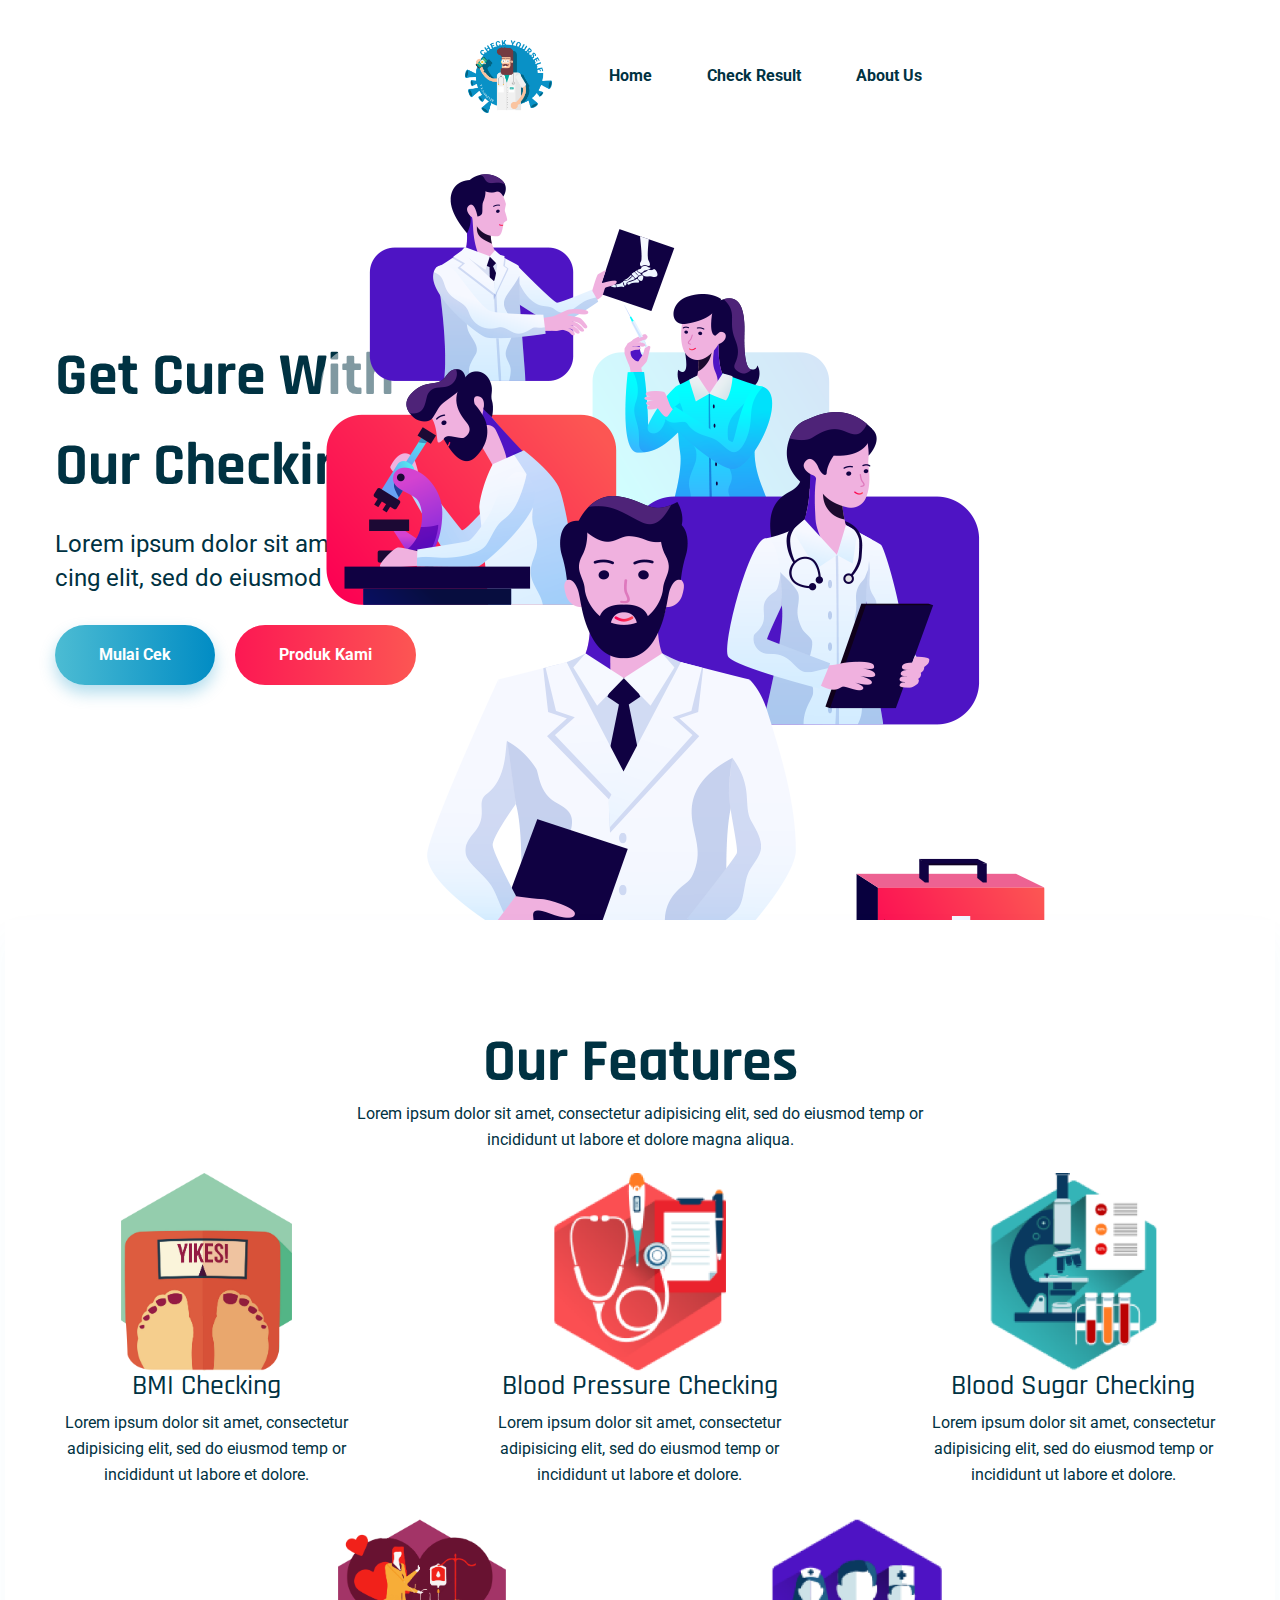
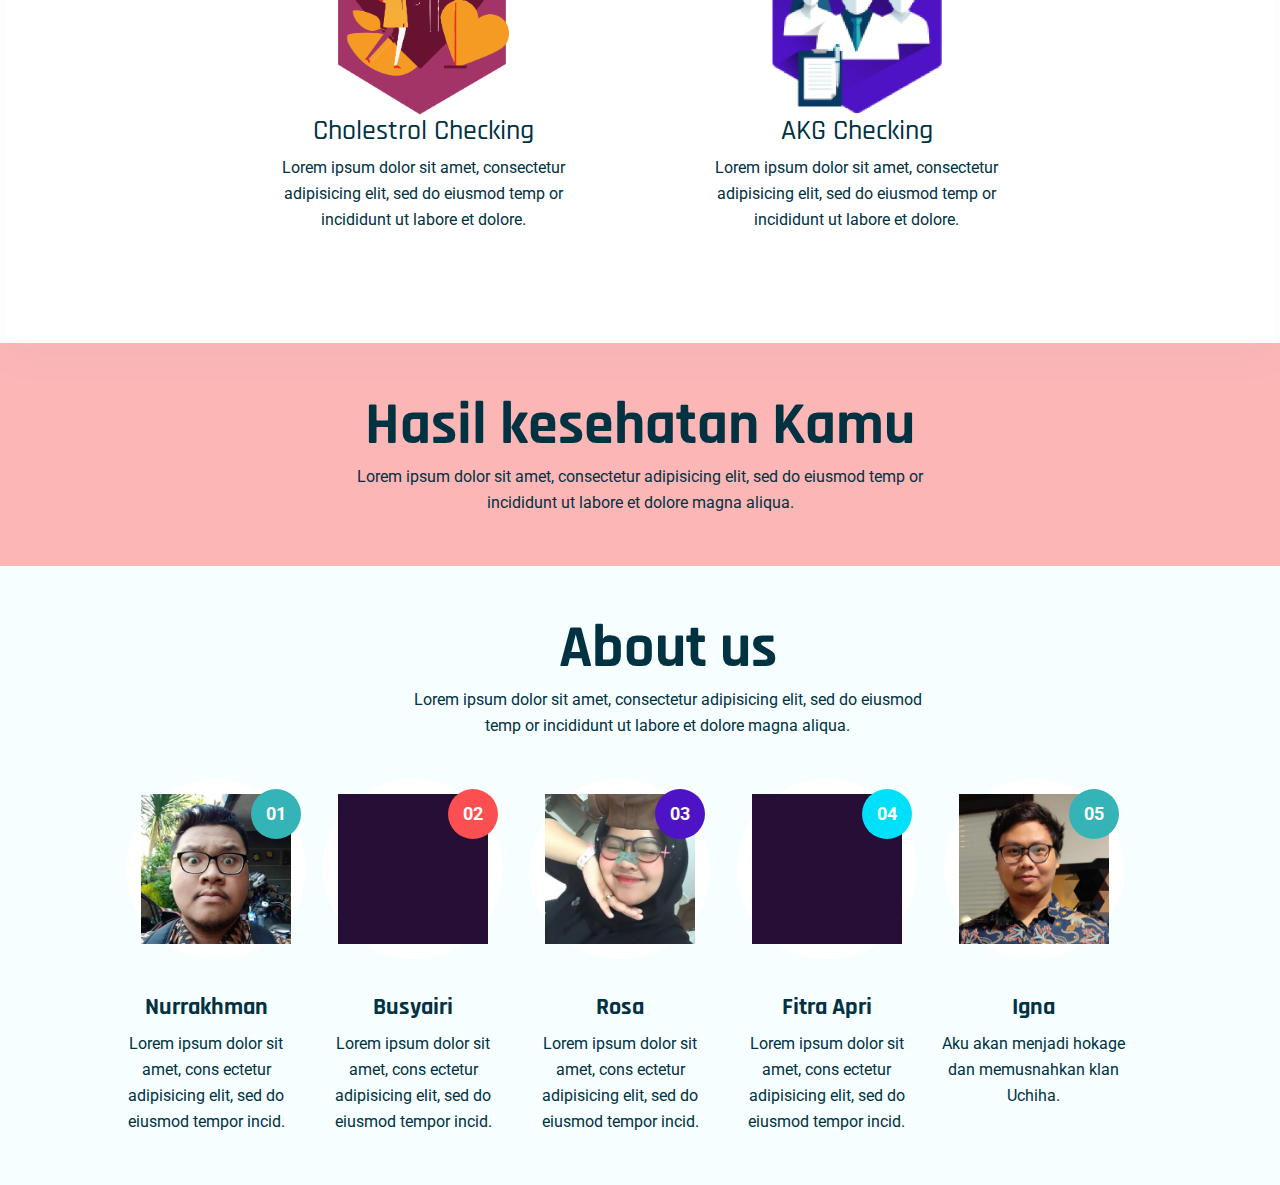
==== commit 1936090a: "Merge b054f03fb7047585e6519a29da97a24ed6da57df into 370efae882489258dea90051069905a91049649b" ====
--- a/template/index.html
+++ b/template/index.html
@@ -10,74 +10,26 @@
 
     <!--====== Title ======-->
     <title>CHECK YOURSELF</title>
-
     <!--====== Favicon ======-->
-    <link rel="shortcut icon" href="assets/images/logo/favicon.png" type="images/x-icon" />
+    <link rel="shortcut icon" href="assets/images/logo.png" type="images/x-icon" />
 
     <!--====== CSS Here ======-->
     <link rel="stylesheet" href="assets/css/bootstrap.min.css">
-    <link rel="stylesheet" href="assets/css/animate.min.css">
-    <link rel="stylesheet" href="assets/css/font-awesome.min.css">
-    <link rel="stylesheet" href="assets/css/lightcase.css">
-    <link rel="stylesheet" href="assets/css/meanmenu.css">
-    <link rel="stylesheet" href="assets/css/nice-select.css">
+    <!-- <link rel="stylesheet" href="assets/css/animate.min.css">
+    <link rel="stylesheet" href="assets/css/font-awesome.min.css"> -->
     <link rel="stylesheet" href="assets/css/owl.carousel.min.css">
-    <link rel="stylesheet" href="assets/css/datepicker.min.css">
-    <link rel="stylesheet" href="assets/css/jquery-ui.min.css">
-    <link rel="stylesheet" href="assets/css/default.css">
+
     <link rel="stylesheet" href="assets/css/style.css">
-    <link rel="stylesheet" href="assets/css/responsive.css">
+   
 
 </head>
 
 <body>
-
     <!-- preloader  -->
     <div id="preloader">
         <div id="ctn-preloader" class="ctn-preloader">
             <div class="animation-preloader">
                 <div class="spinner"></div>
-                <div class="txt-loading">
-                    <span data-text-preloader="C" class="letters-loading">
-                        C
-                    </span>
-                    <span data-text-preloader="H" class="letters-loading">
-                        H
-                    </span>
-                    <span data-text-preloader="E" class="letters-loading">
-                        E
-                    </span>
-                    <span data-text-preloader="C" class="letters-loading">
-                        C
-                    </span>
-                    <span data-text-preloader="K" class="letters-loading">
-                        K
-                    </span>
-                    <span data-text-preloader="Y" class="letters-loading">
-                        Y
-                    </span>
-                    <span data-text-preloader="O" class="letters-loading">
-                        O
-                    </span>
-                    <span data-text-preloader="U" class="letters-loading">
-                        U
-                    </span>
-                    <span data-text-preloader="R" class="letters-loading">
-                        R
-                    </span>
-                    <span data-text-preloader="S" class="letters-loading">
-                        S
-                    </span>
-                    <span data-text-preloader="E" class="letters-loading">
-                        E
-                    </span>
-                    <span data-text-preloader="L" class="letters-loading">
-                        L
-                    </span>
-                    <span data-text-preloader="F" class="letters-loading">
-                        F
-                    </span>
-                </div>
             </div>
             <div class="loader">
                 <div class="row">
@@ -105,7 +57,7 @@
             <div class="row align-items-center">
                 <div class="col-xl-3 col-lg-3">
                     <a href="index.html" class="site-logo">
-                        <img src="assets/images/logo/logo.png" alt="">
+                        <img style="max-width: 30%; margin-left: 450px;" src="assets/images/logo.png" alt="">
                     </a>
                     <div class="mobile-menu"></div>
                 </div>
@@ -113,10 +65,11 @@
                     <div class="mainmenu">
                         <nav id="mobile-menu">
                             <ul style="margin-left: 250px">
-                                <li><a href="#0">Home +</a>
+                                <li><a href="#menuKesehatan">Home </a>
                                 </li>
-                                <li><a href="#features">Features +</a></li>
-                                <li><a href="#about">About Us +</a>
+                                <li><a href="#cekResult">Check Result</a>
+                                </li>
+                                <li><a href="#aboutUs">About Us</a>
                                 </li>
                             </ul>
                         </nav>
@@ -139,8 +92,8 @@
                         <p>Lorem ipsum dolor sit amet, consectetur adipisi <br>
                             cing elit, sed do eiusmod tempor incidid.</p>
                         <div class="hero-buttons">
-                            <a href="#" class="site-btn">Our Departments</a>
-                            <a href="#" class="site-btn red">Learn More</a>
+                            <a href="#form" class="site-btn">Mulai cek</a>
+                            <a href="#menuKesehatan" class="site-btn red">Produk Kami</a>
                         </div>
                     </div>
                 </div>
@@ -152,10 +105,11 @@
     </section>
     <!-- Hero area end -->
 
+
     <!-- feature area start -->
-    <section class="feature-area pb-120" id="features">
+    <section id='menuKesehatan' class="feature-area pb-120">
         <div class="container feature-container">
-            <div class="row justify-content-center">
+            <div style="margin-bottom: 20px;" class="row justify-content-center">
                 <div class="col-lg-6 col-md-8 col-sm-10 text-center">
                     <div class="section-heading mb-70">
                         <h2 class="section-title shape">Our Features</h2>
@@ -164,37 +118,80 @@
                     </div>
                 </div>
             </div>
+            <!-- BMI Checking -->
             <div class="row justify-content-center mt-none-50">
+                <div style="margin-bottom: 10px;" class="col-xl-4 col-lg-6 col-md-6 col-sm-8 mt-50 text-center">
+                    <div class="single-feature-box">
+
+                        <div class="icon">
+                            <img style="max-width: 50%;" src="assets/images/bmi.png" alt="">
+                        </div>
+                        <div class="content">
+                            <h3 class="title">BMI Checking</h3>
+                            <p>Lorem ipsum dolor sit amet, consectetur adipisicing elit, sed do eiusmod temp
+                                or incididunt ut labore et dolore.</p>
+                        </div>
+                    </div>
+                </div>
+                 <!-- Blood Pressure -->
                 <div class="col-xl-4 col-lg-6 col-md-6 col-sm-8 mt-50 text-center">
                     <div class="single-feature-box">
                         <div class="icon">
-                            <img src="assets/images/icons/feature-icon-01.png" alt="">
-                        </div>
-                        <div class="content">
-                            <h3 class="title">BMI Checking</h3>
-                            <p>Lorem ipsum dolor sit amet, consectetur adipisicing elit, sed do eiusmod temp
-                                or incididunt ut labore et dolore.</p>
-                        </div>
-                    </div>
-                </div>
+                            <img style="max-width: 50%;" src="assets/images/tekananDarah.png" alt="">
+                        </div>
+                        <div class="content">
+                            <h3 class="title">Blood Pressure Checking</h3>
+                            <p>Lorem ipsum dolor sit amet, consectetur adipisicing elit, sed do eiusmod temp
+                                or incididunt ut labore et dolore.</p>
+                        </div>
+                    </div>
+                </div>
+                <!-- Blood Sugar -->
                 <div class="col-xl-4 col-lg-6 col-md-6 col-sm-8 mt-50 text-center">
-                    <a href="#bloodPressureForm">
-                        <div class="single-feature-box">
-                            <div class="icon">
-                                <img src="assets/images/icons/feature-icon-02.png" alt="">
-                            </div>
-                            <div class="content">
-                                <h3 class="title">Blood Pressure Checking</h3>
-                                <p>Lorem ipsum dolor sit amet, consectetur adipisicing elit, sed do eiusmod temp
-                                    or incididunt ut labore et dolore.</p>
-                            </div>
-                        </div>
-                    </a>
-                </div>
+                    <div class="single-feature-box">
+                        <div class="icon">
+                            <img style="max-width: 50%;" src="assets/images/gulaDarah.png" alt="">
+                        </div>
+                        <div class="content">
+                            <h3 class="title">Blood Sugar Checking</h3>
+                            <p>Lorem ipsum dolor sit amet, consectetur adipisicing elit, sed do eiusmod temp
+                                or incididunt ut labore et dolore.</p>
+                        </div>
+                    </div>
+                </div>
+            </div>
+            <!-- baris baru ke dua -->
+            <!-- Cholestrol  -->
+            <div style="margin-top: 20px;" class="row justify-content-center mt-50">
                 <div class="col-xl-4 col-lg-6 col-md-6 col-sm-8 mt-50 text-center">
                     <div class="single-feature-box">
                         <div class="icon">
-                            <img src="assets/images/icons/feature-icon-03.png" alt="">
+                            <img style="max-width: 50%;" src="assets/images/kolestrol.png" alt="">
+                        </div>
+                        <div class="content">
+                            <h3 class="title">Cholestrol Checking</h3>
+                            <p>Lorem ipsum dolor sit amet, consectetur adipisicing elit, sed do eiusmod temp
+                                or incididunt ut labore et dolore.</p>
+                        </div>
+                    </div>
+                </div>
+                <!-- AKG -->
+                <div class="col-xl-4 col-lg-6 col-md-6 col-sm-8 mt-50 text-center">
+                    <div class="single-feature-box">
+                        <div class="icon">
+                            <img style="max-width: 50%;" src="assets/images/akg.png" alt="">
+                        </div>
+                        <div class="content">
+                            <h3 class="title">AKG Checking</h3>
+                            <p>Lorem ipsum dolor sit amet, consectetur adipisicing elit, sed do eiusmod temp
+                                or incididunt ut labore et dolore.</p>
+                        </div>
+                    </div>
+                </div>
+                <!-- <div class="col-xl-4 col-lg-6 col-md-6 col-sm-8 mt-50 text-center">
+                    <div class="single-feature-box">
+                        <div class="icon">
+                            <img src="assets/images/gulaDarah.png" alt="">
                         </div>
                         <div class="content">
                             <h3 class="title">Blood Sugar Checking</h3>
@@ -202,54 +199,32 @@
                                 or incididunt ut labore et dolore.</p>
                         </div>
                     </div>
-                </div>
-            </div>
-            <div class="row justify-content-center mt-50">
-                <div class="col-xl-4 col-lg-6 col-md-6 col-sm-8 mt-50 text-center">
-                    <div class="single-feature-box">
-                        <div class="icon">
-                            <img src="assets/images/icons/feature-icon-01.png" alt="">
-                        </div>
-                        <div class="content">
-                            <h3 class="title">Cholestrol Checking</h3>
-                            <p>Lorem ipsum dolor sit amet, consectetur adipisicing elit, sed do eiusmod temp
-                                or incididunt ut labore et dolore.</p>
-                        </div>
-                    </div>
-                </div>
-                <div class="col-xl-4 col-lg-6 col-md-6 col-sm-8 mt-50 text-center">
-                    <div class="single-feature-box">
-                        <div class="icon">
-                            <img src="assets/images/icons/feature-icon-02.png" alt="">
-                        </div>
-                        <div class="content">
-                            <h3 class="title">AKG Checking</h3>
-                            <p>Lorem ipsum dolor sit amet, consectetur adipisicing elit, sed do eiusmod temp
-                                or incididunt ut labore et dolore.</p>
-                        </div>
-                    </div>
-                </div>
-                <div class="col-xl-4 col-lg-6 col-md-6 col-sm-8 mt-50 text-center">
-                    <div class="single-feature-box">
-                        <div class="icon">
-                            <img src="assets/images/icons/feature-icon-03.png" alt="">
-                        </div>
-                        <div class="content">
-                            <h3 class="title">Blood Sugar Checking</h3>
-                            <p>Lorem ipsum dolor sit amet, consectetur adipisicing elit, sed do eiusmod temp
-                                or incididunt ut labore et dolore.</p>
-                        </div>
-                    </div>
-                </div>
+                </div> -->
             </div>
         </div>
     </section>
     <!-- feature area end -->
 
-    <!-- about area start -->
-    <section class="department-area bg-2 pt-110 pb-110" id="about">
+    <!-- result untuk hasil -->
+    <section id='cekResult' style="padding-top:50px; padding-bottom:50px; background-color:rgb(253, 182, 182);" id="aboutUs" class="department-area bg-2 pt-110 pb-110">
         <div class="container">
             <div class="row justify-content-center">
+                <div class="col-lg-6 col-md-8 text-center">
+                    <div class="section-heading mb-70">
+                        <h2 class="section-title shape">Hasil kesehatan Kamu</h2>
+                        <p>Lorem ipsum dolor sit amet, consectetur adipisicing elit, sed do eiusmod temp
+                            or incididunt ut labore et dolore magna aliqua.</p>
+                    </div>
+                </div>
+            </div>
+        </div>
+    </section>
+    <!-- result selesai -->
+
+    <!-- about area start -->
+    <section style="padding-top:50px;  padding-bottom:50px" id="aboutUs" class="department-area bg-2 pt-110 pb-110">
+        <div class="container" style="padding-left: 70px;">
+            <div  class="row justify-content-center">
                 <div class="col-lg-6 col-md-8 text-center">
                     <div class="section-heading mb-70">
                         <h2 class="section-title shape">About us</h2>
@@ -260,9 +235,9 @@
             </div>
             <div class="row mt-none-50">
                 <div class="col-xl-2 col-lg-6 col-md-6 ml-3 mt-50 text-center">
-                    <div class="single-department">
-                        <div class="thumb">
-                            <img src="assets/images/team/department-01.png" alt="">
+                    <div class="single-department small-box">
+                        <div class="thumb">
+                            <img src="assets/images/about_us/Nurrakhman.png" alt="">
                             <span class="count bg-1">01</span>
                         </div>
                         <div class="content">
@@ -272,10 +247,10 @@
                         </div>
                     </div>
                 </div>
-                <div class="col-xl-2 col-lg-4 col-md-4 ml-3 mt-50 text-center">
-                    <div class="single-department small-box">
-                        <div class="thumb">
-                            <img src="assets/images/team/department-02.png" alt="">
+                <div style="padding: 0px" class="col-xl-2 col-lg-4 col-md-4 ml-3 mt-50 text-center">
+                    <div class="single-department small-box">
+                        <div class="thumb">
+                            <img src="assets/images/about_us/belum-ada.png" alt="">
                             <span class="count bg-2">02</span>
                         </div>
                         <div class="content">
@@ -285,10 +260,10 @@
                         </div>
                     </div>
                 </div>
-                <div class="col-xl-2 col-lg-4 col-md-4 ml-3 mt-50 text-center">
-                    <div class="single-department">
-                        <div class="thumb">
-                            <img src="assets/images/team/department-03.png" alt="">
+                <div style="padding: 0px" class="col-xl-2 col-lg-4 col-md-4 ml-3 mt-50 text-center">
+                    <div class="single-department small-box">
+                        <div class="thumb">
+                            <img src="assets/images/about_us/rosa.png" alt="">
                             <span class="count bg-3">03</span>
                         </div>
                         <div class="content">
@@ -298,10 +273,10 @@
                         </div>
                     </div>
                 </div>
-                <div class="col-xl-2 col-lg-4 col-md-4 ml-3 mt-50 text-center">
-                    <div class="single-department small-box">
-                        <div class="thumb">
-                            <img src="assets/images/team/department-04.png" alt="">
+                <div style="padding: 0px" class="col-xl-2 col-lg-4 col-md-4 ml-3 mt-50 text-center">
+                    <div class="single-department small-box">
+                        <div class="thumb">
+                            <img src="assets/images/about_us/belum-ada.png" alt="">
                             <span class="count bg-4">04</span>
                         </div>
                         <div class="content">
@@ -311,15 +286,15 @@
                         </div>
                     </div>
                 </div>
-                <div class="col-xl-2 col-lg-4 col-md-4 ml-3 mt-50 text-center">
-                    <div class="single-department">
-                        <div class="thumb">
-                            <img src="assets/images/team/department-03.png" alt="">
+                <div style="padding: 0px" class="col-xl-2 col-lg-4 col-md-4 ml-3 mt-50 text-center">
+                    <div class="single-department small-box">
+                        <div class="thumb">
+                            <img src="assets/images/about_us/igna.png" alt="igna">
                             <span class="count bg-5">05</span>
                         </div>
                         <div class="content">
                             <h4 class="title">Igna</h4>
-                            <p>Lorem ipsum dolor sit amet, cons ectetur adipisicing elit, sed do eiusmod tempor incid.
+                            <p>Aku akan menjadi hokage dan memusnahkan klan Uchiha.
                             </p>
                         </div>
                     </div>
@@ -329,400 +304,30 @@
     </section>
     <!-- about area end -->
 
-    <!-- form akg area start -->
-    <div class="contact-area pt-110 pb-110 bg_img" data-overlay="94"
-        data-background="assets/images/bg/contact-bg-1.jpg">
-        <div class="container">
-            <div class="row">
-                <div class="col-lg-12">
-                    <div class="row">
-                        <div class="col-lg-8">
-                            <div class="tab-content" id="myTabContent">
-                                <div class="tab-pane fade active show" id="appointment" role="tabpanel"
-                                    aria-labelledby="appointment-tab">
-                                    <div class="contact-form">
-                                        <h3 class="text-center mb-60">Check your AKG here</h3>
-                                        <form action="#">
-                                            <div class="row">
-                                                <div class="col">
-                                                    <div class="form-group">
-                                                        <input type="text" placeholder="Enter your name">
-                                                        <span class="icon"><i class="fas fa-venus-mars"></i></span>
-                                                    </div>
-                                                </div>
-                                                <div class="col">
-                                                    <div class="form-group">
-                                                        <select name="gender">
-                                                            <option data-display="Select Gender">Select Gender
-                                                            </option>
-                                                            <option value="true">Female</option>
-                                                            <option value="false">Male</option>
-                                                        </select>
-                                                    </div>
-                                                </div>
-                                            </div>
-                                            <div class="row">
-                                                <div class="col">
-                                                    <div class="form-group">
-                                                        <input type="number" placeholder="Enter your age">
-                                                        <span class="icon"><i class="fas fa-child"></i><span>
-                                                    </div>
-                                                </div>
-                                                <div class="col">
-                                                    <div class="form-group">
-                                                        <input type="number" placeholder="Enter your weight">
-                                                        <span class="icon"><i class="fas fa-weight"></i></span>
-                                                    </div>
-                                                </div>
-                                            </div>
-                                            <div class="row">
-                                                <div class="col">
-                                                    <div class="form-group">
-                                                        <input type='number' placeholder="Enter your height">
-                                                        <span class="icon"><i class="fas fa-arrows-alt-v"></i></span>
-                                                    </div>
-                                                </div>
-                                                <div class="col">
-                                                    <div class="form-group">
-                                                        <input type="number" placeholder="Enter your intensity">
-                                                        <span class="icon"><i class="fas fa-wheelchair"></i></span>
-                                                    </div>
-                                                </div>
-                                            </div>
-                                            <div class="row justify-content-center">
-                                                <div class="col-lg-4 text-center">
-                                                    <a href="#" class="site-btn red">Submit</a>
-                                                </div>
-                                            </div>
-                                        </form>
-                                    </div>
-                                </div>
-                            </div>
-                        </div>
-                        <div class="col-lg-4 illustration">
-                            <div class="tab-content" id="myTabContent">
-                                <div class="tab-pane fade active show" id="appointment" role="tabpanel"
-                                    aria-labelledby="appointment-tab">
-                                    <div class="contact-form">
-                                        <div class="col">
-                                            <img src="assets/images/ilustration/ilustration-2.png" alt="">
-                                        </div>
-                                        <div class="row">
-                                            <p class="result mb-130 mt-20 text-center">
-                                                INI RESULT
-                                            </p>
-                                        </div>
-                                    </div>
-                                </div>
-                            </div>
-                        </div>
-                    </div>
-                </div>
-            </div>
-        </div>
-    </div>
-    <!-- form akg area end -->
-
-    <!-- form blood sugar area start -->
-    <div class="contact-area pt-110 pb-110 bg_img" data-overlay="94"
-        data-background="assets/images/bg/contact-bg-1.jpg">
-        <div class="container">
-            <div class="row">
-                <div class="col-lg-12">
-                    <div class="row">
-                        <div class="col-lg-8">
-                            <div class="tab-content" id="myTabContent">
-                                <div class="tab-pane fade active show" id="appointment" role="tabpanel"
-                                    aria-labelledby="appointment-tab">
-                                    <div class="contact-form">
-                                        <h3 class="text-center mb-60">Check your blood sugar here</h3>
-                                        <form action="#">
-                                            <div class="row">
-                                                <div class="form-group">
-                                                    <input type="text" id="name" name="name"
-                                                        placeholder="Enter your name">
-                                                    <span class="icon"><i class="fas fa-venus-mars"></i></span>
-                                                </div>
-                                                <div class="form-group">
-                                                    <input type="number" id="name" name="age"
-                                                        placeholder="Enter your age">
-                                                    <span class="icon"><i class="fas fa-child"></i><span>
-                                                </div>
-                                                <div class="form-group">
-                                                    <input name="blood_sugar" id="blood_sugar" type="number"
-                                                        placeholder="Enter your blood sugar">
-                                                    <span class="icon"><i class="fas fa-cookie-bite"></i></span>
-                                                </div>
-                                            </div>
-                                            <div class="row justify-content-center">
-                                                <div class="col-lg-4 text-center">
-                                                    <a href="#" class="site-btn red">Submit</a>
-                                                </div>
-                                            </div>
-                                        </form>
-                                    </div>
-                                </div>
-                            </div>
-                        </div>
-                        <div class="col-lg-4 illustration">
-                            <div class="tab-content" id="myTabContent">
-                                <div class="tab-pane fade active show" id="appointment" role="tabpanel"
-                                    aria-labelledby="appointment-tab">
-                                    <div class="contact-form">
-                                        <div class="col">
-                                            <img src="assets/images/ilustration/ilustration-2.png" alt="">
-                                        </div>
-                                        <div class="row">
-                                            <p class="result mb-130 mt-20 text-center">
-                                                INI RESULT
-                                            </p>
-                                        </div>
-                                    </div>
-                                </div>
-                            </div>
-                        </div>
-                    </div>
-                </div>
-            </div>
-        </div>
-    </div>
-    <!-- form blood sugar area end -->
-
-    <!-- form blood pressure area start -->
-    <div id="bloodPressureForm" class="contact-area pt-110 pb-110 bg_img" data-overlay="94"
-        data-background="assets/images/bg/contact-bg-1.jpg">
-        <div class="container">
-            <div class="row">
-                <div class="col-lg-12">
-                    <div class="row">
-                        <div class="col-lg-8">
-                            <div class="tab-content" id="myTabContent">
-                                <div class="tab-pane fade active show" id="appointment" role="tabpanel"
-                                    aria-labelledby="appointment-tab">
-                                    <div class="contact-form">
-                                        <h3 class="text-center mb-60">Check your blood pressure here</h3>
-                                        <form>
-                                            <div class="row">
-                                                <div class="form-group">
-                                                    <input type="text" id="fnama-bp" name="nama-bp"
-                                                        placeholder="Enter your name">
-                                                    <span class="icon"><i class="fas fa-venus-mars"></i></span>
-                                                </div>
-                                                <div class="form-group">
-                                                    <input type="number" id="fdiastolik" name="diastolik"
-                                                        placeholder="Enter your diastolik">
-                                                    <span class="icon"><i class="fas fa-heartbeat"></i><span>
-                                                </div>
-                                                <div class="form-group">
-                                                    <input type="number" id="fsistolik" name="sistolik"
-                                                        placeholder="Enter your sistolik">
-                                                    <span class="icon"><i class="fas fa-file-medical-alt"></i></span>
-                                                </div>
-                                            </div>
-                                            <div class="row justify-content-center">
-                                                <div class="col-lg-4 text-center">
-                                                    <button onclick="calculateBloodpressure(event)"class="site-btn red process">Submit
-                                                    </button>
-                                                </div>
-                                            </div>
-                                        </form>
-                                    </div>
-                                </div>
-                            </div>
-                        </div>
-                        <div class="col-lg-4 illustration">
-                            <div class="tab-content" id="myTabContent">
-                                <div class="tab-pane fade active show" id="appointment" role="tabpanel"
-                                    aria-labelledby="appointment-tab">
-                                    <div class="contact-form result">
-                                        <div class="col">
-                                            <img id="dokter-bp" src="assets/images/ilustration/ilustration-2.png"
-                                                alt="">
-                                        </div>
-                                        <div class="row result-info">
-                                            <p id="result-bp" class="result mb-130 mt-20 text-center">
-                                                INI RESULT
-                                            </p>
-                                        </div>
-                                    </div>
-                                </div>
-                            </div>
-                        </div>
-                    </div>
-                </div>
-            </div>
-        </div>
-    </div>
-    <!-- form blood pressure area end -->
-
-    <!-- form cholestrol area start -->
-    <div class="contact-area pt-110 pb-110 bg_img" data-overlay="94"
-        data-background="assets/images/bg/contact-bg-1.jpg">
-        <div class="container">
-            <div class="row">
-                <div class="col-lg-12">
-                    <div class="row">
-                        <div class="col-lg-8">
-                            <div class="tab-content" id="myTabContent">
-                                <div class="tab-pane fade active show" id="appointment" role="tabpanel"
-                                    aria-labelledby="appointment-tab">
-                                    <div class="contact-form">
-                                        <h3 class="text-center mb-60">Check your Cholestrol here</h3>
-                                        <form action="#">
-                                            <div class="row">
-                                                <div class="form-group">
-                                                    <input id="fnama-cole" name="fnama-cole" type="text"
-                                                        placeholder="Enter your name">
-                                                    <span class="icon"><i class="fas fa-venus-mars"></i></span>
-                                                </div>
-                                                <div class="form-group">
-                                                    <input id="fkolesterol" name="fkolesterol" type="number"
-                                                        placeholder="Enter your cholesterol level">
-                                                    <span class="icon"><i class="fas fa-heartbeat"></i></span>
-                                                </div>
-                                                <div class="form-group">
-                                                    <select id="fbloop" name="fbloop">
-                                                        <option data-display="Select Tekanan Darah">Select Tekanan Darah
-                                                        </option>
-                                                        <option value="tinggi">Tekanan Darah Tinggi</option>
-                                                        <option value="normal">Tekanan Darah Normal</option>
-                                                        <option value="rendah">Tekanan Darah Rendah</option>
-                                                    </select>
-                                                </div>
-                                                <div class="form-group">
-                                                    <input type='number' placeholder="Enter your blood pressure">
-                                                    <span class="icon"><i class="fas fa-heartbeat"></i></span>
-                                                </div>
-                                            </div>
-                                            <div class="row justify-content-center">
-                                                <div class="col-lg-4 text-center">
-                                                    <button onclick="calculateCholesterol(event)" class="site-btn red process">Submit</button>
-                                                </div>
-                                            </div>
-                                        </form>
-                                    </div>
-                                </div>
-                            </div>
-                        </div>
-                        <div class="col-lg-4 illustration">
-                            <div class="tab-content" id="myTabContent">
-                                <div class="tab-pane fade active show" id="appointment" role="tabpanel"
-                                    aria-labelledby="appointment-tab">
-                                    <div class="contact-form result">
-                                        <div class="col">
-                                            <img id="dokter-cole" src="assets/images/ilustration/ilustration-2.png" alt="">
-                                        </div>
-                                        <div class="row" class="result-info">
-                                            <p id="result-cole" class="result mb-130 mt-20 text-center">
-                                                INI RESULT
-                                            </p>
-                                        </div>
-                                    </div>
-                                </div>
-                            </div>
-                        </div>
-                    </div>
-                </div>
-            </div>
-        </div>
-    </div>
-    <!-- form cholestrol area end -->
-
-    <!-- form BMI area start -->
-    <div class="contact-area pt-110 pb-110 bg_img" data-overlay="94"
-        data-background="assets/images/bg/contact-bg-1.jpg">
-        <div class="container">
-            <div class="row">
-                <div class="col-lg-12">
-                    <div class="row">
-                        <div class="col-lg-8">
-                            <div class="tab-content" id="myTabContent">
-                                <div class="tab-pane fade active show" id="appointment" role="tabpanel"
-                                    aria-labelledby="appointment-tab">
-                                    <div class="contact-form">
-                                        <h3 class="text-center mb-60">Check your BMI here</h3>
-                                        <form action="#">
-                                            <div class="row">
-                                                <div class="form-group">
-                                                    <input type="text" placeholder="Enter your name">
-                                                    <span class="icon"><i class="fas fa-venus-mars"></i></span>
-                                                </div>
-                                                <div class="form-group">
-                                                    <input type="number" placeholder="Enter your weight">
-                                                    <span class="icon"><i class="fas fa-weight"></i></span>
-                                                </div>
-                                                <div class="form-group">
-                                                    <input type='number' placeholder="Enter your height">
-                                                    <span class="icon"><i class="fas fa-arrows-alt-v"></i></span>
-                                                </div>
-                                            </div>
-                                            <div class="row justify-content-center">
-                                                <div class="col-lg-4 text-center">
-                                                    <a href="#" class="site-btn red">Submit</a>
-                                                </div>
-                                            </div>
-                                        </form>
-                                    </div>
-                                </div>
-                            </div>
-                        </div>
-
-                        <div class="col-lg-4 illustration">
-                            <div class="tab-content" id="myTabContent">
-                                <div class="tab-pane fade active show" id="appointment" role="tabpanel"
-                                    aria-labelledby="appointment-tab">
-                                    <div class="contact-form">
-                                        <div class="col">
-                                            <img src="assets/images/ilustration/ilustration-2.png" alt="">
-                                        </div>
-                                        <div class="row">
-                                            <p class="result mb-130 mt-20 text-center">
-                                                INI RESULT
-                                            </p>
-                                        </div>
-                                    </div>
-                                </div>
-                            </div>
-                        </div>
-                    </div>
-                </div>
-            </div>
-        </div>
-    </div>
-    <!-- form BMI area end -->
+    <!-- contact area start -->
+    <!-- contact area end -->
 
     <!-- footer start -->
     <footer class="site-footer pt-100 pb-80">
-        <div class="container">
-            <div class="row">
-                <div class="row">
-                    <p class="center">Copyright
-                        <a href="https://themepure.net/cdn-cgi/l/email-protection"></a>
-                        <span>Example</span> - 2020
-                    </p>
-                </div>
-            </div>
-        </div>
     </footer>
     <!-- footer end -->
 
     <!--========= JS Here =========-->
-    <script src="./js/index.js"></script>
     <script data-cfasync="false" src="../../../cdn-cgi/scripts/5c5dd728/cloudflare-static/email-decode.min.js"></script>
     <script src="assets/js/jquery-2.2.4.min.js"></script>
     <script src="assets/js/bootstrap.min.js"></script>
-    <script src="assets/js/counterup.min.js"></script>
-    <script src="assets/js/datepicker.min.js"></script>
+    <!-- <script src="assets/js/counterup.min.js"></script> -->
+    <!-- <script src="assets/js/datepicker.min.js"></script>
     <script src="assets/js/datepicker.en.js"></script>
     <script src="assets/js/jquery-ui.min.js"></script>
     <script src="assets/js/jquery.nice-select.min.js"></script>
     <script src="assets/js/lightcase.js"></script>
-    <script src="assets/js/owl.carousel.min.js"></script>
-    <script src="assets/js/jquery.meanmenu.min.js"></script>
+    <script src="assets/js/owl.carousel.min.js"></script> -->
+    <!-- <script src="assets/js/jquery.meanmenu.min.js"></script>
     <script src="assets/js/imagesloaded.pkgd.min.js"></script>
-    <script src="assets/js/isotope.pkgd.min.js"></script>
-    <script src="assets/js/wow.min.js"></script>
-    <script src="assets/js/waypoint.js"></script>
+    <script src="assets/js/isotope.pkgd.min.js"></script> -->
+    <!-- <script src="assets/js/wow.min.js"></script>
+    <script src="assets/js/waypoint.js"></script> -->
     <script src="assets/js/main.js"></script>
 </body>
 
